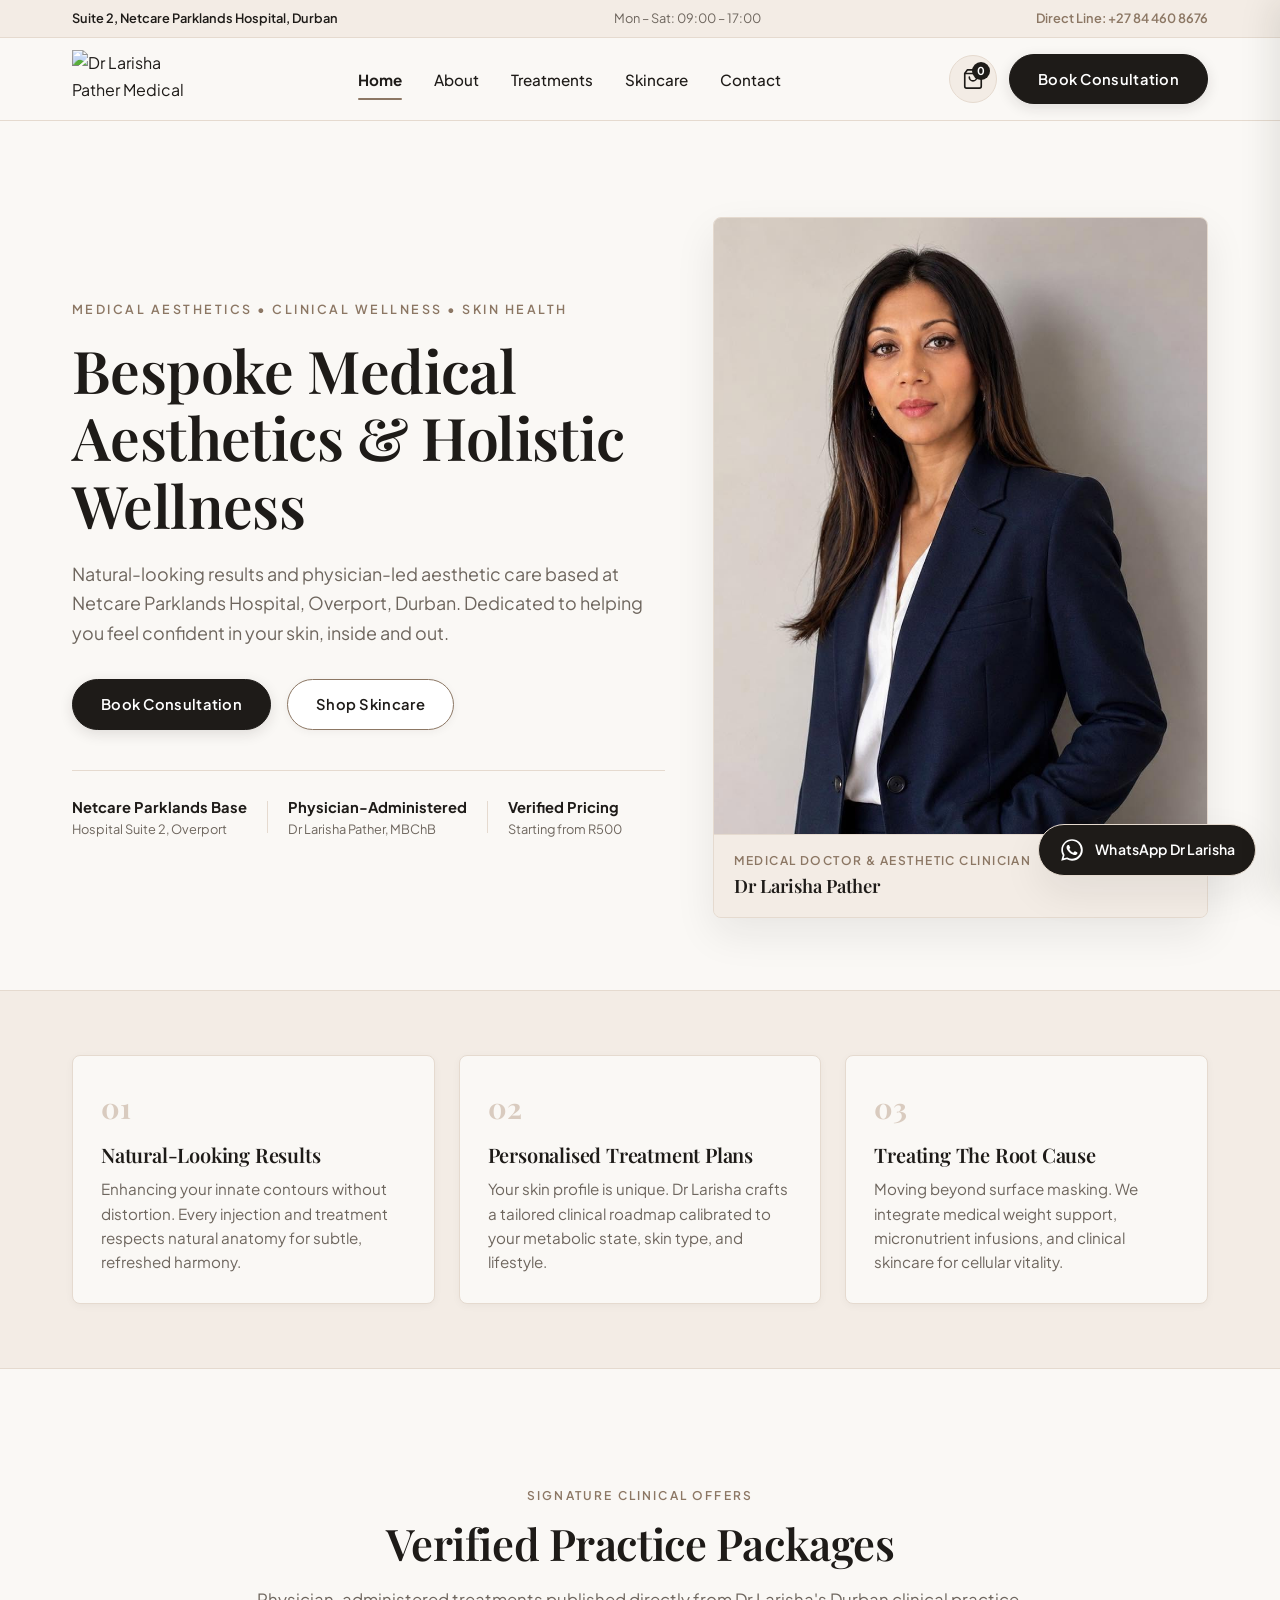
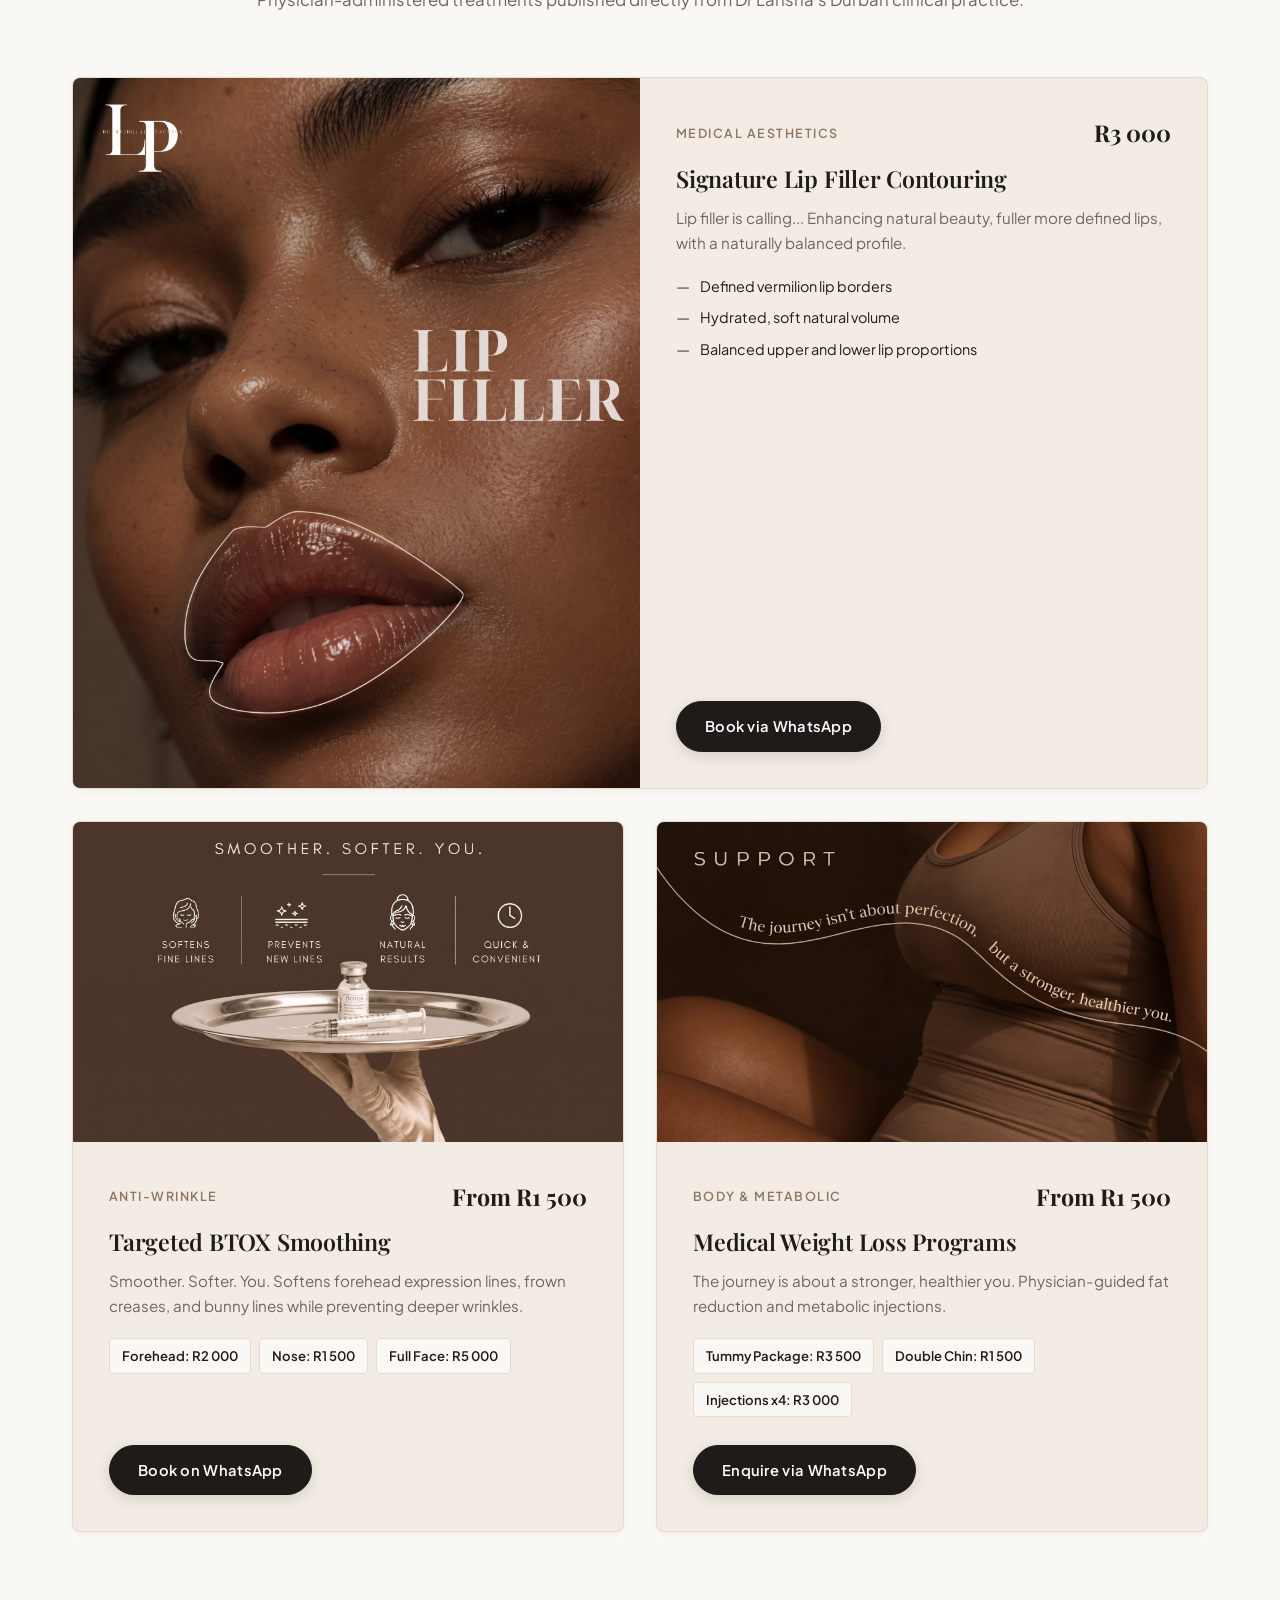
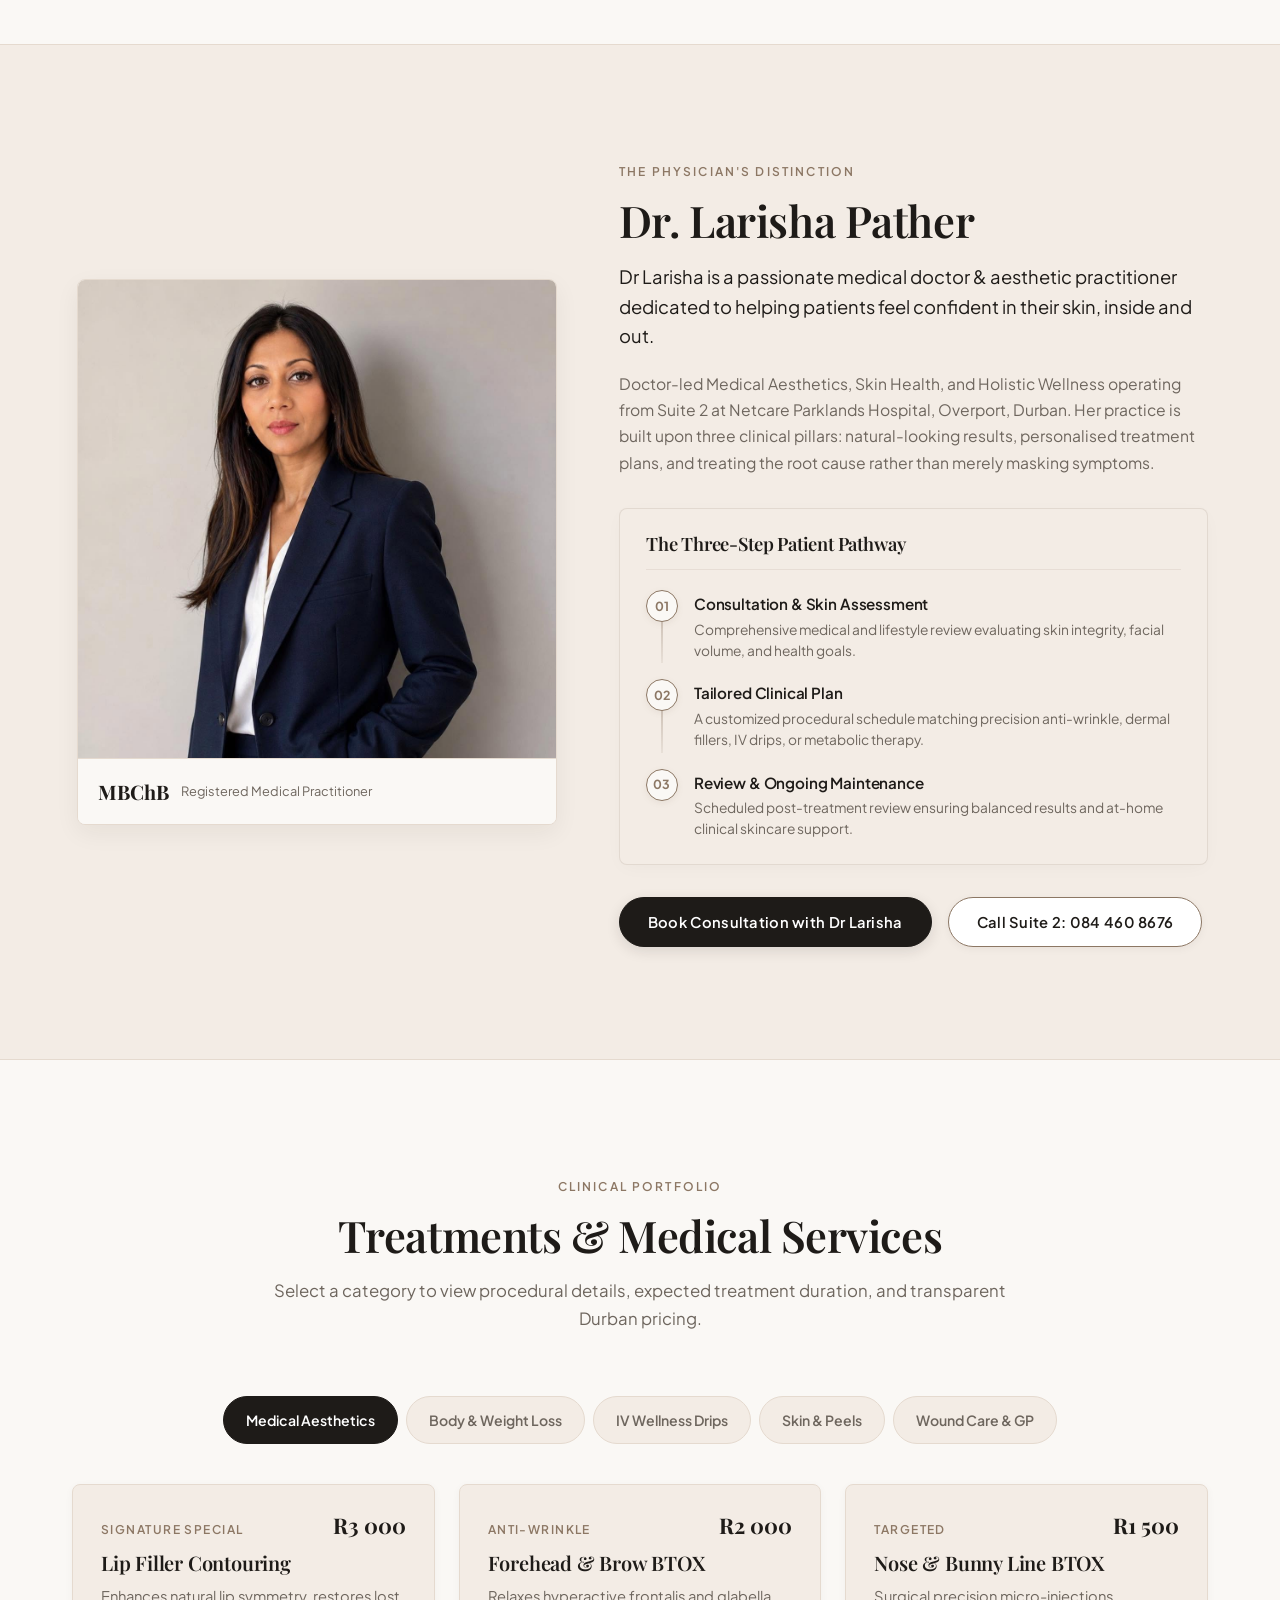
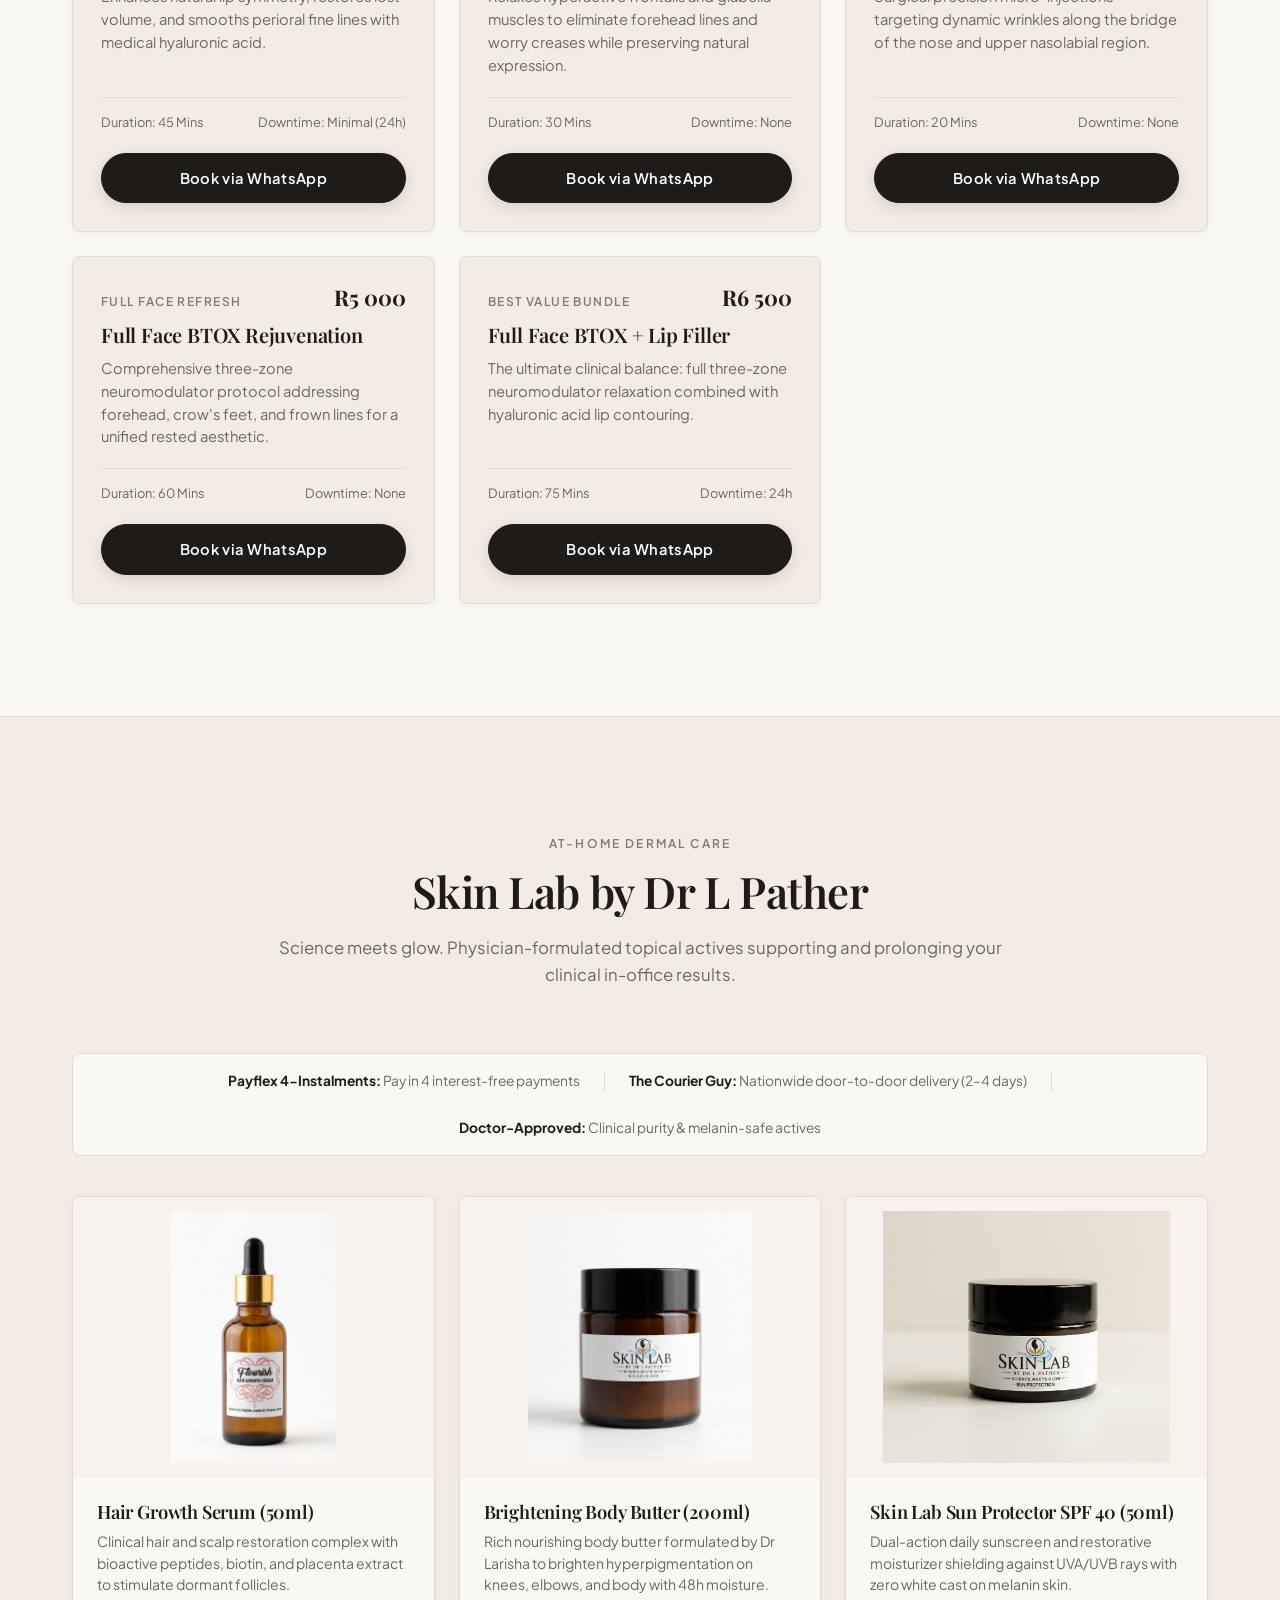
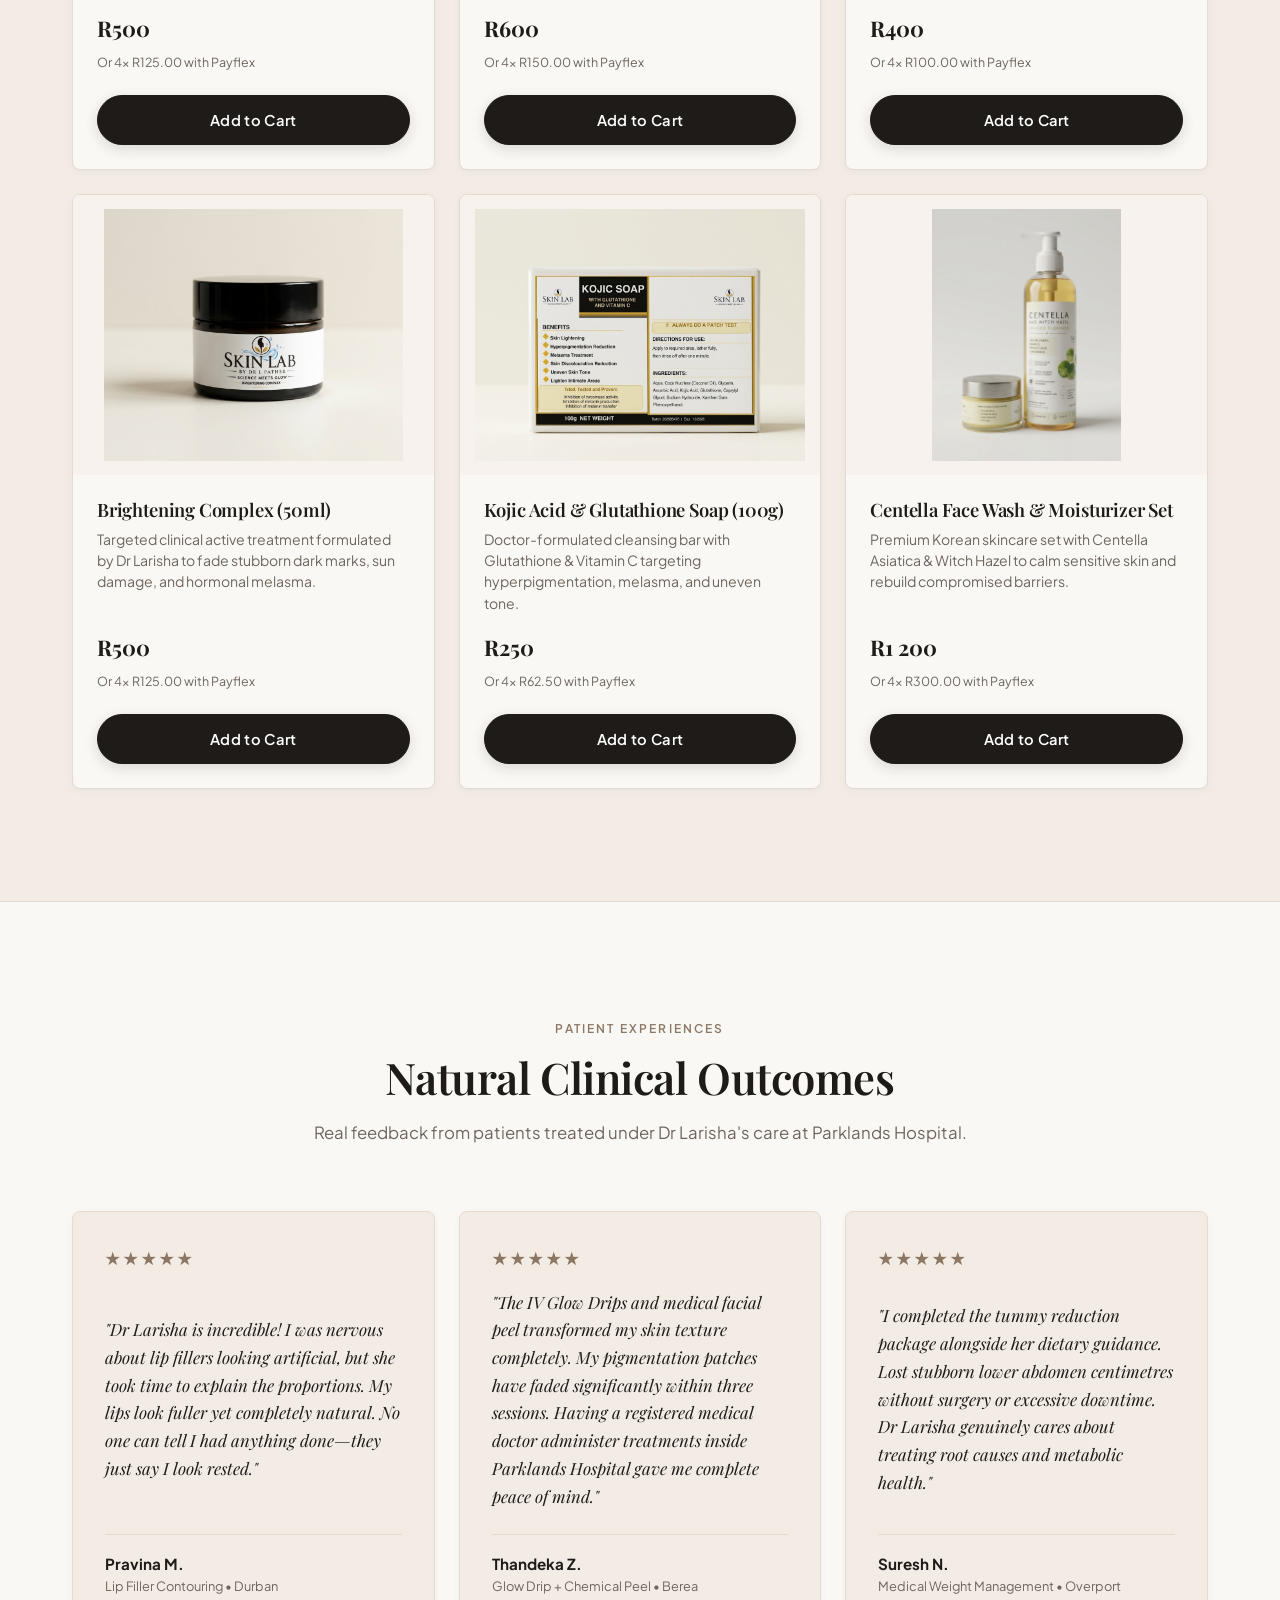
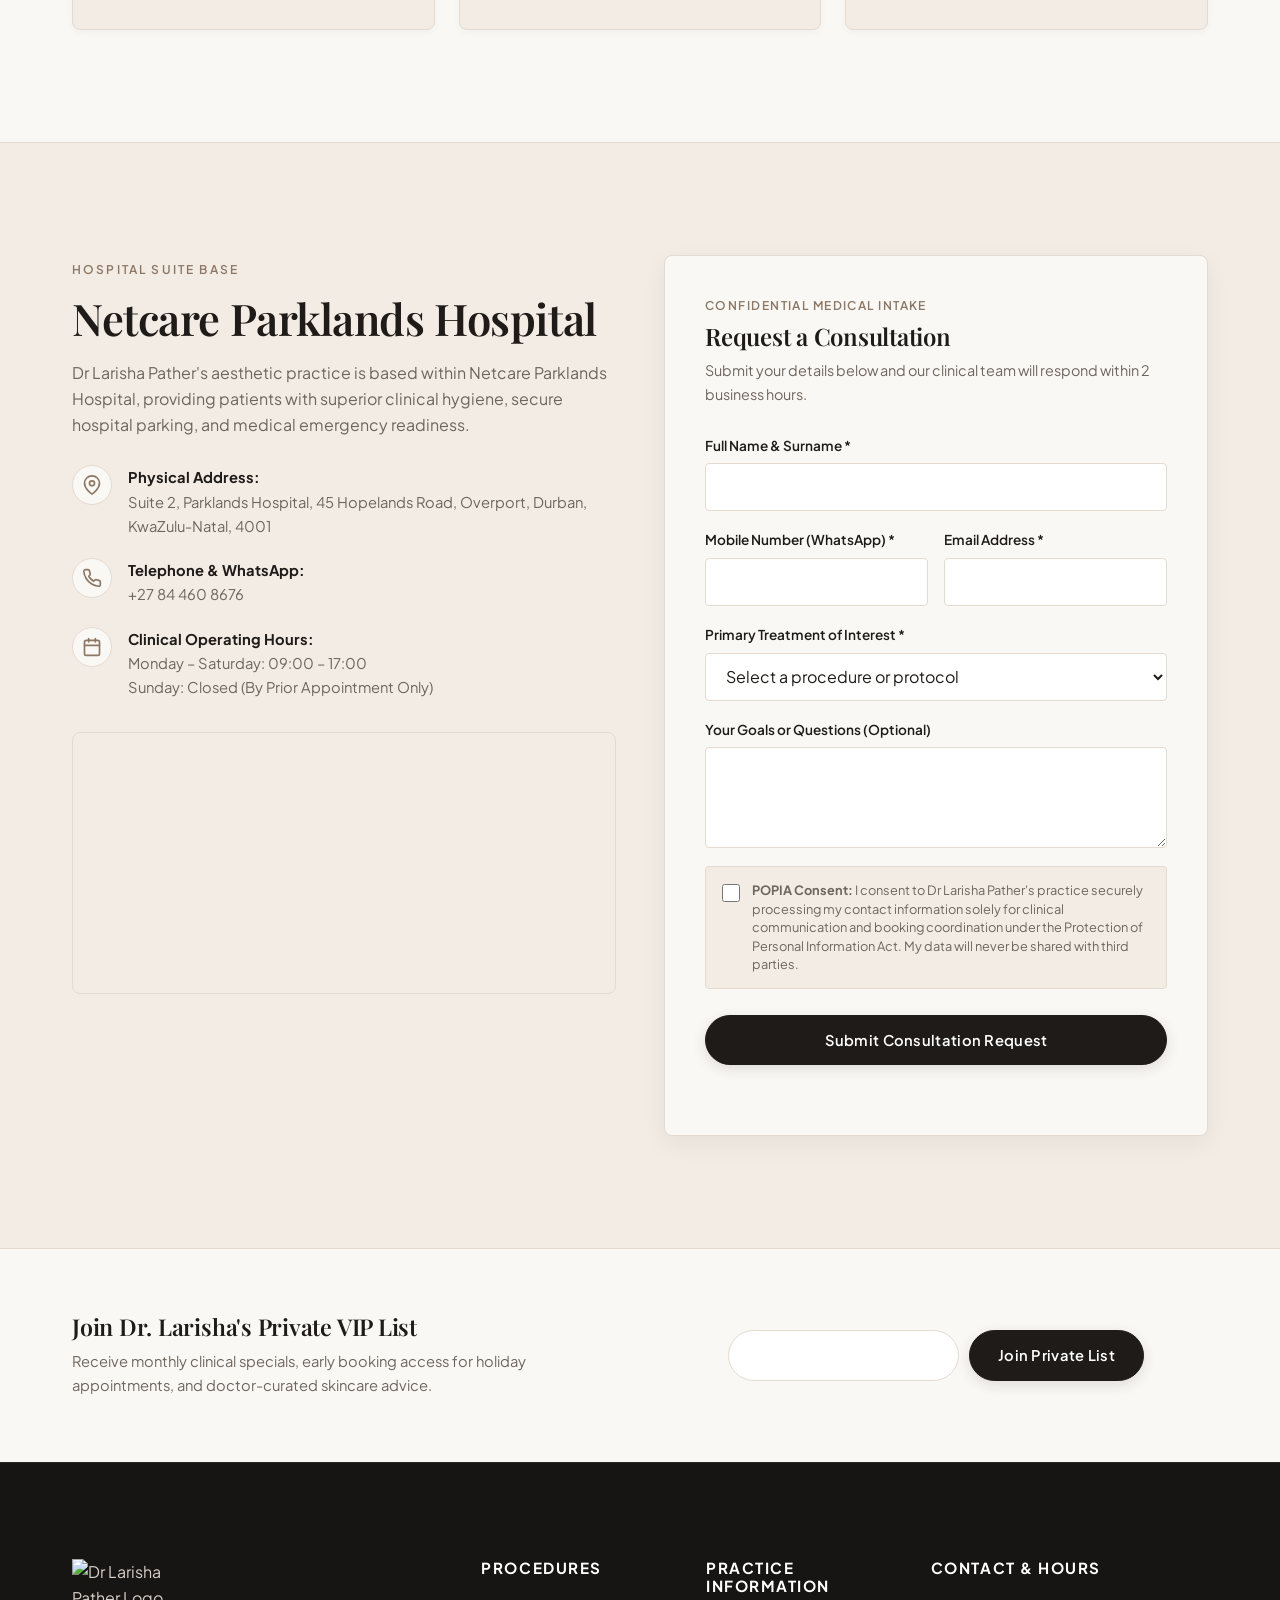
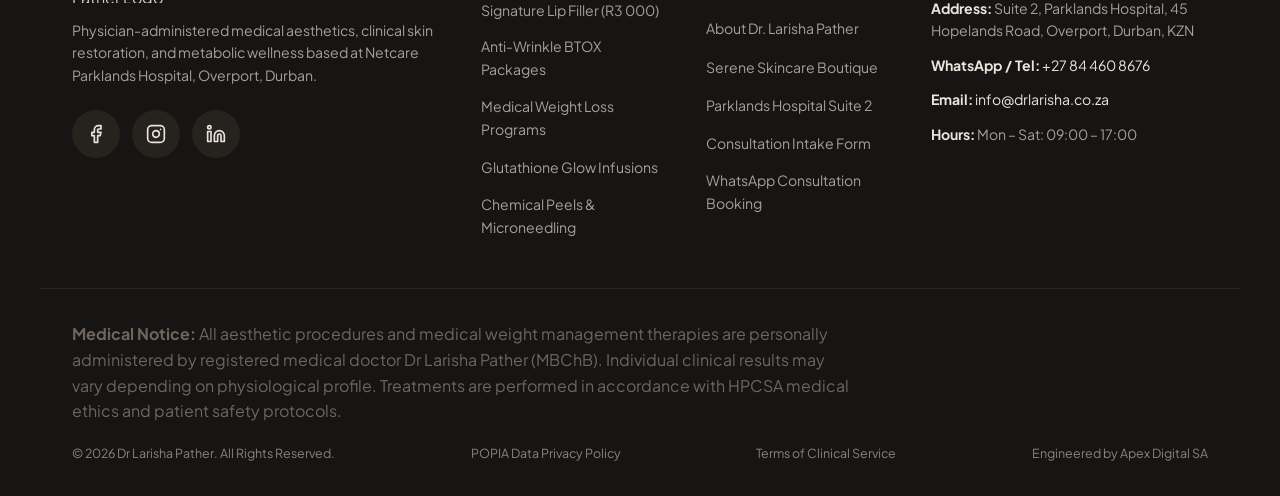
==== index.html @ d57cf870 "fix: resolve price wrapping on Submental Contouring and treatment cards" ====
<!DOCTYPE html>
<html lang="en">

<head>
  <meta charset="UTF-8">
  <meta name="viewport" content="width=device-width, initial-scale=1.0">
  <title>Dr Larisha Pather | Bespoke Medical Aesthetics & Holistic Wellness | Parklands Hospital Durban</title>
  <meta name="description"
    content="Physician-led medical aesthetics, lip filler contouring, BTOX rejuvenation, clinical weight management, and IV wellness infusions at Netcare Parklands Hospital, Overport, Durban.">

  <!-- Favicon -->
  <link rel="icon" type="image/svg+xml" href="assets/logos/logo.svg">

  <!-- Google Fonts: Playfair Display (Brand Display) & Plus Jakarta Sans (Brand Body) -->
  <link rel="preconnect" href="https://fonts.googleapis.com">
  <link rel="preconnect" href="https://fonts.gstatic.com" crossorigin>
  <link
    href="https://fonts.googleapis.com/css2?family=Playfair+Display:ital,wght@0,500;0,600;0,700;1,400&family=Plus+Jakarta+Sans:wght@400;500;600;700&display=swap"
    rel="stylesheet">

  <link rel="stylesheet" href="style.css">

  <!-- Structured Data (MedicalBusiness / Physician Schema) -->
  <script type="application/ld+json">
  {
    "@context": "https://schema.org",
    "@type": "MedicalBusiness",
    "name": "Dr Larisha Pather - Medical Aesthetics & Wellness",
    "image": "assets/logos/logo.png",
    "url": "https://www.facebook.com/p/Dr-Larisha-Pather-61576050460534/",
    "telephone": "+27844608676",
    "priceRange": "R500 - R6500",
    "address": {
      "@type": "PostalAddress",
      "streetAddress": "Suite 2, Parklands Hospital, 45 Hopelands Road",
      "addressLocality": "Overport, Durban",
      "addressRegion": "KwaZulu-Natal",
      "postalCode": "4001",
      "addressCountry": "ZA"
    },
    "geo": {
      "@type": "GeoCoordinates",
      "latitude": -29.8378,
      "longitude": 30.9995
    },
    "openingHoursSpecification": [
      {
        "@type": "OpeningHoursSpecification",
        "dayOfWeek": ["Monday", "Tuesday", "Wednesday", "Thursday", "Friday", "Saturday"],
        "opens": "09:00",
        "closes": "17:00"
      }
    ],
    "medicalSpecialty": ["Dermatology", "Aesthetic Medicine", "Clinical Wellness"],
    "founder": {
      "@type": "Person",
      "name": "Dr Larisha Pather",
      "jobTitle": "Medical Doctor & Aesthetic Clinician"
    }
  }
  </script>
</head>

<body>

  <!-- Top Emergency & Location Trust Bar -->
  <aside class="top-trust-bar" aria-label="Practice announcement">
    <div class="site-container trust-bar-flex">
      <span class="trust-pill">Suite 2, Netcare Parklands Hospital, Durban</span>
      <span class="trust-hours">Mon – Sat: 09:00 – 17:00</span>
      <a href="tel:+27844608676" class="trust-call">Direct Line: +27 84 460 8676</a>
    </div>
  </aside>

  <!-- Master Sticky Header -->
  <header class="master-header" id="masterHeader">
    <div class="site-container header-inner">
      <a href="#home" class="brand-link" aria-label="Dr Larisha Pather Home">
        <img src="assets/logos/logo.svg" alt="Dr Larisha Pather Medical Aesthetics Logo" class="brand-logo" width="118"
          height="58">
      </a>

      <!-- Desktop Navigation -->
      <nav class="desktop-nav" aria-label="Primary Navigation">
        <a href="index.html" class="nav-item active" aria-current="page">Home</a>
        <a href="about.html" class="nav-item">About</a>
        <a href="services.html" class="nav-item">Treatments</a>
        <a href="products.html" class="nav-item">Skincare</a>
        <a href="contact.html" class="nav-item">Contact</a>
      </nav>

      <!-- Header Action Group -->
      <div class="header-actions">
        <button type="button" class="cart-trigger" id="cartOpenBtn" aria-label="View skincare cart">
          <svg width="22" height="22" viewBox="0 0 24 24" fill="none" stroke="currentColor" stroke-width="1.8"
            stroke-linecap="round" stroke-linejoin="round" aria-hidden="true">
            <path d="M6 2L3 6v14a2 2 0 0 0 2 2h14a2 2 0 0 0 2-2V6l-3-4z"></path>
            <line x1="3" y1="6" x2="21" y2="6"></line>
            <path d="M16 10a4 4 0 0 1-8 0"></path>
          </svg>
          <span class="cart-counter" id="cartCount">0</span>
        </button>

        <a href="https://wa.me/27844608676?text=Hi%20Dr%20Larisha%2C%20I%20would%20like%20to%20book%20a%20consultation."
          target="_blank" rel="noopener noreferrer" class="btn btn-primary nav-cta">Book Consultation</a>

        <!-- Mobile Hamburger Toggle (48px footprint) -->
        <button type="button" class="mobile-toggle" id="mobileToggle" aria-label="Open mobile navigation menu"
          aria-expanded="false" aria-controls="mobileDrawer">
          <span class="hamburger-bar"></span>
          <span class="hamburger-bar"></span>
          <span class="hamburger-bar"></span>
        </button>
      </div>
    </div>
  </header>

  <!-- Mobile Navigation Drawer -->
  <div class="mobile-drawer" id="mobileDrawer" aria-hidden="true">
    <div class="mobile-drawer-header">
      <img src="assets/logos/logo.svg" alt="Dr Larisha Pather Logo" class="drawer-logo" width="94" height="46">
      <button type="button" class="drawer-close" id="drawerClose" aria-label="Close menu">
        <svg width="24" height="24" viewBox="0 0 24 24" fill="none" stroke="currentColor" stroke-width="2"
          stroke-linecap="round" stroke-linejoin="round" aria-hidden="true">
          <line x1="18" y1="6" x2="6" y2="18"></line>
          <line x1="6" y1="6" x2="18" y2="18"></line>
        </svg>
      </button>
    </div>
    <div class="drawer-content">
      <nav class="mobile-nav" aria-label="Mobile Navigation">
        <a href="index.html" class="mobile-link active" aria-current="page">Home</a>
        <a href="about.html" class="mobile-link">About</a>
        <a href="services.html" class="mobile-link">Treatments</a>
        <a href="products.html" class="mobile-link">Skincare</a>
        <a href="contact.html" class="mobile-link">Contact</a>
      </nav>
      <div class="drawer-footer">
        <a href="https://wa.me/27844608676?text=Hi%20Dr%20Larisha%2C%20I%20would%20like%20to%20book%20a%20consultation."
          target="_blank" rel="noopener noreferrer" class="btn btn-primary btn-block">Book Consultation</a>
        <a href="https://wa.me/27844608676?text=Hi%20Dr%20Larisha,%20I%20would%20like%20to%20enquire%20about%20a%20treatment."
          target="_blank" rel="noopener noreferrer" class="btn btn-secondary btn-block">
          WhatsApp Clinical Team
        </a>
        <div class="drawer-contact-info">
          <p>Suite 2, Parklands Hospital, Overport</p>
          <a href="tel:+27844608676">+27 84 460 8676</a>
        </div>
      </div>
    </div>
  </div>

  <main id="mainContent">

    <!-- HERO SECTION (Page 1 Anchor) -->
    <section class="section-hero" id="home" aria-label="Hero Introduction">
      <div class="site-container hero-grid">
        <div class="hero-content">
          <div class="hero-eyebrow">Medical Aesthetics &bull; Clinical Wellness &bull; Skin Health</div>
          <h1 class="hero-title">Bespoke Medical Aesthetics &amp; Holistic Wellness</h1>
          <p class="hero-lead">
            Natural-looking results and physician-led aesthetic care based at Netcare Parklands Hospital, Overport,
            Durban. Dedicated to helping you feel confident in your skin, inside and out.
          </p>

          <div class="hero-actions">
            <a href="https://wa.me/27844608676?text=Hi%20Dr%20Larisha%2C%20I%20would%20like%20to%20book%20a%20consultation."
              target="_blank" rel="noopener noreferrer" class="btn btn-primary">Book Consultation</a>
            <a href="#skincare" class="btn btn-secondary">
              Shop Skincare
            </a>
          </div>

          <div class="hero-credentials">
            <div class="credential-item">
              <span class="cred-title">Netcare Parklands Base</span>
              <span class="cred-sub">Hospital Suite 2, Overport</span>
            </div>
            <div class="credential-divider" aria-hidden="true"></div>
            <div class="credential-item">
              <span class="cred-title">Physician-Administered</span>
              <span class="cred-sub">Dr Larisha Pather, MBChB</span>
            </div>
            <div class="credential-divider" aria-hidden="true"></div>
            <div class="credential-item">
              <span class="cred-title">Verified Pricing</span>
              <span class="cred-sub">Starting from R500</span>
            </div>
          </div>
        </div>

        <div class="hero-visual">
          <div class="hero-frame">
            <img src="Assets/images/dr larisha 1.jpg" alt="Dr Larisha Pather Aesthetic Physician in clinical suit"
              class="hero-portrait-img" width="560" height="700" fetchpriority="high">
            <div class="hero-doctor-badge">
              <span class="badge-role">Medical Doctor &amp; Aesthetic Clinician</span>
              <span class="badge-name">Dr Larisha Pather</span>
            </div>
          </div>
        </div>
      </div>
    </section>

    <!-- CLINICAL PHILOSOPHY PILLARS (Section 2) -->
    <section class="section-philosophy" aria-label="Clinical Philosophy">
      <div class="site-container">
        <div class="philosophy-grid">
          <div class="philosophy-card">
            <div class="pillar-number">01</div>
            <h3 class="pillar-title">Natural-Looking Results</h3>
            <p class="pillar-desc">
              Enhancing your innate contours without distortion. Every injection and treatment respects natural anatomy
              for subtle, refreshed harmony.
            </p>
          </div>
          <div class="philosophy-card">
            <div class="pillar-number">02</div>
            <h3 class="pillar-title">Personalised Treatment Plans</h3>
            <p class="pillar-desc">
              Your skin profile is unique. Dr Larisha crafts a tailored clinical roadmap calibrated to your metabolic
              state, skin type, and lifestyle.
            </p>
          </div>
          <div class="philosophy-card">
            <div class="pillar-number">03</div>
            <h3 class="pillar-title">Treating The Root Cause</h3>
            <p class="pillar-desc">
              Moving beyond surface masking. We integrate medical weight support, micronutrient infusions, and clinical
              skincare for cellular vitality.
            </p>
          </div>
        </div>
      </div>
    </section>

    <!-- SIGNATURE PROCEDURES BENTO SHOWCASE (Section 3) -->
    <section class="section-featured-bento" aria-label="Featured Clinical Procedures">
      <div class="site-container">
        <div class="section-head text-center">
          <div class="section-eyebrow">Signature Clinical Offers</div>
          <h2 class="section-title">Verified Practice Packages</h2>
          <p class="section-subtitle">Physician-administered treatments published directly from Dr Larisha's Durban
            clinical practice.</p>
        </div>

        <div class="bento-grid">
          <!-- Featured Lip Filler Card -->
          <article class="bento-card bento-card-large">
            <div class="bento-media-wrap">
              <img src="Assets/images/Lip filler cover.jpg" alt="Signature Lip Filler Contouring Treatment Special"
                class="bento-img" width="600" height="750" loading="lazy">
            </div>
            <div class="bento-body">
              <div class="bento-meta">
                <span class="procedure-category">Medical Aesthetics</span>
                <span class="procedure-price">R3 000</span>
              </div>
              <h3 class="bento-heading">Signature Lip Filler Contouring</h3>
              <p class="bento-copy">
                Lip filler is calling... Enhancing natural beauty, fuller more defined lips, with a naturally balanced
                profile.
              </p>
              <ul class="bento-checklist">
                <li>Defined vermilion lip borders</li>
                <li>Hydrated, soft natural volume</li>
                <li>Balanced upper and lower lip proportions</li>
              </ul>
              <div class="bento-footer">
                <a href="https://wa.me/27844608676?text=Hi%20Dr%20Larisha%2C%20I%20would%20like%20to%20book%20the%20Signature%20Lip%20Filler."
                  target="_blank" rel="noopener noreferrer" class="btn btn-primary">Book via WhatsApp</a>
              </div>
            </div>
          </article>

          <!-- Featured BTOX Card -->
          <article class="bento-card bento-card-compact">
            <div class="bento-media-wrap">
              <img src="Assets/images/Btox cover.jpg" alt="Targeted BTOX Smoothing Rejuvenation" class="bento-img bento-img-btox"
                width="600" height="750" loading="lazy">
            </div>
            <div class="bento-body">
              <div class="bento-meta">
                <span class="procedure-category">Anti-Wrinkle</span>
                <span class="procedure-price">From R1 500</span>
              </div>
              <h3 class="bento-heading">Targeted BTOX Smoothing</h3>
              <p class="bento-copy">
                Smoother. Softer. You. Softens forehead expression lines, frown creases, and bunny lines while
                preventing deeper wrinkles.
              </p>
              <div class="bento-pricing-chips">
                <span class="price-chip">Forehead: R2 000</span>
                <span class="price-chip">Nose: R1 500</span>
                <span class="price-chip">Full Face: R5 000</span>
              </div>
              <div class="bento-footer">
                <a href="https://wa.me/27844608676?text=Hi%20Dr%20Larisha%2C%20I%20would%20like%20to%20book%20BTOX%20Treatment."
                  target="_blank" rel="noopener noreferrer" class="btn btn-primary">Book on WhatsApp</a>
              </div>
            </div>
          </article>

          <!-- Featured Weight Management Card -->
          <article class="bento-card bento-card-compact">
            <div class="bento-media-wrap">
              <img src="Assets/images/Medical weight management.jpg"
                alt="Medical Weight Loss and Body Contouring Support" class="bento-img" width="600" height="750"
                loading="lazy">
            </div>
            <div class="bento-body">
              <div class="bento-meta">
                <span class="procedure-category">Body &amp; Metabolic</span>
                <span class="procedure-price">From R1 500</span>
              </div>
              <h3 class="bento-heading">Medical Weight Loss Programs</h3>
              <p class="bento-copy">
                The journey is about a stronger, healthier you. Physician-guided fat reduction and metabolic injections.
              </p>
              <div class="bento-pricing-chips">
                <span class="price-chip">Tummy Package: R3 500</span>
                <span class="price-chip">Double Chin: R1 500</span>
                <span class="price-chip">Injections x4: R3 000</span>
              </div>
              <div class="bento-footer">
                <a href="https://wa.me/27844608676?text=Hi%20Dr%20Larisha%2C%20I%20would%20like%20to%20enquire%20about%20Medical%20Weight%20Loss."
                  target="_blank" rel="noopener noreferrer" class="btn btn-primary">Enquire via WhatsApp</a>
              </div>
            </div>
          </article>
        </div>
      </div>
    </section>

    <!-- ABOUT DR LARISHA (Page 2 Anchor) -->
    <section class="section-about" id="about" aria-label="About Dr Larisha Pather">
      <div class="site-container about-grid">
        <div class="about-visual">
          <div class="about-portrait-frame">
            <img src="Assets/images/dr larisha 1.jpg"
              alt="Dr Larisha Pather, MBChB Medical Doctor at Parklands Hospital" class="about-portrait-img" width="520"
              height="520" loading="lazy">
            <div class="about-experience-stamp">
              <span class="stamp-degree">MBChB</span>
              <span class="stamp-label">Registered Medical Practitioner</span>
            </div>
          </div>
        </div>

        <div class="about-content">
          <div class="section-eyebrow">The Physician's Distinction</div>
          <h2 class="section-title">Dr. Larisha Pather</h2>
          <p class="about-lead">Dr Larisha is a passionate medical doctor &amp; aesthetic practitioner dedicated to
            helping patients feel confident in their skin, inside and out.</p>

          <p class="about-text">Doctor-led Medical Aesthetics, Skin Health, and Holistic Wellness operating from Suite 2
            at Netcare Parklands Hospital, Overport, Durban. Her practice is built upon three clinical pillars:
            natural-looking results, personalised treatment plans, and treating the root cause rather than merely
            masking symptoms.</p>

          <!-- 3-Step Patient Journey Timeline -->
          <div class="patient-journey">
            <div class="journey-header-wrap">
              <h3 class="journey-header">The Three-Step Patient Pathway</h3>
            </div>
            <div class="journey-steps">
              <div class="journey-step">
                <div class="step-indicator">
                  <span class="step-circle">01</span>
                  <span class="step-line" aria-hidden="true"></span>
                </div>
                <div class="step-details">
                  <h4 class="step-title">Consultation &amp; Skin Assessment</h4>
                  <p class="step-desc">Comprehensive medical and lifestyle review evaluating skin integrity, facial
                    volume, and health goals.</p>
                </div>
              </div>
              <div class="journey-step">
                <div class="step-indicator">
                  <span class="step-circle">02</span>
                  <span class="step-line" aria-hidden="true"></span>
                </div>
                <div class="step-details">
                  <h4 class="step-title">Tailored Clinical Plan</h4>
                  <p class="step-desc">A customized procedural schedule matching precision anti-wrinkle, dermal fillers,
                    IV drips, or metabolic therapy.</p>
                </div>
              </div>
              <div class="journey-step">
                <div class="step-indicator">
                  <span class="step-circle">03</span>
                </div>
                <div class="step-details">
                  <h4 class="step-title">Review &amp; Ongoing Maintenance</h4>
                  <p class="step-desc">Scheduled post-treatment review ensuring balanced results and at-home clinical
                    skincare support.</p>
                </div>
              </div>
            </div>
          </div>

          <div class="about-cta-row">
            <a href="https://wa.me/27844608676?text=Hi%20Dr%20Larisha%2C%20I%20would%20like%20to%20book%20a%20consultation."
              target="_blank" rel="noopener noreferrer" class="btn btn-primary">Book Consultation with Dr Larisha</a>
            <a href="tel:+27844608676" class="btn btn-secondary">
              Call Suite 2: 084 460 8676
            </a>
          </div>
        </div>
      </div>
    </section>

    <!-- FULL TREATMENTS & SERVICES DIRECTORY (Page 3 Anchor) -->
    <section class="section-treatments" id="treatments" aria-label="Comprehensive Treatments Directory">
      <div class="site-container">
        <div class="section-head text-center">
          <div class="section-eyebrow">Clinical Portfolio</div>
          <h2 class="section-title">Treatments &amp; Medical Services</h2>
          <p class="section-subtitle">Select a category to view procedural details, expected treatment duration, and
            transparent Durban pricing.</p>
        </div>

        <!-- Category Tabs -->
        <div class="treatment-tabs" role="tablist" aria-label="Treatment categories">
          <button type="button" class="tab-btn active" role="tab" aria-selected="true" aria-controls="tabAesthetics"
            id="btnTabAesthetics" data-tab="tabAesthetics">
            Medical Aesthetics
          </button>
          <button type="button" class="tab-btn" role="tab" aria-selected="false" aria-controls="tabWeight"
            id="btnTabWeight" data-tab="tabWeight">
            Body &amp; Weight Loss
          </button>
          <button type="button" class="tab-btn" role="tab" aria-selected="false" aria-controls="tabInfusions"
            id="btnTabInfusions" data-tab="tabInfusions">
            IV Wellness Drips
          </button>
          <button type="button" class="tab-btn" role="tab" aria-selected="false" aria-controls="tabSkin" id="btnTabSkin"
            data-tab="tabSkin">
            Skin &amp; Peels
          </button>
          <button type="button" class="tab-btn" role="tab" aria-selected="false" aria-controls="tabMedical"
            id="btnTabMedical" data-tab="tabMedical">
            Wound Care &amp; GP
          </button>
        </div>

        <!-- Tab 1: Medical Aesthetics -->
        <div class="tab-pane active" id="tabAesthetics" role="tabpanel" aria-labelledby="btnTabAesthetics">
          <div class="treatment-grid">
            <div class="treatment-card">
              <div class="t-card-head">
                <span class="t-badge">Signature Special</span>
                <span class="t-price">R3 000</span>
              </div>
              <h3 class="t-title">Lip Filler Contouring</h3>
              <p class="t-desc">Enhances natural lip symmetry, restores lost volume, and smooths perioral fine lines
                with medical hyaluronic acid.</p>
              <div class="t-meta">
                <span>Duration: 45 Mins</span>
                <span>Downtime: Minimal (24h)</span>
              </div>
              <a href="https://wa.me/27844608676?text=Hi%20Dr%20Larisha%2C%20I%20would%20like%20to%20book%20a%20consultation."
                target="_blank" rel="noopener noreferrer" class="btn btn-primary btn-block">Book via WhatsApp</a>
            </div>

            <div class="treatment-card">
              <div class="t-card-head">
                <span class="t-badge">Anti-Wrinkle</span>
                <span class="t-price">R2 000</span>
              </div>
              <h3 class="t-title">Forehead &amp; Brow BTOX</h3>
              <p class="t-desc">Relaxes hyperactive frontalis and glabella muscles to eliminate forehead lines and worry
                creases while preserving natural expression.</p>
              <div class="t-meta">
                <span>Duration: 30 Mins</span>
                <span>Downtime: None</span>
              </div>
              <a href="https://wa.me/27844608676?text=Hi%20Dr%20Larisha%2C%20I%20would%20like%20to%20book%20a%20consultation."
                target="_blank" rel="noopener noreferrer" class="btn btn-primary btn-block">Book via WhatsApp</a>
            </div>

            <div class="treatment-card">
              <div class="t-card-head">
                <span class="t-badge">Targeted</span>
                <span class="t-price">R1 500</span>
              </div>
              <h3 class="t-title">Nose &amp; Bunny Line BTOX</h3>
              <p class="t-desc">Surgical precision micro-injections targeting dynamic wrinkles along the bridge of the
                nose and upper nasolabial region.</p>
              <div class="t-meta">
                <span>Duration: 20 Mins</span>
                <span>Downtime: None</span>
              </div>
              <a href="https://wa.me/27844608676?text=Hi%20Dr%20Larisha%2C%20I%20would%20like%20to%20book%20a%20consultation."
                target="_blank" rel="noopener noreferrer" class="btn btn-primary btn-block">Book via WhatsApp</a>
            </div>

            <div class="treatment-card">
              <div class="t-card-head">
                <span class="t-badge">Full Face Refresh</span>
                <span class="t-price">R5 000</span>
              </div>
              <h3 class="t-title">Full Face BTOX Rejuvenation</h3>
              <p class="t-desc">Comprehensive three-zone neuromodulator protocol addressing forehead, crow's feet, and
                frown lines for a unified rested aesthetic.</p>
              <div class="t-meta">
                <span>Duration: 60 Mins</span>
                <span>Downtime: None</span>
              </div>
              <a href="https://wa.me/27844608676?text=Hi%20Dr%20Larisha%2C%20I%20would%20like%20to%20book%20a%20consultation."
                target="_blank" rel="noopener noreferrer" class="btn btn-primary btn-block">Book via WhatsApp</a>
            </div>

            <div class="treatment-card">
              <div class="t-card-head">
                <span class="t-badge">Best Value Bundle</span>
                <span class="t-price">R6 500</span>
              </div>
              <h3 class="t-title">Full Face BTOX + Lip Filler</h3>
              <p class="t-desc">The ultimate clinical balance: full three-zone neuromodulator relaxation combined with
                hyaluronic acid lip contouring.</p>
              <div class="t-meta">
                <span>Duration: 75 Mins</span>
                <span>Downtime: 24h</span>
              </div>
              <a href="https://wa.me/27844608676?text=Hi%20Dr%20Larisha%2C%20I%20would%20like%20to%20book%20a%20consultation."
                target="_blank" rel="noopener noreferrer" class="btn btn-primary btn-block">Book via WhatsApp</a>
            </div>
          </div>
        </div>

        <!-- Tab 2: Body & Weight Loss -->
        <div class="tab-pane" id="tabWeight" role="tabpanel" aria-labelledby="btnTabWeight">
          <div class="treatment-grid">
            <div class="treatment-card">
              <div class="t-card-head">
                <span class="t-badge">Complete Package</span>
                <span class="t-price">R3 500</span>
              </div>
              <h3 class="t-title">Tummy Reduction Package</h3>
              <p class="t-desc">Includes targeted subcutaneous localized fat-dissolving protocols, medical coloring
                assessment, and a complimentary firming lotion.</p>
              <div class="t-meta">
                <span>Includes: Free Lotion</span>
                <span>Doctor-Guided</span>
              </div>
              <a href="https://wa.me/27844608676?text=Hi%20Dr%20Larisha,%20I%20would%20like%20to%20enquire%20about%20the%20Tummy%20Reduction%20Package."
                target="_blank" rel="noopener noreferrer" class="btn btn-primary btn-block">
                Enquire via WhatsApp
              </a>
            </div>

            <div class="treatment-card">
              <div class="t-card-head">
                <span class="t-badge">Submental Contour</span>
                <span class="t-price"><small>From</small> R1 500</span>
              </div>
              <h3 class="t-title">Double Chin Package</h3>
              <p class="t-desc">Physician-administered lipolytic injections targeting stubborn submental fullness to
                sculpt a refined jawline definition.</p>
              <div class="t-meta">
                <span>Duration: 30 Mins</span>
                <span>Sessions: 1 - 3</span>
              </div>
              <a href="https://wa.me/27844608676?text=Hi%20Dr%20Larisha,%20I%20would%20like%20to%20enquire%20about%20the%20Double%20Chin%20Package."
                target="_blank" rel="noopener noreferrer" class="btn btn-primary btn-block">
                Enquire via WhatsApp
              </a>
            </div>

            <div class="treatment-card">
              <div class="t-card-head">
                <span class="t-badge">Course of 4</span>
                <span class="t-price"><small>From</small> R3 000</span>
              </div>
              <h3 class="t-title">Weight Loss Injections Course</h3>
              <p class="t-desc">A structured course of 4 physician-monitored metabolic support injections assisting
                appetite regulation and sustainable body re-composition.</p>
              <div class="t-meta">
                <span>Course: 4 Injections</span>
                <span>Weekly Protocol</span>
              </div>
              <a href="https://wa.me/27844608676?text=Hi%20Dr%20Larisha,%20I%20would%20like%20to%20enquire%20about%20the%20Weight%20Loss%20Injections."
                target="_blank" rel="noopener noreferrer" class="btn btn-primary btn-block">
                Enquire via WhatsApp
              </a>
            </div>
          </div>
        </div>

        <!-- Tab 3: IV Infusions & Wellness -->
        <div class="tab-pane" id="tabInfusions" role="tabpanel" aria-labelledby="btnTabInfusions">
          <div class="treatment-grid">
            <div class="treatment-card">
              <div class="t-card-head">
                <span class="t-badge">Immune Defense</span>
                <span class="t-price">R900</span>
              </div>
              <h3 class="t-title">Immune Booster Drip</h3>
              <p class="t-desc">High-dose Vitamin C, Zinc, and clinical micronutrients for rapid immune fortification
                and recovery.</p>
              <div class="t-meta">
                <span>Duration: 45 Mins</span>
                <span>Per Session</span>
              </div>
              <a href="https://wa.me/27844608676?text=Hi%20Dr%20Larisha%2C%20I%20would%20like%20to%20book%20a%20consultation."
                target="_blank" rel="noopener noreferrer" class="btn btn-primary btn-block">Book Infusion via
                WhatsApp</a>
            </div>

            <div class="treatment-card">
              <div class="t-card-head">
                <span class="t-badge">Cellular Glow</span>
                <span class="t-price">R700</span>
              </div>
              <h3 class="t-title">15,000mg Glutathione Glow Drip</h3>
              <p class="t-desc">Clinical master antioxidant drip for intensive cellular detoxification, melanin
                regulation, and luminous radiance.</p>
              <div class="t-meta">
                <span>Special: 4 for R2 500</span>
                <span>High Potency</span>
              </div>
              <a href="https://wa.me/27844608676?text=Hi%20Dr%20Larisha%2C%20I%20would%20like%20to%20book%20a%20consultation."
                target="_blank" rel="noopener noreferrer" class="btn btn-primary btn-block">Book Infusion via
                WhatsApp</a>
            </div>

            <div class="treatment-card">
              <div class="t-card-head">
                <span class="t-badge">Firming</span>
                <span class="t-price">R1 000</span>
              </div>
              <h3 class="t-title">Collagen Infusion Drip</h3>
              <p class="t-desc">Amino acids and hydrolyzed collagen peptides boosting dermal elasticity, joint health,
                and hair vitality.</p>
              <div class="t-meta">
                <span>Duration: 45 Mins</span>
                <span>Per Session</span>
              </div>
              <a href="https://wa.me/27844608676?text=Hi%20Dr%20Larisha%2C%20I%20would%20like%20to%20book%20a%20consultation."
                target="_blank" rel="noopener noreferrer" class="btn btn-primary btn-block">Book Infusion via
                WhatsApp</a>
            </div>

            <div class="treatment-card">
              <div class="t-card-head">
                <span class="t-badge">Hydration</span>
                <span class="t-price">R800</span>
              </div>
              <h3 class="t-title">Rehydration &amp; Electrolytes</h3>
              <p class="t-desc">Balanced sterile electrolyte solution restoring cellular osmotic pressure after illness,
                fatigue, or travel.</p>
              <div class="t-meta">
                <span>Duration: 30 Mins</span>
                <span>Immediate Relief</span>
              </div>
              <a href="https://wa.me/27844608676?text=Hi%20Dr%20Larisha%2C%20I%20would%20like%20to%20book%20a%20consultation."
                target="_blank" rel="noopener noreferrer" class="btn btn-primary btn-block">Book Infusion via
                WhatsApp</a>
            </div>

            <div class="treatment-card">
              <div class="t-card-head">
                <span class="t-badge">Oncology Care</span>
                <span class="t-price">R1 000</span>
              </div>
              <h3 class="t-title">Post-Chemo Wellness Drip</h3>
              <p class="t-desc">Gentle physician-monitored supportive infusion designed to replenish essential trace
                minerals and assist recovery.</p>
              <div class="t-meta">
                <span>Doctor Monitored</span>
                <span>Hospital Safe</span>
              </div>
              <a href="https://wa.me/27844608676?text=Hi%20Dr%20Larisha%2C%20I%20would%20like%20to%20book%20a%20consultation."
                target="_blank" rel="noopener noreferrer" class="btn btn-primary btn-block">Book Infusion via
                WhatsApp</a>
            </div>

            <div class="treatment-card">
              <div class="t-card-head">
                <span class="t-badge">Vitality</span>
                <span class="t-price">R1 500</span>
              </div>
              <h3 class="t-title">Clinical Iron Infusion</h3>
              <p class="t-desc">Hospital-grade intravenous iron therapy for diagnosed iron deficiency and chronic
                fatigue under direct medical supervision.</p>
              <div class="t-meta">
                <span>Doctor Monitored</span>
                <span>Lab Confirmed</span>
              </div>
              <a href="https://wa.me/27844608676?text=Hi%20Dr%20Larisha%2C%20I%20would%20like%20to%20book%20a%20consultation."
                target="_blank" rel="noopener noreferrer" class="btn btn-primary btn-block">Book Infusion via
                WhatsApp</a>
            </div>
          </div>
        </div>

        <!-- Tab 5: Wound Care & General Practice -->
        <div class="tab-pane" id="tabMedical" role="tabpanel" aria-labelledby="btnTabMedical">
          <div class="treatment-grid">
            <div class="treatment-card">
              <div class="t-card-head">
                <span class="t-badge">Medical Care</span>
                <span class="t-price">Consultation</span>
              </div>
              <h3 class="t-title">Advanced Wound Care &amp; Debridement</h3>
              <p class="t-desc">Physician-conducted evaluation, surgical wound debridement, sterile clinical dressings,
                and targeted regenerative healing protocols in Netcare Parklands Hospital.</p>
              <div class="t-meta">
                <span>Doctor-Led</span>
                <span>Hospital Sterility</span>
              </div>
              <a href="https://wa.me/27844608676?text=Hi%20Dr%20Larisha%2C%20I%20would%20like%20to%20enquire%20about%20Wound%20Care."
                target="_blank" rel="noopener noreferrer" class="btn btn-primary btn-block">
                Enquire via WhatsApp
              </a>
            </div>

            <div class="treatment-card">
              <div class="t-card-head">
                <span class="t-badge">General Practice</span>
                <span class="t-price">Consultation</span>
              </div>
              <h3 class="t-title">General Medical Consultation</h3>
              <p class="t-desc">Private outpatient medical consultations, comprehensive diagnostic evaluations, and
                preventative wellness examinations conducted by Dr Larisha Pather (MBChB).</p>
              <div class="t-meta">
                <span>MBChB Clinician</span>
                <span>Suite 2 Parklands</span>
              </div>
              <a href="https://wa.me/27844608676?text=Hi%20Dr%20Larisha%2C%20I%20would%20like%20to%20book%20a%20Medical%20Consultation."
                target="_blank" rel="noopener noreferrer" class="btn btn-primary btn-block">
                Book via WhatsApp
              </a>
            </div>
          </div>
        </div>

        <!-- Tab 4: Skin & Peels (Double The Glow) -->
        <div class="tab-pane" id="tabSkin" role="tabpanel" aria-labelledby="btnTabSkin">
          <div class="treatment-grid">
            <div class="treatment-card">
              <div class="t-card-head">
                <span class="t-badge">Dual Protocol</span>
                <span class="t-price">R1 000</span>
              </div>
              <h3 class="t-title">Glow Drip + Custom Facial</h3>
              <p class="t-desc">Pair your micronutrient glow infusion with a deep clinical dermal cleansing and
                restorative nutrient facial mask.</p>
              <div class="t-meta">
                <span>Duration: 60 Mins</span>
                <span>Double Treatment</span>
              </div>
              <a href="https://wa.me/27844608676?text=Hi%20Dr%20Larisha%2C%20I%20would%20like%20to%20book%20a%20consultation."
                target="_blank" rel="noopener noreferrer" class="btn btn-primary btn-block">Book via WhatsApp</a>
            </div>

            <div class="treatment-card">
              <div class="t-card-head">
                <span class="t-badge">Pigmentation</span>
                <span class="t-price">R1 500</span>
              </div>
              <h3 class="t-title">Glow Drip + Medical Peel</h3>
              <p class="t-desc">A chemical exfoliation targeting melasma and sun damage, combined with a 10,000mg
                Glutathione infusion for inside-out radiance.</p>
              <div class="t-meta">
                <span>Duration: 60 Mins</span>
                <span>Medical Strength</span>
              </div>
              <a href="https://wa.me/27844608676?text=Hi%20Dr%20Larisha%2C%20I%20would%20like%20to%20book%20a%20consultation."
                target="_blank" rel="noopener noreferrer" class="btn btn-primary btn-block">Book via WhatsApp</a>
            </div>

            <div class="treatment-card">
              <div class="t-card-head">
                <span class="t-badge">Collagen Induction</span>
                <span class="t-price">R1 200</span>
              </div>
              <h3 class="t-title">Glow Drip + Microneedling</h3>
              <p class="t-desc">Automated clinical microneedling stimulating dermal collagen synthesis, paired with an
                intravenous recovery glow infusion.</p>
              <div class="t-meta">
                <span>Duration: 75 Mins</span>
                <span>Collagen Boost</span>
              </div>
              <a href="https://wa.me/27844608676?text=Hi%20Dr%20Larisha%2C%20I%20would%20like%20to%20book%20a%20consultation."
                target="_blank" rel="noopener noreferrer" class="btn btn-primary btn-block">Book via WhatsApp</a>
            </div>
          </div>
        </div>
      </div>
    </section>

    <!-- ONLINE SKINCARE BOUTIQUE (Page 4 Anchor) -->
    <section class="section-skincare" id="skincare" aria-label="Clinical Skincare Boutique">
      <div class="site-container">
        <div class="section-head text-center">
          <div class="section-eyebrow">At-Home Dermal Care</div>
          <h2 class="section-title">Skin Lab by Dr L Pather</h2>
          <p class="section-subtitle">Science meets glow. Physician-formulated topical actives supporting and prolonging
            your clinical in-office results.</p>
        </div>

        <!-- Trust Badges for E-Commerce -->
        <div class="ecommerce-trust-banner">
          <div class="ecom-trust-item">
            <span class="ecom-trust-bold">Payflex 4-Instalments:</span> Pay in 4 interest-free payments
          </div>
          <div class="ecom-trust-divider" aria-hidden="true"></div>
          <div class="ecom-trust-item">
            <span class="ecom-trust-bold">The Courier Guy:</span> Nationwide door-to-door delivery (2–4 days)
          </div>
          <div class="ecom-trust-divider" aria-hidden="true"></div>
          <div class="ecom-trust-item">
            <span class="ecom-trust-bold">Doctor-Approved:</span> Clinical purity &amp; melanin-safe actives
          </div>
        </div>

        <div class="products-grid">
          <!-- Product 1: Hair Growth Serum -->
          <article class="product-card" data-sku="SKINLAB-HAIR-01" data-title="Hair Growth Serum (50ml)"
            data-price="500">
            <div class="product-media">
              <img src="Assets/images/hair growth serum.jpg" alt="Flourish Clinical Hair Growth Serum"
                class="product-img" width="400" height="400" loading="lazy">
            </div>
            <div class="product-info">
              <h3 class="product-title">Hair Growth Serum (50ml)</h3>
              <p class="product-desc">Clinical hair and scalp restoration complex with bioactive peptides, biotin, and
                placenta extract to stimulate dormant follicles.</p>
              <div class="product-pricing">
                <span class="price-val">R500</span>
                <span class="payflex-note">Or 4x R125.00 with Payflex</span>
              </div>
              <button type="button" class="btn btn-primary btn-block add-to-cart-btn" data-sku="SKINLAB-HAIR-01"
                data-title="Hair Growth Serum (50ml)" data-price="500">
                Add to Cart
              </button>
            </div>
          </article>

          <!-- Product 2: Brightening Body Butter -->
          <article class="product-card" data-sku="SKINLAB-BODY-02" data-title="Brightening Body Butter (200ml)"
            data-price="600">
            <div class="product-media">
              <img src="Assets/images/moisturizer.jpg" alt="Skin Lab Brightening Body Butter by Dr L Pather"
                class="product-img" width="400" height="400" loading="lazy">
            </div>
            <div class="product-info">
              <h3 class="product-title">Brightening Body Butter (200ml)</h3>
              <p class="product-desc">Rich nourishing body butter formulated by Dr Larisha to brighten hyperpigmentation
                on knees, elbows, and body with 48h moisture.</p>
              <div class="product-pricing">
                <span class="price-val">R600</span>
                <span class="payflex-note">Or 4x R150.00 with Payflex</span>
              </div>
              <button type="button" class="btn btn-primary btn-block add-to-cart-btn" data-sku="SKINLAB-BODY-02"
                data-title="Brightening Body Butter (200ml)" data-price="600">
                Add to Cart
              </button>
            </div>
          </article>

          <!-- Product 3: Skin Lab Sun Protector Moisturizer SPF 40 -->
          <article class="product-card" data-sku="SKINLAB-SUN-03"
            data-title="Skin Lab Sun Protector Moisturizer SPF 40 (50ml)" data-price="400">
            <div class="product-media">
              <img src="Assets/images/sun protection.jpg" alt="Skin Lab Sun Protector Moisturizer SPF 40 by Dr L Pather"
                class="product-img" width="400" height="400" loading="lazy">
            </div>
            <div class="product-info">
              <h3 class="product-title">Skin Lab Sun Protector SPF 40 (50ml)</h3>
              <p class="product-desc">Dual-action daily sunscreen and restorative moisturizer shielding against UVA/UVB
                rays with zero white cast on melanin skin.</p>
              <div class="product-pricing">
                <span class="price-val">R400</span>
                <span class="payflex-note">Or 4x R100.00 with Payflex</span>
              </div>
              <button type="button" class="btn btn-primary btn-block add-to-cart-btn" data-sku="SKINLAB-SUN-03"
                data-title="Skin Lab Sun Protector Moisturizer SPF 40 (50ml)" data-price="400">
                Add to Cart
              </button>
            </div>
          </article>

          <!-- Product 4: Brightening Complex -->
          <article class="product-card" data-sku="SKINLAB-BRIGHT-04" data-title="Brightening Complex (50ml)"
            data-price="500">
            <div class="product-media">
              <img src="Assets/images/brightening complex.jpg" alt="Skin Lab Brightening Complex by Dr L Pather"
                class="product-img" width="400" height="400" loading="lazy">
            </div>
            <div class="product-info">
              <h3 class="product-title">Brightening Complex (50ml)</h3>
              <p class="product-desc">Targeted clinical active treatment formulated by Dr Larisha to fade stubborn dark
                marks, sun damage, and hormonal melasma.</p>
              <div class="product-pricing">
                <span class="price-val">R500</span>
                <span class="payflex-note">Or 4x R125.00 with Payflex</span>
              </div>
              <button type="button" class="btn btn-primary btn-block add-to-cart-btn" data-sku="SKINLAB-BRIGHT-04"
                data-title="Brightening Complex (50ml)" data-price="500">
                Add to Cart
              </button>
            </div>
          </article>

          <!-- Product 5: Kojic Acid and Glutathione Soap -->
          <article class="product-card" data-sku="SKINLAB-SOAP-05" data-title="Kojic Acid and Glutathione Soap (100g)"
            data-price="250">
            <div class="product-media">
              <img src="Assets/images/soap.jpg" alt="Kojic Acid and Glutathione Soap 100g" class="product-img"
                width="400" height="400" loading="lazy">
            </div>
            <div class="product-info">
              <h3 class="product-title">Kojic Acid &amp; Glutathione Soap (100g)</h3>
              <p class="product-desc">Doctor-formulated cleansing bar with Glutathione &amp; Vitamin C targeting
                hyperpigmentation, melasma, and uneven tone.</p>
              <div class="product-pricing">
                <span class="price-val">R250</span>
                <span class="payflex-note">Or 4x R62.50 with Payflex</span>
              </div>
              <button type="button" class="btn btn-primary btn-block add-to-cart-btn" data-sku="SKINLAB-SOAP-05"
                data-title="Kojic Acid and Glutathione Soap (100g)" data-price="250">
                Add to Cart
              </button>
            </div>
          </article>

          <!-- Product 6: Centella Korean Face Wash and Moisturizer -->
          <article class="product-card" data-sku="SKINLAB-CENTELLA-06"
            data-title="Centella Korean Face Wash and Moisturizer Set" data-price="1200">
            <div class="product-media">
              <img src="Assets/images/Centella.jpg" alt="Centella Korean Face Wash and Moisturizer Set"
                class="product-img" width="400" height="400" loading="lazy">
            </div>
            <div class="product-info">
              <h3 class="product-title">Centella Face Wash &amp; Moisturizer Set</h3>
              <p class="product-desc">Premium Korean skincare set with Centella Asiatica &amp; Witch Hazel to calm
                sensitive skin and rebuild compromised barriers.</p>
              <div class="product-pricing">
                <span class="price-val">R1 200</span>
                <span class="payflex-note">Or 4x R300.00 with Payflex</span>
              </div>
              <button type="button" class="btn btn-primary btn-block add-to-cart-btn" data-sku="SKINLAB-CENTELLA-06"
                data-title="Centella Korean Face Wash and Moisturizer Set" data-price="1200">
                Add to Cart
              </button>
            </div>
          </article>
        </div>
      </div>
    </section>

    <!-- SOURCED PATIENT TESTIMONIALS (Section 5) -->
    <section class="section-reviews" aria-label="Verified Patient Reviews">
      <div class="site-container">
        <div class="section-head text-center">
          <div class="section-eyebrow">Patient Experiences</div>
          <h2 class="section-title">Natural Clinical Outcomes</h2>
          <p class="section-subtitle">Real feedback from patients treated under Dr Larisha's care at Parklands Hospital.
          </p>
        </div>

        <div class="reviews-grid">
          <blockquote class="review-card" data-source="facebook">
            <div class="patient-stars" data-source="facebook" aria-label="5 out of 5 stars">
              <span class="star-symbol">&#9733;&#9733;&#9733;&#9733;&#9733;</span>
            </div>
            <p class="patient-quote" data-source="facebook">
              "Dr Larisha is incredible! I was nervous about lip fillers looking artificial, but she took time to
              explain the proportions. My lips look fuller yet completely natural. No one can tell I had anything
              done—they just say I look rested."
            </p>
            <footer class="patient-author" data-source="facebook">
              <span class="author-name">Pravina M.</span>
              <span class="author-treatment">Lip Filler Contouring &bull; Durban</span>
            </footer>
          </blockquote>

          <blockquote class="review-card" data-source="facebook">
            <div class="patient-stars" data-source="facebook" aria-label="5 out of 5 stars">
              <span class="star-symbol">&#9733;&#9733;&#9733;&#9733;&#9733;</span>
            </div>
            <p class="patient-quote" data-source="facebook">
              "The IV Glow Drips and medical facial peel transformed my skin texture completely. My pigmentation patches
              have faded significantly within three sessions. Having a registered medical doctor administer treatments
              inside Parklands Hospital gave me complete peace of mind."
            </p>
            <footer class="patient-author" data-source="facebook">
              <span class="author-name">Thandeka Z.</span>
              <span class="author-treatment">Glow Drip + Chemical Peel &bull; Berea</span>
            </footer>
          </blockquote>

          <blockquote class="review-card" data-source="facebook">
            <div class="patient-stars" data-source="facebook" aria-label="5 out of 5 stars">
              <span class="star-symbol">&#9733;&#9733;&#9733;&#9733;&#9733;</span>
            </div>
            <p class="patient-quote" data-source="facebook">
              "I completed the tummy reduction package alongside her dietary guidance. Lost stubborn lower abdomen
              centimetres without surgery or excessive downtime. Dr Larisha genuinely cares about treating root causes
              and metabolic health."
            </p>
            <footer class="patient-author" data-source="facebook">
              <span class="author-name">Suresh N.</span>
              <span class="author-treatment">Medical Weight Management &bull; Overport</span>
            </footer>
          </blockquote>
        </div>
      </div>
    </section>

    <!-- HOSPITAL LOCATION & CONTACT (Page 5 Anchor) -->
    <section class="section-location-contact" id="hospital-base" aria-label="Practice Base and Location">
      <div class="site-container location-grid">
        <div class="location-details">
          <div class="section-eyebrow">Hospital Suite Base</div>
          <h2 class="section-title">Netcare Parklands Hospital</h2>
          <p class="location-intro">
            Dr Larisha Pather's aesthetic practice is based within Netcare Parklands Hospital, providing patients with
            superior clinical hygiene, secure hospital parking, and medical emergency readiness.
          </p>

          <div class="nap-block">
            <div class="nap-row">
              <span class="nap-icon-wrap" aria-hidden="true">
                <svg width="20" height="20" viewBox="0 0 24 24" fill="none" stroke="currentColor" stroke-width="2"
                  stroke-linecap="round" stroke-linejoin="round">
                  <path d="M21 10c0 7-9 13-9 13s-9-6-9-13a9 9 0 0 1 18 0z"></path>
                  <circle cx="12" cy="10" r="3"></circle>
                </svg>
              </span>
              <div>
                <strong>Physical Address:</strong><br>
                Suite 2, Parklands Hospital, 45 Hopelands Road, Overport, Durban, KwaZulu-Natal, 4001
              </div>
            </div>

            <div class="nap-row">
              <span class="nap-icon-wrap" aria-hidden="true">
                <svg width="20" height="20" viewBox="0 0 24 24" fill="none" stroke="currentColor" stroke-width="2"
                  stroke-linecap="round" stroke-linejoin="round">
                  <path
                    d="M22 16.92v3a2 2 0 0 1-2.18 2 19.79 19.79 0 0 1-8.63-3.07 19.5 19.5 0 0 1-6-6 19.79 19.79 0 0 1-3.07-8.67A2 2 0 0 1 4.11 2h3a2 2 0 0 1 2 1.72 12.84 12.84 0 0 0 .7 2.81 2 2 0 0 1-.45 2.11L8.09 9.91a16 16 0 0 0 6 6l1.27-1.27a2 2 0 0 1 2.11-.45 12.84 12.84 0 0 0 2.81.7A2 2 0 0 1 22 16.92z">
                  </path>
                </svg>
              </span>
              <div>
                <strong>Telephone &amp; WhatsApp:</strong><br>
                <a href="tel:+27844608676">+27 84 460 8676</a>
              </div>
            </div>

            <div class="nap-row">
              <span class="nap-icon-wrap" aria-hidden="true">
                <svg width="20" height="20" viewBox="0 0 24 24" fill="none" stroke="currentColor" stroke-width="2"
                  stroke-linecap="round" stroke-linejoin="round">
                  <rect x="3" y="4" width="18" height="18" rx="2" ry="2"></rect>
                  <line x1="16" y1="2" x2="16" y2="6"></line>
                  <line x1="8" y1="2" x2="8" y2="6"></line>
                  <line x1="3" y1="10" x2="21" y2="10"></line>
                </svg>
              </span>
              <div>
                <strong>Clinical Operating Hours:</strong><br>
                Monday – Saturday: 09:00 – 17:00<br>
                Sunday: Closed (By Prior Appointment Only)
              </div>
            </div>
          </div>

          <!-- Interactive Google Maps Frame for Parklands Hospital -->
          <div class="map-container">
            <iframe
              src="https://www.google.com/maps/embed?pb=!1m18!1m12!1m3!1d3460.598687796464!2d30.99732797637847!3d-29.837851975027878!2m3!1f0!2f0!3f0!3m2!1i1024!2i768!4f13.1!3m3!1m2!1s0x1ef706b4b45501fb%3A0x1a7f052528751508!2sNetcare%20Parklands%20Hospital!5e0!3m2!1sen!2sza!4v1700000000000!5m2!1sen!2sza"
              width="100%" height="260" style="border:0;" allowfullscreen="" loading="lazy"
              referrerpolicy="no-referrer-when-downgrade"
              title="Dr Larisha Pather practice location at Netcare Parklands Hospital Durban">
            </iframe>
          </div>
        </div>

        <!-- Patient Intake Form (with POPIA Protection) -->
        <div class="intake-form-wrapper" id="contact">
          <div class="form-header">
            <span class="form-tag">Confidential Medical Intake</span>
            <h3 class="form-title">Request a Consultation</h3>
            <p class="form-subtitle">Submit your details below and our clinical team will respond within 2 business
              hours.</p>
          </div>

          <form class="patient-intake-form" id="patientForm" action="javascript:void(0);">
            <div class="form-group">
              <label for="patientName" class="form-label">Full Name &amp; Surname *</label>
              <input type="text" id="patientName" name="patientName" class="form-input" required>
            </div>

            <div class="form-row-2">
              <div class="form-group">
                <label for="patientPhone" class="form-label">Mobile Number (WhatsApp) *</label>
                <input type="tel" id="patientPhone" name="patientPhone" class="form-input" required>
              </div>

              <div class="form-group">
                <label for="patientEmail" class="form-label">Email Address *</label>
                <input type="email" id="patientEmail" name="patientEmail" class="form-input" required>
              </div>
            </div>

            <div class="form-group">
              <label for="treatmentInterest" class="form-label">Primary Treatment of Interest *</label>
              <select id="treatmentInterest" name="treatmentInterest" class="form-select" required>
                <option value="">Select a procedure or protocol</option>
                <option value="Lip Filler Contouring (R3 000 Special)">Lip Filler Contouring (R3 000 October Special)
                </option>
                <option value="Targeted BTOX Anti-Wrinkle (From R1 500)">Targeted BTOX Anti-Wrinkle (From R1 500)
                </option>
                <option value="Full Face BTOX + Lip Filler Package (R6 500)">Full Face BTOX + Lip Filler Package (R6
                  500)</option>
                <option value="Tummy Reduction Package (R3 500)">Tummy Reduction Package (R3 500)</option>
                <option value="Medical Weight Loss Injections (R3 000)">Medical Weight Loss Injections (From R3 000)
                </option>
                <option value="Glutathione IV Glow Infusions (From R600)">Glutathione IV Glow Infusions (From R600)
                </option>
                <option value="Double The Glow Combination (From R1 000)">Double The Glow Combination (From R1 000)
                </option>
                <option value="General Aesthetic & Skin Health Consultation">General Aesthetic &amp; Skin Health
                  Consultation</option>
              </select>
            </div>

            <div class="form-group">
              <label for="patientMessage" class="form-label">Your Goals or Questions (Optional)</label>
              <textarea id="patientMessage" name="patientMessage" rows="3" class="form-textarea"></textarea>
            </div>

            <!-- Mandatory POPIA Data Protection Notice -->
            <div class="popia-notice-box">
              <label class="popia-checkbox-label">
                <input type="checkbox" id="popiaConsent" name="popiaConsent" class="form-checkbox" required>
                <span>
                  <strong>POPIA Consent:</strong> I consent to Dr Larisha Pather's practice securely processing my
                  contact information solely for clinical communication and booking coordination under the Protection of
                  Personal Information Act. My data will never be shared with third parties.
                </span>
              </label>
            </div>

            <button type="submit" class="btn btn-primary btn-block btn-submit" id="submitFormBtn">
              Submit Consultation Request
            </button>
            <div class="form-status" id="formStatus" aria-live="polite"></div>
          </form>
        </div>
      </div>
    </section>

    <!-- VIP PATIENT EMAIL CAPTURE STRIP -->
    <section class="section-vip-club" aria-label="VIP Patient Community">
      <div class="site-container vip-flex">
        <div class="vip-text">
          <h3 class="vip-title">Join Dr. Larisha's Private VIP List</h3>
          <p class="vip-sub">Receive monthly clinical specials, early booking access for holiday appointments, and
            doctor-curated skincare advice.</p>
        </div>
        <form class="vip-form" id="vipForm" action="javascript:void(0);">
          <label for="vipEmail" class="sr-only">Your email address</label>
          <input type="email" id="vipEmail" name="vipEmail" class="vip-input" required>
          <button type="submit" class="btn btn-primary vip-btn">Join Private List</button>
        </form>
      </div>
    </section>

  </main>

  <!-- MASTER FOOTER -->
  <footer class="master-footer" aria-label="Site Footer">
    <div class="site-container footer-inner">
      <div class="footer-col brand-col">
        <img src="assets/logos/logo-light.svg" alt="Dr Larisha Pather Logo" class="footer-logo" width="160" height="52">
        <p class="footer-bio">
          Physician-administered medical aesthetics, clinical skin restoration, and metabolic wellness based at Netcare
          Parklands Hospital, Overport, Durban.
        </p>
        <div class="footer-social-links">
          <a href="https://www.facebook.com/p/Dr-Larisha-Pather-61576050460534/" target="_blank"
            rel="noopener noreferrer" class="social-icon-link" aria-label="Follow Dr Larisha Pather on Facebook">
            <svg width="20" height="20" viewBox="0 0 24 24" fill="none" stroke="currentColor" stroke-width="2"
              stroke-linecap="round" stroke-linejoin="round" aria-hidden="true">
              <path d="M18 2h-3a5 5 0 0 0-5 5v3H7v4h3v8h4v-8h3l1-4h-4V7a1 1 0 0 1 1-1h3z"></path>
            </svg>
          </a>
          <a href="https://www.instagram.com/drlarisha/" target="_blank" rel="noopener noreferrer"
            class="social-icon-link" aria-label="Follow Dr Larisha Pather on Instagram">
            <svg width="20" height="20" viewBox="0 0 24 24" fill="none" stroke="currentColor" stroke-width="2"
              stroke-linecap="round" stroke-linejoin="round" aria-hidden="true">
              <rect x="2" y="2" width="20" height="20" rx="5" ry="5"></rect>
              <path d="M16 11.37A4 4 0 1 1 12.63 8 4 4 0 0 1 16 11.37z"></path>
              <line x1="17.5" y1="6.5" x2="17.51" y2="6.5"></line>
            </svg>
          </a>
          <a href="https://www.linkedin.com/in/dr-larisha-pather-206a1364/?isSelfProfile=false" target="_blank"
            rel="noopener noreferrer" class="social-icon-link" aria-label="Connect with Dr Larisha Pather on LinkedIn">
            <svg width="20" height="20" viewBox="0 0 24 24" fill="none" stroke="currentColor" stroke-width="2"
              stroke-linecap="round" stroke-linejoin="round" aria-hidden="true">
              <path d="M16 8a6 6 0 0 1 6 6v7h-4v-7a2 2 0 0 0-2-2 2 2 0 0 0-2 2v7h-4v-7a6 6 0 0 1 6-6z"></path>
              <rect x="2" y="9" width="4" height="12"></rect>
              <circle cx="4" cy="4" r="2"></circle>
            </svg>
          </a>
        </div>
      </div>

      <div class="footer-col links-col">
        <h4 class="footer-heading">Procedures</h4>
        <ul class="footer-nav-list">
          <li><a href="services.html#lip-contouring">Signature Lip Filler (R3 000)</a></li>
          <li><a href="services.html#btox-aesthetics">Anti-Wrinkle BTOX Packages</a></li>
          <li><a href="services.html#weight-management">Medical Weight Loss Programs</a></li>
          <li><a href="services.html#iv-wellness">Glutathione Glow Infusions</a></li>
          <li><a href="services.html#skin-pigmentation">Chemical Peels &amp; Microneedling</a></li>
        </ul>
      </div>

      <div class="footer-col links-col">
        <h4 class="footer-heading">Practice Information</h4>
        <ul class="footer-nav-list">
          <li><a href="about.html">About Dr. Larisha Pather</a></li>
          <li><a href="products.html">Serene Skincare Boutique</a></li>
          <li><a href="contact.html">Parklands Hospital Suite 2</a></li>
          <li><a href="contact.html">Consultation Intake Form</a></li>
          <li><a
              href="https://wa.me/27844608676?text=Hi%20Dr%20Larisha%2C%20I%20would%20like%20to%20book%20a%20consultation."
              target="_blank" rel="noopener noreferrer">WhatsApp Consultation Booking</a></li>
        </ul>
      </div>

      <div class="footer-col contact-col">
        <h4 class="footer-heading">Contact &amp; Hours</h4>
        <p class="footer-contact-item"><strong>Address:</strong> Suite 2, Parklands Hospital, 45 Hopelands Road,
          Overport, Durban, KZN</p>
        <p class="footer-contact-item"><strong>WhatsApp / Tel:</strong> <a href="tel:+27844608676">+27 84 460 8676</a>
        </p>
        <p class="footer-contact-item"><strong>Email:</strong> <a
            href="mailto:info@drlarisha.co.za">info@drlarisha.co.za</a></p>
        <p class="footer-contact-item"><strong>Hours:</strong> Mon – Sat: 09:00 – 17:00</p>
      </div>
    </div>

    <!-- Legal & Compliance Notice -->
    <div class="site-container footer-legal-bar">
      <div class="medical-disclaimer">
        <p><strong>Medical Notice:</strong> All aesthetic procedures and medical weight management therapies are
          personally administered by registered medical doctor Dr Larisha Pather (MBChB). Individual clinical results
          may vary depending on physiological profile. Treatments are performed in accordance with HPCSA medical ethics
          and patient safety protocols.</p>
      </div>
      <div class="legal-links-row">
        <span>&copy; 2026 Dr Larisha Pather. All Rights Reserved.</span>
        <span>POPIA Data Privacy Policy</span>
        <span>Terms of Clinical Service</span>
        <span>Engineered by Apex Digital SA</span>
      </div>
    </div>
  </footer>

  <!-- SLIDING SKINCARE CART DRAWER -->
  <aside class="cart-drawer-overlay" id="cartOverlay" aria-hidden="true">
    <div class="cart-drawer" role="dialog" aria-modal="true" aria-label="Skincare Shopping Cart">
      <div class="cart-header">
        <h3 class="cart-title">Your Skincare Bag</h3>
        <button type="button" class="cart-close-btn" id="cartCloseBtn" aria-label="Close cart drawer">
          <svg width="22" height="22" viewBox="0 0 24 24" fill="none" stroke="currentColor" stroke-width="2"
            stroke-linecap="round" stroke-linejoin="round">
            <line x1="18" y1="6" x2="6" y2="18"></line>
            <line x1="6" y1="6" x2="18" y2="18"></line>
          </svg>
        </button>
      </div>

      <div class="cart-body" id="cartItemsList">
        <!-- Rendered dynamically via app.js -->
        <div class="empty-cart-state" id="emptyCartMessage">
          <p>Your skincare bag is currently empty.</p>
          <a href="#skincare" class="btn btn-secondary btn-sm" id="exploreSkincareBtn">Explore Skincare</a>
        </div>
      </div>

      <div class="cart-footer">
        <div class="cart-subtotal-row">
          <span>Subtotal:</span>
          <span class="subtotal-val" id="cartSubtotal">R0.00</span>
        </div>
        <div class="cart-shipping-notice">
          Nationwide delivery via The Courier Guy. Or 4 interest-free payments with Payflex.
        </div>
        <button type="button" class="btn btn-primary btn-block" id="checkoutBtn" disabled>
          Proceed to Checkout
        </button>
      </div>
    </div>
  </aside>

  <!-- FLOATING WHATSAPP BUTTON (South African Conversion Staple) -->
  <a href="https://wa.me/27844608676?text=Hi%20Dr%20Larisha,%20I%20would%20like%20to%20enquire%20about%20a%20treatment."
    target="_blank" rel="noopener noreferrer" class="whatsapp-float-widget"
    aria-label="Chat with Dr Larisha on WhatsApp">
    <svg width="26" height="26" viewBox="0 0 24 24" fill="currentColor" aria-hidden="true">
      <path
        d="M12.04 2c-5.46 0-9.91 4.45-9.91 9.91 0 1.75.46 3.45 1.32 4.95L2.05 22l5.25-1.38c1.45.79 3.08 1.21 4.74 1.21 5.46 0 9.91-4.45 9.91-9.91 0-2.65-1.03-5.14-2.9-7.01A9.816 9.816 0 0 0 12.04 2zm0 18.17c-1.5 0-2.97-.4-4.26-1.16l-.31-.18-3.16.83.84-3.08-.2-.32a8.21 8.21 0 0 1-1.26-4.45c0-4.54 3.7-8.24 8.25-8.24 2.2 0 4.27.86 5.82 2.42a8.18 8.18 0 0 1 2.41 5.83c0 4.54-3.7 8.23-8.25 8.23zm4.52-6.17c-.25-.12-1.47-.72-1.7-.81-.23-.08-.39-.12-.56.12-.17.25-.64.81-.79.97-.14.17-.29.19-.54.06-.25-.12-1.05-.39-2-1.23-.74-.66-1.24-1.47-1.39-1.72-.14-.25-.02-.38.11-.51.11-.11.25-.29.37-.43.12-.14.17-.25.25-.41.08-.17.04-.31-.02-.43s-.56-1.34-.76-1.84c-.2-.48-.41-.42-.56-.43h-.48c-.17 0-.43.06-.66.31-.22.25-.86.84-.86 2.06 0 1.21.88 2.39 1.01 2.56.12.17 1.74 2.66 4.22 3.73.59.25 1.05.41 1.41.52.59.19 1.13.16 1.56.1.48-.07 1.47-.6 1.68-1.18.21-.58.21-1.07.15-1.18-.06-.11-.23-.17-.48-.29z" />
    </svg>
    <span class="whatsapp-label">WhatsApp Dr Larisha</span>
  </a>

  <!-- Application Logic -->
  <script src="app.js"></script>
</body>

</html>
---- style.css ----
/* ==========================================================================
   APEX DIGITAL SA :: DR LARISHA PATHER MASTER STYLESHEET
   Sovereign Clinical Luxury & Anti-Agentic Physics (v3.5)
   ========================================================================== */

:root {
  /* Strict CSS Token Contract */
  --bg: #FAF8F5;              /* Warm alabaster cream canvas */
  --surface: #F3ECE5;         /* Soft linen neutral card containers */
  --text: #1E1B18;            /* Deep espresso charcoal (Contrast: 15.8:1) */
  --muted: #6E665E;           /* Warm slate grey metadata */
  --brand: #8C7764;           /* Muted bronze / rich taupe accent */
  --brand-2: #D9CBBF;         /* Warm sand taupe for badges & pills */
  --cta: #1E1B18;             /* Espresso button fill (Contrast: 16.8:1 on white) */
  --cta-text: #FFFFFF;        /* Crisp pure white button text */
  --line: #E5DACF;            /* 1px hairline dividers */
  --font-display: "Playfair Display", Georgia, serif;
  --font-body: "Plus Jakarta Sans", -apple-system, sans-serif;

  /* Elevation Shadows & Surface Shifts */
  --shadow-sm: 0 2px 8px rgba(30, 27, 24, 0.04);
  --shadow-md: 0 8px 24px rgba(30, 27, 24, 0.06);
  --shadow-lg: 0 16px 40px rgba(30, 27, 24, 0.08);

  /* Layout Constraints */
  --container-max: 1200px;
  --header-height: 82px;
  --radius-sm: 4px;
  --radius-md: 8px;
  --radius-pill: 9999px;

  /* Emil Kowalski Motion Physics */
  --ease-out: cubic-bezier(0.23, 1, 0.32, 1);
  --ease-in-out: cubic-bezier(0.77, 0, 0.175, 1);
  --ease-drawer: cubic-bezier(0.32, 0.72, 0, 1);
  --ease-spring: cubic-bezier(0.23, 1, 0.32, 1);
  --trans-fast: 160ms var(--ease-out);
  --trans-base: 240ms var(--ease-out);
  --trans-smooth: 320ms var(--ease-out);
}

/* --------------------------------------------------------------------------
   RESET & FOUNDATIONS
   -------------------------------------------------------------------------- */
*, *::before, *::after {
  box-sizing: border-box;
  margin: 0;
  padding: 0;
}

html {
  font-size: 16px;
  scroll-behavior: smooth;
  -webkit-text-size-adjust: 100%;
  background-color: var(--bg);
  color: var(--text);
}

body {
  font-family: var(--font-body);
  font-size: 1rem;
  line-height: 1.65;
  color: var(--text);
  background-color: var(--bg);
  overflow-x: hidden;
  -webkit-font-smoothing: antialiased;
  -moz-osx-font-smoothing: grayscale;
}

/* Accessibility: Visible Focus Outlines */
:focus-visible {
  outline: 2px solid var(--brand);
  outline-offset: 3px;
}

img, picture, svg, video {
  display: block;
  max-width: 100%;
  height: auto;
}

a {
  color: inherit;
  text-decoration: none;
  transition: color var(--trans-fast);
}

button, input, select, textarea {
  font: inherit;
  color: inherit;
}

button {
  background: none;
  border: none;
  cursor: pointer;
}

/* Screen reader only utility */
.sr-only {
  position: absolute;
  width: 1px;
  height: 1px;
  padding: 0;
  margin: -1px;
  overflow: hidden;
  clip: rect(0, 0, 0, 0);
  white-space: nowrap;
  border: 0;
}

/* Container Constraint */
.site-container {
  width: 100%;
  max-width: var(--container-max);
  margin-left: auto;
  margin-right: auto;
  padding-left: clamp(20px, 4vw, 32px);
  padding-right: clamp(20px, 4vw, 32px);
}

.text-center {
  text-align: center;
}

/* --------------------------------------------------------------------------
   TYPOGRAPHY SYSTEM
   -------------------------------------------------------------------------- */
h1, h2, h3, h4, h5, h6 {
  font-family: var(--font-display);
  font-weight: 600;
  line-height: 1.2;
  color: var(--text);
  letter-spacing: -0.01em;
}

h1 {
  font-size: clamp(2.2rem, 4.6vw, 3.8rem);
  font-weight: 600;
  line-height: 1.15;
}

h2 {
  font-size: clamp(1.8rem, 3.4vw, 2.75rem);
}

h3 {
  font-size: clamp(1.3rem, 2.2vw, 1.8rem);
}

p {
  color: var(--muted);
  font-size: 1rem;
  max-width: 65ch;
}

.section-head {
  margin-bottom: clamp(40px, 6vw, 64px);
}

.section-eyebrow {
  display: inline-block;
  font-family: var(--font-body);
  font-size: 0.75rem;
  font-weight: 600;
  text-transform: uppercase;
  letter-spacing: 0.18em;
  color: var(--brand);
  margin-bottom: 12px;
}

.section-title {
  margin-bottom: 16px;
}

.section-subtitle {
  font-size: 1.05rem;
  color: var(--muted);
  margin-left: auto;
  margin-right: auto;
}

/* --------------------------------------------------------------------------
   INTERACTIVE BUTTONS (Strict 48px Tap Targets)
   -------------------------------------------------------------------------- */
.btn {
  display: inline-flex;
  align-items: center;
  justify-content: center;
  min-height: 48px;
  min-width: 48px;
  padding: 12px 28px;
  border-radius: var(--radius-pill);
  font-family: var(--font-body);
  font-size: 0.92rem;
  font-weight: 600;
  letter-spacing: 0.02em;
  text-align: center;
  transition: background-color var(--trans-fast), border-color var(--trans-fast), color var(--trans-fast), box-shadow var(--trans-fast), transform 160ms var(--ease-out);
  user-select: none;
}

.btn:active {
  transform: scale(0.97);
  transition-duration: 100ms;
}

.btn-primary {
  background-color: var(--cta);
  color: var(--cta-text);
  border: 1px solid var(--cta);
  box-shadow: 0 4px 14px rgba(30, 27, 24, 0.12);
}

.btn-secondary {
  background-color: #FFFFFF;
  color: var(--text);
  border: 1.5px solid var(--brand);
  box-shadow: 0 2px 8px rgba(30, 27, 24, 0.05);
}

@media (hover: hover) and (pointer: fine) {
  .btn-primary:hover {
    background-color: #332d28;
    border-color: #332d28;
    color: var(--cta-text);
    box-shadow: 0 6px 18px rgba(30, 27, 24, 0.16);
    transform: translateY(-1px);
  }

  .btn-secondary:hover {
    background-color: var(--cta);
    border-color: var(--cta);
    color: var(--cta-text);
    box-shadow: 0 6px 18px rgba(30, 27, 24, 0.16);
    transform: translateY(-1px);
  }
}

/* Card & Procedure Call-To-Action (CTA) Standout Hierarchy */
.treatment-card .btn,
.bento-card .btn,
.glow-combo-card .btn,
.product-card .add-to-cart-btn {
  background-color: var(--cta) !important;
  color: var(--cta-text) !important;
  border: 1px solid var(--cta) !important;
  box-shadow: 0 4px 14px rgba(30, 27, 24, 0.14) !important;
}

@media (hover: hover) and (pointer: fine) {
  .treatment-card .btn:hover,
  .bento-card .btn:hover,
  .glow-combo-card .btn:hover,
  .product-card .add-to-cart-btn:hover {
    background-color: #332d28 !important;
    border-color: #332d28 !important;
    color: var(--cta-text) !important;
    box-shadow: 0 6px 18px rgba(30, 27, 24, 0.2) !important;
    transform: translateY(-2px);
  }
}

.btn-block {
  width: 100%;
}

.btn-sm {
  min-height: 40px;
  padding: 8px 18px;
  font-size: 0.85rem;
}

/* --------------------------------------------------------------------------
   TOP TRUST BAR
   -------------------------------------------------------------------------- */
.top-trust-bar {
  background-color: var(--surface);
  border-bottom: 1px solid var(--line);
  padding: 8px 0;
  font-size: 0.8rem;
  color: var(--muted);
}

.trust-bar-flex {
  display: flex;
  align-items: center;
  justify-content: space-between;
  gap: 16px;
  flex-wrap: wrap;
}

.trust-pill {
  font-weight: 600;
  color: var(--text);
}

.trust-call {
  font-weight: 600;
  color: var(--brand);
}

.trust-call:hover {
  color: var(--text);
}

/* --------------------------------------------------------------------------
   MASTER STICKY HEADER
   -------------------------------------------------------------------------- */
.master-header {
  position: sticky;
  top: 0;
  z-index: 1000;
  background-color: rgba(250, 248, 245, 0.92);
  backdrop-filter: blur(16px);
  -webkit-backdrop-filter: blur(16px);
  border-bottom: 1px solid var(--line);
  transition: padding var(--trans-fast), background-color var(--trans-fast);
}

.header-inner {
  display: flex;
  align-items: center;
  justify-content: space-between;
  height: var(--header-height);
}

.brand-link {
  display: flex;
  align-items: center;
  min-height: 48px;
  min-width: 48px;
}

.brand-logo {
  height: 58px;
  width: auto;
  object-fit: contain;
  display: block;
  transition: transform var(--trans-fast);
}

.brand-link:hover .brand-logo {
  transform: scale(1.02);
}

.desktop-nav {
  display: none;
  align-items: center;
  gap: 32px;
}

.nav-item {
  font-size: 0.95rem;
  font-weight: 500;
  color: var(--text);
  padding: 8px 0;
  position: relative;
  transition: color var(--trans-fast);
}

.nav-item::after {
  content: "";
  position: absolute;
  bottom: 0;
  left: 0;
  right: 0;
  height: 2px;
  background-color: var(--brand);
  border-radius: 2px;
  transform: scaleX(0);
  transform-origin: right;
  transition: transform 220ms var(--ease-out);
}

@media (hover: hover) and (pointer: fine) {
  .nav-item:hover {
    color: var(--brand);
  }

  .nav-item:hover::after {
    transform: scaleX(1);
    transform-origin: left;
  }
}

.nav-item.active {
  color: var(--text);
  font-weight: 700;
}

.nav-item.active::after {
  transform: scaleX(1);
  transform-origin: left;
}

.header-actions {
  display: flex;
  align-items: center;
  gap: 12px;
}

.cart-trigger {
  position: relative;
  display: inline-flex;
  align-items: center;
  justify-content: center;
  width: 48px;
  height: 48px;
  border-radius: var(--radius-pill);
  background-color: var(--surface);
  border: 1px solid var(--line);
  color: var(--text);
  transition: background-color var(--trans-fast), border-color var(--trans-fast), transform 160ms var(--ease-out);
}

@media (hover: hover) and (pointer: fine) {
  .cart-trigger:hover {
    background-color: #eae1d8;
    border-color: var(--brand-2);
  }
}

.cart-trigger:active {
  transform: scale(0.94);
  transition-duration: 100ms;
}

.cart-counter {
  position: absolute;
  top: 6px;
  right: 6px;
  min-width: 18px;
  height: 18px;
  border-radius: var(--radius-pill);
  background-color: var(--cta);
  color: var(--cta-text);
  font-size: 0.68rem;
  font-weight: 700;
  display: flex;
  align-items: center;
  justify-content: center;
  padding: 0 4px;
}

.nav-cta {
  display: none;
}

.mobile-toggle {
  display: flex;
  flex-direction: column;
  align-items: center;
  justify-content: center;
  width: 48px;
  height: 48px;
  border-radius: var(--radius-pill);
  background-color: var(--surface);
  border: 1px solid var(--line);
  gap: 5px;
}

.hamburger-bar {
  display: block;
  width: 20px;
  height: 2px;
  background-color: var(--text);
  border-radius: 2px;
  transition: all var(--trans-fast);
}

/* --------------------------------------------------------------------------
   MOBILE NAVIGATION DRAWER
   -------------------------------------------------------------------------- */
.mobile-drawer {
  position: fixed;
  top: 0;
  right: 0;
  bottom: 0;
  width: 100%;
  max-width: 360px;
  background-color: var(--bg);
  border-left: 1px solid var(--line);
  z-index: 2000;
  display: flex;
  flex-direction: column;
  transform: translateX(100%);
  transition: transform var(--trans-base);
  box-shadow: -8px 0 32px rgba(30, 27, 24, 0.1);
}

.mobile-drawer.is-open {
  transform: translateX(0);
}

.mobile-drawer-header {
  display: flex;
  align-items: center;
  justify-content: space-between;
  padding: 20px 24px;
  border-bottom: 1px solid var(--line);
}

.drawer-logo {
  height: 46px;
  width: auto;
  object-fit: contain;
}

.drawer-close {
  display: flex;
  align-items: center;
  justify-content: center;
  width: 48px;
  height: 48px;
  border-radius: var(--radius-pill);
  background-color: var(--surface);
  color: var(--text);
}

.drawer-content {
  display: flex;
  flex-direction: column;
  justify-content: space-between;
  flex-grow: 1;
  padding: 24px;
  overflow-y: auto;
}

.mobile-nav {
  display: flex;
  flex-direction: column;
  gap: 18px;
}

.mobile-link {
  font-family: var(--font-display);
  font-size: 1.35rem;
  font-weight: 600;
  color: var(--text);
  padding: 8px 0;
  border-bottom: 1px solid rgba(229, 218, 207, 0.4);
}

.mobile-link:hover {
  color: var(--brand);
}

.mobile-link.active {
  color: var(--brand);
  font-weight: 700;
}

.drawer-footer {
  display: flex;
  flex-direction: column;
  gap: 12px;
  margin-top: 32px;
}

.drawer-contact-info {
  margin-top: 16px;
  font-size: 0.85rem;
  color: var(--muted);
  line-height: 1.5;
}

.drawer-contact-info a {
  font-weight: 600;
  color: var(--text);
}

/* --------------------------------------------------------------------------
   HERO SECTION (Editorial Split)
   -------------------------------------------------------------------------- */
.section-hero {
  padding: clamp(48px, 8vw, 96px) 0 clamp(40px, 6vw, 72px);
  background-color: var(--bg);
}

.hero-grid {
  display: grid;
  grid-template-columns: 1fr;
  gap: 40px;
  align-items: center;
}

.hero-eyebrow {
  display: inline-block;
  font-size: 0.78rem;
  font-weight: 600;
  text-transform: uppercase;
  letter-spacing: 0.2em;
  color: var(--brand);
  margin-bottom: 16px;
}

.hero-title {
  margin-bottom: 20px;
}

.hero-lead {
  font-size: clamp(1.05rem, 1.4vw, 1.22rem);
  line-height: 1.65;
  color: var(--muted);
  margin-bottom: 32px;
}

.hero-actions {
  display: flex;
  align-items: center;
  gap: 16px;
  flex-wrap: wrap;
  margin-bottom: 40px;
}

.hero-credentials {
  display: flex;
  align-items: center;
  gap: 20px;
  flex-wrap: wrap;
  padding-top: 24px;
  border-top: 1px solid var(--line);
}

.credential-item {
  display: flex;
  flex-direction: column;
}

.cred-title {
  font-size: 0.92rem;
  font-weight: 700;
  color: var(--text);
}

.cred-sub {
  font-size: 0.8rem;
  color: var(--muted);
}

.credential-divider {
  width: 1px;
  height: 32px;
  background-color: var(--line);
}

.hero-visual {
  display: flex;
  justify-content: center;
}

.hero-frame {
  position: relative;
  width: 100%;
  max-width: 500px;
  border-radius: var(--radius-md);
  overflow: hidden;
  background-color: var(--surface);
  border: 1px solid var(--line);
  box-shadow: var(--shadow-lg);
}

.hero-portrait-img {
  width: 100%;
  height: auto;
  aspect-ratio: 4 / 5;
  object-fit: cover;
  object-position: top center;
}

.hero-doctor-badge {
  padding: 16px 20px;
  background-color: var(--surface);
  border-top: 1px solid var(--line);
  display: flex;
  flex-direction: column;
}

.badge-role {
  font-size: 0.75rem;
  text-transform: uppercase;
  letter-spacing: 0.12em;
  color: var(--brand);
  font-weight: 600;
}

.badge-name {
  font-family: var(--font-display);
  font-size: 1.15rem;
  font-weight: 600;
  color: var(--text);
}

/* --------------------------------------------------------------------------
   CLINICAL PHILOSOPHY PILLARS
   -------------------------------------------------------------------------- */
.section-philosophy {
  padding: clamp(32px, 5vw, 64px) 0;
  background-color: var(--surface);
  border-top: 1px solid var(--line);
  border-bottom: 1px solid var(--line);
}

.philosophy-grid {
  display: grid;
  grid-template-columns: 1fr;
  gap: 24px;
}

.philosophy-card {
  padding: 28px;
  background-color: var(--bg);
  border: 1px solid var(--line);
  border-radius: var(--radius-md);
  box-shadow: var(--shadow-sm);
  transition: transform 250ms var(--ease-out), box-shadow 250ms var(--ease-out), border-color 200ms ease;
}

@media (hover: hover) and (pointer: fine) {
  .philosophy-card:hover {
    transform: translateY(-3px);
    box-shadow: var(--shadow-md);
    border-color: var(--brand-2);
  }
}

.pillar-number {
  font-family: var(--font-display);
  font-size: 1.8rem;
  font-weight: 700;
  color: var(--brand-2);
  margin-bottom: 12px;
}

.pillar-title {
  font-size: 1.25rem;
  margin-bottom: 10px;
}

.pillar-desc {
  font-size: 0.95rem;
  line-height: 1.6;
}

/* --------------------------------------------------------------------------
   SIGNATURE PROCEDURES BENTO SHOWCASE
   -------------------------------------------------------------------------- */
.section-featured-bento {
  padding: clamp(64px, 9vw, 112px) 0;
}

.bento-grid {
  display: grid;
  grid-template-columns: 1fr;
  gap: 32px;
}

.bento-card {
  background-color: var(--surface);
  border: 1px solid var(--line);
  border-radius: var(--radius-md);
  overflow: hidden;
  box-shadow: var(--shadow-sm);
  display: flex;
  flex-direction: column;
  transition: transform 250ms var(--ease-out), box-shadow 250ms var(--ease-out), border-color 200ms ease;
}

@media (hover: hover) and (pointer: fine) {
  .bento-card:hover {
    transform: translateY(-3px);
    box-shadow: var(--shadow-md);
    border-color: var(--brand-2);
  }
}

.bento-media-wrap {
  position: relative;
  overflow: hidden;
  background-color: #eee3df;
}

.bento-img {
  width: 100%;
  height: 320px;
  object-fit: cover;
  transition: transform 400ms var(--ease-out);
}

.bento-card:hover .bento-img {
  transform: scale(1.03);
}

.bento-img-btox {
  object-position: center 54%;
}

.bento-tag {
  display: none;
}

.bento-body {
  padding: clamp(24px, 4vw, 36px);
  display: flex;
  flex-direction: column;
  flex-grow: 1;
}

.bento-meta {
  display: flex;
  align-items: center;
  justify-content: space-between;
  margin-bottom: 12px;
}

.procedure-category {
  font-size: 0.78rem;
  font-weight: 600;
  text-transform: uppercase;
  letter-spacing: 0.12em;
  color: var(--brand);
}

.procedure-price {
  font-family: var(--font-display);
  font-size: 1.45rem;
  font-weight: 700;
  color: var(--text);
}

.bento-heading {
  font-size: 1.45rem;
  margin-bottom: 12px;
}

.bento-copy {
  font-size: 0.95rem;
  margin-bottom: 20px;
}

.bento-checklist {
  list-style: none;
  display: flex;
  flex-direction: column;
  gap: 8px;
  margin-bottom: 28px;
}

.bento-checklist li {
  position: relative;
  padding-left: 24px;
  font-size: 0.9rem;
  color: var(--text);
}

.bento-checklist li::before {
  content: "—";
  position: absolute;
  left: 0;
  color: var(--brand);
  font-weight: 700;
}

.bento-pricing-chips {
  display: flex;
  flex-wrap: wrap;
  gap: 8px;
  margin-bottom: 28px;
}

.price-chip {
  padding: 6px 12px;
  background-color: var(--bg);
  border: 1px solid var(--line);
  border-radius: var(--radius-sm);
  font-size: 0.82rem;
  font-weight: 600;
  color: var(--text);
}

.bento-footer {
  margin-top: auto;
}

/* --------------------------------------------------------------------------
   ABOUT DR LARISHA SECTION
   -------------------------------------------------------------------------- */
.section-about {
  padding: clamp(64px, 9vw, 112px) 0;
  background-color: var(--surface);
  border-top: 1px solid var(--line);
  border-bottom: 1px solid var(--line);
}

.about-grid {
  display: grid;
  grid-template-columns: 1fr;
  gap: 48px;
  align-items: center;
}

.about-visual {
  display: flex;
  justify-content: center;
}

.about-portrait-frame {
  position: relative;
  width: 100%;
  max-width: 480px;
  border-radius: var(--radius-md);
  overflow: hidden;
  background-color: var(--bg);
  border: 1px solid var(--line);
  box-shadow: var(--shadow-md);
}

.about-portrait-img {
  width: 100%;
  height: auto;
  display: block;
  object-fit: contain;
  background-color: #F7F3EE;
}

.about-experience-stamp {
  padding: 16px 20px;
  background-color: var(--bg);
  border-top: 1px solid var(--line);
  display: flex;
  align-items: center;
  gap: 12px;
}

.stamp-degree {
  font-family: var(--font-display);
  font-size: 1.25rem;
  font-weight: 700;
  color: var(--text);
}

.stamp-label {
  font-size: 0.8rem;
  color: var(--muted);
}

.about-lead {
  font-size: 1.15rem;
  line-height: 1.6;
  color: var(--text);
  margin-bottom: 20px;
}

.about-text {
  font-size: 0.98rem;
  line-height: 1.68;
  margin-bottom: 32px;
}

.patient-journey {
  margin: 28px 0 32px;
  padding: 24px 26px;
  background-color: var(--surface);
  border: 1px solid rgba(140, 119, 100, 0.16);
  border-radius: var(--radius-md);
  box-shadow: 0 4px 20px -4px rgba(30, 27, 24, 0.04);
}

.journey-header-wrap {
  display: flex;
  align-items: center;
  justify-content: space-between;
  gap: 12px;
  margin-bottom: 20px;
  padding-bottom: 14px;
  border-bottom: 1px solid rgba(140, 119, 100, 0.12);
  flex-wrap: wrap;
}

.journey-header {
  font-family: var(--font-display);
  font-size: 1.15rem;
  font-weight: 600;
  color: var(--text);
  margin: 0;
  letter-spacing: -0.01em;
}

.journey-badge {
  font-size: 0.75rem;
  font-weight: 600;
  text-transform: uppercase;
  letter-spacing: 0.1em;
  color: var(--brand);
}

.journey-steps {
  display: flex;
  flex-direction: column;
  gap: 0;
}

.journey-step {
  display: flex;
  gap: 16px;
  position: relative;
  padding-bottom: 18px;
}

.journey-step:last-child {
  padding-bottom: 0;
}

.step-indicator {
  display: flex;
  flex-direction: column;
  align-items: center;
  position: relative;
  flex-shrink: 0;
}

.step-circle {
  width: 32px;
  height: 32px;
  border-radius: 50%;
  background: var(--bg);
  border: 1.5px solid var(--brand);
  color: var(--brand);
  font-family: var(--font-body);
  font-size: 0.78rem;
  font-weight: 700;
  display: flex;
  align-items: center;
  justify-content: center;
  box-shadow: 0 2px 6px rgba(140, 119, 100, 0.1);
  transition: transform var(--transition-fast), background-color var(--transition-fast), color var(--transition-fast);
  z-index: 2;
}

.journey-step:hover .step-circle {
  background-color: var(--brand);
  color: #FFFFFF;
  transform: scale(1.08);
}

.step-line {
  position: absolute;
  top: 32px;
  bottom: -2px;
  width: 1.5px;
  background: linear-gradient(180deg, rgba(140, 119, 100, 0.35) 0%, rgba(140, 119, 100, 0.1) 100%);
  z-index: 1;
}

.journey-step .step-details {
  flex: 1;
  padding-top: 4px;
}

.journey-step .step-title {
  font-family: var(--font-body);
  font-size: 0.95rem;
  font-weight: 600;
  color: var(--text);
  margin-bottom: 4px;
  line-height: 1.35;
  transition: color var(--transition-fast);
}

.journey-step:hover .step-title {
  color: var(--brand);
}

.journey-step .step-desc {
  font-size: 0.86rem;
  line-height: 1.55;
  color: var(--muted);
  margin: 0;
}

.about-cta-row {
  display: flex;
  align-items: center;
  gap: 16px;
  flex-wrap: wrap;
}

/* --------------------------------------------------------------------------
   FULL TREATMENTS & SERVICES DIRECTORY
   -------------------------------------------------------------------------- */
.section-treatments {
  padding: clamp(64px, 9vw, 112px) 0;
}

.treatment-tabs {
  display: flex;
  align-items: center;
  justify-content: center;
  gap: 8px;
  flex-wrap: wrap;
  margin-bottom: 40px;
}

.tab-btn {
  min-height: 48px;
  min-width: 48px;
  padding: 10px 22px;
  border-radius: var(--radius-pill);
  font-size: 0.88rem;
  font-weight: 600;
  color: var(--muted);
  background-color: var(--surface);
  border: 1px solid var(--line);
  transition: background-color var(--trans-fast), border-color var(--trans-fast), color var(--trans-fast), transform 160ms var(--ease-out);
}

@media (hover: hover) and (pointer: fine) {
  .tab-btn:hover {
    color: var(--text);
    background-color: #eae1d8;
    border-color: var(--brand-2);
  }
}

.tab-btn:active {
  transform: scale(0.96);
  transition-duration: 100ms;
}

.tab-btn.active {
  color: var(--cta-text);
  background-color: var(--cta);
  border-color: var(--cta);
}

.tab-pane {
  display: none;
}

.tab-pane.active {
  display: block;
  animation: fadeInTab 240ms var(--ease-out) forwards;
}

@keyframes fadeInTab {
  from {
    opacity: 0;
    transform: translateY(6px);
  }
  to {
    opacity: 1;
    transform: translateY(0);
  }
}

.treatment-grid {
  display: grid;
  grid-template-columns: 1fr;
  gap: 24px;
}

.treatment-card {
  padding: 28px;
  background-color: var(--surface);
  border: 1px solid var(--line);
  border-radius: var(--radius-md);
  display: flex;
  flex-direction: column;
  box-shadow: var(--shadow-sm);
  transition: transform 250ms var(--ease-out), box-shadow 250ms var(--ease-out), border-color 200ms ease;
}

@media (hover: hover) and (pointer: fine) {
  .treatment-card:hover {
    transform: translateY(-3px);
    box-shadow: var(--shadow-md);
    border-color: var(--brand-2);
  }
}

.t-card-head {
  display: flex;
  align-items: baseline;
  justify-content: space-between;
  gap: 12px;
  margin-bottom: 12px;
}

.t-badge {
  font-size: 0.75rem;
  font-weight: 600;
  text-transform: uppercase;
  letter-spacing: 0.12em;
  color: var(--brand);
  line-height: 1.35;
}

.t-price {
  font-family: var(--font-display);
  font-size: 1.35rem;
  font-weight: 700;
  color: var(--text);
  white-space: nowrap;
  flex-shrink: 0;
  text-align: right;
  line-height: 1.2;
}

.t-price small,
.t-price-from {
  font-family: var(--font-sans);
  font-size: 0.72rem;
  font-weight: 600;
  text-transform: uppercase;
  letter-spacing: 0.08em;
  color: var(--muted);
  margin-right: 3px;
  vertical-align: baseline;
}

.t-title {
  font-size: 1.25rem;
  margin-bottom: 10px;
}

.t-desc {
  font-size: 0.92rem;
  line-height: 1.55;
  margin-bottom: 20px;
  flex-grow: 1;
}

.t-meta {
  display: flex;
  align-items: center;
  justify-content: space-between;
  font-size: 0.8rem;
  color: var(--muted);
  padding-top: 14px;
  border-top: 1px solid var(--line);
  margin-bottom: 20px;
}

/* Treatment Card Image Presentation (Zero Distortion) */
.treatment-img-wrap {
  position: relative;
  width: 100%;
  height: 220px;
  border-radius: var(--radius-sm);
  overflow: hidden;
  background-color: #ECE5DE;
  margin-bottom: 20px;
  display: flex;
  align-items: center;
  justify-content: center;
}

.treatment-img {
  width: 100%;
  height: 100%;
  object-fit: cover;
  object-position: center;
  display: block;
  transition: transform 400ms var(--ease-spring);
}

.treatment-card:hover .treatment-img {
  transform: scale(1.04);
}

.treatment-pill-badge {
  display: none;
}

/* --------------------------------------------------------------------------
   STANDARDIZED CATEGORY SPOTLIGHT BANNERS (Section-Level Media Presentation)
   -------------------------------------------------------------------------- */
.category-spotlight-banner {
  display: grid;
  grid-template-columns: 1fr;
  gap: 28px;
  background-color: var(--surface);
  border: 1px solid var(--line);
  border-radius: var(--radius-md);
  padding: clamp(24px, 4vw, 40px);
  margin-bottom: 36px;
  align-items: center;
}

@media (min-width: 860px) {
  .category-spotlight-banner {
    grid-template-columns: 1.25fr 1fr;
    gap: 44px;
    padding: 36px 44px;
  }
}

.category-banner-content {
  display: flex;
  flex-direction: column;
}

.category-banner-eyebrow {
  display: inline-block;
  font-size: 0.76rem;
  font-weight: 700;
  text-transform: uppercase;
  letter-spacing: 0.12em;
  color: var(--brand);
  margin-bottom: 10px;
}

.category-banner-title {
  font-family: var(--font-display);
  font-size: clamp(1.5rem, 2.5vw, 2.15rem);
  font-weight: 600;
  line-height: 1.25;
  color: var(--text);
  margin-bottom: 14px;
}

.category-banner-desc {
  font-size: 0.94rem;
  line-height: 1.65;
  color: var(--muted);
  margin-bottom: 20px;
}

.category-banner-highlights {
  display: flex;
  flex-direction: column;
  gap: 10px;
  margin-bottom: 24px;
  padding-bottom: 20px;
  border-bottom: 1px solid var(--line);
}

.highlight-item {
  display: flex;
  align-items: center;
  gap: 10px;
  font-size: 0.88rem;
  color: var(--text);
  font-weight: 500;
}

.highlight-item svg {
  color: var(--brand);
  flex-shrink: 0;
}

.category-banner-actions {
  display: flex;
  align-items: center;
  flex-wrap: wrap;
  gap: 14px;
}

.category-banner-pricing-tag {
  font-size: 0.82rem;
  font-weight: 600;
  color: var(--brand);
  padding: 8px 16px;
  border-radius: var(--radius-pill);
  background-color: var(--bg);
  border: 1px solid var(--line);
}

.category-banner-media {
  position: relative;
  width: 100%;
  border-radius: var(--radius-sm);
  overflow: hidden;
  background-color: #ECE5DE;
  box-shadow: var(--shadow-sm);
  aspect-ratio: 4 / 3;
}

@media (min-width: 860px) {
  .category-banner-media {
    aspect-ratio: 4 / 3.2;
    height: 100%;
    min-height: 320px;
    max-height: 400px;
  }
}

.category-banner-img {
  width: 100%;
  height: 100%;
  object-fit: cover;
  object-position: center;
  display: block;
  transition: transform 500ms var(--ease-spring);
}

.category-spotlight-banner:hover .category-banner-img {
  transform: scale(1.02);
}

.treatment-body {
  display: flex;
  flex-direction: column;
  flex-grow: 1;
}

.t-price-box {
  display: flex;
  align-items: baseline;
  justify-content: space-between;
  margin-bottom: 12px;
  padding-bottom: 8px;
  border-bottom: 1px solid rgba(229, 218, 207, 0.6);
}

.t-price-label {
  font-size: 0.75rem;
  font-weight: 600;
  text-transform: uppercase;
  letter-spacing: 0.08em;
  color: var(--brand);
}

.t-price-amount {
  font-family: var(--font-display);
  font-size: 1.35rem;
  font-weight: 700;
  color: var(--text);
}

/* Clinical Education & Patient Guide Infographics (Full Visibility, No Cropping) */
.infographic-grid {
  display: grid;
  grid-template-columns: 1fr;
  gap: 32px;
  margin-top: 36px;
}

@media (min-width: 768px) {
  .infographic-grid {
    grid-template-columns: 1fr 1fr;
  }
}

.infographic-card {
  background-color: var(--bg);
  border: 1px solid var(--line);
  border-radius: var(--radius-md);
  overflow: hidden;
  box-shadow: var(--shadow-sm);
  display: flex;
  flex-direction: column;
  transition: transform 250ms var(--ease-out), box-shadow 250ms var(--ease-out), border-color 200ms ease;
}

@media (hover: hover) and (pointer: fine) {
  .infographic-card:hover {
    transform: translateY(-3px);
    box-shadow: var(--shadow-md);
    border-color: var(--brand-2);
  }
}

.infographic-img-wrap {
  position: relative;
  width: 100%;
  height: 320px;
  background-color: #F7F3EE;
  overflow: hidden;
  display: flex;
  align-items: center;
  justify-content: center;
}

.infographic-img {
  width: 100%;
  height: 100%;
  display: block;
  object-fit: cover;
  object-position: center;
  transition: transform 400ms var(--ease-out);
}

.infographic-card:hover .infographic-img {
  transform: scale(1.03);
}

.infographic-caption {
  padding: 20px 24px;
  background-color: var(--surface);
  border-top: 1px solid var(--line);
}

.infographic-caption h4 {
  font-family: var(--font-display);
  font-size: 1.15rem;
  font-weight: 600;
  color: var(--text);
  margin-bottom: 6px;
}

.infographic-caption p {
  font-size: 0.88rem;
  line-height: 1.55;
  color: var(--muted);
  margin: 0;
}

/* Doctor Profile Feature Showcase (About & Brand Story) */
.doctor-profile-grid {
  display: grid;
  grid-template-columns: 1fr;
  gap: 32px;
  margin-top: 48px;
}

@media (min-width: 768px) {
  .doctor-profile-grid {
    grid-template-columns: repeat(2, 1fr);
  }
}

.profile-feature-card {
  background-color: var(--bg);
  border: 1px solid var(--line);
  border-radius: var(--radius-md);
  overflow: hidden;
  box-shadow: var(--shadow-sm);
  transition: transform var(--trans-base), box-shadow var(--trans-base);
}

.profile-feature-card:hover {
  transform: translateY(-3px);
  box-shadow: var(--shadow-md);
}

.profile-feature-img {
  width: 100%;
  height: auto;
  display: block;
  object-fit: contain;
}

/* --------------------------------------------------------------------------
   SKINCARE BOUTIQUE (E-Commerce)
   -------------------------------------------------------------------------- */
.section-skincare {
  padding: clamp(64px, 9vw, 112px) 0;
  background-color: var(--surface);
  border-top: 1px solid var(--line);
  border-bottom: 1px solid var(--line);
}

.ecommerce-trust-banner {
  display: flex;
  align-items: center;
  justify-content: center;
  gap: 24px;
  flex-wrap: wrap;
  padding: 16px 24px;
  background-color: var(--bg);
  border: 1px solid var(--line);
  border-radius: var(--radius-md);
  margin-bottom: 40px;
  font-size: 0.86rem;
  color: var(--muted);
}

.ecom-trust-bold {
  font-weight: 700;
  color: var(--text);
}

.ecom-trust-divider {
  width: 1px;
  height: 20px;
  background-color: var(--line);
}

.products-grid {
  display: grid;
  grid-template-columns: 1fr;
  gap: 24px;
}

.product-card {
  background-color: var(--bg);
  border: 1px solid var(--line);
  border-radius: var(--radius-md);
  overflow: hidden;
  display: flex;
  flex-direction: column;
  box-shadow: var(--shadow-sm);
  transition: transform 250ms var(--ease-out), box-shadow 250ms var(--ease-out), border-color 200ms ease;
}

@media (hover: hover) and (pointer: fine) {
  .product-card:hover {
    transform: translateY(-3px);
    box-shadow: var(--shadow-md);
    border-color: var(--brand-2);
  }
}

.product-media {
  position: relative;
  background-color: #f7f2ed;
  overflow: hidden;
}

.product-img {
  width: 100%;
  height: 280px;
  object-fit: contain;
  padding: 14px;
  transition: transform 300ms var(--ease-out);
}

.product-card:hover .product-img {
  transform: scale(1.03);
}

.product-volume {
  display: none;
}

.product-info {
  padding: 24px;
  display: flex;
  flex-direction: column;
  flex-grow: 1;
}

.product-title {
  font-size: 1.15rem;
  margin-bottom: 8px;
}

.product-desc {
  font-size: 0.88rem;
  line-height: 1.5;
  margin-bottom: 16px;
  flex-grow: 1;
}

.product-pricing {
  margin-bottom: 20px;
}

.price-val {
  display: block;
  font-family: var(--font-display);
  font-size: 1.35rem;
  font-weight: 700;
  color: var(--text);
  margin-bottom: 2px;
}

.payflex-note {
  font-size: 0.78rem;
  color: var(--muted);
}

/* Clinical Skincare & Chemical Peel Pairing Banner */
.clinical-pairing-card {
  margin-top: 56px;
  background-color: var(--bg);
  border: 1px solid var(--line);
  border-radius: var(--radius-md);
  overflow: hidden;
  display: grid;
  grid-template-columns: 1fr;
  gap: 32px;
  padding: clamp(24px, 4vw, 40px);
  align-items: center;
  box-shadow: var(--shadow-sm);
}

@media (min-width: 768px) {
  .clinical-pairing-card {
    grid-template-columns: 1fr 1.25fr;
  }
}

.clinical-pairing-media {
  border-radius: var(--radius-sm);
  overflow: hidden;
  border: 1px solid var(--line);
  background-color: #F7F3EE;
  display: flex;
  align-items: center;
  justify-content: center;
}

.clinical-pairing-img {
  width: 100%;
  height: auto;
  display: block;
  object-fit: contain;
}

/* --------------------------------------------------------------------------
   REVIEWS & SOURCED PROOF
   -------------------------------------------------------------------------- */
.section-reviews {
  padding: clamp(64px, 9vw, 112px) 0;
}

.reviews-grid {
  display: grid;
  grid-template-columns: 1fr;
  gap: 24px;
}

.review-card {
  padding: 32px;
  background-color: var(--surface);
  border: 1px solid var(--line);
  border-radius: var(--radius-md);
  display: flex;
  flex-direction: column;
  justify-content: space-between;
  box-shadow: var(--shadow-sm);
  transition: transform 250ms var(--ease-out), box-shadow 250ms var(--ease-out), border-color 200ms ease;
}

@media (hover: hover) and (pointer: fine) {
  .review-card:hover {
    transform: translateY(-2px);
    box-shadow: var(--shadow-md);
    border-color: var(--brand-2);
  }
}

.patient-stars {
  color: var(--brand);
  font-size: 1.1rem;
  letter-spacing: 2px;
  margin-bottom: 16px;
}

.patient-quote {
  font-family: var(--font-display);
  font-style: italic;
  font-size: 1.05rem;
  line-height: 1.65;
  color: var(--text);
  margin-bottom: 24px;
}

.patient-author {
  display: flex;
  flex-direction: column;
  padding-top: 16px;
  border-top: 1px solid var(--line);
}

.author-name {
  font-weight: 700;
  font-size: 0.95rem;
  color: var(--text);
}

.author-treatment {
  font-size: 0.8rem;
  color: var(--muted);
}

/* --------------------------------------------------------------------------
   LOCATION & INTAKE FORM (Parklands Base)
   -------------------------------------------------------------------------- */
.section-location-contact {
  padding: clamp(64px, 9vw, 112px) 0;
  background-color: var(--surface);
  border-top: 1px solid var(--line);
}

.location-grid {
  display: grid;
  grid-template-columns: 1fr;
  gap: 48px;
}

.location-intro {
  margin-bottom: 28px;
  font-size: 1rem;
  line-height: 1.6;
}

.nap-block {
  display: flex;
  flex-direction: column;
  gap: 20px;
  margin-bottom: 32px;
}

.nap-row {
  display: flex;
  align-items: flex-start;
  gap: 16px;
  font-size: 0.92rem;
  color: var(--muted);
}

.nap-row strong {
  color: var(--text);
}

.nap-icon-wrap {
  display: flex;
  align-items: center;
  justify-content: center;
  width: 40px;
  height: 40px;
  border-radius: var(--radius-pill);
  background-color: var(--bg);
  border: 1px solid var(--line);
  color: var(--brand);
  flex-shrink: 0;
}

.map-container {
  border-radius: var(--radius-md);
  overflow: hidden;
  border: 1px solid var(--line);
}

.map-container iframe {
  border: 0;
  display: block;
}

/* Intake Form Styling */
.intake-form-wrapper {
  padding: clamp(28px, 5vw, 40px);
  background-color: var(--bg);
  border: 1px solid var(--line);
  border-radius: var(--radius-md);
  box-shadow: var(--shadow-md);
}

.form-header {
  margin-bottom: 28px;
}

.form-tag {
  font-size: 0.75rem;
  text-transform: uppercase;
  letter-spacing: 0.12em;
  color: var(--brand);
  font-weight: 600;
  display: block;
  margin-bottom: 6px;
}

.form-title {
  font-size: 1.5rem;
  margin-bottom: 8px;
}

.form-subtitle {
  font-size: 0.9rem;
  color: var(--muted);
}

.patient-intake-form {
  display: flex;
  flex-direction: column;
  gap: 18px;
}

.form-group {
  display: flex;
  flex-direction: column;
  gap: 6px;
}

.form-label {
  font-size: 0.85rem;
  font-weight: 600;
  color: var(--text);
}

.form-input, .form-select, .form-textarea {
  width: 100%;
  min-height: 48px;
  padding: 10px 16px;
  background-color: #FFFFFF;
  border: 1px solid var(--line);
  border-radius: var(--radius-sm);
  color: var(--text);
  transition: border-color var(--trans-fast);
}

.form-textarea {
  min-height: 80px;
  resize: vertical;
}

.form-input:focus, .form-select:focus, .form-textarea:focus {
  border-color: var(--brand);
  outline: none;
}

.form-row-2 {
  display: grid;
  grid-template-columns: 1fr;
  gap: 16px;
}

.popia-notice-box {
  padding: 14px 16px;
  background-color: var(--surface);
  border: 1px solid var(--line);
  border-radius: var(--radius-sm);
  font-size: 0.8rem;
  line-height: 1.45;
  color: var(--muted);
}

.popia-checkbox-label {
  display: flex;
  align-items: flex-start;
  gap: 12px;
  cursor: pointer;
}

.form-checkbox {
  margin-top: 3px;
  width: 18px;
  height: 18px;
  accent-color: var(--brand);
  cursor: pointer;
  flex-shrink: 0;
}

.btn-submit {
  margin-top: 8px;
}

.form-status {
  font-size: 0.88rem;
  font-weight: 600;
  text-align: center;
  padding: 6px 0;
}

.form-status.success {
  color: var(--brand);
  font-weight: 700;
}

/* --------------------------------------------------------------------------
   VIP EMAIL CAPTURE
   -------------------------------------------------------------------------- */
.section-vip-club {
  padding: clamp(40px, 6vw, 64px) 0;
  background-color: var(--bg);
  border-top: 1px solid var(--line);
}

.vip-flex {
  display: flex;
  flex-direction: column;
  gap: 24px;
  align-items: center;
  text-align: center;
}

.vip-title {
  font-size: 1.45rem;
  margin-bottom: 8px;
}

.vip-sub {
  font-size: 0.92rem;
  max-width: 50ch;
}

.vip-form {
  display: flex;
  flex-direction: column;
  width: 100%;
  max-width: 480px;
  gap: 10px;
}

.vip-input {
  min-height: 48px;
  padding: 12px 18px;
  background-color: #FFFFFF;
  border: 1px solid var(--line);
  border-radius: var(--radius-pill);
  font-size: 0.92rem;
}

.vip-btn {
  width: 100%;
}

/* --------------------------------------------------------------------------
   MASTER FOOTER
   -------------------------------------------------------------------------- */
.master-footer {
  background-color: #171513;
  color: #D6CEC7;
  padding: clamp(64px, 8vw, 96px) 0 32px;
  border-top: 1px solid #2B2622;
}

.footer-inner {
  display: grid;
  grid-template-columns: 1fr;
  gap: 40px;
  margin-bottom: 48px;
}

.footer-logo {
  height: 44px;
  width: auto;
  margin-bottom: 16px;
}

.footer-bio {
  font-size: 0.88rem;
  color: #A89F97;
  line-height: 1.6;
  margin-bottom: 24px;
}

.footer-social-links {
  display: flex;
  align-items: center;
  gap: 12px;
}

.social-icon-link {
  display: flex;
  align-items: center;
  justify-content: center;
  width: 48px;
  height: 48px;
  border-radius: var(--radius-pill);
  background-color: #26221E;
  color: #EAE4DD;
  transition: background-color var(--trans-fast), color var(--trans-fast), transform 160ms var(--ease-out);
}

@media (hover: hover) and (pointer: fine) {
  .social-icon-link:hover {
    background-color: var(--brand);
    color: #FFFFFF;
    transform: translateY(-2px);
  }
}

.social-icon-link:active {
  transform: scale(0.92);
  transition-duration: 100ms;
}

.footer-heading {
  font-family: var(--font-body);
  font-size: 0.95rem;
  font-weight: 700;
  text-transform: uppercase;
  letter-spacing: 0.1em;
  color: #FFFFFF;
  margin-bottom: 20px;
}

.footer-nav-list {
  list-style: none;
  display: flex;
  flex-direction: column;
  gap: 12px;
}

.footer-nav-list a {
  font-size: 0.88rem;
  color: #A89F97;
  transition: color var(--trans-fast), transform var(--trans-fast);
  display: inline-block;
}

@media (hover: hover) and (pointer: fine) {
  .footer-nav-list a:hover {
    color: #FFFFFF;
    transform: translateX(3px);
  }
}

.footer-contact-item {
  font-size: 0.88rem;
  color: #A89F97;
  line-height: 1.6;
  margin-bottom: 12px;
}

.footer-contact-item strong {
  color: #EAE4DD;
}

.footer-contact-item a {
  color: #EAE4DD;
}

.footer-contact-item a:hover {
  color: #FFFFFF;
}

.footer-legal-bar {
  padding-top: 32px;
  border-top: 1px solid #2B2622;
  font-size: 0.78rem;
  color: #8C8279;
  line-height: 1.6;
}

.medical-disclaimer {
  margin-bottom: 20px;
}

.legal-links-row {
  display: flex;
  flex-wrap: wrap;
  gap: 20px;
  align-items: center;
  justify-content: space-between;
}

/* --------------------------------------------------------------------------
   SLIDING SKINCARE CART DRAWER
   -------------------------------------------------------------------------- */
.cart-drawer-overlay {
  position: fixed;
  top: 0;
  left: 0;
  right: 0;
  bottom: 0;
  background-color: rgba(30, 27, 24, 0.45);
  backdrop-filter: blur(4px);
  z-index: 2500;
  opacity: 0;
  visibility: hidden;
  transition: opacity var(--trans-base), visibility var(--trans-base);
}

.cart-drawer-overlay.is-active {
  opacity: 1;
  visibility: visible;
}

.cart-drawer {
  position: absolute;
  top: 0;
  right: 0;
  bottom: 0;
  width: 100%;
  max-width: 400px;
  background-color: var(--bg);
  display: flex;
  flex-direction: column;
  transform: translateX(100%);
  transition: transform var(--trans-base);
  box-shadow: -8px 0 32px rgba(30, 27, 24, 0.15);
}

.cart-drawer-overlay.is-active .cart-drawer {
  transform: translateX(0);
}

.cart-header {
  display: flex;
  align-items: center;
  justify-content: space-between;
  padding: 20px 24px;
  border-bottom: 1px solid var(--line);
}

.cart-title {
  font-size: 1.25rem;
}

.cart-close-btn {
  display: flex;
  align-items: center;
  justify-content: center;
  width: 48px;
  height: 48px;
  border-radius: var(--radius-pill);
  background-color: var(--surface);
  color: var(--text);
}

.cart-body {
  flex-grow: 1;
  padding: 24px;
  overflow-y: auto;
  display: flex;
  flex-direction: column;
  gap: 16px;
}

.empty-cart-state {
  margin: auto;
  text-align: center;
  display: flex;
  flex-direction: column;
  gap: 16px;
  align-items: center;
}

.cart-item-row {
  display: flex;
  align-items: center;
  justify-content: space-between;
  padding: 12px;
  background-color: var(--surface);
  border: 1px solid var(--line);
  border-radius: var(--radius-sm);
  gap: 12px;
}

.cart-item-info {
  display: flex;
  flex-direction: column;
}

.cart-item-name {
  font-size: 0.92rem;
  font-weight: 600;
}

.cart-item-price {
  font-size: 0.85rem;
  color: var(--muted);
}

.cart-remove-item {
  width: 48px;
  height: 48px;
  display: flex;
  align-items: center;
  justify-content: center;
  color: var(--muted);
  font-size: 0.85rem;
  font-weight: 600;
  text-decoration: underline;
  transition: color var(--trans-fast);
}

.cart-remove-item:hover {
  color: var(--text);
}

.cart-footer {
  padding: 24px;
  border-top: 1px solid var(--line);
  background-color: var(--surface);
  display: flex;
  flex-direction: column;
  gap: 14px;
}

.cart-subtotal-row {
  display: flex;
  align-items: center;
  justify-content: space-between;
  font-size: 1.1rem;
  font-weight: 700;
}

.subtotal-val {
  font-family: var(--font-display);
}

.cart-shipping-notice {
  font-size: 0.78rem;
  color: var(--muted);
  line-height: 1.4;
}

/* --------------------------------------------------------------------------
   FLOATING WHATSAPP BUTTON (South African Staple)
   -------------------------------------------------------------------------- */
.whatsapp-float-widget {
  position: fixed;
  bottom: 24px;
  right: 24px;
  z-index: 900;
  display: flex;
  align-items: center;
  gap: 10px;
  min-height: 48px;
  min-width: 48px;
  padding: 12px 20px;
  background-color: var(--cta);
  color: var(--cta-text);
  border: 1px solid var(--line);
  border-radius: var(--radius-pill);
  box-shadow: var(--shadow-lg);
  transition: background-color var(--trans-fast), color var(--trans-fast), box-shadow 200ms var(--ease-out), transform 160ms var(--ease-out);
}

@media (hover: hover) and (pointer: fine) {
  .whatsapp-float-widget:hover {
    background-color: var(--brand);
    color: #FFFFFF;
    box-shadow: 0 10px 28px rgba(30, 27, 24, 0.2);
    transform: translateY(-2px);
  }
}

.whatsapp-float-widget:active {
  transform: scale(0.96) translateY(0);
  transition-duration: 100ms;
}

.whatsapp-label {
  font-size: 0.88rem;
  font-weight: 600;
  letter-spacing: 0.01em;
}

/* --------------------------------------------------------------------------
   SUBPAGE EDITORIAL HERO & BREADCRUMBS
   -------------------------------------------------------------------------- */
.subpage-hero {
  padding: clamp(48px, 7vw, 84px) 0 clamp(36px, 5vw, 60px);
  background-color: var(--bg);
  border-bottom: 1px solid var(--line);
}

.breadcrumb-nav {
  display: flex;
  align-items: center;
  gap: 8px;
  font-size: 0.82rem;
  color: var(--muted);
  margin-bottom: 18px;
  flex-wrap: wrap;
}

.breadcrumb-link {
  color: var(--muted);
  transition: color var(--trans-fast);
}

.breadcrumb-link:hover {
  color: var(--text);
}

.breadcrumb-sep {
  color: var(--brand-2);
}

.breadcrumb-current {
  color: var(--text);
  font-weight: 600;
}

.subpage-title {
  margin-bottom: 16px;
  max-width: 22ch;
}

.subpage-lead {
  font-size: clamp(1.05rem, 1.8vw, 1.22rem);
  line-height: 1.65;
  color: var(--muted);
  max-width: 68ch;
  margin-bottom: 28px;
}

.subpage-quick-stats {
  display: flex;
  flex-wrap: wrap;
  gap: 24px;
  padding-top: 24px;
  border-top: 1px solid var(--line);
}

.meta-pill-item {
  display: flex;
  flex-direction: column;
}

.meta-pill-label {
  font-size: 0.75rem;
  text-transform: uppercase;
  letter-spacing: 0.12em;
  color: var(--brand);
  font-weight: 600;
  margin-bottom: 4px;
}

.meta-pill-value {
  font-size: 0.95rem;
  font-weight: 600;
  color: var(--text);
}

/* --------------------------------------------------------------------------
   ABOUT PAGE: CLINICAL AUTHORITY & JOURNEY TIMELINE
   -------------------------------------------------------------------------- */
.section-doctor-bio {
  padding: clamp(64px, 8vw, 104px) 0;
}

.bio-card-container {
  display: grid;
  grid-template-columns: 1fr;
  gap: 40px;
  align-items: stretch;
}

.bio-frame {
  position: relative;
  border-radius: var(--radius-md);
  overflow: hidden;
  border: 1px solid var(--line);
  background-color: var(--surface);
}

.bio-img {
  width: 100%;
  height: auto;
  aspect-ratio: 4 / 5;
  object-fit: cover;
  object-position: top center;
  display: block;
}

.bio-text-column {
  display: flex;
  flex-direction: column;
  gap: 20px;
}

.bio-quote-callout {
  padding: 24px;
  background-color: var(--surface);
  border-left: 3px solid var(--brand);
  border-radius: var(--radius-sm);
  font-family: var(--font-display);
  font-style: italic;
  font-size: 1.08rem;
  line-height: 1.6;
  color: var(--text);
}

.hospital-distinction-banner {
  margin: clamp(48px, 6vw, 72px) 0;
  padding: clamp(32px, 5vw, 48px);
  background-color: var(--surface);
  border: 1px solid var(--line);
  border-radius: var(--radius-md);
  display: grid;
  grid-template-columns: 1fr;
  gap: 28px;
}

.hospital-badge-pill {
  display: inline-block;
  font-size: 0.78rem;
  font-weight: 700;
  color: var(--brand);
  text-transform: uppercase;
  letter-spacing: 0.08em;
  margin-bottom: 12px;
}

.hospital-distinction-title {
  font-size: clamp(1.4rem, 2.5vw, 2rem);
  margin-bottom: 12px;
}

.journey-timeline-grid {
  display: grid;
  grid-template-columns: 1fr;
  gap: 24px;
  margin-top: 36px;
}

.timeline-step-card {
  padding: 32px 28px;
  background-color: var(--surface);
  border: 1px solid var(--line);
  border-radius: var(--radius-md);
  display: flex;
  flex-direction: column;
  position: relative;
  box-shadow: var(--shadow-sm);
  transition: transform 250ms var(--ease-out), box-shadow 250ms var(--ease-out), border-color 200ms ease;
}

@media (hover: hover) and (pointer: fine) {
  .timeline-step-card:hover {
    transform: translateY(-3px);
    box-shadow: var(--shadow-md);
    border-color: var(--brand-2);
  }
}

.timeline-step-card .step-num {
  font-family: var(--font-display);
  font-size: 2.2rem;
  font-weight: 700;
  color: var(--brand);
  line-height: 1;
  margin-bottom: 14px;
}

.timeline-step-card .step-title {
  font-size: 1.2rem;
  margin-bottom: 10px;
}

.timeline-step-card .step-desc {
  font-size: 0.92rem;
  line-height: 1.6;
  color: var(--muted);
}

/* --------------------------------------------------------------------------
   SERVICES & CATALOGUE TABS & COMBINATION PROTOCOLS
   -------------------------------------------------------------------------- */
.services-catalog-section {
  padding: clamp(64px, 8vw, 104px) 0;
}

.glow-combo-grid {
  display: grid;
  grid-template-columns: 1fr;
  gap: 24px;
  margin-top: 40px;
}

.glow-combo-card {
  padding: 32px 28px;
  background-color: var(--bg);
  border: 1px solid var(--line);
  border-radius: var(--radius-md);
  display: flex;
  flex-direction: column;
  justify-content: space-between;
  box-shadow: var(--shadow-sm);
  transition: transform 250ms var(--ease-out), box-shadow 250ms var(--ease-out), border-color 200ms ease;
}

@media (hover: hover) and (pointer: fine) {
  .glow-combo-card:hover {
    transform: translateY(-3px);
    box-shadow: var(--shadow-md);
    border-color: var(--brand-2);
  }
}

.glow-tag {
  display: block;
  font-size: 0.75rem;
  font-weight: 700;
  color: var(--brand);
  text-transform: uppercase;
  letter-spacing: 0.1em;
  margin-bottom: 10px;
}

.glow-price {
  font-family: var(--font-display);
  font-size: 1.5rem;
  font-weight: 700;
  color: var(--text);
  margin-bottom: 16px;
}

/* --------------------------------------------------------------------------
   PRODUCTS PAGE: FILTER BAR & RETAIL BADGES
   -------------------------------------------------------------------------- */
.products-filter-bar {
  display: flex;
  align-items: center;
  gap: 12px;
  overflow-x: auto;
  padding-bottom: 16px;
  margin-bottom: 36px;
  -webkit-overflow-scrolling: touch;
}

.filter-pill-btn {
  white-space: nowrap;
  padding: 10px 22px;
  border-radius: var(--radius-pill);
  background-color: var(--surface);
  border: 1px solid var(--line);
  font-size: 0.86rem;
  font-weight: 600;
  color: var(--muted);
  transition: background-color var(--trans-fast), border-color var(--trans-fast), color var(--trans-fast), transform 160ms var(--ease-out);
  min-height: 48px;
  display: inline-flex;
  align-items: center;
  justify-content: center;
}

@media (hover: hover) and (pointer: fine) {
  .filter-pill-btn:hover {
    color: var(--text);
    background-color: #eae1d8;
    border-color: var(--brand-2);
  }
}

.filter-pill-btn:active {
  transform: scale(0.96);
  transition-duration: 100ms;
}

.filter-pill-btn.active {
  background-color: var(--cta);
  color: var(--cta-text);
  border-color: var(--cta);
}

.product-specs-list {
  list-style: none;
  font-size: 0.82rem;
  color: var(--muted);
  display: flex;
  flex-direction: column;
  gap: 6px;
  margin-bottom: 18px;
}

.product-specs-list li {
  position: relative;
  padding-left: 14px;
}

.product-specs-list li::before {
  content: "&bull;";
  position: absolute;
  left: 0;
  color: var(--brand);
}

/* --------------------------------------------------------------------------
   CONTACT PAGE: LOCATION & VISIT LOGISTICS
   -------------------------------------------------------------------------- */
.contact-section-wrapper {
  padding: clamp(64px, 8vw, 104px) 0;
}

.visiting-guide-card {
  padding: 32px 28px;
  background-color: var(--surface);
  border: 1px solid var(--line);
  border-radius: var(--radius-md);
  margin-top: 32px;
}

.guide-list {
  list-style: none;
  display: flex;
  flex-direction: column;
  gap: 14px;
  margin-top: 18px;
  font-size: 0.92rem;
  color: var(--muted);
}

.guide-list strong {
  color: var(--text);
}

/* --------------------------------------------------------------------------
   RESPONSIVE MEDIA QUERIES (375px, 768px, 1024px, 1440px)
   -------------------------------------------------------------------------- */
@media (max-width: 600px) {
  .brand-logo {
    height: 48px;
  }
}

@media (min-width: 768px) {
  .hero-grid {
    grid-template-columns: 1.2fr 1fr;
    gap: 48px;
  }

  .philosophy-grid {
    grid-template-columns: repeat(3, 1fr);
  }

  .bento-grid {
    grid-template-columns: repeat(2, 1fr);
  }

  .bento-card-large {
    grid-column: span 2;
    display: grid;
    grid-template-columns: 1fr 1fr;
  }

  .bento-card-large .bento-img {
    height: 100%;
    min-height: 420px;
  }

  .about-grid {
    grid-template-columns: 1fr 1.2fr;
    gap: 56px;
  }

  .treatment-grid {
    grid-template-columns: repeat(2, 1fr);
  }

  .products-grid {
    grid-template-columns: repeat(2, 1fr);
  }

  .reviews-grid {
    grid-template-columns: repeat(3, 1fr);
  }

  .location-grid {
    grid-template-columns: 1fr 1fr;
    gap: 48px;
  }

  .form-row-2 {
    grid-template-columns: 1fr 1fr;
  }

  .vip-flex {
    flex-direction: row;
    justify-content: space-between;
    text-align: left;
  }

  .vip-form {
    flex-direction: row;
  }

  .vip-btn {
    width: auto;
    flex-shrink: 0;
  }

  .bio-card-container {
    grid-template-columns: 1fr 1.2fr;
    gap: 56px;
    align-items: stretch;
  }

  .bio-frame {
    height: 100%;
    min-height: 560px;
  }

  .bio-img {
    position: absolute;
    top: 0;
    left: 0;
    width: 100%;
    height: 100%;
    aspect-ratio: unset;
    object-fit: cover;
    object-position: top center;
  }

  .hospital-distinction-banner {
    grid-template-columns: 1.2fr 1fr;
    align-items: center;
  }

  .journey-timeline-grid {
    grid-template-columns: repeat(3, 1fr);
  }

  .glow-combo-grid {
    grid-template-columns: repeat(3, 1fr);
  }

  .footer-inner {
    grid-template-columns: 2fr 1fr 1fr 1.5fr;
  }
}

@media (min-width: 1024px) {
  .desktop-nav {
    display: flex;
  }

  .nav-cta {
    display: inline-flex;
  }

  .mobile-toggle {
    display: none;
  }

  .treatment-grid {
    grid-template-columns: repeat(3, 1fr);
  }

  .products-grid {
    grid-template-columns: repeat(3, 1fr);
  }
}

/* --------------------------------------------------------------------------
   ACCESSIBILITY: PREFERS REDUCED MOTION
   -------------------------------------------------------------------------- */
@media (prefers-reduced-motion: reduce) {
  *, *::before, *::after {
    animation-duration: 0.01ms !important;
    animation-iteration-count: 1 !important;
    transition-duration: 0.01ms !important;
    scroll-behavior: auto !important;
  }
}
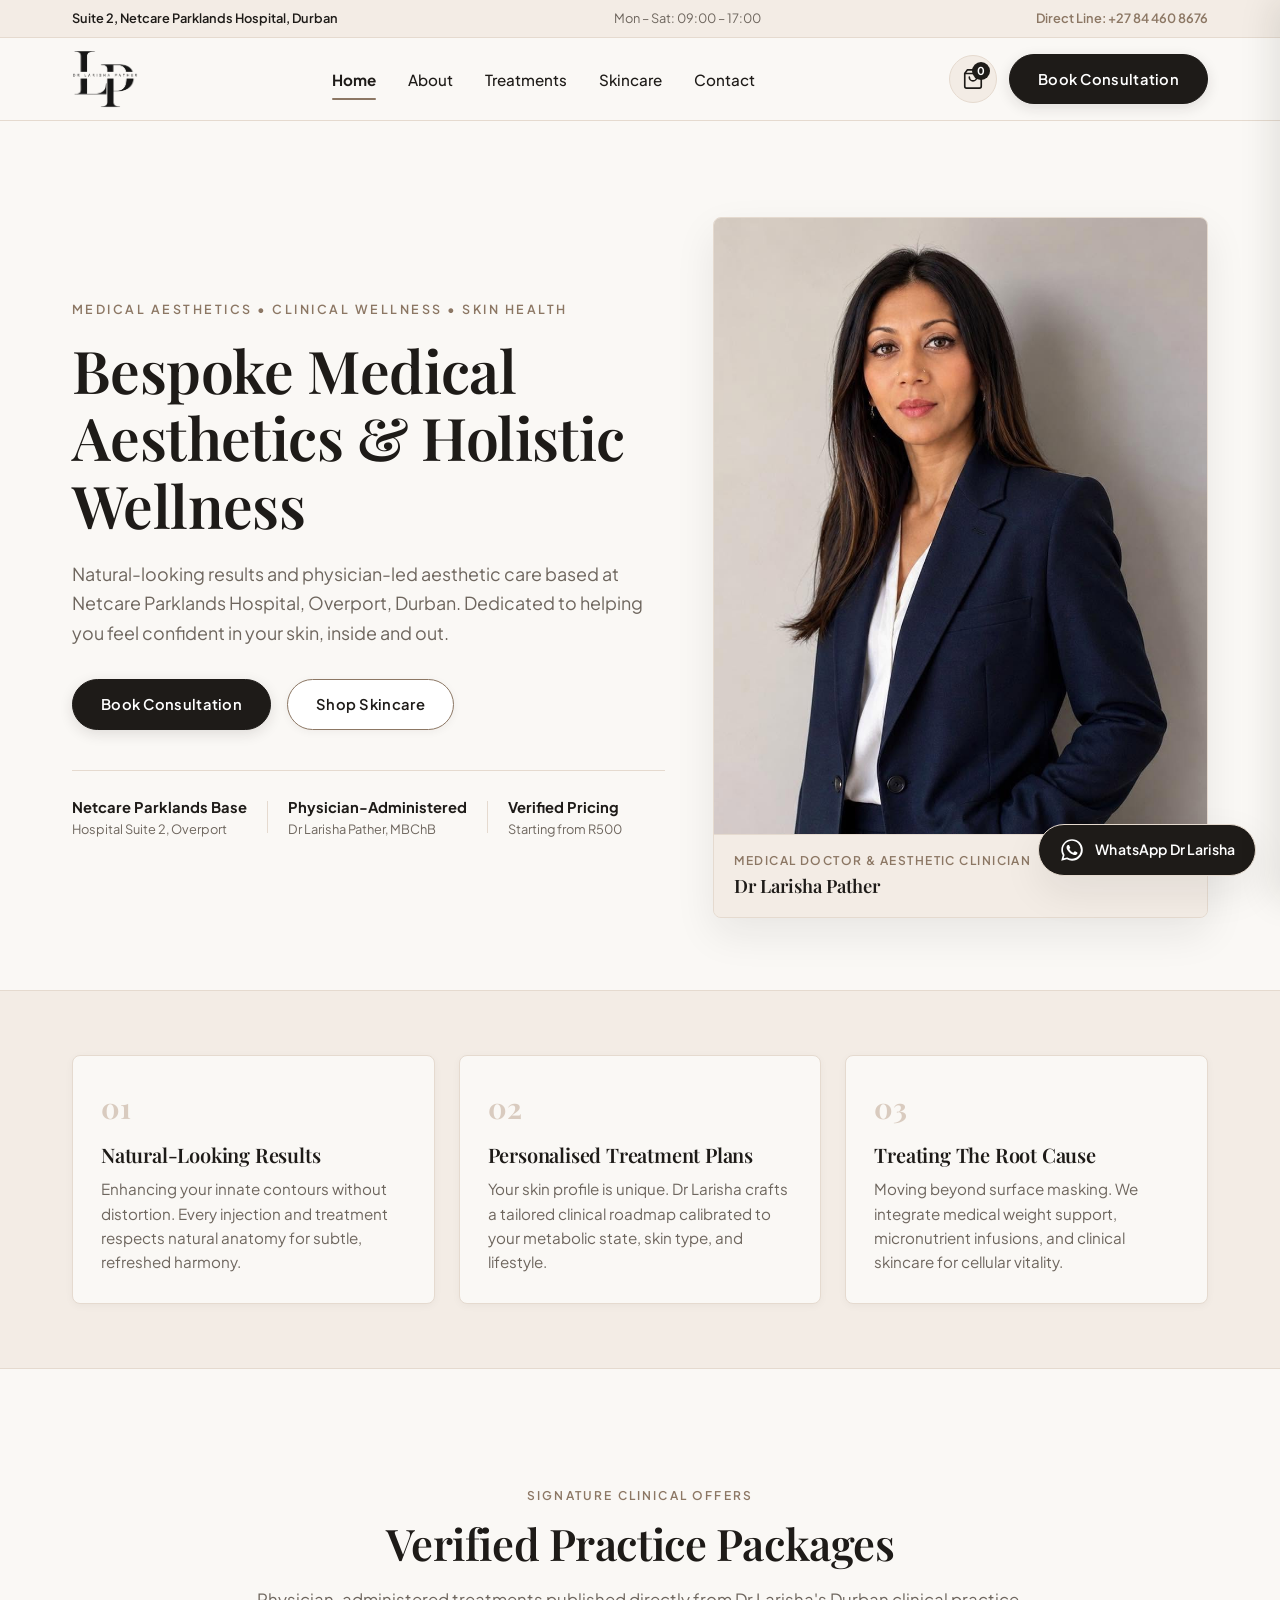
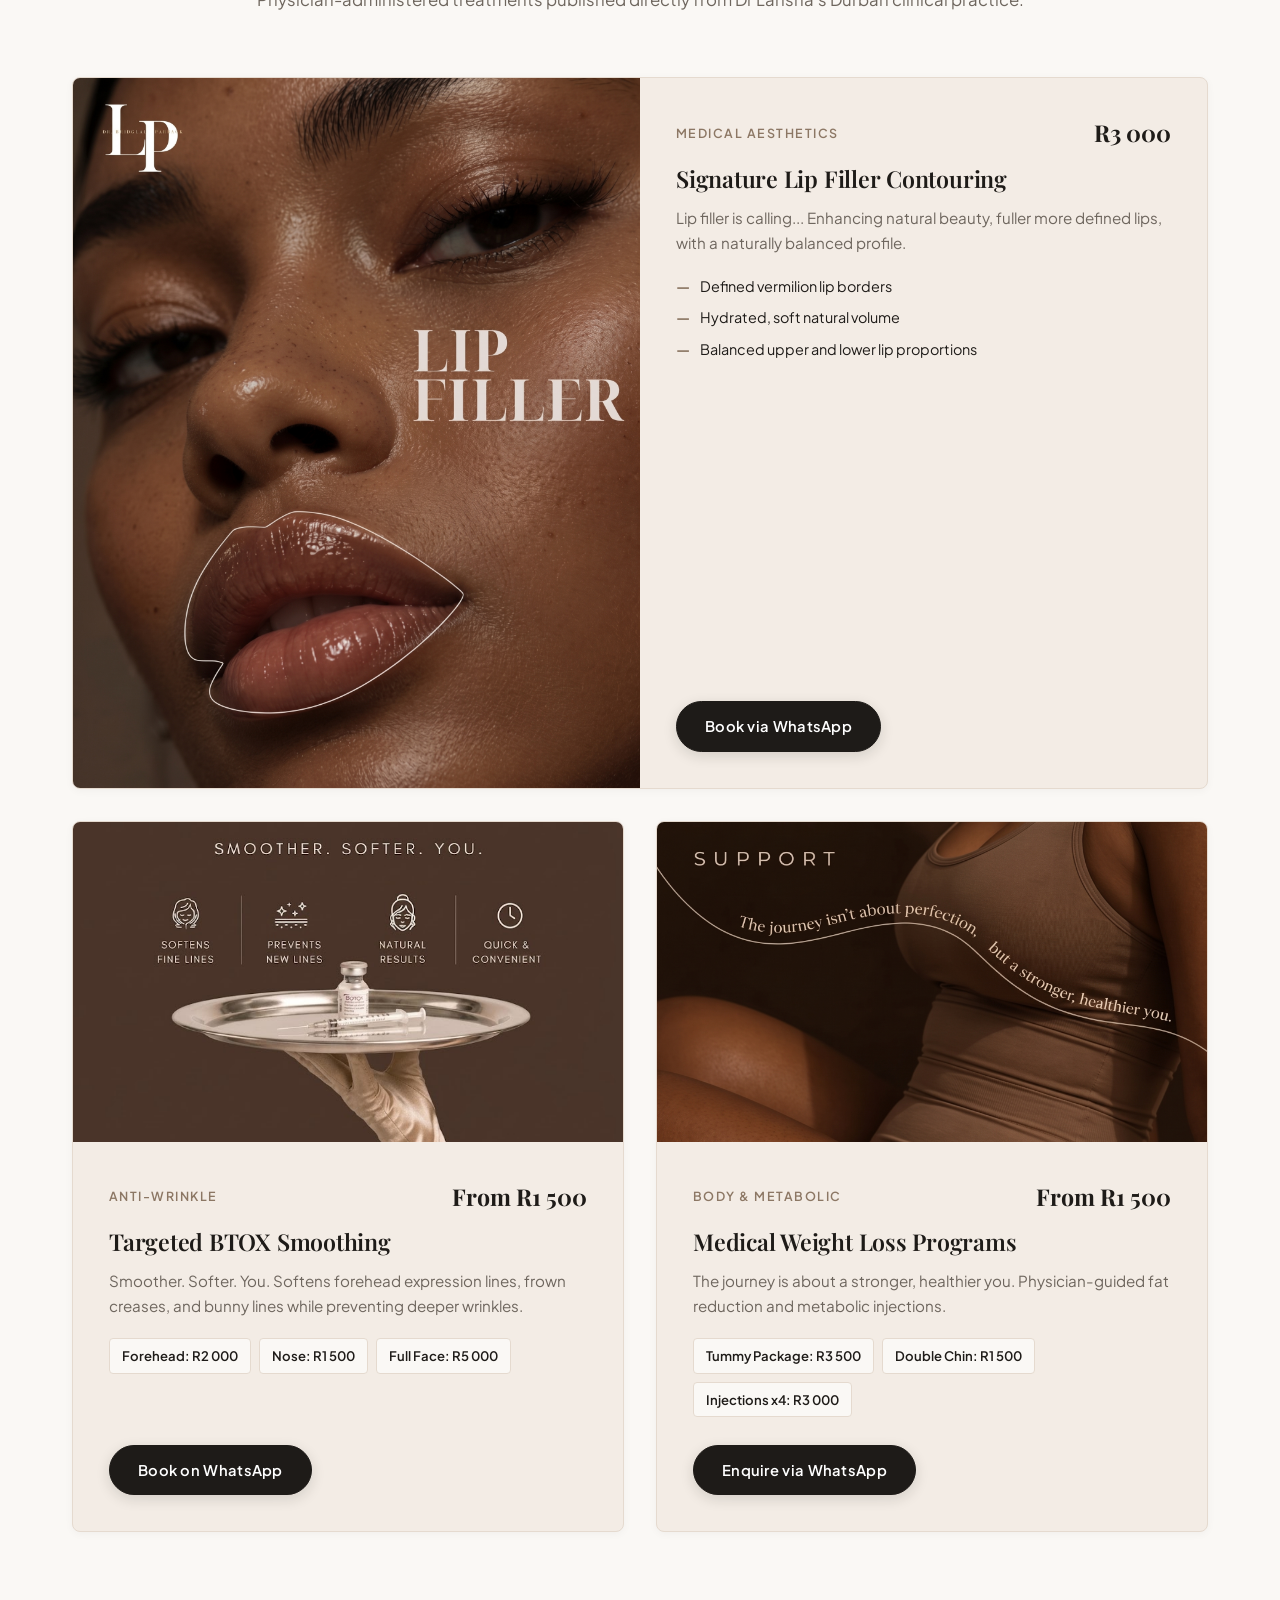
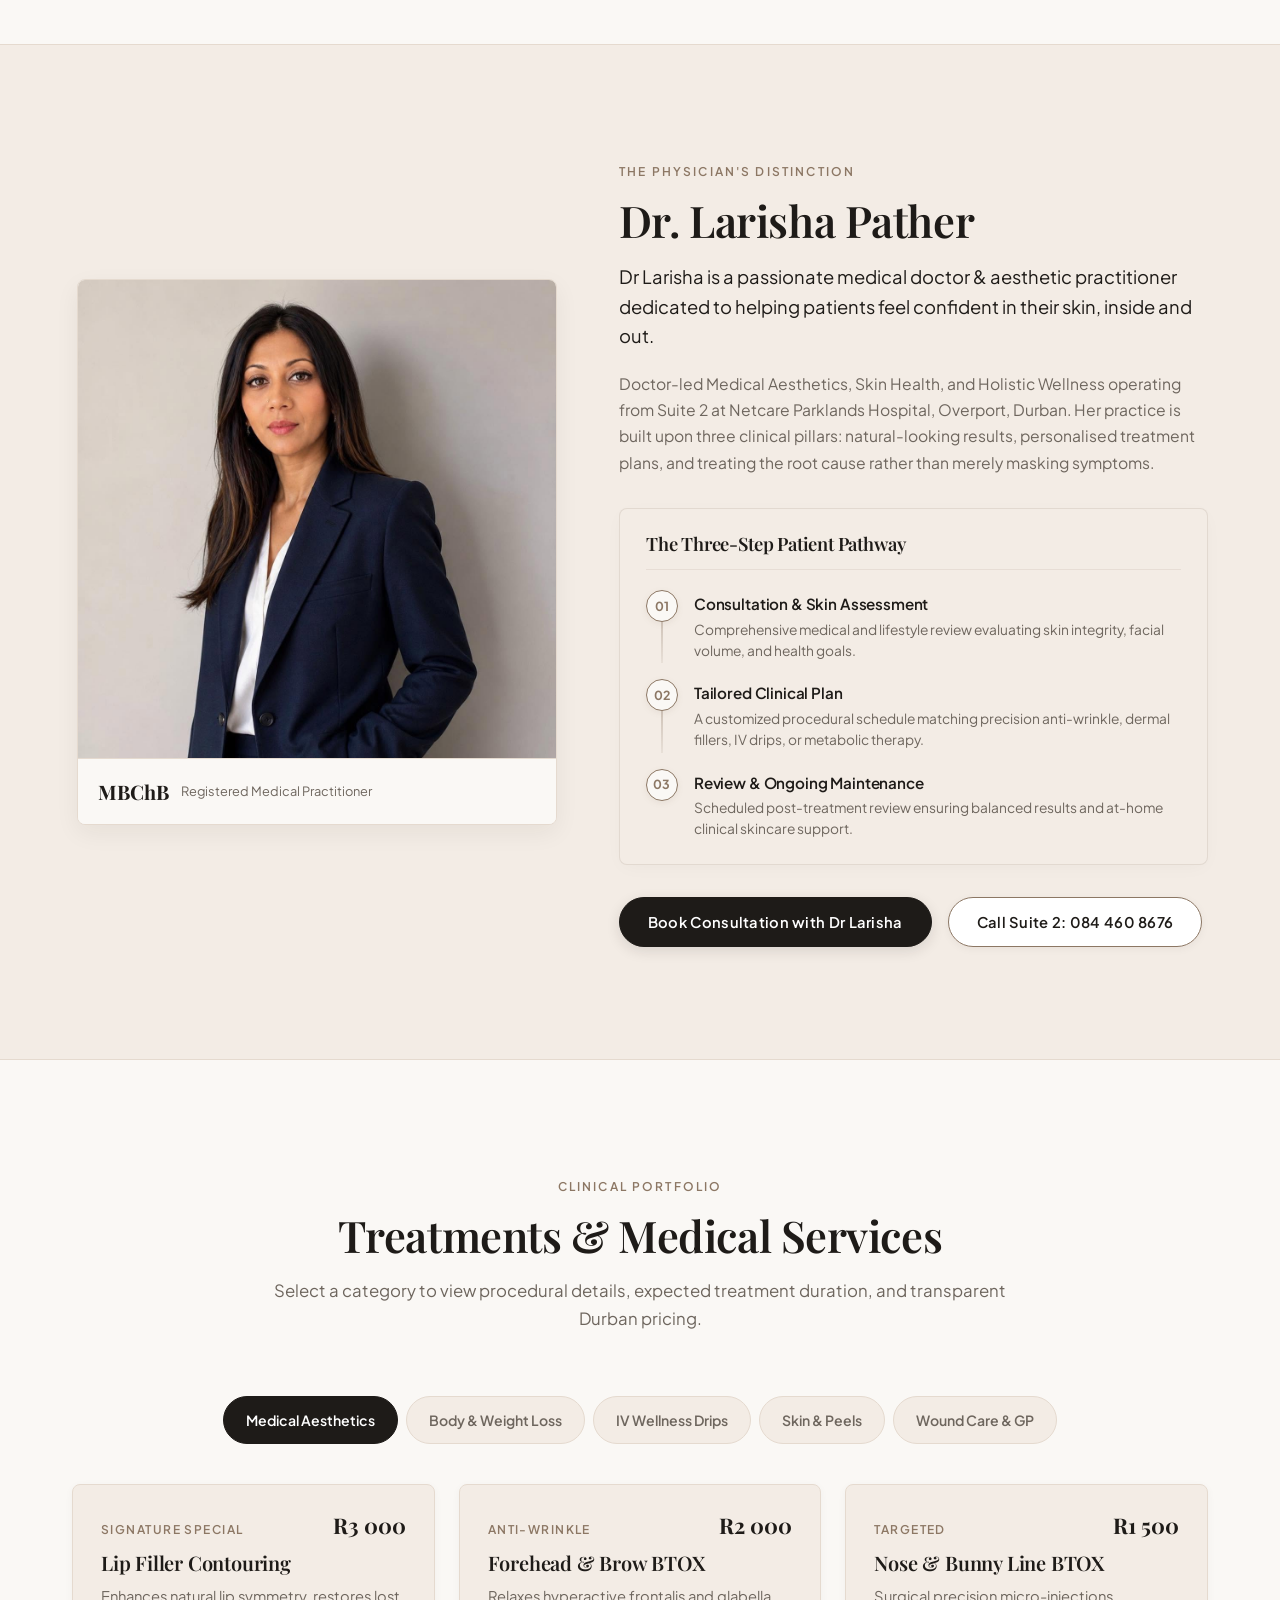
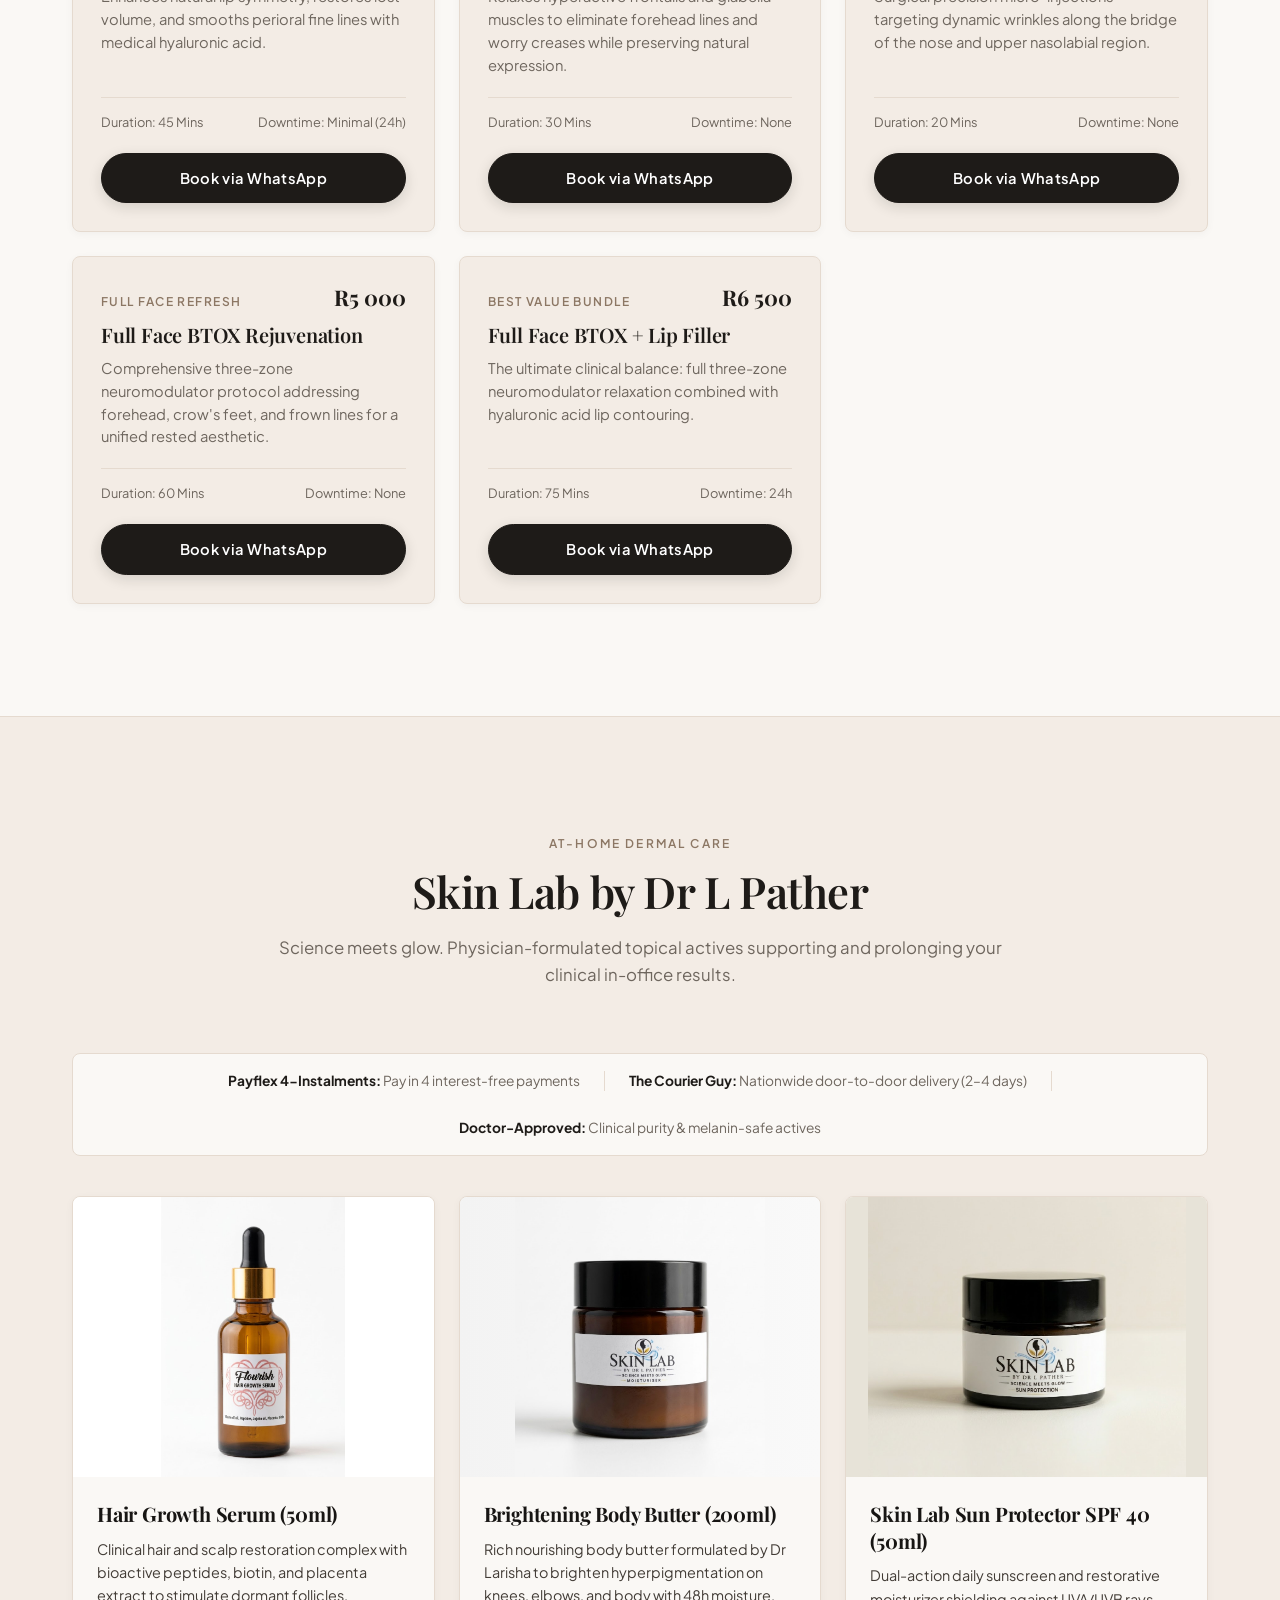
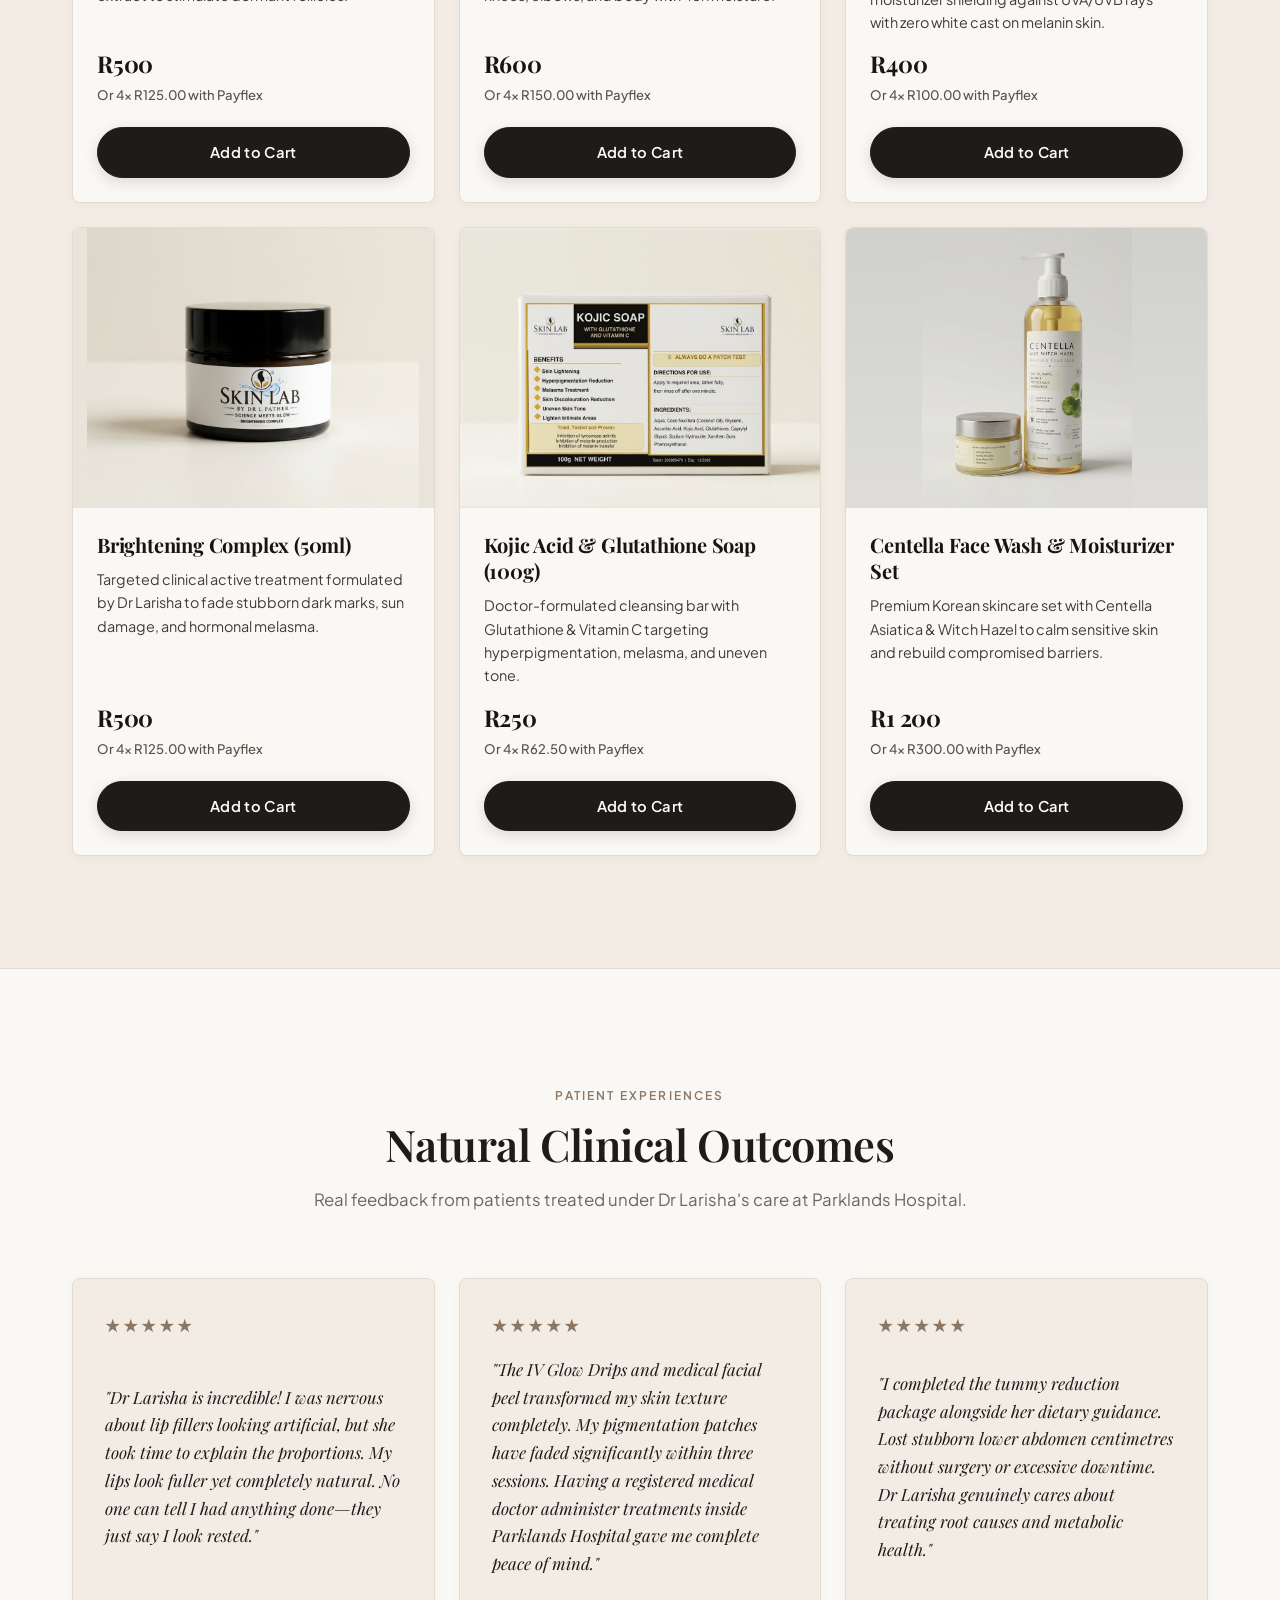
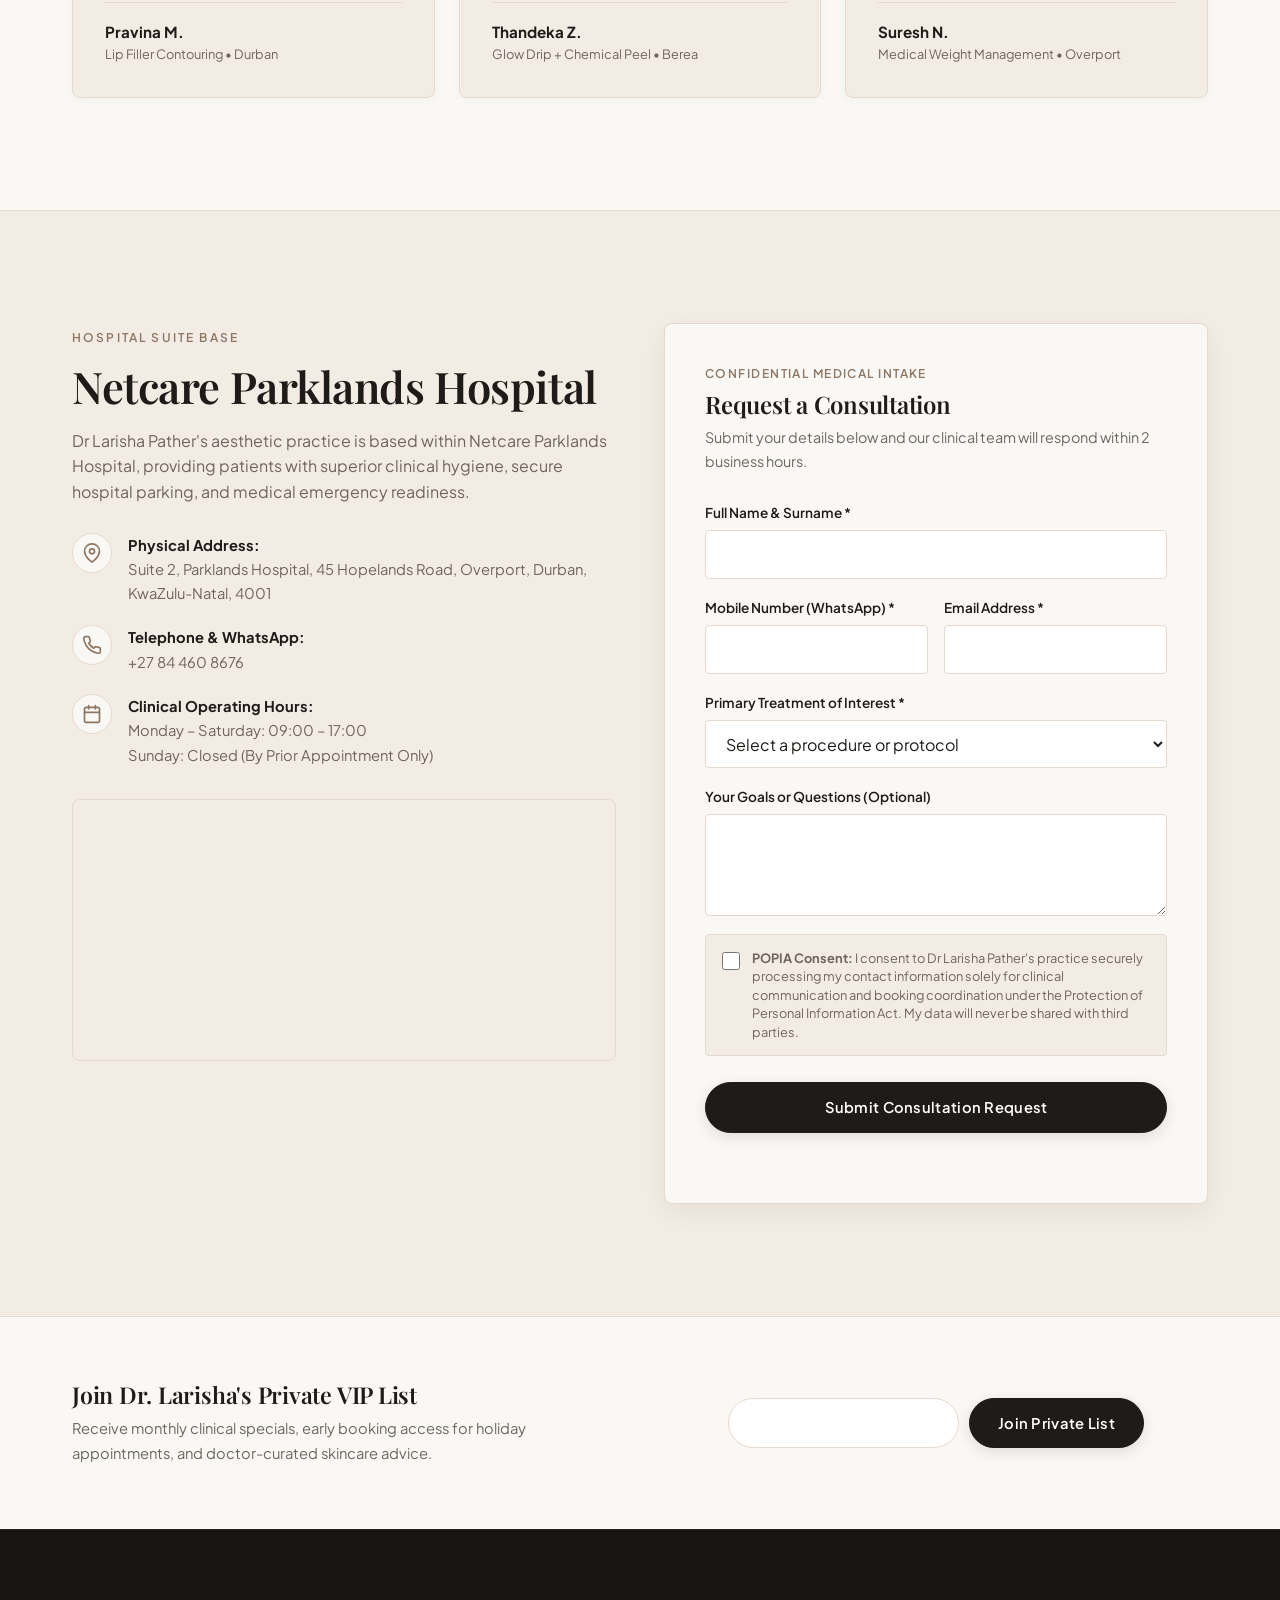
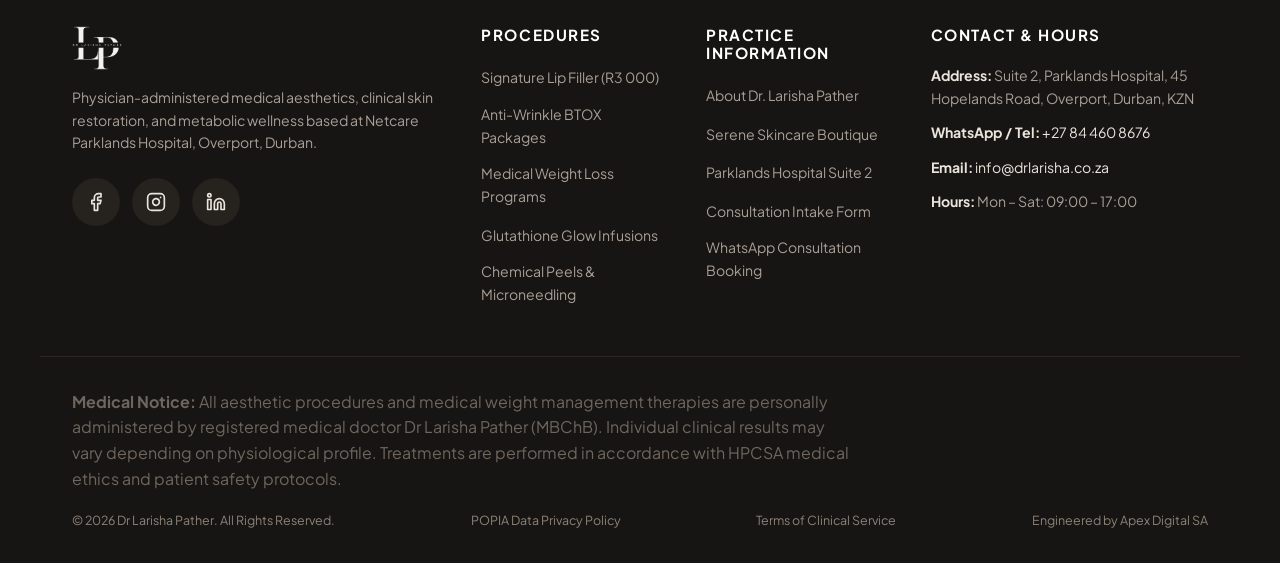
==== commit 1f578d6d: "feat: integrate authentic logo variations and update treatment assets" ====
--- a/index.html
+++ b/index.html
@@ -9,7 +9,7 @@
     content="Physician-led medical aesthetics, lip filler contouring, BTOX rejuvenation, clinical weight management, and IV wellness infusions at Netcare Parklands Hospital, Overport, Durban.">
 
   <!-- Favicon -->
-  <link rel="icon" type="image/svg+xml" href="assets/logos/logo.svg">
+  <link rel="icon" type="image/png" href="Assets/logos/logo-transparent.png">
 
   <!-- Google Fonts: Playfair Display (Brand Display) & Plus Jakarta Sans (Brand Body) -->
   <link rel="preconnect" href="https://fonts.googleapis.com">
@@ -76,7 +76,7 @@
   <header class="master-header" id="masterHeader">
     <div class="site-container header-inner">
       <a href="#home" class="brand-link" aria-label="Dr Larisha Pather Home">
-        <img src="assets/logos/logo.svg" alt="Dr Larisha Pather Medical Aesthetics Logo" class="brand-logo" width="118"
+        <img src="Assets/logos/logo-transparent.png" alt="Dr Larisha Pather Medical Aesthetics Logo" class="brand-logo" width="66"
           height="58">
       </a>
 
@@ -101,7 +101,7 @@
           <span class="cart-counter" id="cartCount">0</span>
         </button>
 
-        <a href="https://wa.me/27844608676?text=Hi%20Dr%20Larisha%2C%20I%20would%20like%20to%20book%20a%20consultation."
+        <a href="https://wa.me/27844608676?text=Hi%20Dr%20Larisha%2C%20I%20would%20like%20to%20book%20a%20consultation%20at%20Parklands%20Hospital."
           target="_blank" rel="noopener noreferrer" class="btn btn-primary nav-cta">Book Consultation</a>
 
         <!-- Mobile Hamburger Toggle (48px footprint) -->
@@ -118,7 +118,7 @@
   <!-- Mobile Navigation Drawer -->
   <div class="mobile-drawer" id="mobileDrawer" aria-hidden="true">
     <div class="mobile-drawer-header">
-      <img src="assets/logos/logo.svg" alt="Dr Larisha Pather Logo" class="drawer-logo" width="94" height="46">
+      <img src="Assets/logos/logo-transparent.png" alt="Dr Larisha Pather Logo" class="drawer-logo" width="52" height="46">
       <button type="button" class="drawer-close" id="drawerClose" aria-label="Close menu">
         <svg width="24" height="24" viewBox="0 0 24 24" fill="none" stroke="currentColor" stroke-width="2"
           stroke-linecap="round" stroke-linejoin="round" aria-hidden="true">
@@ -136,9 +136,9 @@
         <a href="contact.html" class="mobile-link">Contact</a>
       </nav>
       <div class="drawer-footer">
-        <a href="https://wa.me/27844608676?text=Hi%20Dr%20Larisha%2C%20I%20would%20like%20to%20book%20a%20consultation."
+        <a href="https://wa.me/27844608676?text=Hi%20Dr%20Larisha%2C%20I%20would%20like%20to%20book%20a%20consultation%20at%20Parklands%20Hospital."
           target="_blank" rel="noopener noreferrer" class="btn btn-primary btn-block">Book Consultation</a>
-        <a href="https://wa.me/27844608676?text=Hi%20Dr%20Larisha,%20I%20would%20like%20to%20enquire%20about%20a%20treatment."
+        <a href="https://wa.me/27844608676?text=Hi%20Dr%20Larisha%2C%20I%20would%20like%20to%20enquire%20about%20your%20medical%20aesthetics%20and%20wellness%20services."
           target="_blank" rel="noopener noreferrer" class="btn btn-secondary btn-block">
           WhatsApp Clinical Team
         </a>
@@ -164,7 +164,7 @@
           </p>
 
           <div class="hero-actions">
-            <a href="https://wa.me/27844608676?text=Hi%20Dr%20Larisha%2C%20I%20would%20like%20to%20book%20a%20consultation."
+            <a href="https://wa.me/27844608676?text=Hi%20Dr%20Larisha%2C%20I%20would%20like%20to%20book%20a%20consultation%20at%20Parklands%20Hospital."
               target="_blank" rel="noopener noreferrer" class="btn btn-primary">Book Consultation</a>
             <a href="#skincare" class="btn btn-secondary">
               Shop Skincare
@@ -267,7 +267,7 @@
                 <li>Balanced upper and lower lip proportions</li>
               </ul>
               <div class="bento-footer">
-                <a href="https://wa.me/27844608676?text=Hi%20Dr%20Larisha%2C%20I%20would%20like%20to%20book%20the%20Signature%20Lip%20Filler."
+                <a href="https://wa.me/27844608676?text=Hi%20Dr%20Larisha%2C%20I%20would%20like%20to%20book%20Signature%20Lip%20Filler%20Contouring%20(R3%20000)."
                   target="_blank" rel="noopener noreferrer" class="btn btn-primary">Book via WhatsApp</a>
               </div>
             </div>
@@ -295,7 +295,7 @@
                 <span class="price-chip">Full Face: R5 000</span>
               </div>
               <div class="bento-footer">
-                <a href="https://wa.me/27844608676?text=Hi%20Dr%20Larisha%2C%20I%20would%20like%20to%20book%20BTOX%20Treatment."
+                <a href="https://wa.me/27844608676?text=Hi%20Dr%20Larisha%2C%20I%20would%20like%20to%20enquire%20about%20Anti-Wrinkle%20BTOX%20treatments."
                   target="_blank" rel="noopener noreferrer" class="btn btn-primary">Book on WhatsApp</a>
               </div>
             </div>
@@ -323,7 +323,7 @@
                 <span class="price-chip">Injections x4: R3 000</span>
               </div>
               <div class="bento-footer">
-                <a href="https://wa.me/27844608676?text=Hi%20Dr%20Larisha%2C%20I%20would%20like%20to%20enquire%20about%20Medical%20Weight%20Loss."
+                <a href="https://wa.me/27844608676?text=Hi%20Dr%20Larisha%2C%20I%20would%20like%20to%20enquire%20about%20the%20Medical%20Weight%20Loss%20Program."
                   target="_blank" rel="noopener noreferrer" class="btn btn-primary">Enquire via WhatsApp</a>
               </div>
             </div>
@@ -400,7 +400,7 @@
           </div>
 
           <div class="about-cta-row">
-            <a href="https://wa.me/27844608676?text=Hi%20Dr%20Larisha%2C%20I%20would%20like%20to%20book%20a%20consultation."
+            <a href="https://wa.me/27844608676?text=Hi%20Dr%20Larisha%2C%20I%20would%20like%20to%20book%20a%20consultation%20at%20Parklands%20Hospital."
               target="_blank" rel="noopener noreferrer" class="btn btn-primary">Book Consultation with Dr Larisha</a>
             <a href="tel:+27844608676" class="btn btn-secondary">
               Call Suite 2: 084 460 8676
@@ -459,7 +459,7 @@
                 <span>Duration: 45 Mins</span>
                 <span>Downtime: Minimal (24h)</span>
               </div>
-              <a href="https://wa.me/27844608676?text=Hi%20Dr%20Larisha%2C%20I%20would%20like%20to%20book%20a%20consultation."
+              <a href="https://wa.me/27844608676?text=Hi%20Dr%20Larisha%2C%20I%20would%20like%20to%20book%20Signature%20Lip%20Filler%20Contouring%20(R3%20000)."
                 target="_blank" rel="noopener noreferrer" class="btn btn-primary btn-block">Book via WhatsApp</a>
             </div>
 
@@ -475,7 +475,7 @@
                 <span>Duration: 30 Mins</span>
                 <span>Downtime: None</span>
               </div>
-              <a href="https://wa.me/27844608676?text=Hi%20Dr%20Larisha%2C%20I%20would%20like%20to%20book%20a%20consultation."
+              <a href="https://wa.me/27844608676?text=Hi%20Dr%20Larisha%2C%20I%20would%20like%20to%20book%20Forehead%20%26%20Brow%20BTOX%20(R2%20000)."
                 target="_blank" rel="noopener noreferrer" class="btn btn-primary btn-block">Book via WhatsApp</a>
             </div>
 
@@ -491,7 +491,7 @@
                 <span>Duration: 20 Mins</span>
                 <span>Downtime: None</span>
               </div>
-              <a href="https://wa.me/27844608676?text=Hi%20Dr%20Larisha%2C%20I%20would%20like%20to%20book%20a%20consultation."
+              <a href="https://wa.me/27844608676?text=Hi%20Dr%20Larisha%2C%20I%20would%20like%20to%20book%20BTOX%20Bunny%20Lines%20%26%20Perinasal%20(R1%20500)."
                 target="_blank" rel="noopener noreferrer" class="btn btn-primary btn-block">Book via WhatsApp</a>
             </div>
 
@@ -507,7 +507,7 @@
                 <span>Duration: 60 Mins</span>
                 <span>Downtime: None</span>
               </div>
-              <a href="https://wa.me/27844608676?text=Hi%20Dr%20Larisha%2C%20I%20would%20like%20to%20book%20a%20consultation."
+              <a href="https://wa.me/27844608676?text=Hi%20Dr%20Larisha%2C%20I%20would%20like%20to%20book%20Full%20Face%20BTOX%20Harmonisation%20(R5%20000)."
                 target="_blank" rel="noopener noreferrer" class="btn btn-primary btn-block">Book via WhatsApp</a>
             </div>
 
@@ -523,7 +523,7 @@
                 <span>Duration: 75 Mins</span>
                 <span>Downtime: 24h</span>
               </div>
-              <a href="https://wa.me/27844608676?text=Hi%20Dr%20Larisha%2C%20I%20would%20like%20to%20book%20a%20consultation."
+              <a href="https://wa.me/27844608676?text=Hi%20Dr%20Larisha%2C%20I%20would%20like%20to%20book%20the%20Full%20Face%20BTOX%20%2B%20Lip%20Filler%20Package%20(R6%20500)."
                 target="_blank" rel="noopener noreferrer" class="btn btn-primary btn-block">Book via WhatsApp</a>
             </div>
           </div>
@@ -544,7 +544,7 @@
                 <span>Includes: Free Lotion</span>
                 <span>Doctor-Guided</span>
               </div>
-              <a href="https://wa.me/27844608676?text=Hi%20Dr%20Larisha,%20I%20would%20like%20to%20enquire%20about%20the%20Tummy%20Reduction%20Package."
+              <a href="https://wa.me/27844608676?text=Hi%20Dr%20Larisha%2C%20I%20would%20like%20to%20book%20the%20Tummy%20Reduction%20Clinical%20Package%20(R3%20500)."
                 target="_blank" rel="noopener noreferrer" class="btn btn-primary btn-block">
                 Enquire via WhatsApp
               </a>
@@ -562,7 +562,7 @@
                 <span>Duration: 30 Mins</span>
                 <span>Sessions: 1 - 3</span>
               </div>
-              <a href="https://wa.me/27844608676?text=Hi%20Dr%20Larisha,%20I%20would%20like%20to%20enquire%20about%20the%20Double%20Chin%20Package."
+              <a href="https://wa.me/27844608676?text=Hi%20Dr%20Larisha%2C%20I%20would%20like%20to%20book%20Double%20Chin%20Submental%20Contouring%20(From%20R1%20500)."
                 target="_blank" rel="noopener noreferrer" class="btn btn-primary btn-block">
                 Enquire via WhatsApp
               </a>
@@ -580,7 +580,7 @@
                 <span>Course: 4 Injections</span>
                 <span>Weekly Protocol</span>
               </div>
-              <a href="https://wa.me/27844608676?text=Hi%20Dr%20Larisha,%20I%20would%20like%20to%20enquire%20about%20the%20Weight%20Loss%20Injections."
+              <a href="https://wa.me/27844608676?text=Hi%20Dr%20Larisha%2C%20I%20would%20like%20to%20book%20the%20Physician%20Weight%20Loss%20Injections%20Course%20(R3%20000)."
                 target="_blank" rel="noopener noreferrer" class="btn btn-primary btn-block">
                 Enquire via WhatsApp
               </a>
@@ -603,7 +603,7 @@
                 <span>Duration: 45 Mins</span>
                 <span>Per Session</span>
               </div>
-              <a href="https://wa.me/27844608676?text=Hi%20Dr%20Larisha%2C%20I%20would%20like%20to%20book%20a%20consultation."
+              <a href="https://wa.me/27844608676?text=Hi%20Dr%20Larisha%2C%20I%20would%20like%20to%20book%20the%20Immune%20Booster%20Drip%20(R900)."
                 target="_blank" rel="noopener noreferrer" class="btn btn-primary btn-block">Book Infusion via
                 WhatsApp</a>
             </div>
@@ -620,7 +620,7 @@
                 <span>Special: 4 for R2 500</span>
                 <span>High Potency</span>
               </div>
-              <a href="https://wa.me/27844608676?text=Hi%20Dr%20Larisha%2C%20I%20would%20like%20to%20book%20a%20consultation."
+              <a href="https://wa.me/27844608676?text=Hi%20Dr%20Larisha%2C%20I%20would%20like%20to%20book%20the%2015%20000mg%20Glutathione%20Glow%20Drip%20(R700)."
                 target="_blank" rel="noopener noreferrer" class="btn btn-primary btn-block">Book Infusion via
                 WhatsApp</a>
             </div>
@@ -637,7 +637,7 @@
                 <span>Duration: 45 Mins</span>
                 <span>Per Session</span>
               </div>
-              <a href="https://wa.me/27844608676?text=Hi%20Dr%20Larisha%2C%20I%20would%20like%20to%20book%20a%20consultation."
+              <a href="https://wa.me/27844608676?text=Hi%20Dr%20Larisha%2C%20I%20would%20like%20to%20book%20the%20Collagen%20Infusion%20Drip%20(R1%20000)."
                 target="_blank" rel="noopener noreferrer" class="btn btn-primary btn-block">Book Infusion via
                 WhatsApp</a>
             </div>
@@ -654,7 +654,7 @@
                 <span>Duration: 30 Mins</span>
                 <span>Immediate Relief</span>
               </div>
-              <a href="https://wa.me/27844608676?text=Hi%20Dr%20Larisha%2C%20I%20would%20like%20to%20book%20a%20consultation."
+              <a href="https://wa.me/27844608676?text=Hi%20Dr%20Larisha%2C%20I%20would%20like%20to%20book%20the%20Rehydration%20%26%20Electrolyte%20Infusion%20(R800)."
                 target="_blank" rel="noopener noreferrer" class="btn btn-primary btn-block">Book Infusion via
                 WhatsApp</a>
             </div>
@@ -671,7 +671,7 @@
                 <span>Doctor Monitored</span>
                 <span>Hospital Safe</span>
               </div>
-              <a href="https://wa.me/27844608676?text=Hi%20Dr%20Larisha%2C%20I%20would%20like%20to%20book%20a%20consultation."
+              <a href="https://wa.me/27844608676?text=Hi%20Dr%20Larisha%2C%20I%20would%20like%20to%20book%20the%20Post-Chemo%20Wellness%20Infusion%20(R1%20000)."
                 target="_blank" rel="noopener noreferrer" class="btn btn-primary btn-block">Book Infusion via
                 WhatsApp</a>
             </div>
@@ -688,7 +688,7 @@
                 <span>Doctor Monitored</span>
                 <span>Lab Confirmed</span>
               </div>
-              <a href="https://wa.me/27844608676?text=Hi%20Dr%20Larisha%2C%20I%20would%20like%20to%20book%20a%20consultation."
+              <a href="https://wa.me/27844608676?text=Hi%20Dr%20Larisha%2C%20I%20would%20like%20to%20book%20the%20Iron%20Clinical%20Infusion%20(R1%20500)."
                 target="_blank" rel="noopener noreferrer" class="btn btn-primary btn-block">Book Infusion via
                 WhatsApp</a>
             </div>
@@ -710,7 +710,7 @@
                 <span>Doctor-Led</span>
                 <span>Hospital Sterility</span>
               </div>
-              <a href="https://wa.me/27844608676?text=Hi%20Dr%20Larisha%2C%20I%20would%20like%20to%20enquire%20about%20Wound%20Care."
+              <a href="https://wa.me/27844608676?text=Hi%20Dr%20Larisha%2C%20I%20would%20like%20to%20enquire%20about%20Advanced%20Wound%20Care%20management."
                 target="_blank" rel="noopener noreferrer" class="btn btn-primary btn-block">
                 Enquire via WhatsApp
               </a>
@@ -728,7 +728,7 @@
                 <span>MBChB Clinician</span>
                 <span>Suite 2 Parklands</span>
               </div>
-              <a href="https://wa.me/27844608676?text=Hi%20Dr%20Larisha%2C%20I%20would%20like%20to%20book%20a%20Medical%20Consultation."
+              <a href="https://wa.me/27844608676?text=Hi%20Dr%20Larisha%2C%20I%20would%20like%20to%20book%20a%20General%20Medical%20Consultation."
                 target="_blank" rel="noopener noreferrer" class="btn btn-primary btn-block">
                 Book via WhatsApp
               </a>
@@ -751,7 +751,7 @@
                 <span>Duration: 60 Mins</span>
                 <span>Double Treatment</span>
               </div>
-              <a href="https://wa.me/27844608676?text=Hi%20Dr%20Larisha%2C%20I%20would%20like%20to%20book%20a%20consultation."
+              <a href="https://wa.me/27844608676?text=Hi%20Dr%20Larisha%2C%20I%20would%20like%20to%20book%20Glow%20Package%20A%3A%20Glow%20Drip%20%2B%20Custom%20Facial%20(R1%20000)."
                 target="_blank" rel="noopener noreferrer" class="btn btn-primary btn-block">Book via WhatsApp</a>
             </div>
 
@@ -767,7 +767,7 @@
                 <span>Duration: 60 Mins</span>
                 <span>Medical Strength</span>
               </div>
-              <a href="https://wa.me/27844608676?text=Hi%20Dr%20Larisha%2C%20I%20would%20like%20to%20book%20a%20consultation."
+              <a href="https://wa.me/27844608676?text=Hi%20Dr%20Larisha%2C%20I%20would%20like%20to%20book%20Glow%20Package%20C%3A%20Glow%20Drip%20%2B%20Chemical%20Peel%20(R1%20500)."
                 target="_blank" rel="noopener noreferrer" class="btn btn-primary btn-block">Book via WhatsApp</a>
             </div>
 
@@ -783,7 +783,7 @@
                 <span>Duration: 75 Mins</span>
                 <span>Collagen Boost</span>
               </div>
-              <a href="https://wa.me/27844608676?text=Hi%20Dr%20Larisha%2C%20I%20would%20like%20to%20book%20a%20consultation."
+              <a href="https://wa.me/27844608676?text=Hi%20Dr%20Larisha%2C%20I%20would%20like%20to%20book%20Glow%20Package%20B%3A%20Glow%20Drip%20%2B%20Microneedling%20(R1%20200)."
                 target="_blank" rel="noopener noreferrer" class="btn btn-primary btn-block">Book via WhatsApp</a>
             </div>
           </div>
@@ -1178,7 +1178,7 @@
   <footer class="master-footer" aria-label="Site Footer">
     <div class="site-container footer-inner">
       <div class="footer-col brand-col">
-        <img src="assets/logos/logo-light.svg" alt="Dr Larisha Pather Logo" class="footer-logo" width="160" height="52">
+        <img src="Assets/logos/logo-transparent.png" alt="Dr Larisha Pather Logo" class="footer-logo" width="50" height="44">
         <p class="footer-bio">
           Physician-administered medical aesthetics, clinical skin restoration, and metabolic wellness based at Netcare
           Parklands Hospital, Overport, Durban.
@@ -1231,7 +1231,7 @@
           <li><a href="contact.html">Parklands Hospital Suite 2</a></li>
           <li><a href="contact.html">Consultation Intake Form</a></li>
           <li><a
-              href="https://wa.me/27844608676?text=Hi%20Dr%20Larisha%2C%20I%20would%20like%20to%20book%20a%20consultation."
+              href="https://wa.me/27844608676?text=Hi%20Dr%20Larisha%2C%20I%20would%20like%20to%20book%20a%20consultation%20at%20Parklands%20Hospital."
               target="_blank" rel="noopener noreferrer">WhatsApp Consultation Booking</a></li>
         </ul>
       </div>
@@ -1303,7 +1303,7 @@
   </aside>
 
   <!-- FLOATING WHATSAPP BUTTON (South African Conversion Staple) -->
-  <a href="https://wa.me/27844608676?text=Hi%20Dr%20Larisha,%20I%20would%20like%20to%20enquire%20about%20a%20treatment."
+  <a href="https://wa.me/27844608676?text=Hi%20Dr%20Larisha%2C%20I%20would%20like%20to%20enquire%20about%20your%20medical%20aesthetics%20and%20wellness%20services."
     target="_blank" rel="noopener noreferrer" class="whatsapp-float-widget"
     aria-label="Chat with Dr Larisha on WhatsApp">
     <svg width="26" height="26" viewBox="0 0 24 24" fill="currentColor" aria-hidden="true">
--- a/style.css
+++ b/style.css
@@ -1595,6 +1595,31 @@
   transition: transform 250ms var(--ease-out), box-shadow 250ms var(--ease-out), border-color 200ms ease;
 }
 
+/* Precise Product Image Background Color Matching per SKU */
+.product-card[data-sku="SKINLAB-HAIR-01"] {
+  --product-bg: #FFFFFF;
+}
+
+.product-card[data-sku="SKINLAB-BODY-02"] {
+  --product-bg: linear-gradient(90deg, #F3F3F3 0%, #F9F9F9 100%);
+}
+
+.product-card[data-sku="SKINLAB-SUN-03"] {
+  --product-bg: #E7E3D8;
+}
+
+.product-card[data-sku="SKINLAB-BRIGHT-04"] {
+  --product-bg: #E9E4DA;
+}
+
+.product-card[data-sku="SKINLAB-SOAP-05"] {
+  --product-bg: #EBE8DD;
+}
+
+.product-card[data-sku="SKINLAB-CENTELLA-06"] {
+  --product-bg: linear-gradient(180deg, #D0D0CC 0%, #DEDDD9 100%);
+}
+
 @media (hover: hover) and (pointer: fine) {
   .product-card:hover {
     transform: translateY(-3px);
@@ -1605,20 +1630,65 @@
 
 .product-media {
   position: relative;
-  background-color: #f7f2ed;
+  background: var(--product-bg, #f7f2ed);
   overflow: hidden;
+  cursor: pointer;
+}
+
+.product-inspect-badge {
+  position: absolute;
+  top: 12px;
+  right: 12px;
+  display: inline-flex;
+  align-items: center;
+  gap: 6px;
+  padding: 6px 12px;
+  background: rgba(30, 27, 24, 0.85);
+  backdrop-filter: blur(8px);
+  -webkit-backdrop-filter: blur(8px);
+  color: #FFFFFF;
+  font-size: 0.72rem;
+  font-weight: 600;
+  letter-spacing: 0.04em;
+  text-transform: uppercase;
+  border-radius: var(--radius-pill);
+  box-shadow: 0 4px 12px rgba(0, 0, 0, 0.12);
+  opacity: 0;
+  transform: translateY(-4px);
+  transition: opacity 220ms var(--ease-out), transform 220ms var(--ease-out), background-color 180ms ease;
+  pointer-events: none;
+  z-index: 2;
+}
+
+.product-inspect-badge svg {
+  width: 13px;
+  height: 13px;
+  stroke: currentColor;
+}
+
+.product-card:hover .product-inspect-badge,
+.product-card:focus-within .product-inspect-badge {
+  opacity: 1;
+  transform: translateY(0);
+}
+
+@media (hover: none) {
+  .product-inspect-badge {
+    opacity: 0.9;
+    transform: translateY(0);
+  }
 }
 
 .product-img {
   width: 100%;
   height: 280px;
   object-fit: contain;
-  padding: 14px;
-  transition: transform 300ms var(--ease-out);
+  padding: 0;
+  transition: transform 320ms var(--ease-out);
 }
 
 .product-card:hover .product-img {
-  transform: scale(1.03);
+  transform: scale(1.04);
 }
 
 .product-volume {
@@ -1633,15 +1703,22 @@
 }
 
 .product-title {
-  font-size: 1.15rem;
-  margin-bottom: 8px;
+  font-family: var(--font-display);
+  font-size: 1.25rem;
+  font-weight: 700;
+  color: #171513;
+  line-height: 1.32;
+  margin-bottom: 10px;
+  letter-spacing: -0.01em;
 }
 
 .product-desc {
-  font-size: 0.88rem;
-  line-height: 1.5;
+  font-size: 0.90rem;
+  line-height: 1.62;
+  color: #423C36;
   margin-bottom: 16px;
   flex-grow: 1;
+  font-weight: 400;
 }
 
 .product-pricing {
@@ -1651,15 +1728,278 @@
 .price-val {
   display: block;
   font-family: var(--font-display);
-  font-size: 1.35rem;
+  font-size: 1.45rem;
   font-weight: 700;
-  color: var(--text);
+  color: #171513;
+  margin-bottom: 3px;
+  letter-spacing: -0.01em;
+  line-height: 1.2;
+}
+
+.payflex-note {
+  font-size: 0.82rem;
+  color: #595149;
+  font-weight: 500;
+  line-height: 1.4;
+}
+
+/* --------------------------------------------------------------------------
+   CLINICAL PRODUCT IMAGE INSPECTOR MODAL & LIGHTBOX
+   -------------------------------------------------------------------------- */
+.inspect-modal-overlay {
+  position: fixed;
+  inset: 0;
+  background-color: rgba(18, 16, 14, 0.78);
+  backdrop-filter: blur(8px);
+  -webkit-backdrop-filter: blur(8px);
+  z-index: 9999;
+  display: flex;
+  align-items: center;
+  justify-content: center;
+  padding: 20px;
+  opacity: 0;
+  visibility: hidden;
+  transition: opacity 240ms var(--ease-out), visibility 240ms var(--ease-out);
+}
+
+.inspect-modal-overlay.is-open {
+  opacity: 1;
+  visibility: visible;
+}
+
+.inspect-modal-card {
+  position: relative;
+  background-color: var(--bg);
+  border: 1px solid var(--line);
+  border-radius: var(--radius-md);
+  box-shadow: var(--shadow-lg);
+  max-width: 980px;
+  width: 100%;
+  max-height: 90vh;
+  display: flex;
+  flex-direction: column;
+  overflow: hidden;
+  transform: scale(0.96) translateY(12px);
+  transition: transform 260ms var(--ease-out);
+}
+
+@media (min-width: 768px) {
+  .inspect-modal-card {
+    flex-direction: row;
+    max-height: 85vh;
+  }
+}
+
+.inspect-modal-overlay.is-open .inspect-modal-card {
+  transform: scale(1) translateY(0);
+}
+
+.inspect-modal-close-btn {
+  position: absolute;
+  top: 14px;
+  right: 14px;
+  width: 36px;
+  height: 36px;
+  border-radius: 50%;
+  background: rgba(30, 27, 24, 0.08);
+  border: none;
+  cursor: pointer;
+  display: flex;
+  align-items: center;
+  justify-content: center;
+  color: var(--text);
+  font-size: 1.4rem;
+  line-height: 1;
+  z-index: 10;
+  transition: background-color 160ms ease, transform 160ms ease;
+}
+
+.inspect-modal-close-btn:hover {
+  background: rgba(30, 27, 24, 0.16);
+  transform: scale(1.08);
+}
+
+.inspect-modal-left {
+  flex: 1.2;
+  position: relative;
+  display: flex;
+  flex-direction: column;
+  align-items: center;
+  justify-content: center;
+  background-color: #FAF8F5;
+  border-bottom: 1px solid var(--line);
+  overflow: hidden;
+  user-select: none;
+  min-height: 300px;
+}
+
+@media (min-width: 768px) {
+  .inspect-modal-left {
+    border-bottom: none;
+    border-right: 1px solid var(--line);
+    min-height: 520px;
+  }
+}
+
+.inspect-zoom-stage {
+  position: relative;
+  width: 100%;
+  height: 100%;
+  display: flex;
+  align-items: center;
+  justify-content: center;
+  overflow: hidden;
+  cursor: zoom-in;
+  padding: 24px;
+}
+
+.inspect-zoom-stage.is-zoomed {
+  cursor: zoom-out;
+}
+
+.inspect-modal-img {
+  max-width: 100%;
+  max-height: 440px;
+  object-fit: contain;
+  transition: transform 200ms ease;
+  transform-origin: center center;
+}
+
+.inspect-zoom-stage.is-zoomed .inspect-modal-img {
+  transform: scale(2);
+  transition: transform 80ms ease-out;
+}
+
+.inspect-zoom-toolbar {
+  position: absolute;
+  bottom: 12px;
+  left: 50%;
+  transform: translateX(-50%);
+  display: flex;
+  align-items: center;
+  gap: 8px;
+  background: rgba(30, 27, 24, 0.85);
+  backdrop-filter: blur(8px);
+  -webkit-backdrop-filter: blur(8px);
+  padding: 6px 14px;
+  border-radius: var(--radius-pill);
+  color: #FFFFFF;
+  font-size: 0.76rem;
+  font-weight: 500;
+  pointer-events: auto;
+  z-index: 5;
+  white-space: nowrap;
+}
+
+.inspect-zoom-toggle-btn {
+  background: none;
+  border: none;
+  color: #FFFFFF;
+  font-size: 0.76rem;
+  font-weight: 600;
+  display: inline-flex;
+  align-items: center;
+  gap: 5px;
+  cursor: pointer;
+  padding: 2px 6px;
+}
+
+.inspect-zoom-toggle-btn:hover {
+  color: var(--brand-2);
+}
+
+.inspect-modal-right {
+  flex: 1;
+  padding: clamp(24px, 4vw, 36px);
+  display: flex;
+  flex-direction: column;
+  overflow-y: auto;
+}
+
+.inspect-modal-tag {
+  display: inline-block;
+  font-size: 0.72rem;
+  font-weight: 600;
+  text-transform: uppercase;
+  letter-spacing: 0.12em;
+  color: var(--brand);
+  margin-bottom: 8px;
+}
+
+.inspect-modal-title {
+  font-family: var(--font-display);
+  font-size: 1.55rem;
+  font-weight: 700;
+  color: #171513;
+  line-height: 1.25;
+  margin-bottom: 12px;
+}
+
+.inspect-modal-desc {
+  font-size: 0.92rem;
+  line-height: 1.62;
+  color: #423C36;
+  margin-bottom: 20px;
+}
+
+.inspect-modal-actives-heading {
+  font-size: 0.78rem;
+  font-weight: 700;
+  text-transform: uppercase;
+  letter-spacing: 0.08em;
+  color: #1E1B18;
+  margin-bottom: 8px;
+}
+
+.inspect-modal-actives-list {
+  list-style: none;
+  display: flex;
+  flex-direction: column;
+  gap: 8px;
+  margin-bottom: 24px;
+  padding: 0;
+}
+
+.inspect-modal-actives-list li {
+  position: relative;
+  padding-left: 18px;
+  font-size: 0.85rem;
+  line-height: 1.45;
+  color: #38332E;
+  font-weight: 500;
+}
+
+.inspect-modal-actives-list li::before {
+  content: "";
+  position: absolute;
+  left: 3px;
+  top: 7px;
+  width: 5px;
+  height: 5px;
+  border-radius: 50%;
+  background-color: var(--brand);
+}
+
+.inspect-modal-price-row {
+  margin-top: auto;
+  padding-top: 18px;
+  border-top: 1px solid var(--line);
+  margin-bottom: 18px;
+}
+
+.inspect-modal-price-val {
+  font-family: var(--font-display);
+  font-size: 1.6rem;
+  font-weight: 700;
+  color: #171513;
+  display: block;
   margin-bottom: 2px;
 }
 
-.payflex-note {
-  font-size: 0.78rem;
-  color: var(--muted);
+.inspect-modal-payflex {
+  font-size: 0.82rem;
+  color: #595149;
+  font-weight: 500;
 }
 
 /* Clinical Skincare & Chemical Peel Pairing Banner */
@@ -2020,6 +2360,8 @@
   height: 44px;
   width: auto;
   margin-bottom: 16px;
+  filter: brightness(0) invert(1);
+  opacity: 0.95;
 }
 
 .footer-bio {
@@ -2181,26 +2523,50 @@
 
 .cart-title {
   font-size: 1.25rem;
+  font-weight: 600;
+  color: var(--text);
+  margin: 0;
 }
 
 .cart-close-btn {
   display: flex;
   align-items: center;
   justify-content: center;
-  width: 48px;
-  height: 48px;
+  width: 44px;
+  height: 44px;
   border-radius: var(--radius-pill);
   background-color: var(--surface);
   color: var(--text);
+  border: 1px solid var(--line);
+  cursor: pointer;
+  position: relative;
+  z-index: 20;
+  transition: all var(--trans-fast);
+  touch-action: manipulation;
+  pointer-events: auto !important;
+}
+
+.cart-close-btn:hover {
+  background-color: var(--line);
+  color: var(--brand);
+  transform: rotate(90deg);
+}
+
+.cart-close-btn:active {
+  transform: scale(0.92);
+}
+
+.cart-close-btn svg {
+  pointer-events: none;
 }
 
 .cart-body {
   flex-grow: 1;
-  padding: 24px;
+  padding: 20px;
   overflow-y: auto;
   display: flex;
   flex-direction: column;
-  gap: 16px;
+  gap: 14px;
 }
 
 .empty-cart-state {
@@ -2210,53 +2576,190 @@
   flex-direction: column;
   gap: 16px;
   align-items: center;
-}
-
+  padding: 32px 16px;
+}
+
+.empty-cart-icon {
+  width: 64px;
+  height: 64px;
+  border-radius: var(--radius-pill);
+  background-color: var(--surface);
+  display: flex;
+  align-items: center;
+  justify-content: center;
+  color: var(--brand);
+  border: 1px solid var(--line);
+}
+
+.empty-cart-state p {
+  font-size: 0.95rem;
+  color: var(--muted);
+  max-width: 26ch;
+  line-height: 1.5;
+  margin: 0;
+}
+
+/* Cart Item Card */
 .cart-item-row {
   display: flex;
   align-items: center;
+  gap: 14px;
+  padding: 12px 14px;
+  background-color: var(--surface);
+  border: 1px solid var(--line);
+  border-radius: var(--radius-sm);
+  transition: border-color var(--trans-fast), box-shadow var(--trans-fast);
+}
+
+.cart-item-row:hover {
+  border-color: #D8D2C6;
+  box-shadow: 0 2px 8px rgba(30, 27, 24, 0.05);
+}
+
+.cart-item-thumb {
+  width: 60px;
+  height: 60px;
+  flex-shrink: 0;
+  border-radius: var(--radius-sm);
+  background-color: #FFFFFF;
+  border: 1px solid var(--line);
+  display: flex;
+  align-items: center;
+  justify-content: center;
+  overflow: hidden;
+  padding: 4px;
+}
+
+.cart-thumb-img {
+  width: 100%;
+  height: 100%;
+  object-fit: contain;
+}
+
+.cart-item-main {
+  flex-grow: 1;
+  display: flex;
+  flex-direction: column;
+  gap: 8px;
+  min-width: 0;
+}
+
+.cart-item-top {
+  display: flex;
+  align-items: flex-start;
   justify-content: space-between;
-  padding: 12px;
-  background-color: var(--surface);
-  border: 1px solid var(--line);
-  border-radius: var(--radius-sm);
-  gap: 12px;
-}
-
-.cart-item-info {
-  display: flex;
-  flex-direction: column;
+  gap: 10px;
 }
 
 .cart-item-name {
   font-size: 0.92rem;
   font-weight: 600;
-}
-
-.cart-item-price {
-  font-size: 0.85rem;
+  line-height: 1.35;
+  color: var(--text);
+  margin: 0;
+  word-break: break-word;
+}
+
+.cart-remove-item {
+  display: inline-flex;
+  align-items: center;
+  gap: 4px;
+  background: none;
+  border: none;
   color: var(--muted);
-}
-
-.cart-remove-item {
-  width: 48px;
-  height: 48px;
+  font-size: 0.76rem;
+  font-weight: 500;
+  cursor: pointer;
+  padding: 4px 6px;
+  border-radius: 4px;
+  transition: all var(--trans-fast);
+  flex-shrink: 0;
+}
+
+.cart-remove-item:hover {
+  color: #B33A3A;
+  background-color: rgba(179, 58, 58, 0.08);
+}
+
+.cart-remove-item svg {
+  pointer-events: none;
+}
+
+.cart-item-bottom {
+  display: flex;
+  align-items: center;
+  justify-content: space-between;
+  gap: 12px;
+}
+
+/* Quantity Picker Controls */
+.cart-qty-picker {
+  display: inline-flex;
+  align-items: center;
+  background-color: var(--bg);
+  border: 1px solid var(--line);
+  border-radius: var(--radius-pill);
+  padding: 2px 4px;
+  box-shadow: 0 1px 2px rgba(0, 0, 0, 0.04);
+}
+
+.cart-qty-btn {
+  width: 26px;
+  height: 26px;
   display: flex;
   align-items: center;
   justify-content: center;
+  border-radius: 50%;
+  background: transparent;
+  border: none;
+  color: var(--text);
+  cursor: pointer;
+  transition: background-color var(--trans-fast), color var(--trans-fast), transform var(--trans-fast);
+  touch-action: manipulation;
+}
+
+.cart-qty-btn:hover {
+  background-color: var(--surface);
+  color: var(--brand);
+}
+
+.cart-qty-btn:active {
+  transform: scale(0.9);
+}
+
+.cart-qty-btn svg {
+  pointer-events: none;
+}
+
+.cart-qty-val {
+  min-width: 24px;
+  text-align: center;
+  font-size: 0.86rem;
+  font-weight: 700;
+  color: var(--text);
+  user-select: none;
+}
+
+.cart-item-pricing {
+  display: flex;
+  flex-direction: column;
+  align-items: flex-end;
+}
+
+.cart-item-total {
+  font-size: 0.95rem;
+  font-weight: 700;
+  color: var(--text);
+  font-family: var(--font-display);
+}
+
+.cart-item-unit {
+  font-size: 0.72rem;
   color: var(--muted);
-  font-size: 0.85rem;
-  font-weight: 600;
-  text-decoration: underline;
-  transition: color var(--trans-fast);
-}
-
-.cart-remove-item:hover {
-  color: var(--text);
 }
 
 .cart-footer {
-  padding: 24px;
+  padding: 20px 24px;
   border-top: 1px solid var(--line);
   background-color: var(--surface);
   display: flex;
@@ -2274,12 +2777,26 @@
 
 .subtotal-val {
   font-family: var(--font-display);
+  font-size: 1.25rem;
+  color: var(--text);
+}
+
+.cart-payflex-badge {
+  display: flex;
+  align-items: center;
+  gap: 6px;
+  font-size: 0.8rem;
+  color: #38342F;
+  background-color: var(--bg);
+  padding: 8px 12px;
+  border-radius: var(--radius-sm);
+  border: 1px solid var(--line);
 }
 
 .cart-shipping-notice {
   font-size: 0.78rem;
   color: var(--muted);
-  line-height: 1.4;
+  line-height: 1.45;
 }
 
 /* --------------------------------------------------------------------------
@@ -2626,24 +3143,31 @@
 
 .product-specs-list {
   list-style: none;
-  font-size: 0.82rem;
-  color: var(--muted);
-  display: flex;
-  flex-direction: column;
-  gap: 6px;
-  margin-bottom: 18px;
+  font-size: 0.85rem;
+  display: flex;
+  flex-direction: column;
+  gap: 8px;
+  margin-bottom: 20px;
+  padding: 0;
 }
 
 .product-specs-list li {
   position: relative;
-  padding-left: 14px;
+  padding-left: 18px;
+  line-height: 1.45;
+  color: #38332E;
+  font-weight: 500;
 }
 
 .product-specs-list li::before {
-  content: "&bull;";
+  content: "";
   position: absolute;
-  left: 0;
-  color: var(--brand);
+  left: 3px;
+  top: 7px;
+  width: 5px;
+  height: 5px;
+  border-radius: 50%;
+  background-color: var(--brand);
 }
 
 /* --------------------------------------------------------------------------
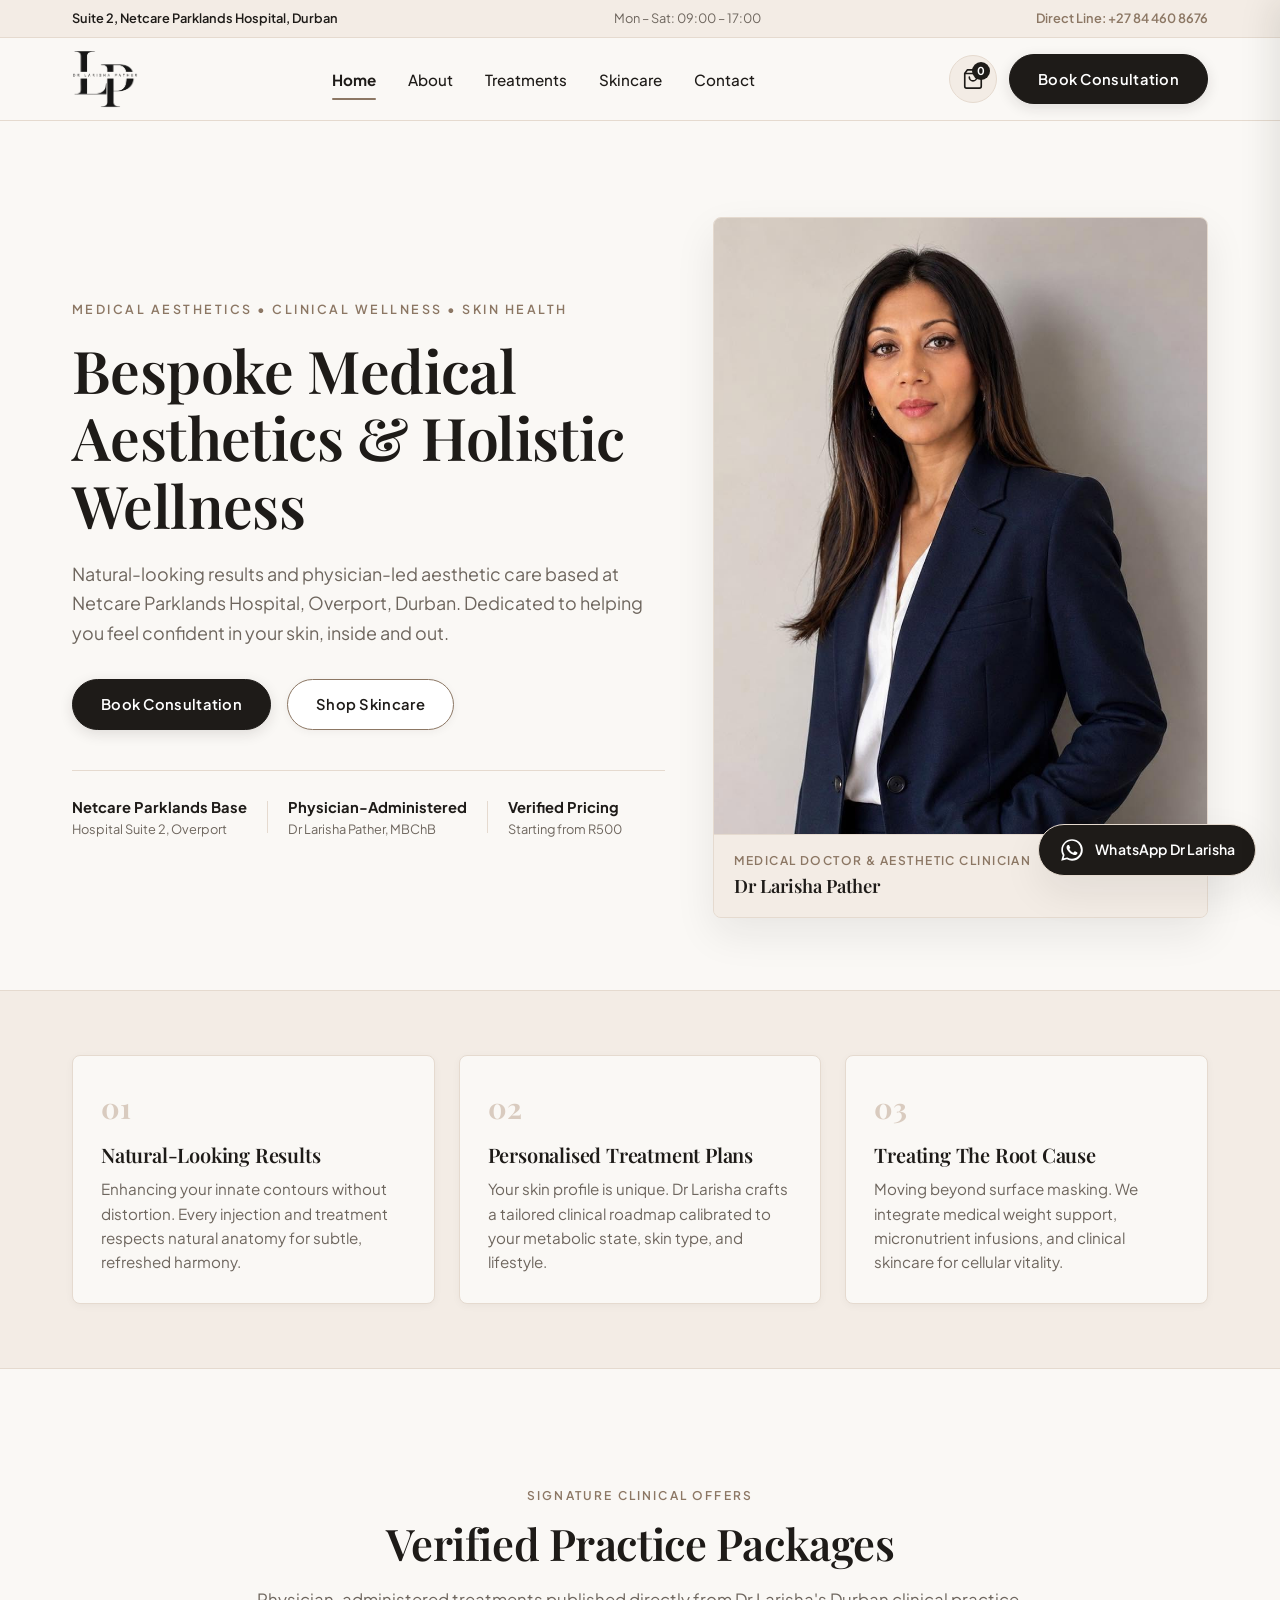
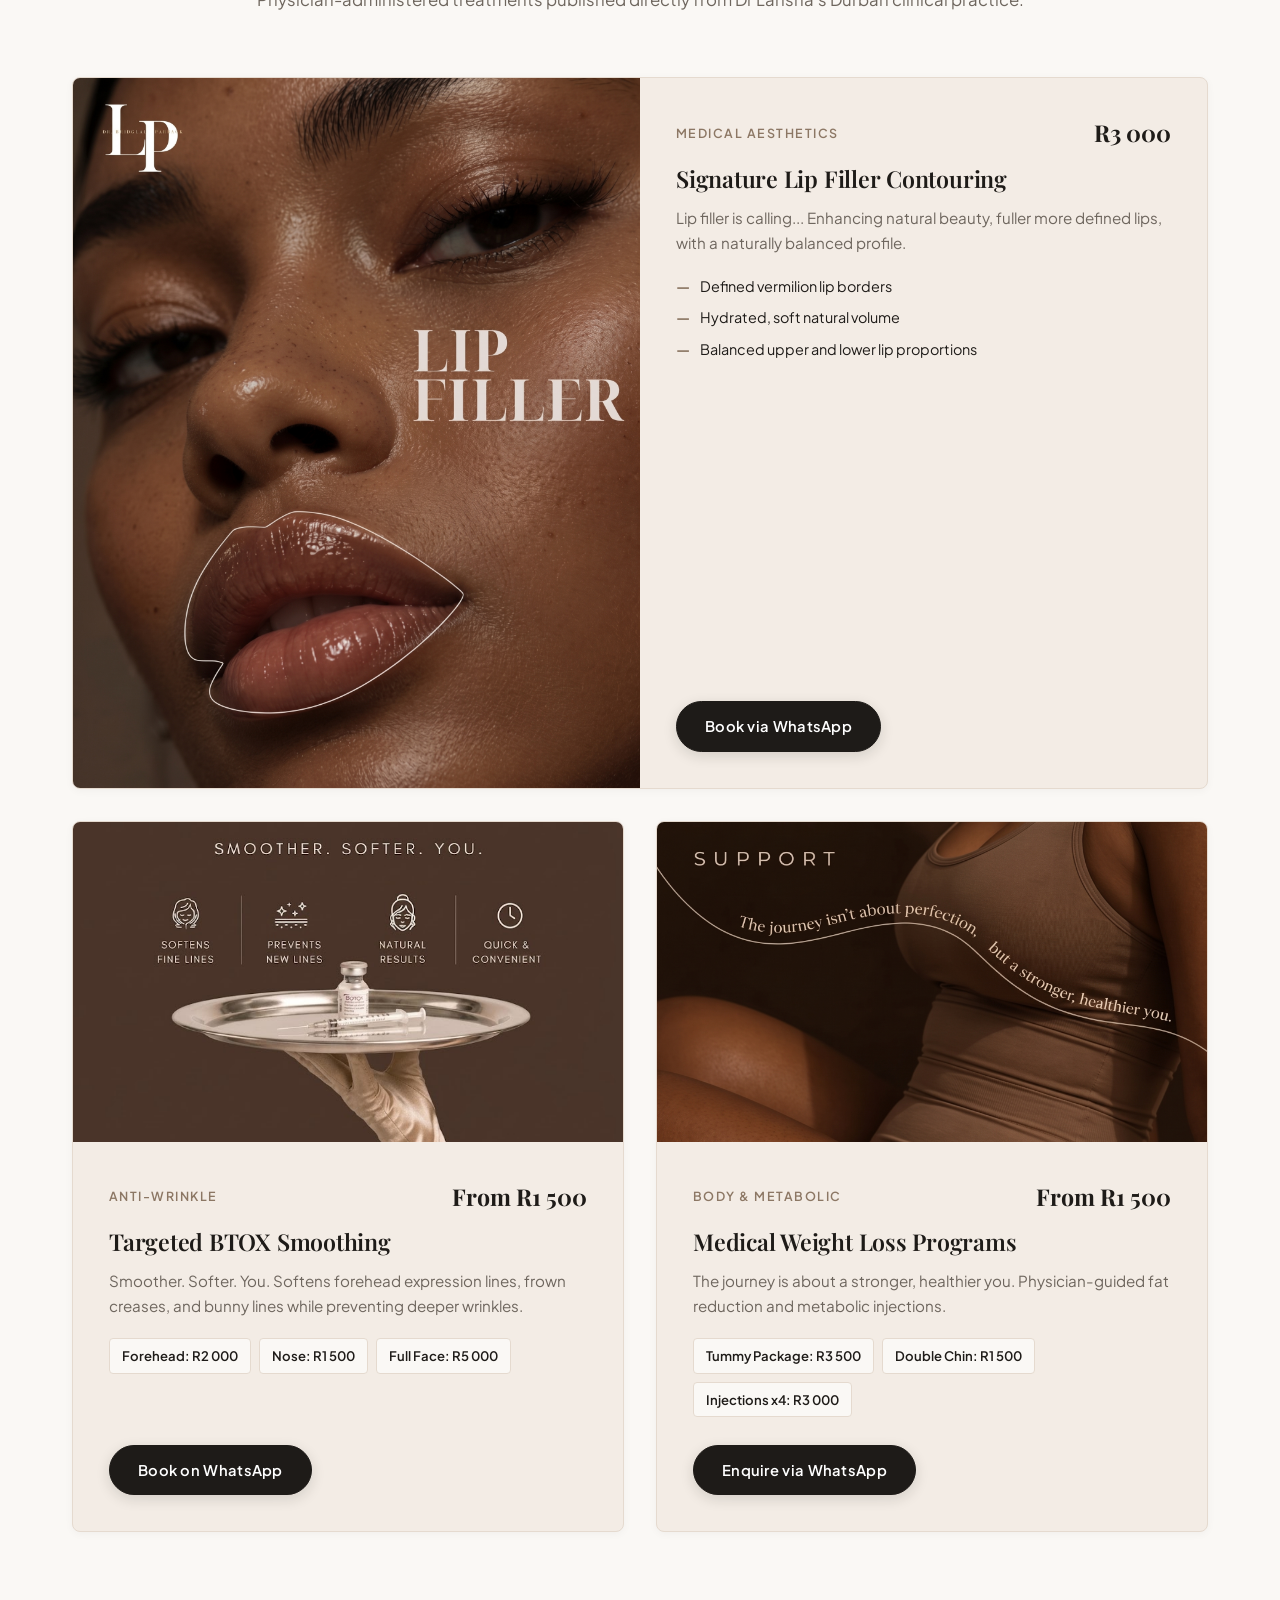
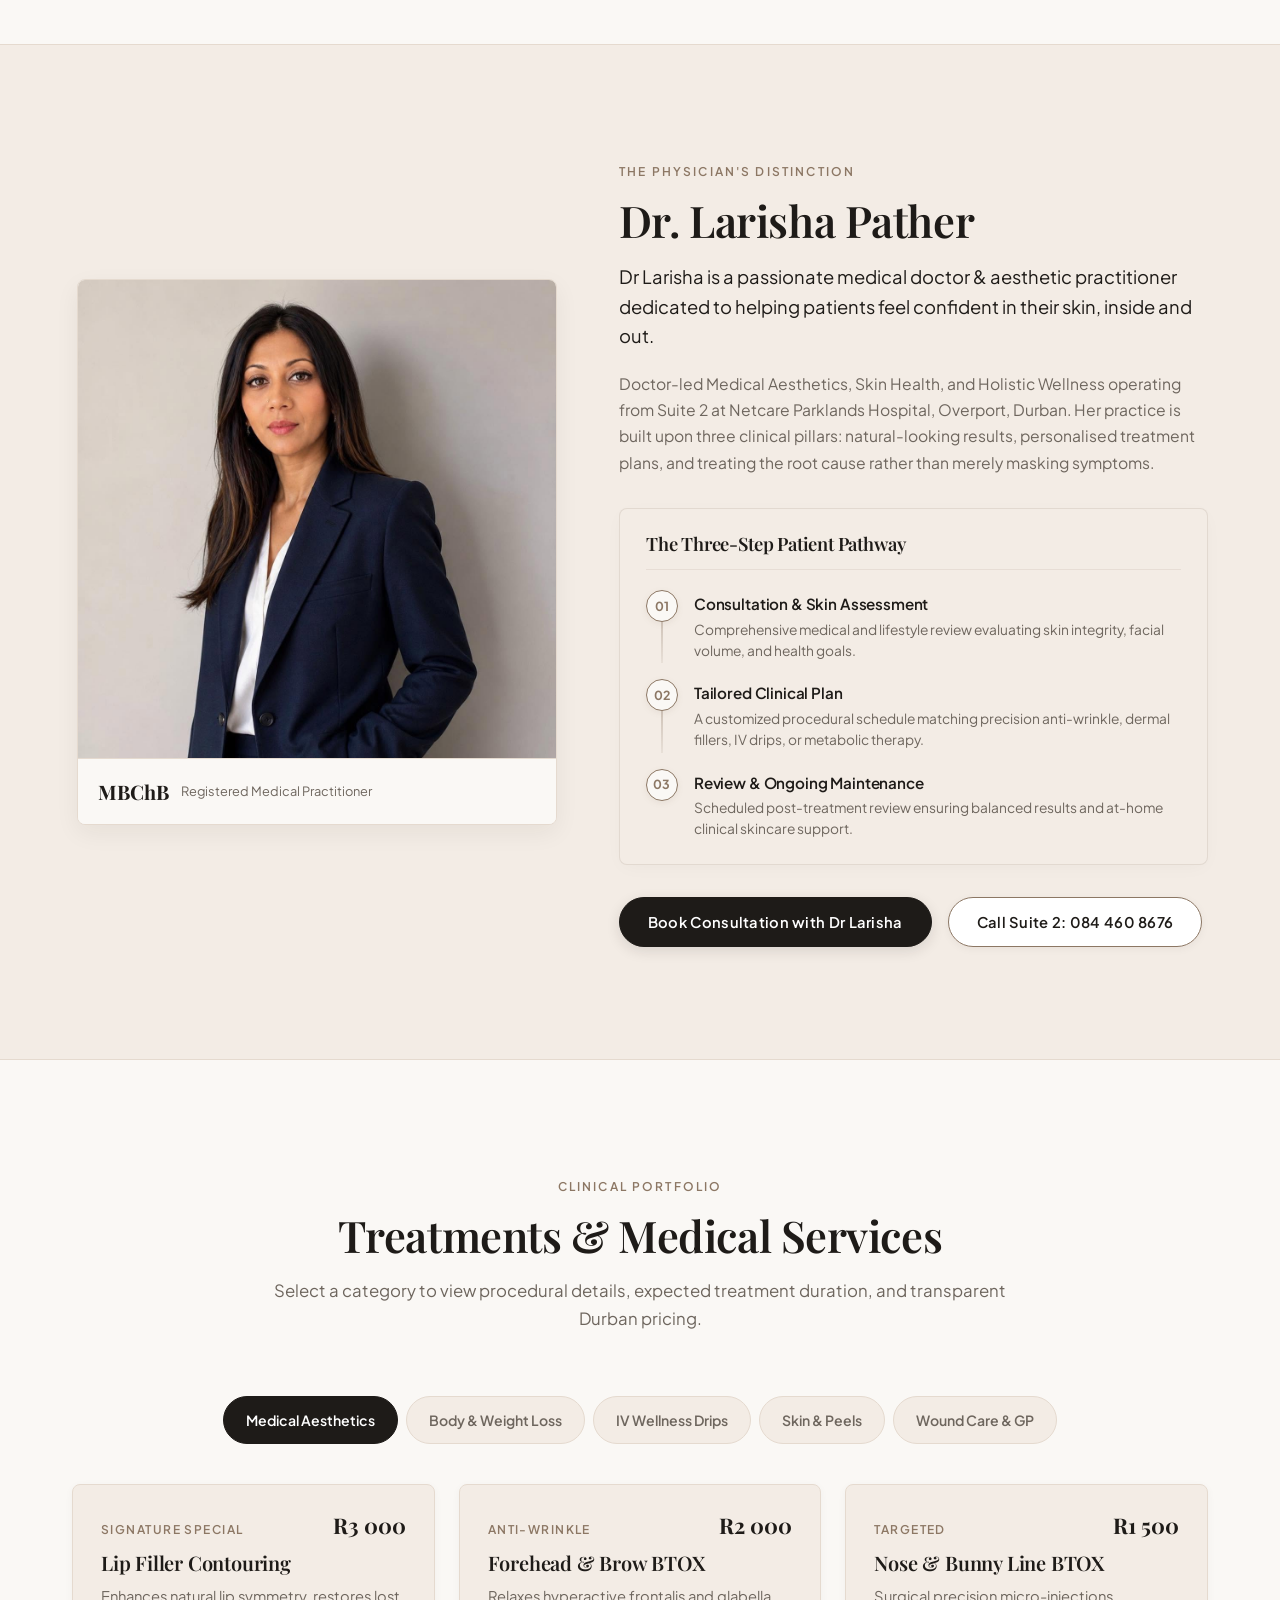
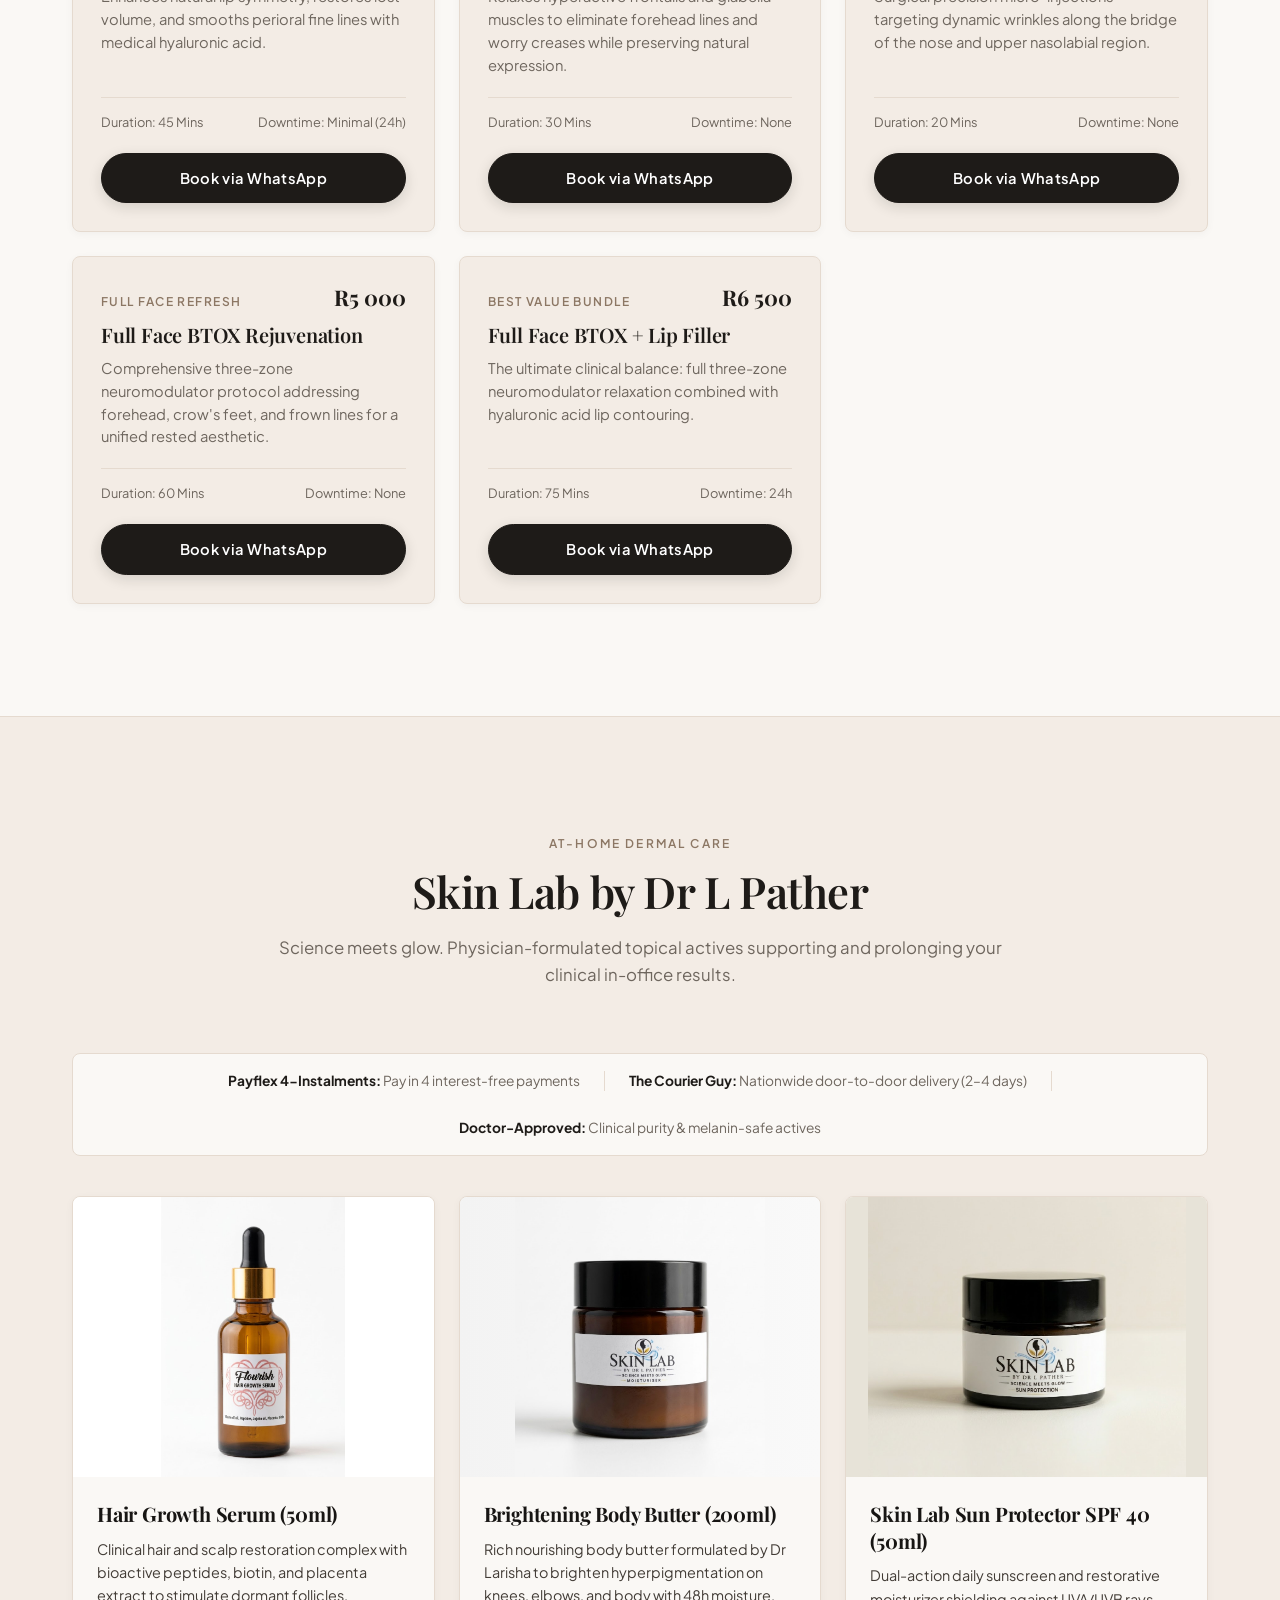
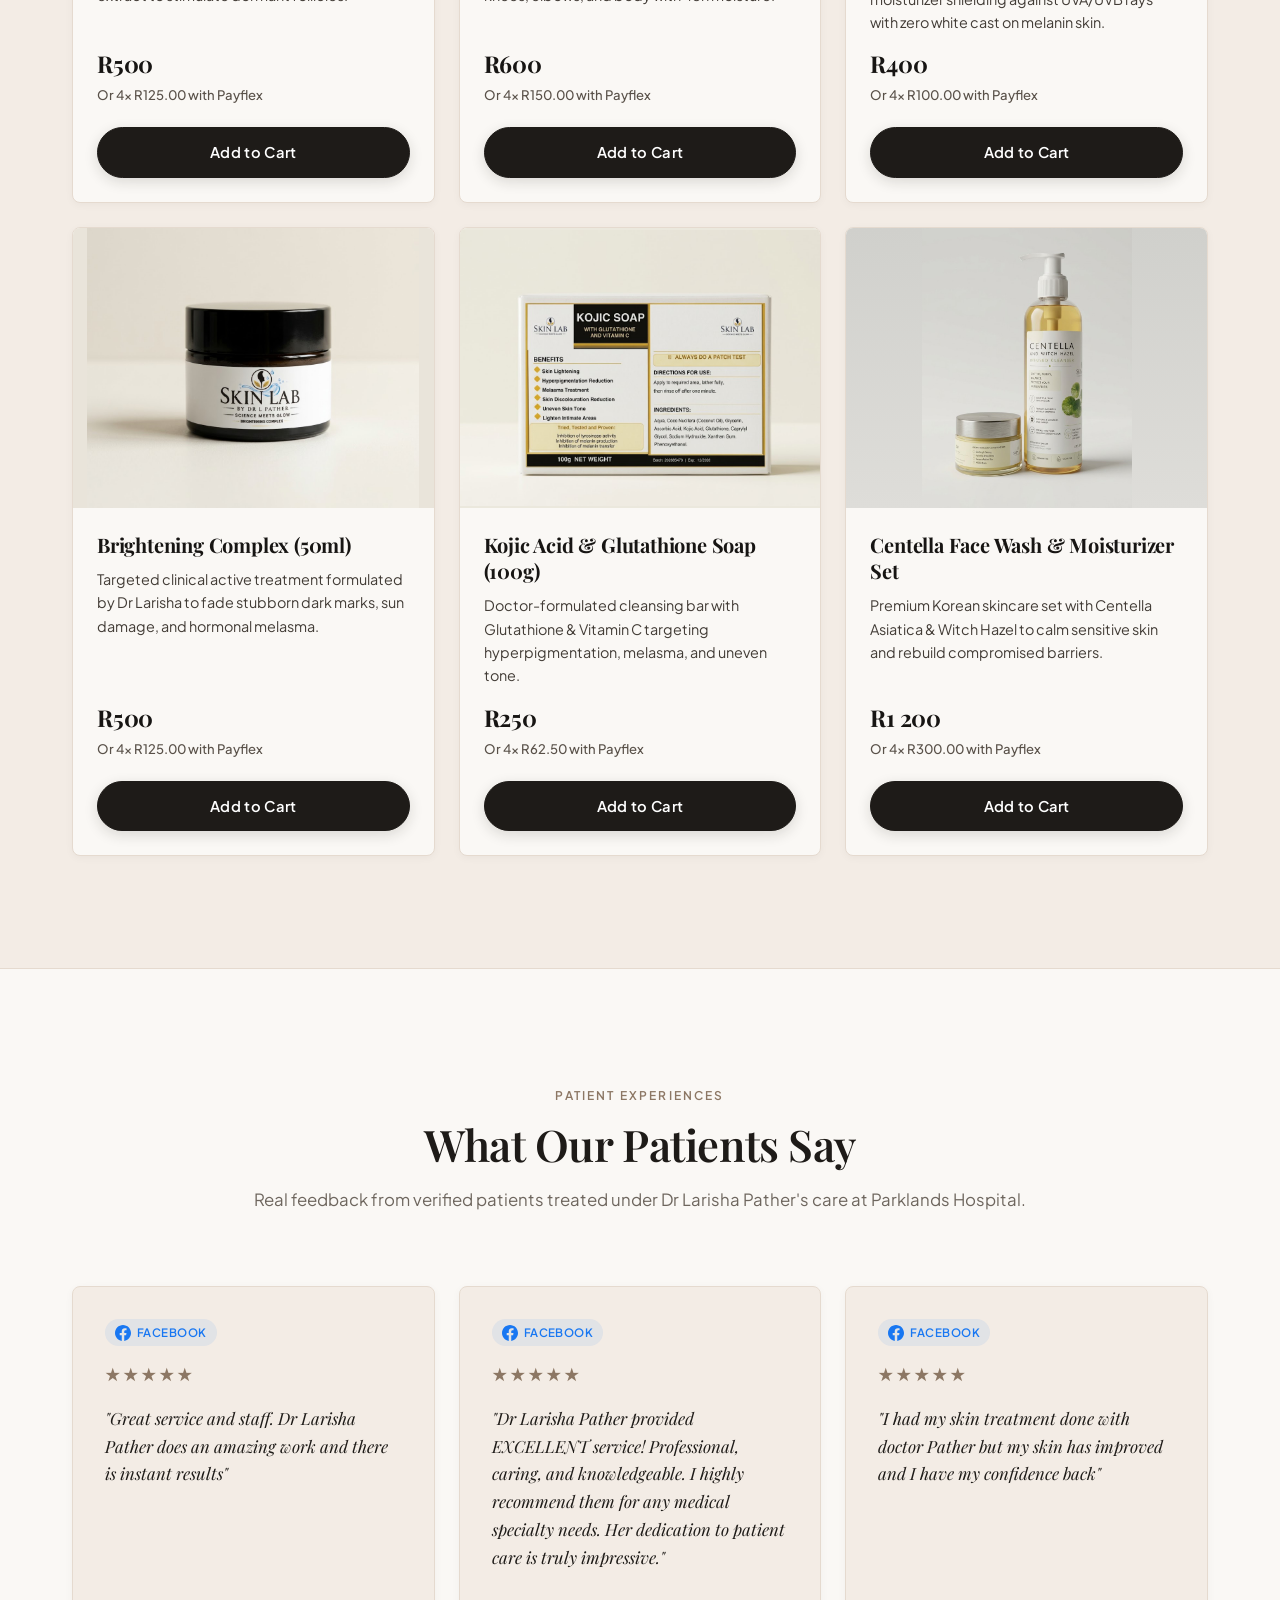
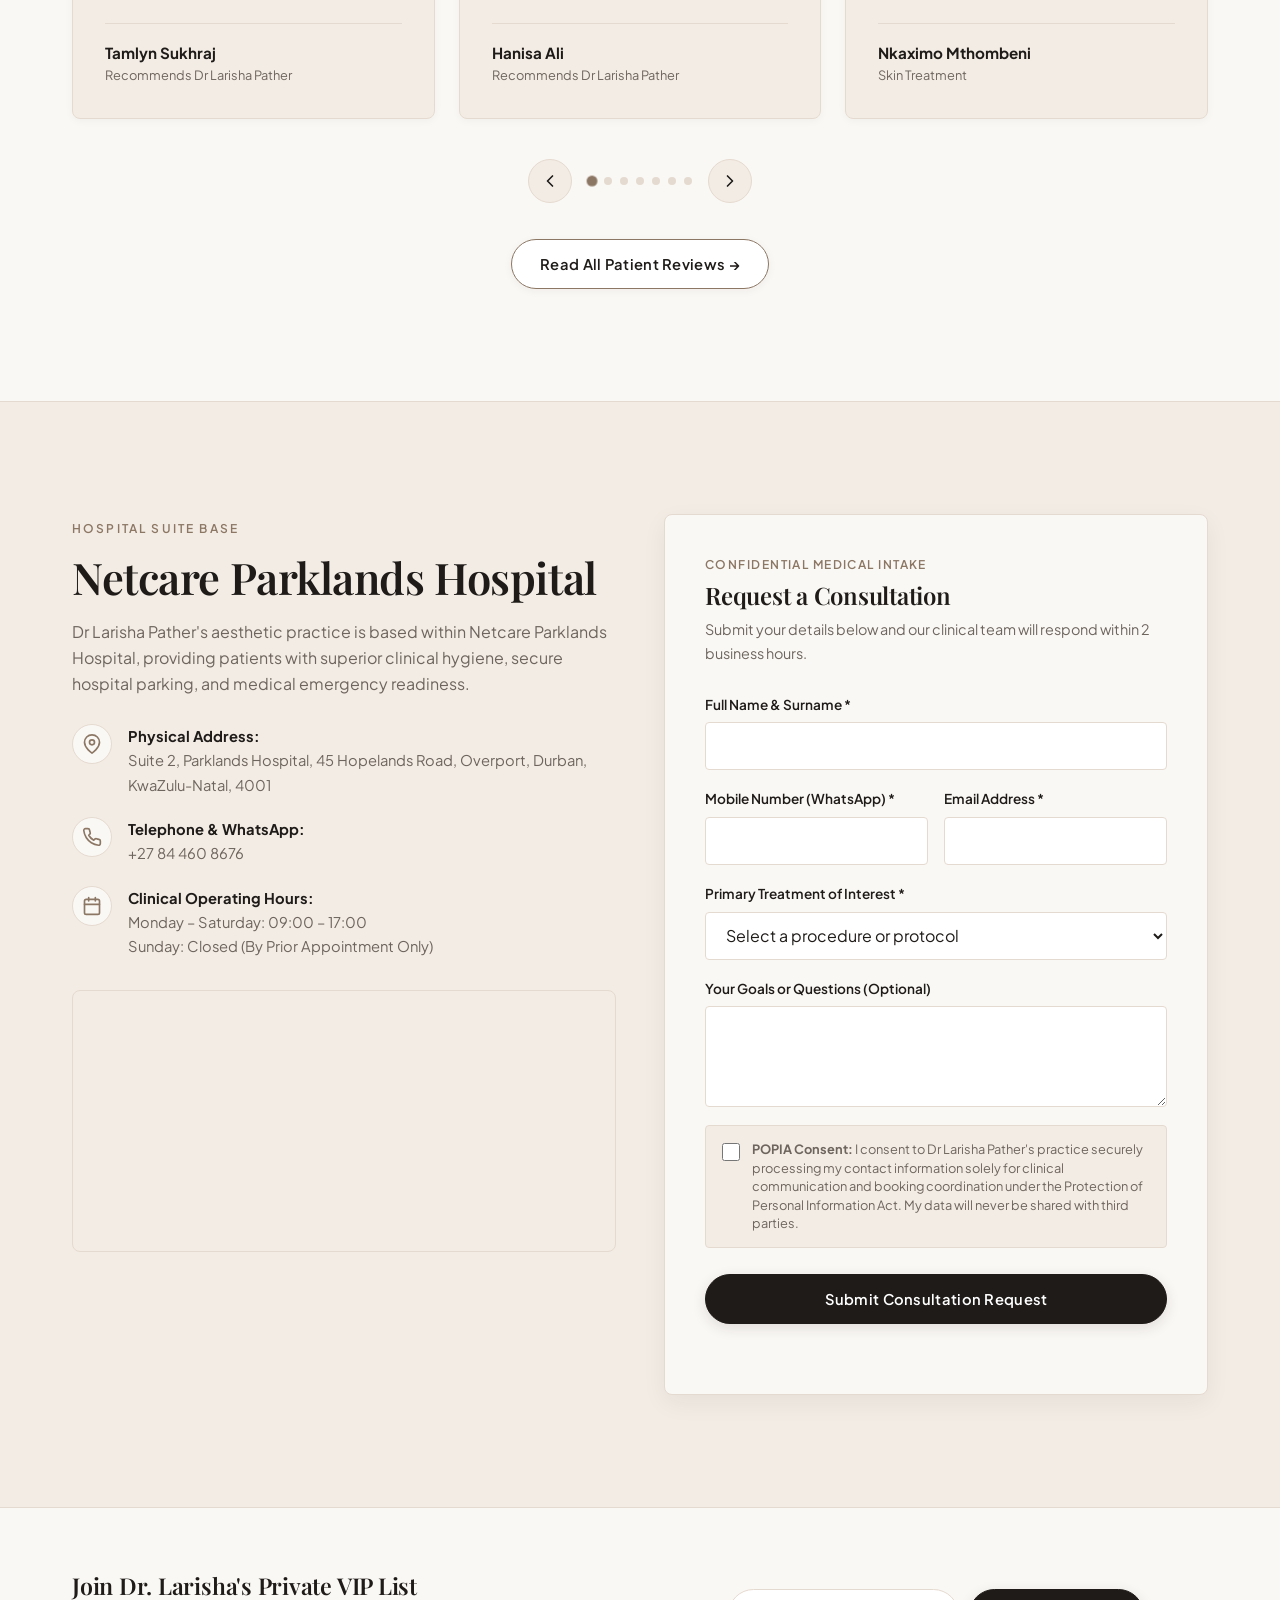
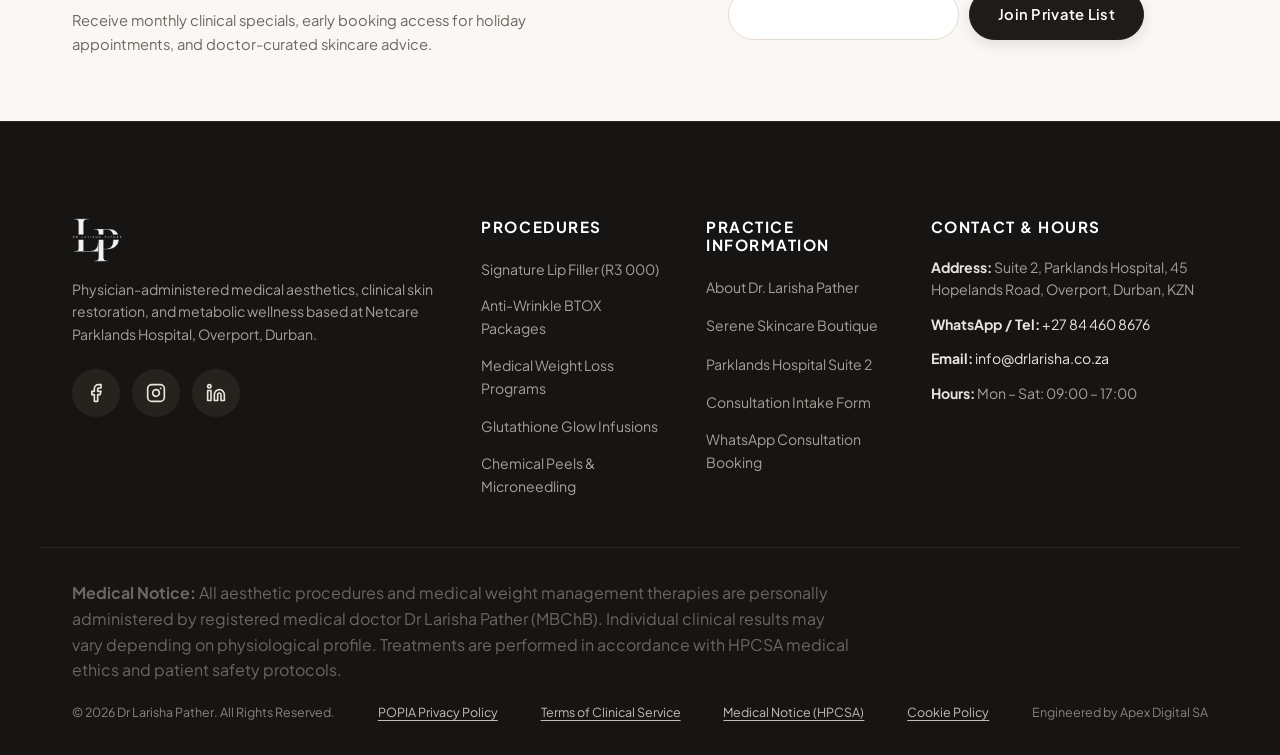
==== commit 4a18aae9: "feat: add patient review carousel, compliance pages, and styling refinements" ====
--- a/index.html
+++ b/index.html
@@ -952,61 +952,179 @@
       </div>
     </section>
 
-    <!-- SOURCED PATIENT TESTIMONIALS (Section 5) -->
+    <!-- VERIFIED PATIENT REVIEWS (Section 5) -->
     <section class="section-reviews" aria-label="Verified Patient Reviews">
       <div class="site-container">
         <div class="section-head text-center">
           <div class="section-eyebrow">Patient Experiences</div>
-          <h2 class="section-title">Natural Clinical Outcomes</h2>
-          <p class="section-subtitle">Real feedback from patients treated under Dr Larisha's care at Parklands Hospital.
-          </p>
-        </div>
-
-        <div class="reviews-grid">
-          <blockquote class="review-card" data-source="facebook">
-            <div class="patient-stars" data-source="facebook" aria-label="5 out of 5 stars">
-              <span class="star-symbol">&#9733;&#9733;&#9733;&#9733;&#9733;</span>
-            </div>
-            <p class="patient-quote" data-source="facebook">
-              "Dr Larisha is incredible! I was nervous about lip fillers looking artificial, but she took time to
-              explain the proportions. My lips look fuller yet completely natural. No one can tell I had anything
-              done—they just say I look rested."
-            </p>
-            <footer class="patient-author" data-source="facebook">
-              <span class="author-name">Pravina M.</span>
-              <span class="author-treatment">Lip Filler Contouring &bull; Durban</span>
-            </footer>
-          </blockquote>
-
-          <blockquote class="review-card" data-source="facebook">
-            <div class="patient-stars" data-source="facebook" aria-label="5 out of 5 stars">
-              <span class="star-symbol">&#9733;&#9733;&#9733;&#9733;&#9733;</span>
-            </div>
-            <p class="patient-quote" data-source="facebook">
-              "The IV Glow Drips and medical facial peel transformed my skin texture completely. My pigmentation patches
-              have faded significantly within three sessions. Having a registered medical doctor administer treatments
-              inside Parklands Hospital gave me complete peace of mind."
-            </p>
-            <footer class="patient-author" data-source="facebook">
-              <span class="author-name">Thandeka Z.</span>
-              <span class="author-treatment">Glow Drip + Chemical Peel &bull; Berea</span>
-            </footer>
-          </blockquote>
-
-          <blockquote class="review-card" data-source="facebook">
-            <div class="patient-stars" data-source="facebook" aria-label="5 out of 5 stars">
-              <span class="star-symbol">&#9733;&#9733;&#9733;&#9733;&#9733;</span>
-            </div>
-            <p class="patient-quote" data-source="facebook">
-              "I completed the tummy reduction package alongside her dietary guidance. Lost stubborn lower abdomen
-              centimetres without surgery or excessive downtime. Dr Larisha genuinely cares about treating root causes
-              and metabolic health."
-            </p>
-            <footer class="patient-author" data-source="facebook">
-              <span class="author-name">Suresh N.</span>
-              <span class="author-treatment">Medical Weight Management &bull; Overport</span>
-            </footer>
-          </blockquote>
+          <h2 class="section-title">What Our Patients Say</h2>
+          <p class="section-subtitle">Real feedback from verified patients treated under Dr Larisha Pather's care at Parklands Hospital.</p>
+        </div>
+
+        <div class="reviews-carousel" id="reviewsCarousel" aria-roledescription="carousel" aria-label="Patient reviews">
+          <div class="reviews-track" id="reviewsTrack">
+
+            <!-- Facebook: Tamlyn Sukhraj -->
+            <blockquote class="review-card" data-source="facebook">
+              <div class="review-source-badge" data-platform="facebook">
+                <svg width="16" height="16" viewBox="0 0 24 24" fill="currentColor"><path d="M24 12.073c0-6.627-5.373-12-12-12s-12 5.373-12 12c0 5.99 4.388 10.954 10.125 11.854v-8.385H7.078v-3.47h3.047V9.43c0-3.007 1.792-4.669 4.533-4.669 1.312 0 2.686.235 2.686.235v2.953H15.83c-1.491 0-1.956.925-1.956 1.874v2.25h3.328l-.532 3.47h-2.796v8.385C19.612 23.027 24 18.062 24 12.073z"/></svg>
+                Facebook
+              </div>
+              <div class="patient-stars" aria-label="Recommends">
+                <span class="star-symbol">&#9733;&#9733;&#9733;&#9733;&#9733;</span>
+              </div>
+              <p class="patient-quote">"Great service and staff. Dr Larisha Pather does an amazing work and there is instant results"</p>
+              <footer class="patient-author">
+                <span class="author-name">Tamlyn Sukhraj</span>
+                <span class="author-treatment">Recommends Dr Larisha Pather</span>
+              </footer>
+            </blockquote>
+
+            <!-- Facebook: Hanisa Ali -->
+            <blockquote class="review-card" data-source="facebook">
+              <div class="review-source-badge" data-platform="facebook">
+                <svg width="16" height="16" viewBox="0 0 24 24" fill="currentColor"><path d="M24 12.073c0-6.627-5.373-12-12-12s-12 5.373-12 12c0 5.99 4.388 10.954 10.125 11.854v-8.385H7.078v-3.47h3.047V9.43c0-3.007 1.792-4.669 4.533-4.669 1.312 0 2.686.235 2.686.235v2.953H15.83c-1.491 0-1.956.925-1.956 1.874v2.25h3.328l-.532 3.47h-2.796v8.385C19.612 23.027 24 18.062 24 12.073z"/></svg>
+                Facebook
+              </div>
+              <div class="patient-stars" aria-label="Recommends">
+                <span class="star-symbol">&#9733;&#9733;&#9733;&#9733;&#9733;</span>
+              </div>
+              <p class="patient-quote">"Dr Larisha Pather provided EXCELLENT service! Professional, caring, and knowledgeable. I highly recommend them for any medical specialty needs. Her dedication to patient care is truly impressive."</p>
+              <footer class="patient-author">
+                <span class="author-name">Hanisa Ali</span>
+                <span class="author-treatment">Recommends Dr Larisha Pather</span>
+              </footer>
+            </blockquote>
+
+            <!-- Facebook: Nkaximo Mthombeni -->
+            <blockquote class="review-card" data-source="facebook">
+              <div class="review-source-badge" data-platform="facebook">
+                <svg width="16" height="16" viewBox="0 0 24 24" fill="currentColor"><path d="M24 12.073c0-6.627-5.373-12-12-12s-12 5.373-12 12c0 5.99 4.388 10.954 10.125 11.854v-8.385H7.078v-3.47h3.047V9.43c0-3.007 1.792-4.669 4.533-4.669 1.312 0 2.686.235 2.686.235v2.953H15.83c-1.491 0-1.956.925-1.956 1.874v2.25h3.328l-.532 3.47h-2.796v8.385C19.612 23.027 24 18.062 24 12.073z"/></svg>
+                Facebook
+              </div>
+              <div class="patient-stars" aria-label="Recommends">
+                <span class="star-symbol">&#9733;&#9733;&#9733;&#9733;&#9733;</span>
+              </div>
+              <p class="patient-quote">"I had my skin treatment done with doctor Pather but my skin has improved and I have my confidence back"</p>
+              <footer class="patient-author">
+                <span class="author-name">Nkaximo Mthombeni</span>
+                <span class="author-treatment">Skin Treatment</span>
+              </footer>
+            </blockquote>
+
+            <!-- Facebook: Mpume MaMthiyane KaSkangane -->
+            <blockquote class="review-card" data-source="facebook">
+              <div class="review-source-badge" data-platform="facebook">
+                <svg width="16" height="16" viewBox="0 0 24 24" fill="currentColor"><path d="M24 12.073c0-6.627-5.373-12-12-12s-12 5.373-12 12c0 5.99 4.388 10.954 10.125 11.854v-8.385H7.078v-3.47h3.047V9.43c0-3.007 1.792-4.669 4.533-4.669 1.312 0 2.686.235 2.686.235v2.953H15.83c-1.491 0-1.956.925-1.956 1.874v2.25h3.328l-.532 3.47h-2.796v8.385C19.612 23.027 24 18.062 24 12.073z"/></svg>
+                Facebook
+              </div>
+              <div class="patient-stars" aria-label="Recommends">
+                <span class="star-symbol">&#9733;&#9733;&#9733;&#9733;&#9733;</span>
+              </div>
+              <p class="patient-quote">"She listens with compassion. Her team is the best"</p>
+              <footer class="patient-author">
+                <span class="author-name">Mpume MaMthiyane KaSkangane</span>
+                <span class="author-treatment">Recommends Dr Larisha Pather</span>
+              </footer>
+            </blockquote>
+
+            <!-- Google: Nabeelah Osman -->
+            <blockquote class="review-card" data-source="google">
+              <div class="review-source-badge" data-platform="google">
+                <svg width="16" height="16" viewBox="0 0 24 24"><path d="M22.56 12.25c0-.78-.07-1.53-.2-2.25H12v4.26h5.92a5.06 5.06 0 0 1-2.2 3.32v2.77h3.57c2.08-1.92 3.28-4.74 3.28-8.1z" fill="#4285F4"/><path d="M12 23c2.97 0 5.46-.98 7.28-2.66l-3.57-2.77c-.98.66-2.23 1.06-3.71 1.06-2.86 0-5.29-1.93-6.16-4.53H2.18v2.84C3.99 20.53 7.7 23 12 23z" fill="#34A853"/><path d="M5.84 14.09c-.22-.66-.35-1.36-.35-2.09s.13-1.43.35-2.09V7.07H2.18C1.43 8.55 1 10.22 1 12s.43 3.45 1.18 4.93l2.85-2.22.81-.62z" fill="#FBBC05"/><path d="M12 5.38c1.62 0 3.06.56 4.21 1.64l3.15-3.15C17.45 2.09 14.97 1 12 1 7.7 1 3.99 3.47 2.18 7.07l3.66 2.84c.87-2.6 3.3-4.53 6.16-4.53z" fill="#EA4335"/></svg>
+                Google
+              </div>
+              <div class="patient-stars" aria-label="5 out of 5 stars">
+                <span class="star-symbol">&#9733;&#9733;&#9733;&#9733;&#9733;</span>
+              </div>
+              <p class="patient-quote">"Fantastic as always. Dr Pather is amazing at what she does, had fillers and no bruising or excessive bleeding as Dr's technique is gentle and on point. Her fillers also last for over a year - as per my previous sessions and im extremely happy with my results."</p>
+              <footer class="patient-author">
+                <span class="author-name">Nabeelah Osman</span>
+                <span class="author-treatment">Dermal Fillers</span>
+              </footer>
+            </blockquote>
+
+            <!-- Google: Mariette Bouwer -->
+            <blockquote class="review-card" data-source="google">
+              <div class="review-source-badge" data-platform="google">
+                <svg width="16" height="16" viewBox="0 0 24 24"><path d="M22.56 12.25c0-.78-.07-1.53-.2-2.25H12v4.26h5.92a5.06 5.06 0 0 1-2.2 3.32v2.77h3.57c2.08-1.92 3.28-4.74 3.28-8.1z" fill="#4285F4"/><path d="M12 23c2.97 0 5.46-.98 7.28-2.66l-3.57-2.77c-.98.66-2.23 1.06-3.71 1.06-2.86 0-5.29-1.93-6.16-4.53H2.18v2.84C3.99 20.53 7.7 23 12 23z" fill="#34A853"/><path d="M5.84 14.09c-.22-.66-.35-1.36-.35-2.09s.13-1.43.35-2.09V7.07H2.18C1.43 8.55 1 10.22 1 12s.43 3.45 1.18 4.93l2.85-2.22.81-.62z" fill="#FBBC05"/><path d="M12 5.38c1.62 0 3.06.56 4.21 1.64l3.15-3.15C17.45 2.09 14.97 1 12 1 7.7 1 3.99 3.47 2.18 7.07l3.66 2.84c.87-2.6 3.3-4.53 6.16-4.53z" fill="#EA4335"/></svg>
+                Google
+              </div>
+              <div class="patient-stars" aria-label="5 out of 5 stars">
+                <span class="star-symbol">&#9733;&#9733;&#9733;&#9733;&#9733;</span>
+              </div>
+              <p class="patient-quote">"I had my profhilo done 4 weeks ago. Im over the moon. My skin is much firmer and it's got a lovely glow. Can't wait for my 2nd app"</p>
+              <footer class="patient-author">
+                <span class="author-name">Mariette Bouwer</span>
+                <span class="author-treatment">Profhilo</span>
+              </footer>
+            </blockquote>
+
+            <!-- Google: Suhina Fitzpatrick -->
+            <blockquote class="review-card" data-source="google">
+              <div class="review-source-badge" data-platform="google">
+                <svg width="16" height="16" viewBox="0 0 24 24"><path d="M22.56 12.25c0-.78-.07-1.53-.2-2.25H12v4.26h5.92a5.06 5.06 0 0 1-2.2 3.32v2.77h3.57c2.08-1.92 3.28-4.74 3.28-8.1z" fill="#4285F4"/><path d="M12 23c2.97 0 5.46-.98 7.28-2.66l-3.57-2.77c-.98.66-2.23 1.06-3.71 1.06-2.86 0-5.29-1.93-6.16-4.53H2.18v2.84C3.99 20.53 7.7 23 12 23z" fill="#34A853"/><path d="M5.84 14.09c-.22-.66-.35-1.36-.35-2.09s.13-1.43.35-2.09V7.07H2.18C1.43 8.55 1 10.22 1 12s.43 3.45 1.18 4.93l2.85-2.22.81-.62z" fill="#FBBC05"/><path d="M12 5.38c1.62 0 3.06.56 4.21 1.64l3.15-3.15C17.45 2.09 14.97 1 12 1 7.7 1 3.99 3.47 2.18 7.07l3.66 2.84c.87-2.6 3.3-4.53 6.16-4.53z" fill="#EA4335"/></svg>
+                Google
+              </div>
+              <div class="patient-stars" aria-label="5 out of 5 stars">
+                <span class="star-symbol">&#9733;&#9733;&#9733;&#9733;&#9733;</span>
+              </div>
+              <p class="patient-quote">"Amazing service by Dr Larisha Pather and her amazing team. Thank you for your care and expert advice. A very happy client!"</p>
+              <footer class="patient-author">
+                <span class="author-name">Suhina Fitzpatrick</span>
+                <span class="author-treatment">General Consultation</span>
+              </footer>
+            </blockquote>
+
+            <!-- Google: Slindokuhle Dlamini -->
+            <blockquote class="review-card" data-source="google">
+              <div class="review-source-badge" data-platform="google">
+                <svg width="16" height="16" viewBox="0 0 24 24"><path d="M22.56 12.25c0-.78-.07-1.53-.2-2.25H12v4.26h5.92a5.06 5.06 0 0 1-2.2 3.32v2.77h3.57c2.08-1.92 3.28-4.74 3.28-8.1z" fill="#4285F4"/><path d="M12 23c2.97 0 5.46-.98 7.28-2.66l-3.57-2.77c-.98.66-2.23 1.06-3.71 1.06-2.86 0-5.29-1.93-6.16-4.53H2.18v2.84C3.99 20.53 7.7 23 12 23z" fill="#34A853"/><path d="M5.84 14.09c-.22-.66-.35-1.36-.35-2.09s.13-1.43.35-2.09V7.07H2.18C1.43 8.55 1 10.22 1 12s.43 3.45 1.18 4.93l2.85-2.22.81-.62z" fill="#FBBC05"/><path d="M12 5.38c1.62 0 3.06.56 4.21 1.64l3.15-3.15C17.45 2.09 14.97 1 12 1 7.7 1 3.99 3.47 2.18 7.07l3.66 2.84c.87-2.6 3.3-4.53 6.16-4.53z" fill="#EA4335"/></svg>
+                Google
+              </div>
+              <div class="patient-stars" aria-label="5 out of 5 stars">
+                <span class="star-symbol">&#9733;&#9733;&#9733;&#9733;&#9733;</span>
+              </div>
+              <p class="patient-quote">"Started my journey on the 23rd of March and I'm on Mounjaro it's been 2 months now and I've already lost 12kgs already"</p>
+              <footer class="patient-author">
+                <span class="author-name">Slindokuhle Dlamini</span>
+                <span class="author-treatment">Weight Management (Mounjaro)</span>
+              </footer>
+            </blockquote>
+
+            <!-- Google: Tamlyn Marimuthu -->
+            <blockquote class="review-card" data-source="google">
+              <div class="review-source-badge" data-platform="google">
+                <svg width="16" height="16" viewBox="0 0 24 24"><path d="M22.56 12.25c0-.78-.07-1.53-.2-2.25H12v4.26h5.92a5.06 5.06 0 0 1-2.2 3.32v2.77h3.57c2.08-1.92 3.28-4.74 3.28-8.1z" fill="#4285F4"/><path d="M12 23c2.97 0 5.46-.98 7.28-2.66l-3.57-2.77c-.98.66-2.23 1.06-3.71 1.06-2.86 0-5.29-1.93-6.16-4.53H2.18v2.84C3.99 20.53 7.7 23 12 23z" fill="#34A853"/><path d="M5.84 14.09c-.22-.66-.35-1.36-.35-2.09s.13-1.43.35-2.09V7.07H2.18C1.43 8.55 1 10.22 1 12s.43 3.45 1.18 4.93l2.85-2.22.81-.62z" fill="#FBBC05"/><path d="M12 5.38c1.62 0 3.06.56 4.21 1.64l3.15-3.15C17.45 2.09 14.97 1 12 1 7.7 1 3.99 3.47 2.18 7.07l3.66 2.84c.87-2.6 3.3-4.53 6.16-4.53z" fill="#EA4335"/></svg>
+                Google
+              </div>
+              <div class="patient-stars" aria-label="5 out of 5 stars">
+                <span class="star-symbol">&#9733;&#9733;&#9733;&#9733;&#9733;</span>
+              </div>
+              <p class="patient-quote">"Amazing professional service, with instant results"</p>
+              <footer class="patient-author">
+                <span class="author-name">Tamlyn Marimuthu</span>
+                <span class="author-treatment">Aesthetic Treatment</span>
+              </footer>
+            </blockquote>
+
+          </div>
+        </div>
+
+        <div class="reviews-carousel-nav" aria-label="Carousel navigation">
+          <button class="carousel-arrow carousel-prev" id="reviewsPrev" aria-label="Previous reviews">
+            <svg width="20" height="20" viewBox="0 0 24 24" fill="none" stroke="currentColor" stroke-width="2" stroke-linecap="round" stroke-linejoin="round"><polyline points="15 18 9 12 15 6"></polyline></svg>
+          </button>
+          <div class="carousel-indicators" id="reviewsIndicators"></div>
+          <button class="carousel-arrow carousel-next" id="reviewsNext" aria-label="Next reviews">
+            <svg width="20" height="20" viewBox="0 0 24 24" fill="none" stroke="currentColor" stroke-width="2" stroke-linecap="round" stroke-linejoin="round"><polyline points="9 18 15 12 9 6"></polyline></svg>
+          </button>
+        </div>
+
+        <div class="reviews-cta-wrap text-center" style="margin-top: 36px;">
+          <a href="about.html#patient-reviews" class="btn btn-secondary">
+            Read All Patient Reviews &rarr;
+          </a>
         </div>
       </div>
     </section>
@@ -1258,8 +1376,10 @@
       </div>
       <div class="legal-links-row">
         <span>&copy; 2026 Dr Larisha Pather. All Rights Reserved.</span>
-        <span>POPIA Data Privacy Policy</span>
-        <span>Terms of Clinical Service</span>
+        <a href="privacy-policy.html">POPIA Privacy Policy</a>
+        <a href="terms.html">Terms of Clinical Service</a>
+        <a href="medical-disclaimer.html">Medical Notice (HPCSA)</a>
+        <a href="cookie-policy.html">Cookie Policy</a>
         <span>Engineered by Apex Digital SA</span>
       </div>
     </div>
--- a/style.css
+++ b/style.css
@@ -1849,12 +1849,12 @@
   align-items: center;
   justify-content: center;
   overflow: hidden;
-  cursor: zoom-in;
+  cursor: default;
   padding: 24px;
 }
 
 .inspect-zoom-stage.is-zoomed {
-  cursor: zoom-out;
+  cursor: default;
 }
 
 .inspect-modal-img {
@@ -2045,15 +2045,29 @@
    -------------------------------------------------------------------------- */
 .section-reviews {
   padding: clamp(64px, 9vw, 112px) 0;
-}
-
-.reviews-grid {
-  display: grid;
-  grid-template-columns: 1fr;
+  overflow: hidden;
+}
+
+/* Carousel viewport */
+.reviews-carousel {
+  position: relative;
+  overflow: hidden;
+  margin: 0 -16px;
+  padding: 8px 16px;
+}
+
+/* Carousel track — horizontal flex strip */
+.reviews-track {
+  display: flex;
   gap: 24px;
-}
-
+  transition: transform 500ms var(--ease-out);
+  will-change: transform;
+}
+
+/* Each card occupies a fixed portion of viewport */
 .review-card {
+  flex: 0 0 calc(100% - 16px);
+  min-width: 0;
   padding: 32px;
   background-color: var(--surface);
   border: 1px solid var(--line);
@@ -2063,6 +2077,18 @@
   justify-content: space-between;
   box-shadow: var(--shadow-sm);
   transition: transform 250ms var(--ease-out), box-shadow 250ms var(--ease-out), border-color 200ms ease;
+}
+
+@media (min-width: 600px) {
+  .review-card {
+    flex: 0 0 calc(50% - 16px);
+  }
+}
+
+@media (min-width: 960px) {
+  .review-card {
+    flex: 0 0 calc(33.333% - 16px);
+  }
 }
 
 @media (hover: hover) and (pointer: fine) {
@@ -2073,6 +2099,35 @@
   }
 }
 
+/* Source badge (Facebook / Google) */
+.review-source-badge {
+  display: inline-flex;
+  align-items: center;
+  gap: 6px;
+  font-size: 0.72rem;
+  font-weight: 600;
+  letter-spacing: 0.04em;
+  text-transform: uppercase;
+  padding: 4px 10px;
+  border-radius: var(--radius-pill);
+  margin-bottom: 14px;
+  width: fit-content;
+}
+
+.review-source-badge[data-platform="facebook"] {
+  background-color: rgba(24, 119, 242, 0.08);
+  color: #1877F2;
+}
+
+.review-source-badge[data-platform="google"] {
+  background-color: rgba(66, 133, 244, 0.06);
+  color: var(--text);
+}
+
+.review-source-badge svg {
+  flex-shrink: 0;
+}
+
 .patient-stars {
   color: var(--brand);
   font-size: 1.1rem;
@@ -2087,6 +2142,7 @@
   line-height: 1.65;
   color: var(--text);
   margin-bottom: 24px;
+  flex-grow: 1;
 }
 
 .patient-author {
@@ -2106,6 +2162,70 @@
   font-size: 0.8rem;
   color: var(--muted);
 }
+
+/* Navigation arrows + dot indicators */
+.reviews-carousel-nav {
+  display: flex;
+  align-items: center;
+  justify-content: center;
+  gap: 16px;
+  margin-top: 32px;
+}
+
+.carousel-arrow {
+  width: 44px;
+  height: 44px;
+  min-width: 44px;
+  min-height: 44px;
+  border-radius: 50%;
+  border: 1px solid var(--line);
+  background: var(--surface);
+  color: var(--text);
+  cursor: pointer;
+  display: flex;
+  align-items: center;
+  justify-content: center;
+  transition: background 200ms ease, border-color 200ms ease, color 200ms ease;
+}
+
+.carousel-arrow:hover {
+  background: var(--cta);
+  border-color: var(--cta);
+  color: var(--cta-text);
+}
+
+.carousel-arrow:disabled {
+  opacity: 0.3;
+  cursor: default;
+  pointer-events: none;
+}
+
+.carousel-indicators {
+  display: flex;
+  align-items: center;
+  gap: 8px;
+}
+
+.carousel-dot {
+  width: 8px;
+  height: 8px;
+  border-radius: 50%;
+  border: none;
+  background: var(--line);
+  cursor: pointer;
+  padding: 0;
+  transition: background 200ms ease, transform 200ms ease;
+}
+
+.carousel-dot.active {
+  background: var(--brand);
+  transform: scale(1.35);
+}
+
+.carousel-dot:hover:not(.active) {
+  background: var(--brand-2);
+}
+
 
 /* --------------------------------------------------------------------------
    LOCATION & INTAKE FORM (Parklands Base)
@@ -2467,9 +2587,245 @@
 .legal-links-row {
   display: flex;
   flex-wrap: wrap;
-  gap: 20px;
+  gap: 16px 24px;
   align-items: center;
   justify-content: space-between;
+}
+
+.legal-links-row a {
+  color: #C5BCB4;
+  text-decoration: underline;
+  text-underline-offset: 3px;
+  transition: color var(--trans-fast);
+}
+
+.legal-links-row a:hover,
+.legal-links-row a:focus-visible {
+  color: #FFFFFF;
+}
+
+/* --------------------------------------------------------------------------
+   LEGAL & REGULATORY COMPLIANCE PAGES (POPIA, TERMS, HPCSA DISCLAIMER, COOKIES)
+   -------------------------------------------------------------------------- */
+.legal-page-wrapper {
+  background-color: var(--bg);
+  padding: clamp(40px, 5vw, 72px) 0 clamp(64px, 8vw, 100px);
+}
+
+.legal-content-container {
+  max-width: 860px;
+  margin: 0 auto;
+  background-color: var(--surface);
+  border: 1px solid var(--line);
+  border-radius: var(--radius-card);
+  padding: clamp(24px, 5vw, 60px);
+  box-shadow: 0 4px 24px rgba(30, 27, 24, 0.04);
+}
+
+.legal-badge-pill {
+  display: inline-flex;
+  align-items: center;
+  gap: 8px;
+  padding: 6px 14px;
+  background-color: rgba(140, 119, 100, 0.12);
+  color: var(--brand-1);
+  border: 1px solid rgba(140, 119, 100, 0.25);
+  border-radius: var(--radius-pill);
+  font-size: 0.78rem;
+  font-weight: 600;
+  text-transform: uppercase;
+  letter-spacing: 0.08em;
+  margin-bottom: 24px;
+}
+
+.legal-lead {
+  font-size: 1.05rem;
+  color: var(--text);
+  line-height: 1.7;
+  margin-bottom: 28px;
+  font-weight: 400;
+}
+
+.legal-callout {
+  background-color: #F4EFEA;
+  border-left: 4px solid var(--brand-1);
+  padding: 20px 24px;
+  border-radius: 0 var(--radius-sm) var(--radius-sm) 0;
+  margin: 28px 0;
+}
+
+.legal-callout-title {
+  font-size: 0.95rem;
+  font-weight: 700;
+  color: var(--primary);
+  margin-bottom: 6px;
+  display: flex;
+  align-items: center;
+  gap: 8px;
+}
+
+.legal-callout p {
+  font-size: 0.9rem;
+  color: var(--text-muted);
+  line-height: 1.6;
+  margin: 0;
+}
+
+.legal-toc {
+  background-color: #FAF8F5;
+  border: 1px solid var(--line);
+  border-radius: var(--radius-sm);
+  padding: 22px 26px;
+  margin-bottom: 36px;
+}
+
+.legal-toc-title {
+  font-size: 0.84rem;
+  text-transform: uppercase;
+  letter-spacing: 0.08em;
+  color: var(--brand-1);
+  font-weight: 700;
+  margin-bottom: 12px;
+}
+
+.legal-toc-list {
+  list-style: none;
+  padding: 0;
+  margin: 0;
+  display: grid;
+  grid-template-columns: 1fr;
+  gap: 10px;
+}
+
+@media (min-width: 640px) {
+  .legal-toc-list {
+    grid-template-columns: 1fr 1fr;
+    gap: 10px 24px;
+  }
+}
+
+.legal-toc-list a {
+  color: var(--text);
+  font-size: 0.92rem;
+  text-decoration: none;
+  display: inline-flex;
+  align-items: center;
+  gap: 8px;
+  transition: color var(--trans-fast);
+}
+
+.legal-toc-list a:hover {
+  color: var(--brand-1);
+  text-decoration: underline;
+}
+
+.legal-section {
+  padding-top: 36px;
+  margin-top: 36px;
+  border-top: 1px solid var(--line);
+}
+
+.legal-section:first-of-type {
+  border-top: none;
+  padding-top: 0;
+  margin-top: 0;
+}
+
+.legal-section h2 {
+  font-family: var(--font-display);
+  font-size: clamp(1.3rem, 2.5vw, 1.6rem);
+  color: var(--primary);
+  margin-bottom: 16px;
+  font-weight: 600;
+  letter-spacing: -0.01em;
+}
+
+.legal-section h3 {
+  font-size: 1.02rem;
+  color: var(--primary);
+  margin: 20px 0 8px;
+  font-weight: 600;
+}
+
+.legal-section p {
+  font-size: 0.95rem;
+  color: var(--text-muted);
+  line-height: 1.75;
+  margin-bottom: 14px;
+}
+
+.legal-section ul,
+.legal-section ol {
+  margin: 10px 0 18px 24px;
+  color: var(--text-muted);
+  font-size: 0.95rem;
+  line-height: 1.75;
+}
+
+.legal-section li {
+  margin-bottom: 8px;
+}
+
+.legal-table-wrapper {
+  overflow-x: auto;
+  margin: 22px 0;
+  border: 1px solid var(--line);
+  border-radius: var(--radius-sm);
+}
+
+.legal-table {
+  width: 100%;
+  border-collapse: collapse;
+  font-size: 0.88rem;
+  text-align: left;
+}
+
+.legal-table th,
+.legal-table td {
+  padding: 12px 16px;
+  border-bottom: 1px solid var(--line);
+  vertical-align: top;
+}
+
+.legal-table th {
+  background-color: #F4EFEA;
+  color: var(--primary);
+  font-weight: 600;
+  font-size: 0.82rem;
+  text-transform: uppercase;
+  letter-spacing: 0.04em;
+}
+
+.legal-table tr:last-child td {
+  border-bottom: none;
+}
+
+.legal-table td strong {
+  color: var(--primary);
+}
+
+.compliance-flag-box {
+  background-color: #FDF9EE;
+  border: 1px solid #E8D8A7;
+  border-radius: var(--radius-sm);
+  padding: 18px 22px;
+  margin: 28px 0;
+}
+
+.compliance-flag-title {
+  font-size: 0.86rem;
+  font-weight: 700;
+  color: #7A5B08;
+  text-transform: uppercase;
+  letter-spacing: 0.05em;
+  margin-bottom: 6px;
+}
+
+.compliance-flag-box p {
+  font-size: 0.88rem;
+  color: #5C4609;
+  line-height: 1.6;
+  margin: 0;
 }
 
 /* --------------------------------------------------------------------------
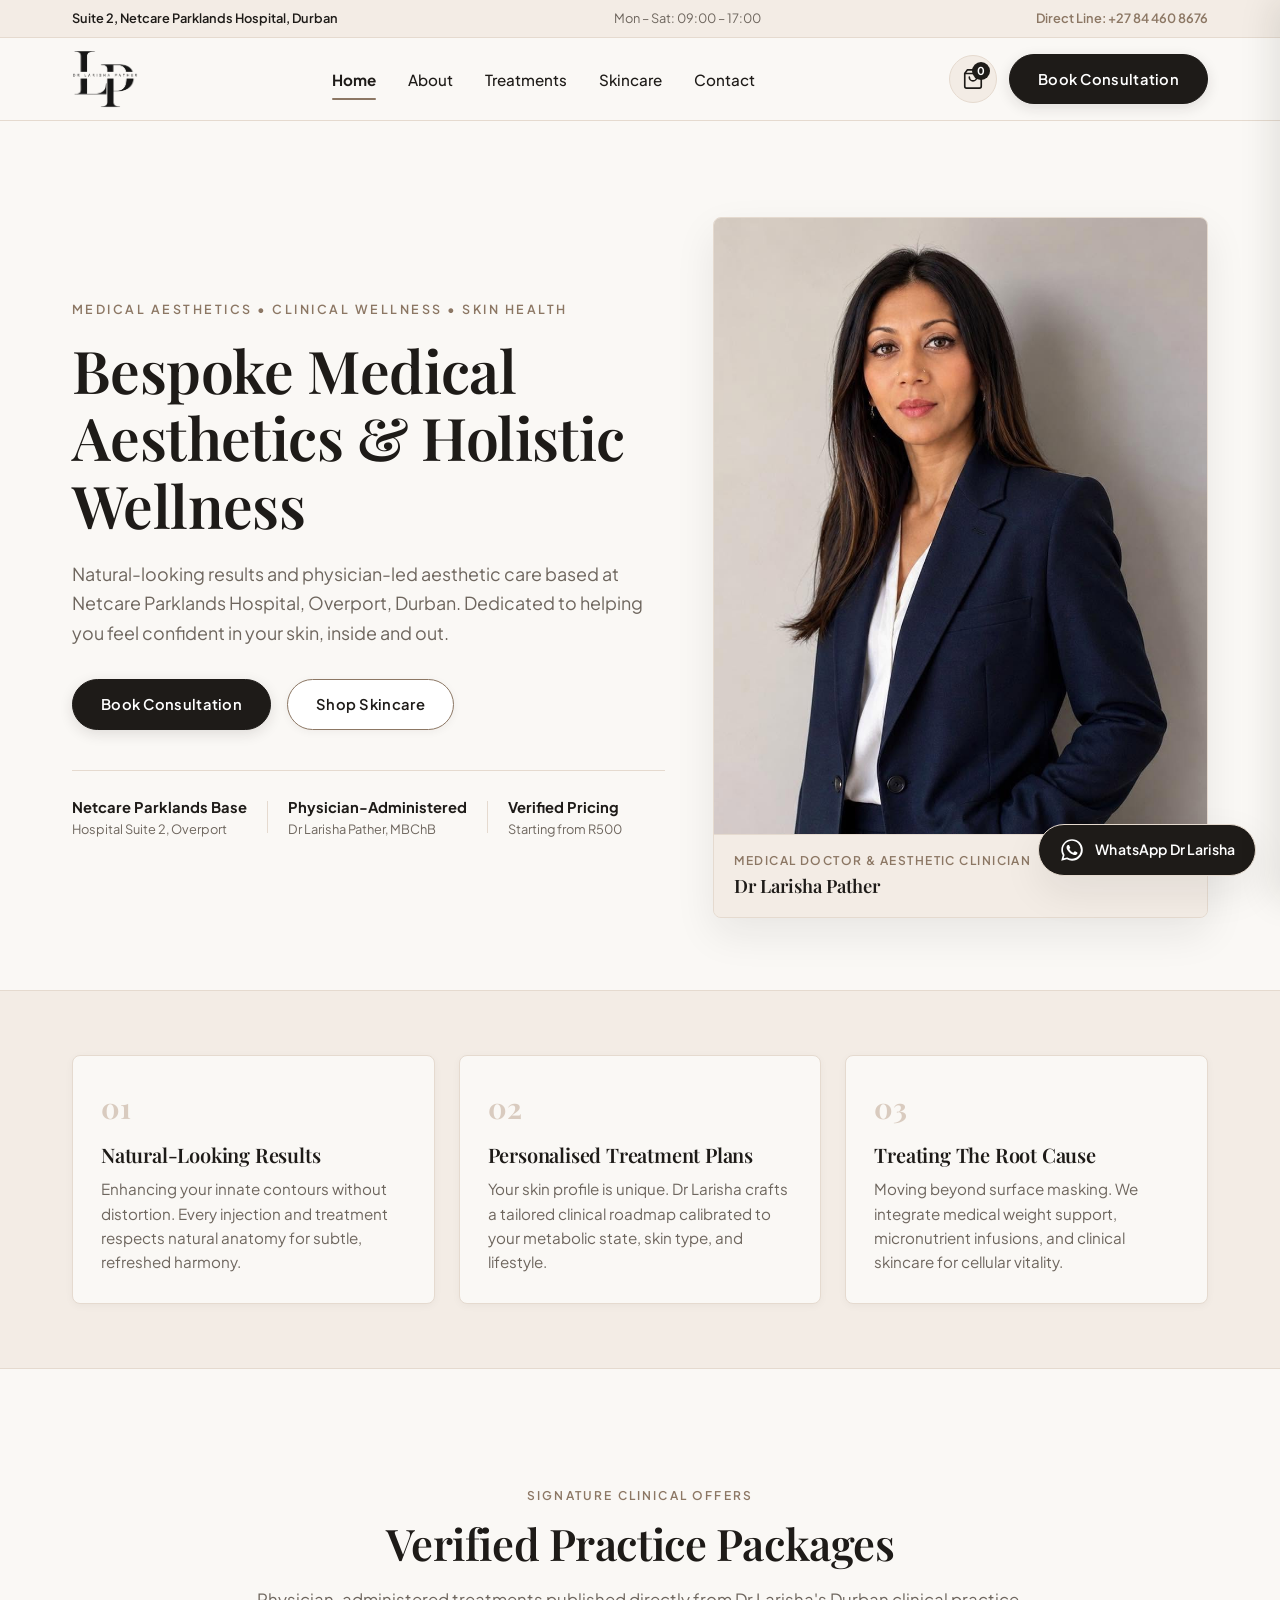
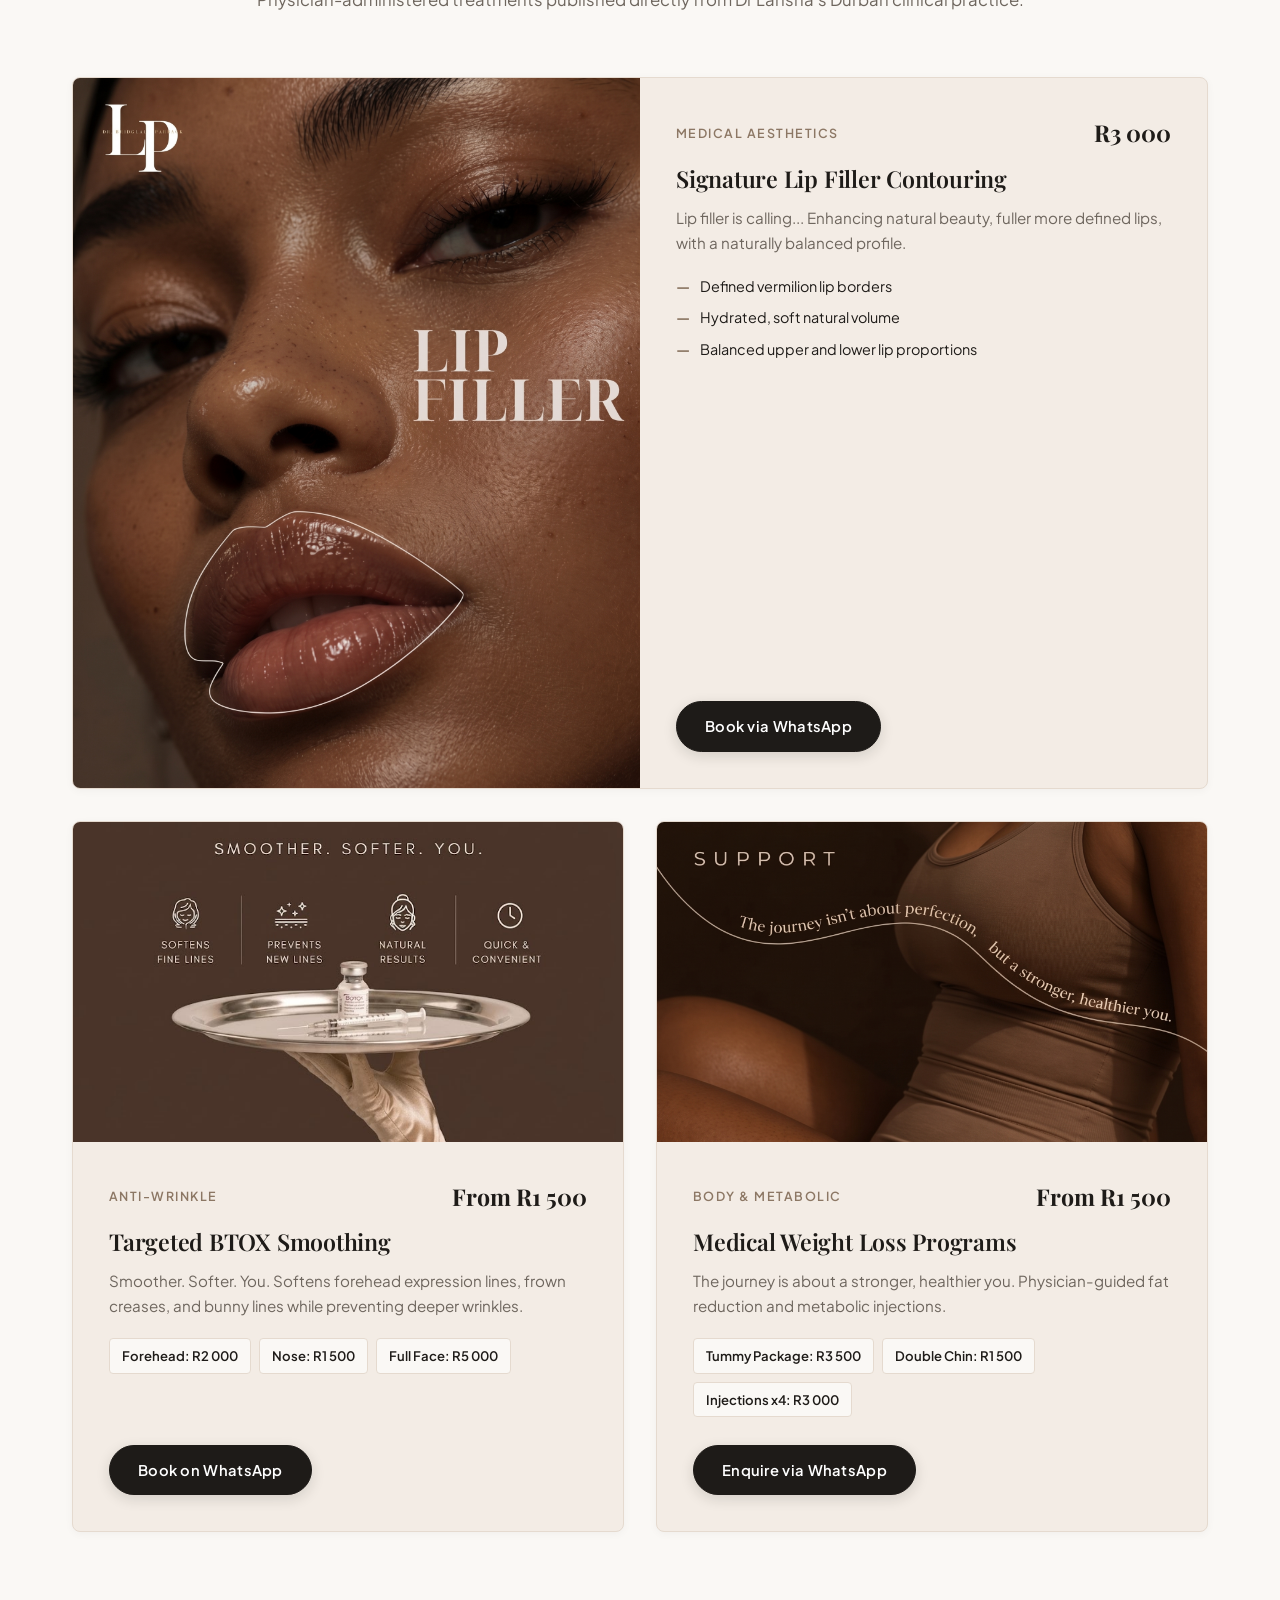
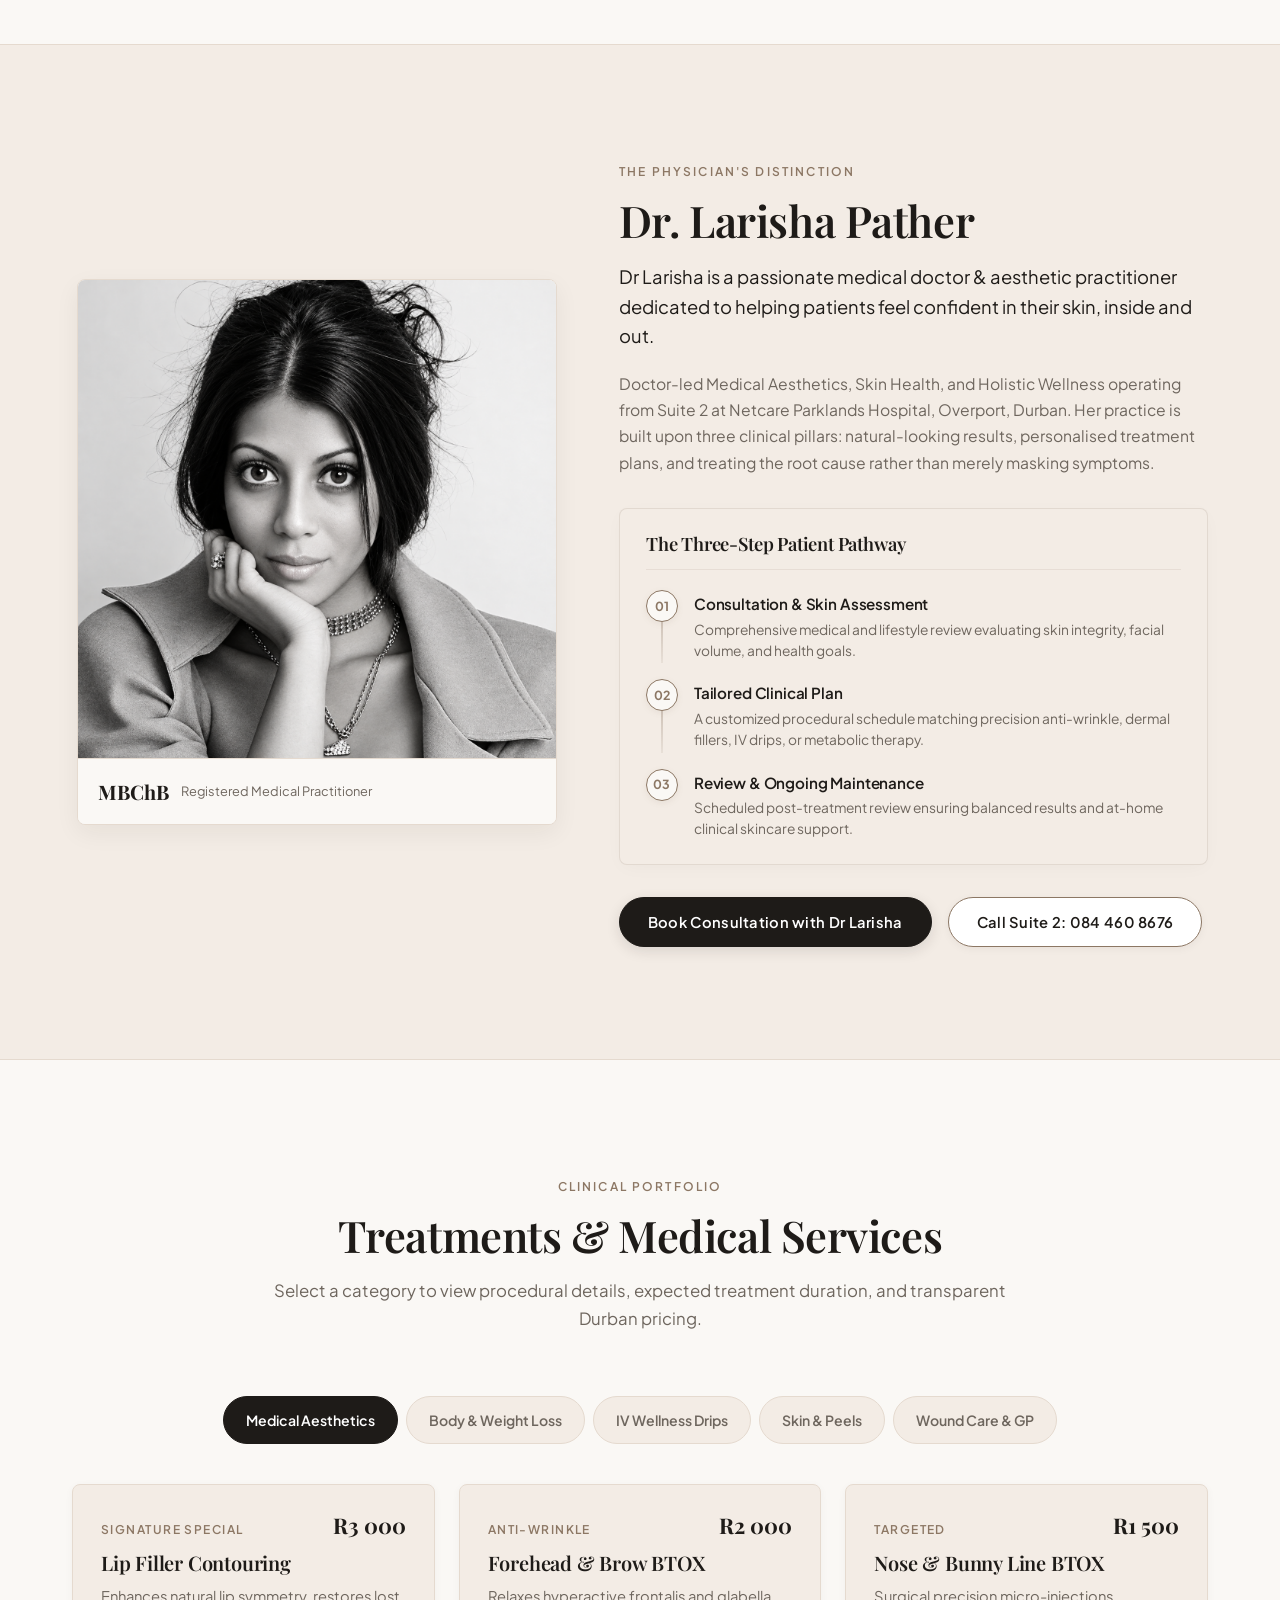
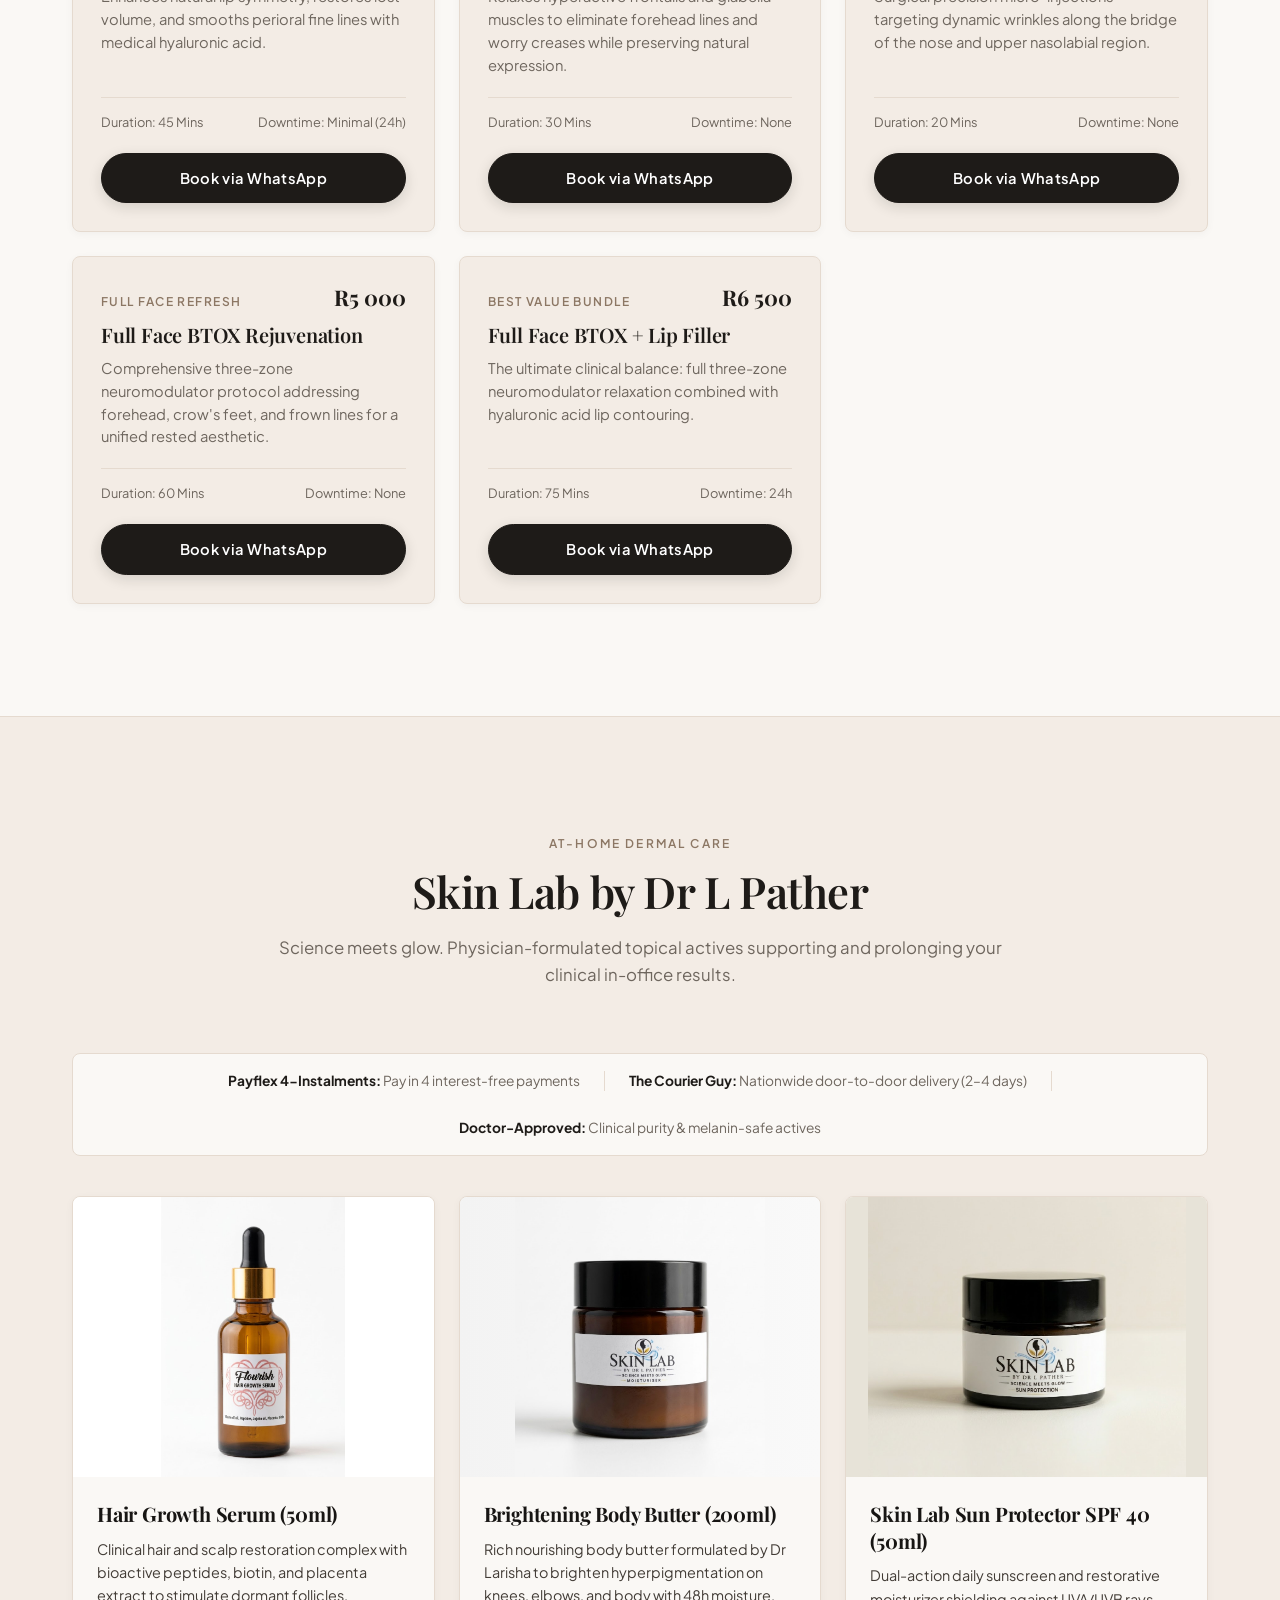
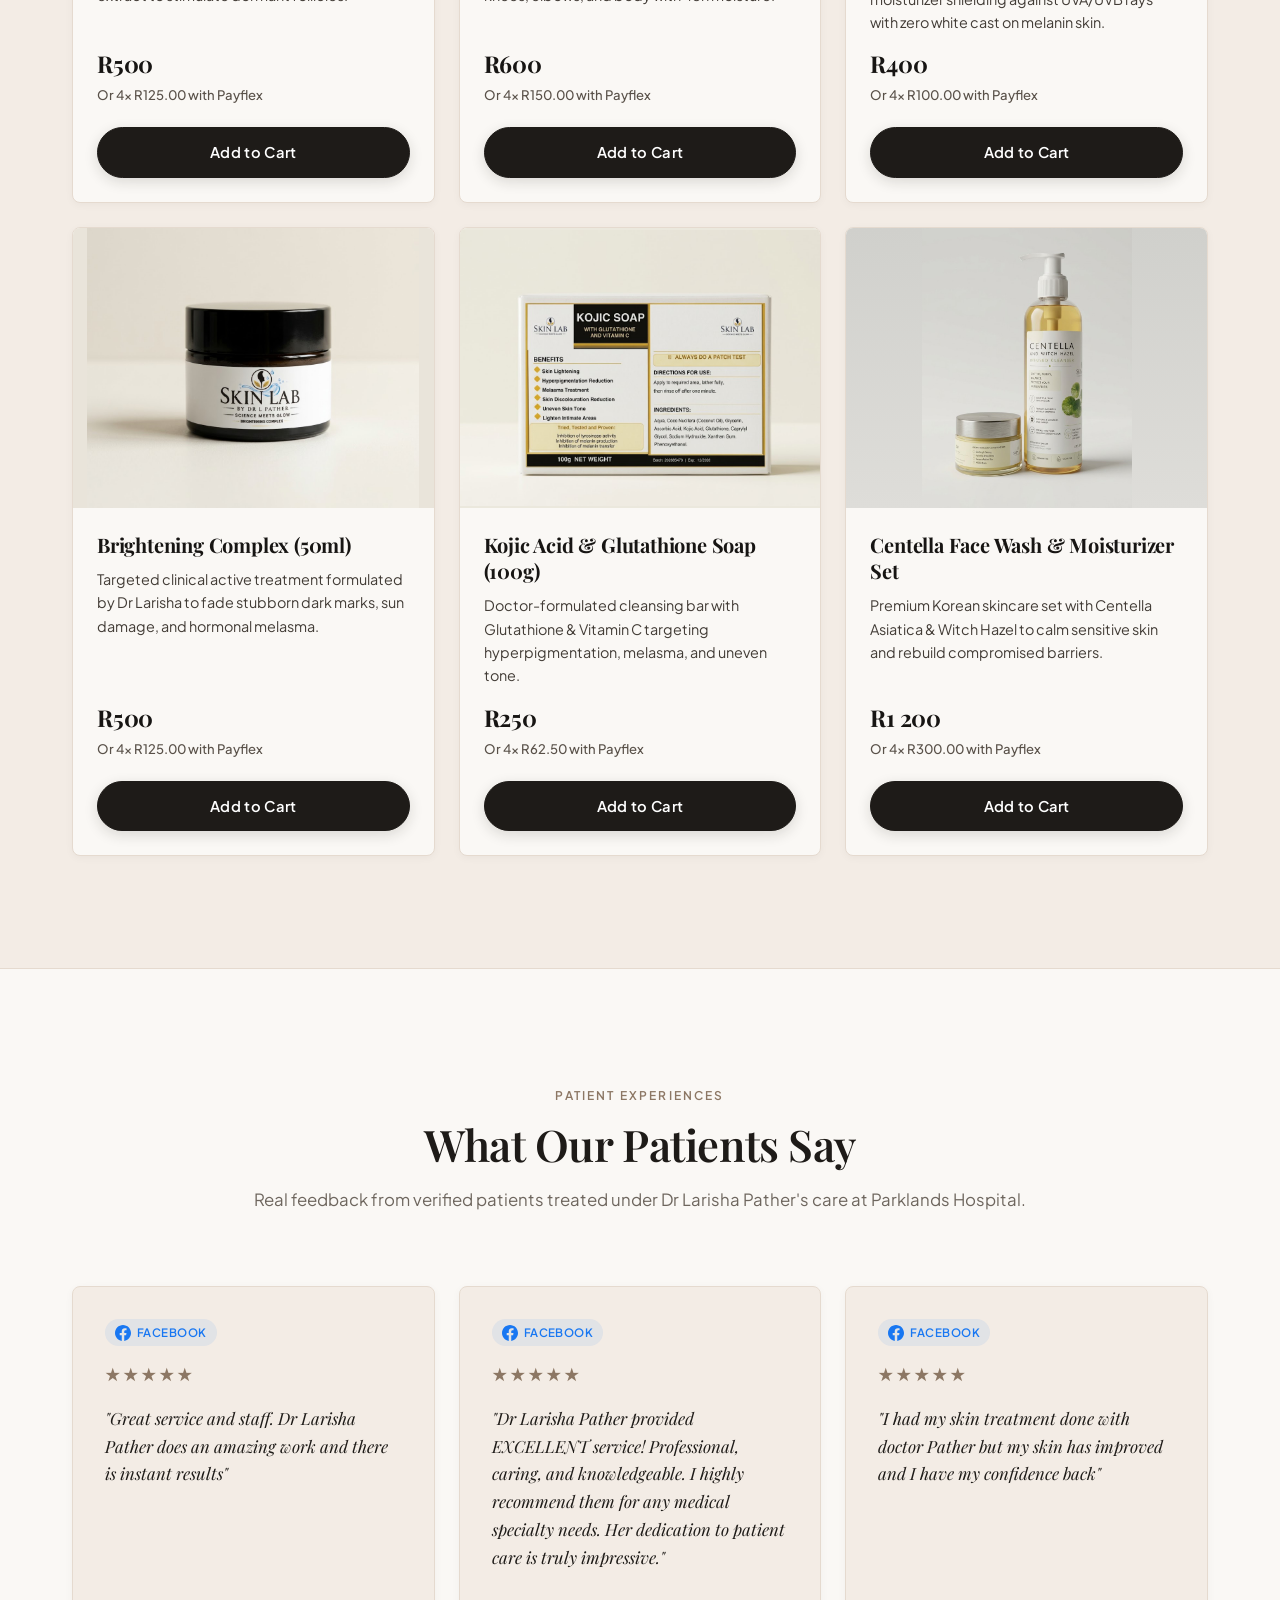
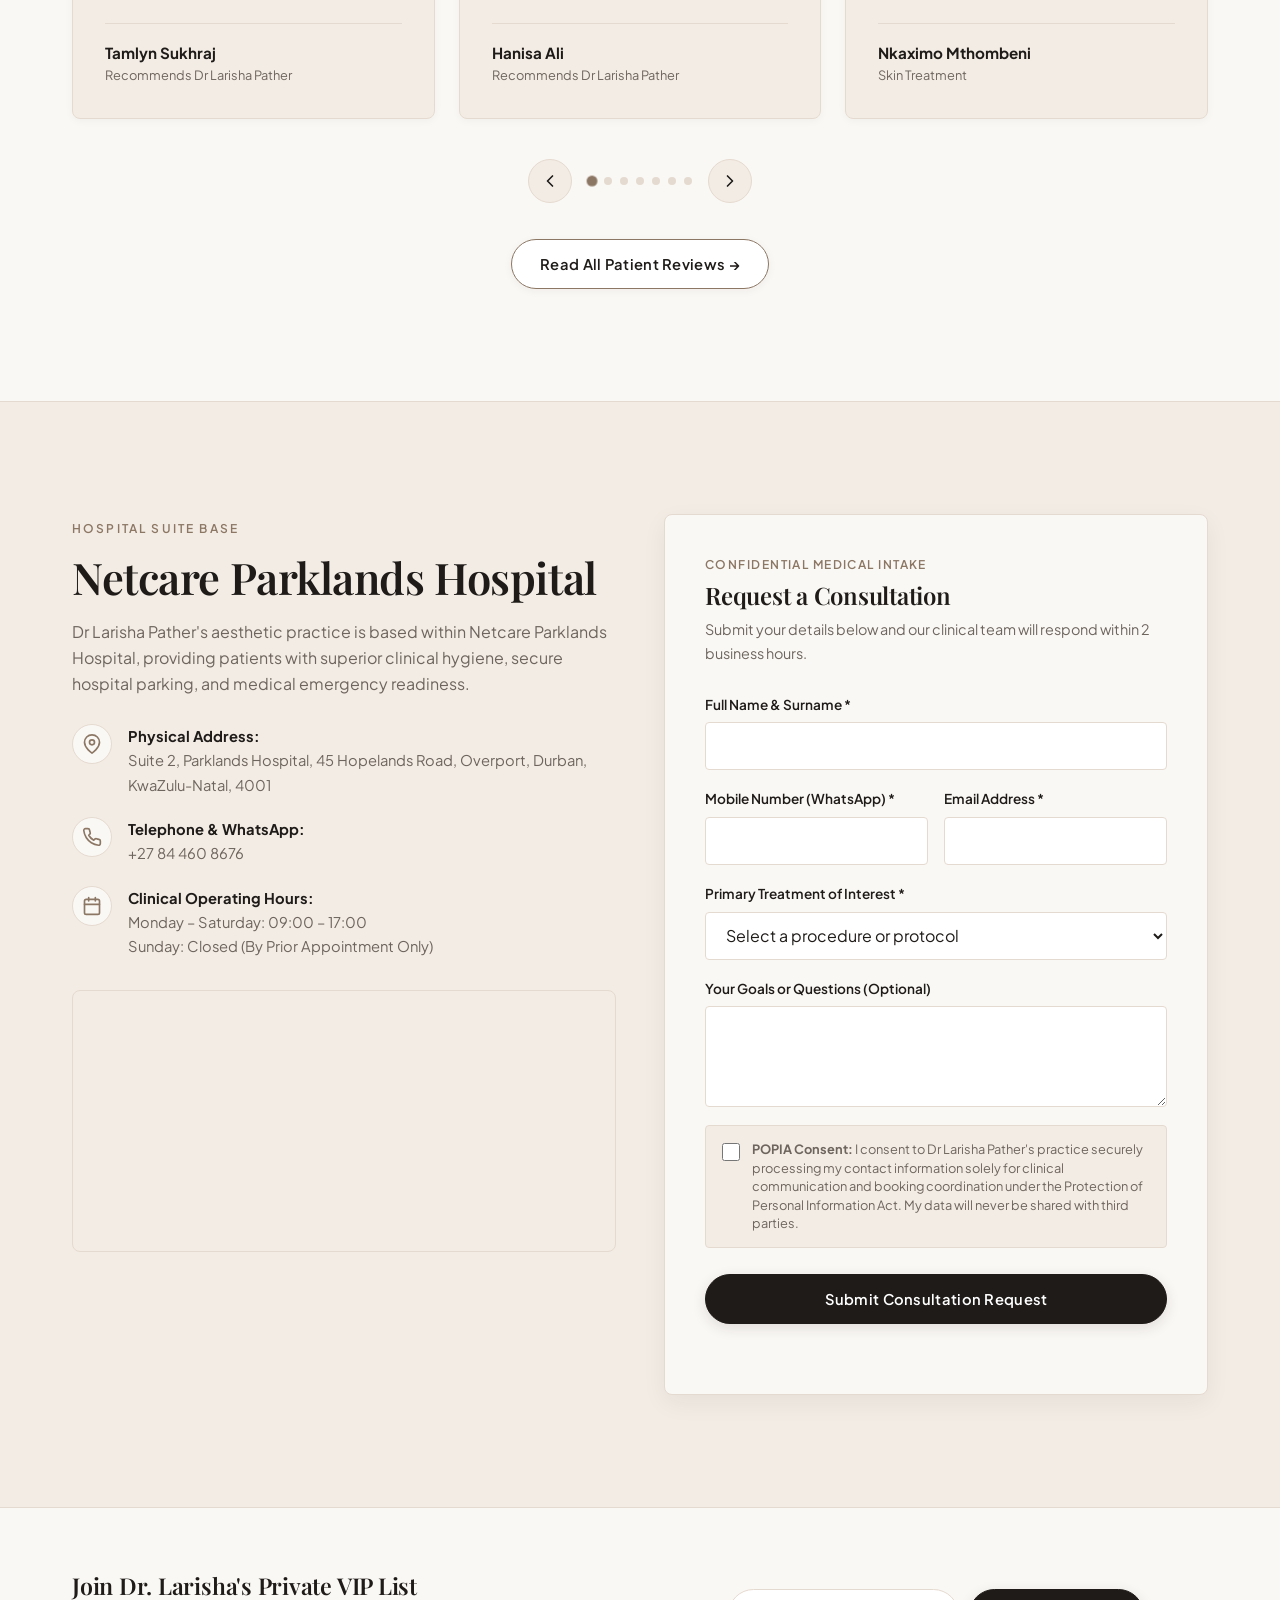
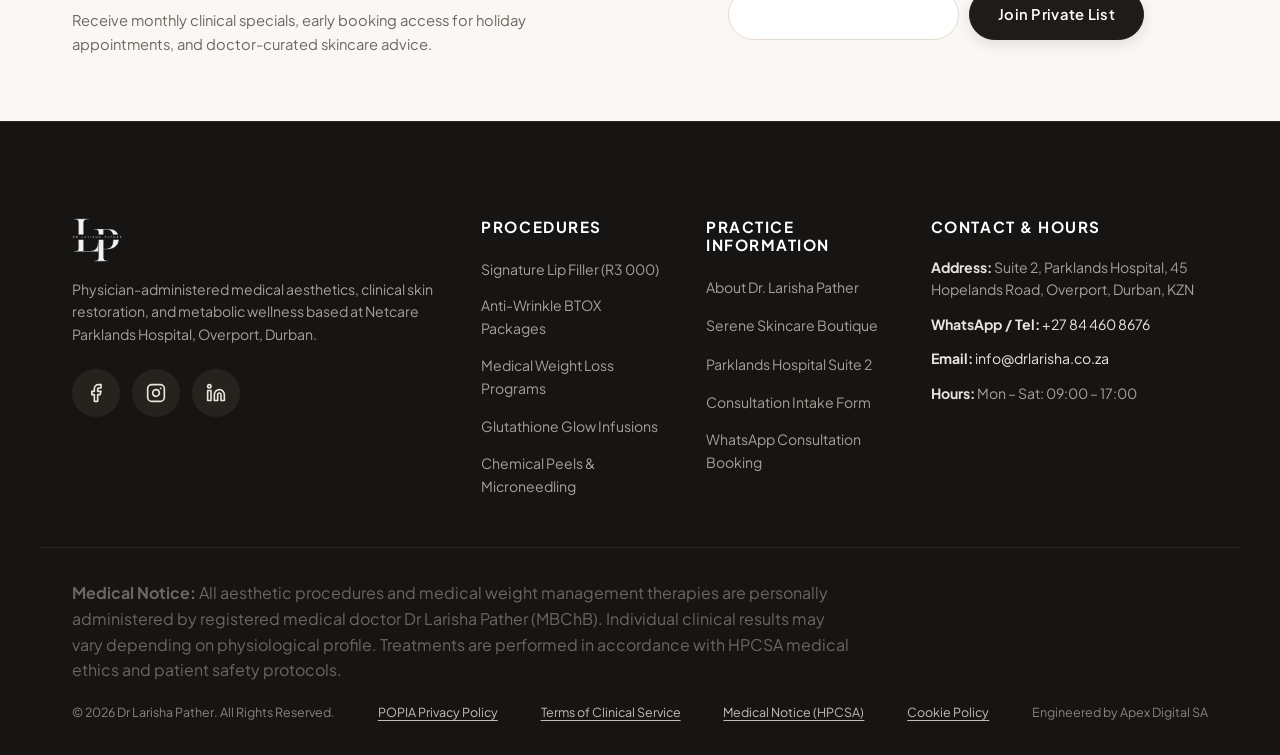
==== commit d40ff6f0: "feat: update portrait photography assets and page markup for Dr Larisha" ====
--- a/index.html
+++ b/index.html
@@ -76,8 +76,8 @@
   <header class="master-header" id="masterHeader">
     <div class="site-container header-inner">
       <a href="#home" class="brand-link" aria-label="Dr Larisha Pather Home">
-        <img src="Assets/logos/logo-transparent.png" alt="Dr Larisha Pather Medical Aesthetics Logo" class="brand-logo" width="66"
-          height="58">
+        <img src="Assets/logos/logo-transparent.png" alt="Dr Larisha Pather Medical Aesthetics Logo" class="brand-logo"
+          width="66" height="58">
       </a>
 
       <!-- Desktop Navigation -->
@@ -118,7 +118,8 @@
   <!-- Mobile Navigation Drawer -->
   <div class="mobile-drawer" id="mobileDrawer" aria-hidden="true">
     <div class="mobile-drawer-header">
-      <img src="Assets/logos/logo-transparent.png" alt="Dr Larisha Pather Logo" class="drawer-logo" width="52" height="46">
+      <img src="Assets/logos/logo-transparent.png" alt="Dr Larisha Pather Logo" class="drawer-logo" width="52"
+        height="46">
       <button type="button" class="drawer-close" id="drawerClose" aria-label="Close menu">
         <svg width="24" height="24" viewBox="0 0 24 24" fill="none" stroke="currentColor" stroke-width="2"
           stroke-linecap="round" stroke-linejoin="round" aria-hidden="true">
@@ -276,8 +277,8 @@
           <!-- Featured BTOX Card -->
           <article class="bento-card bento-card-compact">
             <div class="bento-media-wrap">
-              <img src="Assets/images/Btox cover.jpg" alt="Targeted BTOX Smoothing Rejuvenation" class="bento-img bento-img-btox"
-                width="600" height="750" loading="lazy">
+              <img src="Assets/images/Btox cover.jpg" alt="Targeted BTOX Smoothing Rejuvenation"
+                class="bento-img bento-img-btox" width="600" height="750" loading="lazy">
             </div>
             <div class="bento-body">
               <div class="bento-meta">
@@ -337,7 +338,7 @@
       <div class="site-container about-grid">
         <div class="about-visual">
           <div class="about-portrait-frame">
-            <img src="Assets/images/dr larisha 1.jpg"
+            <img src="Assets/images/dr larisha 2.png"
               alt="Dr Larisha Pather, MBChB Medical Doctor at Parklands Hospital" class="about-portrait-img" width="520"
               height="520" loading="lazy">
             <div class="about-experience-stamp">
@@ -958,7 +959,8 @@
         <div class="section-head text-center">
           <div class="section-eyebrow">Patient Experiences</div>
           <h2 class="section-title">What Our Patients Say</h2>
-          <p class="section-subtitle">Real feedback from verified patients treated under Dr Larisha Pather's care at Parklands Hospital.</p>
+          <p class="section-subtitle">Real feedback from verified patients treated under Dr Larisha Pather's care at
+            Parklands Hospital.</p>
         </div>
 
         <div class="reviews-carousel" id="reviewsCarousel" aria-roledescription="carousel" aria-label="Patient reviews">
@@ -967,13 +969,17 @@
             <!-- Facebook: Tamlyn Sukhraj -->
             <blockquote class="review-card" data-source="facebook">
               <div class="review-source-badge" data-platform="facebook">
-                <svg width="16" height="16" viewBox="0 0 24 24" fill="currentColor"><path d="M24 12.073c0-6.627-5.373-12-12-12s-12 5.373-12 12c0 5.99 4.388 10.954 10.125 11.854v-8.385H7.078v-3.47h3.047V9.43c0-3.007 1.792-4.669 4.533-4.669 1.312 0 2.686.235 2.686.235v2.953H15.83c-1.491 0-1.956.925-1.956 1.874v2.25h3.328l-.532 3.47h-2.796v8.385C19.612 23.027 24 18.062 24 12.073z"/></svg>
+                <svg width="16" height="16" viewBox="0 0 24 24" fill="currentColor">
+                  <path
+                    d="M24 12.073c0-6.627-5.373-12-12-12s-12 5.373-12 12c0 5.99 4.388 10.954 10.125 11.854v-8.385H7.078v-3.47h3.047V9.43c0-3.007 1.792-4.669 4.533-4.669 1.312 0 2.686.235 2.686.235v2.953H15.83c-1.491 0-1.956.925-1.956 1.874v2.25h3.328l-.532 3.47h-2.796v8.385C19.612 23.027 24 18.062 24 12.073z" />
+                </svg>
                 Facebook
               </div>
               <div class="patient-stars" aria-label="Recommends">
                 <span class="star-symbol">&#9733;&#9733;&#9733;&#9733;&#9733;</span>
               </div>
-              <p class="patient-quote">"Great service and staff. Dr Larisha Pather does an amazing work and there is instant results"</p>
+              <p class="patient-quote">"Great service and staff. Dr Larisha Pather does an amazing work and there is
+                instant results"</p>
               <footer class="patient-author">
                 <span class="author-name">Tamlyn Sukhraj</span>
                 <span class="author-treatment">Recommends Dr Larisha Pather</span>
@@ -983,13 +989,18 @@
             <!-- Facebook: Hanisa Ali -->
             <blockquote class="review-card" data-source="facebook">
               <div class="review-source-badge" data-platform="facebook">
-                <svg width="16" height="16" viewBox="0 0 24 24" fill="currentColor"><path d="M24 12.073c0-6.627-5.373-12-12-12s-12 5.373-12 12c0 5.99 4.388 10.954 10.125 11.854v-8.385H7.078v-3.47h3.047V9.43c0-3.007 1.792-4.669 4.533-4.669 1.312 0 2.686.235 2.686.235v2.953H15.83c-1.491 0-1.956.925-1.956 1.874v2.25h3.328l-.532 3.47h-2.796v8.385C19.612 23.027 24 18.062 24 12.073z"/></svg>
+                <svg width="16" height="16" viewBox="0 0 24 24" fill="currentColor">
+                  <path
+                    d="M24 12.073c0-6.627-5.373-12-12-12s-12 5.373-12 12c0 5.99 4.388 10.954 10.125 11.854v-8.385H7.078v-3.47h3.047V9.43c0-3.007 1.792-4.669 4.533-4.669 1.312 0 2.686.235 2.686.235v2.953H15.83c-1.491 0-1.956.925-1.956 1.874v2.25h3.328l-.532 3.47h-2.796v8.385C19.612 23.027 24 18.062 24 12.073z" />
+                </svg>
                 Facebook
               </div>
               <div class="patient-stars" aria-label="Recommends">
                 <span class="star-symbol">&#9733;&#9733;&#9733;&#9733;&#9733;</span>
               </div>
-              <p class="patient-quote">"Dr Larisha Pather provided EXCELLENT service! Professional, caring, and knowledgeable. I highly recommend them for any medical specialty needs. Her dedication to patient care is truly impressive."</p>
+              <p class="patient-quote">"Dr Larisha Pather provided EXCELLENT service! Professional, caring, and
+                knowledgeable. I highly recommend them for any medical specialty needs. Her dedication to patient care
+                is truly impressive."</p>
               <footer class="patient-author">
                 <span class="author-name">Hanisa Ali</span>
                 <span class="author-treatment">Recommends Dr Larisha Pather</span>
@@ -999,13 +1010,17 @@
             <!-- Facebook: Nkaximo Mthombeni -->
             <blockquote class="review-card" data-source="facebook">
               <div class="review-source-badge" data-platform="facebook">
-                <svg width="16" height="16" viewBox="0 0 24 24" fill="currentColor"><path d="M24 12.073c0-6.627-5.373-12-12-12s-12 5.373-12 12c0 5.99 4.388 10.954 10.125 11.854v-8.385H7.078v-3.47h3.047V9.43c0-3.007 1.792-4.669 4.533-4.669 1.312 0 2.686.235 2.686.235v2.953H15.83c-1.491 0-1.956.925-1.956 1.874v2.25h3.328l-.532 3.47h-2.796v8.385C19.612 23.027 24 18.062 24 12.073z"/></svg>
+                <svg width="16" height="16" viewBox="0 0 24 24" fill="currentColor">
+                  <path
+                    d="M24 12.073c0-6.627-5.373-12-12-12s-12 5.373-12 12c0 5.99 4.388 10.954 10.125 11.854v-8.385H7.078v-3.47h3.047V9.43c0-3.007 1.792-4.669 4.533-4.669 1.312 0 2.686.235 2.686.235v2.953H15.83c-1.491 0-1.956.925-1.956 1.874v2.25h3.328l-.532 3.47h-2.796v8.385C19.612 23.027 24 18.062 24 12.073z" />
+                </svg>
                 Facebook
               </div>
               <div class="patient-stars" aria-label="Recommends">
                 <span class="star-symbol">&#9733;&#9733;&#9733;&#9733;&#9733;</span>
               </div>
-              <p class="patient-quote">"I had my skin treatment done with doctor Pather but my skin has improved and I have my confidence back"</p>
+              <p class="patient-quote">"I had my skin treatment done with doctor Pather but my skin has improved and I
+                have my confidence back"</p>
               <footer class="patient-author">
                 <span class="author-name">Nkaximo Mthombeni</span>
                 <span class="author-treatment">Skin Treatment</span>
@@ -1015,7 +1030,10 @@
             <!-- Facebook: Mpume MaMthiyane KaSkangane -->
             <blockquote class="review-card" data-source="facebook">
               <div class="review-source-badge" data-platform="facebook">
-                <svg width="16" height="16" viewBox="0 0 24 24" fill="currentColor"><path d="M24 12.073c0-6.627-5.373-12-12-12s-12 5.373-12 12c0 5.99 4.388 10.954 10.125 11.854v-8.385H7.078v-3.47h3.047V9.43c0-3.007 1.792-4.669 4.533-4.669 1.312 0 2.686.235 2.686.235v2.953H15.83c-1.491 0-1.956.925-1.956 1.874v2.25h3.328l-.532 3.47h-2.796v8.385C19.612 23.027 24 18.062 24 12.073z"/></svg>
+                <svg width="16" height="16" viewBox="0 0 24 24" fill="currentColor">
+                  <path
+                    d="M24 12.073c0-6.627-5.373-12-12-12s-12 5.373-12 12c0 5.99 4.388 10.954 10.125 11.854v-8.385H7.078v-3.47h3.047V9.43c0-3.007 1.792-4.669 4.533-4.669 1.312 0 2.686.235 2.686.235v2.953H15.83c-1.491 0-1.956.925-1.956 1.874v2.25h3.328l-.532 3.47h-2.796v8.385C19.612 23.027 24 18.062 24 12.073z" />
+                </svg>
                 Facebook
               </div>
               <div class="patient-stars" aria-label="Recommends">
@@ -1031,13 +1049,28 @@
             <!-- Google: Nabeelah Osman -->
             <blockquote class="review-card" data-source="google">
               <div class="review-source-badge" data-platform="google">
-                <svg width="16" height="16" viewBox="0 0 24 24"><path d="M22.56 12.25c0-.78-.07-1.53-.2-2.25H12v4.26h5.92a5.06 5.06 0 0 1-2.2 3.32v2.77h3.57c2.08-1.92 3.28-4.74 3.28-8.1z" fill="#4285F4"/><path d="M12 23c2.97 0 5.46-.98 7.28-2.66l-3.57-2.77c-.98.66-2.23 1.06-3.71 1.06-2.86 0-5.29-1.93-6.16-4.53H2.18v2.84C3.99 20.53 7.7 23 12 23z" fill="#34A853"/><path d="M5.84 14.09c-.22-.66-.35-1.36-.35-2.09s.13-1.43.35-2.09V7.07H2.18C1.43 8.55 1 10.22 1 12s.43 3.45 1.18 4.93l2.85-2.22.81-.62z" fill="#FBBC05"/><path d="M12 5.38c1.62 0 3.06.56 4.21 1.64l3.15-3.15C17.45 2.09 14.97 1 12 1 7.7 1 3.99 3.47 2.18 7.07l3.66 2.84c.87-2.6 3.3-4.53 6.16-4.53z" fill="#EA4335"/></svg>
+                <svg width="16" height="16" viewBox="0 0 24 24">
+                  <path
+                    d="M22.56 12.25c0-.78-.07-1.53-.2-2.25H12v4.26h5.92a5.06 5.06 0 0 1-2.2 3.32v2.77h3.57c2.08-1.92 3.28-4.74 3.28-8.1z"
+                    fill="#4285F4" />
+                  <path
+                    d="M12 23c2.97 0 5.46-.98 7.28-2.66l-3.57-2.77c-.98.66-2.23 1.06-3.71 1.06-2.86 0-5.29-1.93-6.16-4.53H2.18v2.84C3.99 20.53 7.7 23 12 23z"
+                    fill="#34A853" />
+                  <path
+                    d="M5.84 14.09c-.22-.66-.35-1.36-.35-2.09s.13-1.43.35-2.09V7.07H2.18C1.43 8.55 1 10.22 1 12s.43 3.45 1.18 4.93l2.85-2.22.81-.62z"
+                    fill="#FBBC05" />
+                  <path
+                    d="M12 5.38c1.62 0 3.06.56 4.21 1.64l3.15-3.15C17.45 2.09 14.97 1 12 1 7.7 1 3.99 3.47 2.18 7.07l3.66 2.84c.87-2.6 3.3-4.53 6.16-4.53z"
+                    fill="#EA4335" />
+                </svg>
                 Google
               </div>
               <div class="patient-stars" aria-label="5 out of 5 stars">
                 <span class="star-symbol">&#9733;&#9733;&#9733;&#9733;&#9733;</span>
               </div>
-              <p class="patient-quote">"Fantastic as always. Dr Pather is amazing at what she does, had fillers and no bruising or excessive bleeding as Dr's technique is gentle and on point. Her fillers also last for over a year - as per my previous sessions and im extremely happy with my results."</p>
+              <p class="patient-quote">"Fantastic as always. Dr Pather is amazing at what she does, had fillers and no
+                bruising or excessive bleeding as Dr's technique is gentle and on point. Her fillers also last for over
+                a year - as per my previous sessions and im extremely happy with my results."</p>
               <footer class="patient-author">
                 <span class="author-name">Nabeelah Osman</span>
                 <span class="author-treatment">Dermal Fillers</span>
@@ -1047,13 +1080,27 @@
             <!-- Google: Mariette Bouwer -->
             <blockquote class="review-card" data-source="google">
               <div class="review-source-badge" data-platform="google">
-                <svg width="16" height="16" viewBox="0 0 24 24"><path d="M22.56 12.25c0-.78-.07-1.53-.2-2.25H12v4.26h5.92a5.06 5.06 0 0 1-2.2 3.32v2.77h3.57c2.08-1.92 3.28-4.74 3.28-8.1z" fill="#4285F4"/><path d="M12 23c2.97 0 5.46-.98 7.28-2.66l-3.57-2.77c-.98.66-2.23 1.06-3.71 1.06-2.86 0-5.29-1.93-6.16-4.53H2.18v2.84C3.99 20.53 7.7 23 12 23z" fill="#34A853"/><path d="M5.84 14.09c-.22-.66-.35-1.36-.35-2.09s.13-1.43.35-2.09V7.07H2.18C1.43 8.55 1 10.22 1 12s.43 3.45 1.18 4.93l2.85-2.22.81-.62z" fill="#FBBC05"/><path d="M12 5.38c1.62 0 3.06.56 4.21 1.64l3.15-3.15C17.45 2.09 14.97 1 12 1 7.7 1 3.99 3.47 2.18 7.07l3.66 2.84c.87-2.6 3.3-4.53 6.16-4.53z" fill="#EA4335"/></svg>
+                <svg width="16" height="16" viewBox="0 0 24 24">
+                  <path
+                    d="M22.56 12.25c0-.78-.07-1.53-.2-2.25H12v4.26h5.92a5.06 5.06 0 0 1-2.2 3.32v2.77h3.57c2.08-1.92 3.28-4.74 3.28-8.1z"
+                    fill="#4285F4" />
+                  <path
+                    d="M12 23c2.97 0 5.46-.98 7.28-2.66l-3.57-2.77c-.98.66-2.23 1.06-3.71 1.06-2.86 0-5.29-1.93-6.16-4.53H2.18v2.84C3.99 20.53 7.7 23 12 23z"
+                    fill="#34A853" />
+                  <path
+                    d="M5.84 14.09c-.22-.66-.35-1.36-.35-2.09s.13-1.43.35-2.09V7.07H2.18C1.43 8.55 1 10.22 1 12s.43 3.45 1.18 4.93l2.85-2.22.81-.62z"
+                    fill="#FBBC05" />
+                  <path
+                    d="M12 5.38c1.62 0 3.06.56 4.21 1.64l3.15-3.15C17.45 2.09 14.97 1 12 1 7.7 1 3.99 3.47 2.18 7.07l3.66 2.84c.87-2.6 3.3-4.53 6.16-4.53z"
+                    fill="#EA4335" />
+                </svg>
                 Google
               </div>
               <div class="patient-stars" aria-label="5 out of 5 stars">
                 <span class="star-symbol">&#9733;&#9733;&#9733;&#9733;&#9733;</span>
               </div>
-              <p class="patient-quote">"I had my profhilo done 4 weeks ago. Im over the moon. My skin is much firmer and it's got a lovely glow. Can't wait for my 2nd app"</p>
+              <p class="patient-quote">"I had my profhilo done 4 weeks ago. Im over the moon. My skin is much firmer and
+                it's got a lovely glow. Can't wait for my 2nd app"</p>
               <footer class="patient-author">
                 <span class="author-name">Mariette Bouwer</span>
                 <span class="author-treatment">Profhilo</span>
@@ -1063,13 +1110,27 @@
             <!-- Google: Suhina Fitzpatrick -->
             <blockquote class="review-card" data-source="google">
               <div class="review-source-badge" data-platform="google">
-                <svg width="16" height="16" viewBox="0 0 24 24"><path d="M22.56 12.25c0-.78-.07-1.53-.2-2.25H12v4.26h5.92a5.06 5.06 0 0 1-2.2 3.32v2.77h3.57c2.08-1.92 3.28-4.74 3.28-8.1z" fill="#4285F4"/><path d="M12 23c2.97 0 5.46-.98 7.28-2.66l-3.57-2.77c-.98.66-2.23 1.06-3.71 1.06-2.86 0-5.29-1.93-6.16-4.53H2.18v2.84C3.99 20.53 7.7 23 12 23z" fill="#34A853"/><path d="M5.84 14.09c-.22-.66-.35-1.36-.35-2.09s.13-1.43.35-2.09V7.07H2.18C1.43 8.55 1 10.22 1 12s.43 3.45 1.18 4.93l2.85-2.22.81-.62z" fill="#FBBC05"/><path d="M12 5.38c1.62 0 3.06.56 4.21 1.64l3.15-3.15C17.45 2.09 14.97 1 12 1 7.7 1 3.99 3.47 2.18 7.07l3.66 2.84c.87-2.6 3.3-4.53 6.16-4.53z" fill="#EA4335"/></svg>
+                <svg width="16" height="16" viewBox="0 0 24 24">
+                  <path
+                    d="M22.56 12.25c0-.78-.07-1.53-.2-2.25H12v4.26h5.92a5.06 5.06 0 0 1-2.2 3.32v2.77h3.57c2.08-1.92 3.28-4.74 3.28-8.1z"
+                    fill="#4285F4" />
+                  <path
+                    d="M12 23c2.97 0 5.46-.98 7.28-2.66l-3.57-2.77c-.98.66-2.23 1.06-3.71 1.06-2.86 0-5.29-1.93-6.16-4.53H2.18v2.84C3.99 20.53 7.7 23 12 23z"
+                    fill="#34A853" />
+                  <path
+                    d="M5.84 14.09c-.22-.66-.35-1.36-.35-2.09s.13-1.43.35-2.09V7.07H2.18C1.43 8.55 1 10.22 1 12s.43 3.45 1.18 4.93l2.85-2.22.81-.62z"
+                    fill="#FBBC05" />
+                  <path
+                    d="M12 5.38c1.62 0 3.06.56 4.21 1.64l3.15-3.15C17.45 2.09 14.97 1 12 1 7.7 1 3.99 3.47 2.18 7.07l3.66 2.84c.87-2.6 3.3-4.53 6.16-4.53z"
+                    fill="#EA4335" />
+                </svg>
                 Google
               </div>
               <div class="patient-stars" aria-label="5 out of 5 stars">
                 <span class="star-symbol">&#9733;&#9733;&#9733;&#9733;&#9733;</span>
               </div>
-              <p class="patient-quote">"Amazing service by Dr Larisha Pather and her amazing team. Thank you for your care and expert advice. A very happy client!"</p>
+              <p class="patient-quote">"Amazing service by Dr Larisha Pather and her amazing team. Thank you for your
+                care and expert advice. A very happy client!"</p>
               <footer class="patient-author">
                 <span class="author-name">Suhina Fitzpatrick</span>
                 <span class="author-treatment">General Consultation</span>
@@ -1079,13 +1140,27 @@
             <!-- Google: Slindokuhle Dlamini -->
             <blockquote class="review-card" data-source="google">
               <div class="review-source-badge" data-platform="google">
-                <svg width="16" height="16" viewBox="0 0 24 24"><path d="M22.56 12.25c0-.78-.07-1.53-.2-2.25H12v4.26h5.92a5.06 5.06 0 0 1-2.2 3.32v2.77h3.57c2.08-1.92 3.28-4.74 3.28-8.1z" fill="#4285F4"/><path d="M12 23c2.97 0 5.46-.98 7.28-2.66l-3.57-2.77c-.98.66-2.23 1.06-3.71 1.06-2.86 0-5.29-1.93-6.16-4.53H2.18v2.84C3.99 20.53 7.7 23 12 23z" fill="#34A853"/><path d="M5.84 14.09c-.22-.66-.35-1.36-.35-2.09s.13-1.43.35-2.09V7.07H2.18C1.43 8.55 1 10.22 1 12s.43 3.45 1.18 4.93l2.85-2.22.81-.62z" fill="#FBBC05"/><path d="M12 5.38c1.62 0 3.06.56 4.21 1.64l3.15-3.15C17.45 2.09 14.97 1 12 1 7.7 1 3.99 3.47 2.18 7.07l3.66 2.84c.87-2.6 3.3-4.53 6.16-4.53z" fill="#EA4335"/></svg>
+                <svg width="16" height="16" viewBox="0 0 24 24">
+                  <path
+                    d="M22.56 12.25c0-.78-.07-1.53-.2-2.25H12v4.26h5.92a5.06 5.06 0 0 1-2.2 3.32v2.77h3.57c2.08-1.92 3.28-4.74 3.28-8.1z"
+                    fill="#4285F4" />
+                  <path
+                    d="M12 23c2.97 0 5.46-.98 7.28-2.66l-3.57-2.77c-.98.66-2.23 1.06-3.71 1.06-2.86 0-5.29-1.93-6.16-4.53H2.18v2.84C3.99 20.53 7.7 23 12 23z"
+                    fill="#34A853" />
+                  <path
+                    d="M5.84 14.09c-.22-.66-.35-1.36-.35-2.09s.13-1.43.35-2.09V7.07H2.18C1.43 8.55 1 10.22 1 12s.43 3.45 1.18 4.93l2.85-2.22.81-.62z"
+                    fill="#FBBC05" />
+                  <path
+                    d="M12 5.38c1.62 0 3.06.56 4.21 1.64l3.15-3.15C17.45 2.09 14.97 1 12 1 7.7 1 3.99 3.47 2.18 7.07l3.66 2.84c.87-2.6 3.3-4.53 6.16-4.53z"
+                    fill="#EA4335" />
+                </svg>
                 Google
               </div>
               <div class="patient-stars" aria-label="5 out of 5 stars">
                 <span class="star-symbol">&#9733;&#9733;&#9733;&#9733;&#9733;</span>
               </div>
-              <p class="patient-quote">"Started my journey on the 23rd of March and I'm on Mounjaro it's been 2 months now and I've already lost 12kgs already"</p>
+              <p class="patient-quote">"Started my journey on the 23rd of March and I'm on Mounjaro it's been 2 months
+                now and I've already lost 12kgs already"</p>
               <footer class="patient-author">
                 <span class="author-name">Slindokuhle Dlamini</span>
                 <span class="author-treatment">Weight Management (Mounjaro)</span>
@@ -1095,7 +1170,20 @@
             <!-- Google: Tamlyn Marimuthu -->
             <blockquote class="review-card" data-source="google">
               <div class="review-source-badge" data-platform="google">
-                <svg width="16" height="16" viewBox="0 0 24 24"><path d="M22.56 12.25c0-.78-.07-1.53-.2-2.25H12v4.26h5.92a5.06 5.06 0 0 1-2.2 3.32v2.77h3.57c2.08-1.92 3.28-4.74 3.28-8.1z" fill="#4285F4"/><path d="M12 23c2.97 0 5.46-.98 7.28-2.66l-3.57-2.77c-.98.66-2.23 1.06-3.71 1.06-2.86 0-5.29-1.93-6.16-4.53H2.18v2.84C3.99 20.53 7.7 23 12 23z" fill="#34A853"/><path d="M5.84 14.09c-.22-.66-.35-1.36-.35-2.09s.13-1.43.35-2.09V7.07H2.18C1.43 8.55 1 10.22 1 12s.43 3.45 1.18 4.93l2.85-2.22.81-.62z" fill="#FBBC05"/><path d="M12 5.38c1.62 0 3.06.56 4.21 1.64l3.15-3.15C17.45 2.09 14.97 1 12 1 7.7 1 3.99 3.47 2.18 7.07l3.66 2.84c.87-2.6 3.3-4.53 6.16-4.53z" fill="#EA4335"/></svg>
+                <svg width="16" height="16" viewBox="0 0 24 24">
+                  <path
+                    d="M22.56 12.25c0-.78-.07-1.53-.2-2.25H12v4.26h5.92a5.06 5.06 0 0 1-2.2 3.32v2.77h3.57c2.08-1.92 3.28-4.74 3.28-8.1z"
+                    fill="#4285F4" />
+                  <path
+                    d="M12 23c2.97 0 5.46-.98 7.28-2.66l-3.57-2.77c-.98.66-2.23 1.06-3.71 1.06-2.86 0-5.29-1.93-6.16-4.53H2.18v2.84C3.99 20.53 7.7 23 12 23z"
+                    fill="#34A853" />
+                  <path
+                    d="M5.84 14.09c-.22-.66-.35-1.36-.35-2.09s.13-1.43.35-2.09V7.07H2.18C1.43 8.55 1 10.22 1 12s.43 3.45 1.18 4.93l2.85-2.22.81-.62z"
+                    fill="#FBBC05" />
+                  <path
+                    d="M12 5.38c1.62 0 3.06.56 4.21 1.64l3.15-3.15C17.45 2.09 14.97 1 12 1 7.7 1 3.99 3.47 2.18 7.07l3.66 2.84c.87-2.6 3.3-4.53 6.16-4.53z"
+                    fill="#EA4335" />
+                </svg>
                 Google
               </div>
               <div class="patient-stars" aria-label="5 out of 5 stars">
@@ -1113,11 +1201,17 @@
 
         <div class="reviews-carousel-nav" aria-label="Carousel navigation">
           <button class="carousel-arrow carousel-prev" id="reviewsPrev" aria-label="Previous reviews">
-            <svg width="20" height="20" viewBox="0 0 24 24" fill="none" stroke="currentColor" stroke-width="2" stroke-linecap="round" stroke-linejoin="round"><polyline points="15 18 9 12 15 6"></polyline></svg>
+            <svg width="20" height="20" viewBox="0 0 24 24" fill="none" stroke="currentColor" stroke-width="2"
+              stroke-linecap="round" stroke-linejoin="round">
+              <polyline points="15 18 9 12 15 6"></polyline>
+            </svg>
           </button>
           <div class="carousel-indicators" id="reviewsIndicators"></div>
           <button class="carousel-arrow carousel-next" id="reviewsNext" aria-label="Next reviews">
-            <svg width="20" height="20" viewBox="0 0 24 24" fill="none" stroke="currentColor" stroke-width="2" stroke-linecap="round" stroke-linejoin="round"><polyline points="9 18 15 12 9 6"></polyline></svg>
+            <svg width="20" height="20" viewBox="0 0 24 24" fill="none" stroke="currentColor" stroke-width="2"
+              stroke-linecap="round" stroke-linejoin="round">
+              <polyline points="9 18 15 12 9 6"></polyline>
+            </svg>
           </button>
         </div>
 
@@ -1296,7 +1390,8 @@
   <footer class="master-footer" aria-label="Site Footer">
     <div class="site-container footer-inner">
       <div class="footer-col brand-col">
-        <img src="Assets/logos/logo-transparent.png" alt="Dr Larisha Pather Logo" class="footer-logo" width="50" height="44">
+        <img src="Assets/logos/logo-transparent.png" alt="Dr Larisha Pather Logo" class="footer-logo" width="50"
+          height="44">
         <p class="footer-bio">
           Physician-administered medical aesthetics, clinical skin restoration, and metabolic wellness based at Netcare
           Parklands Hospital, Overport, Durban.
@@ -1437,6 +1532,4 @@
   <script src="app.js"></script>
 </body>
 
-</html>
-
-
+</html>
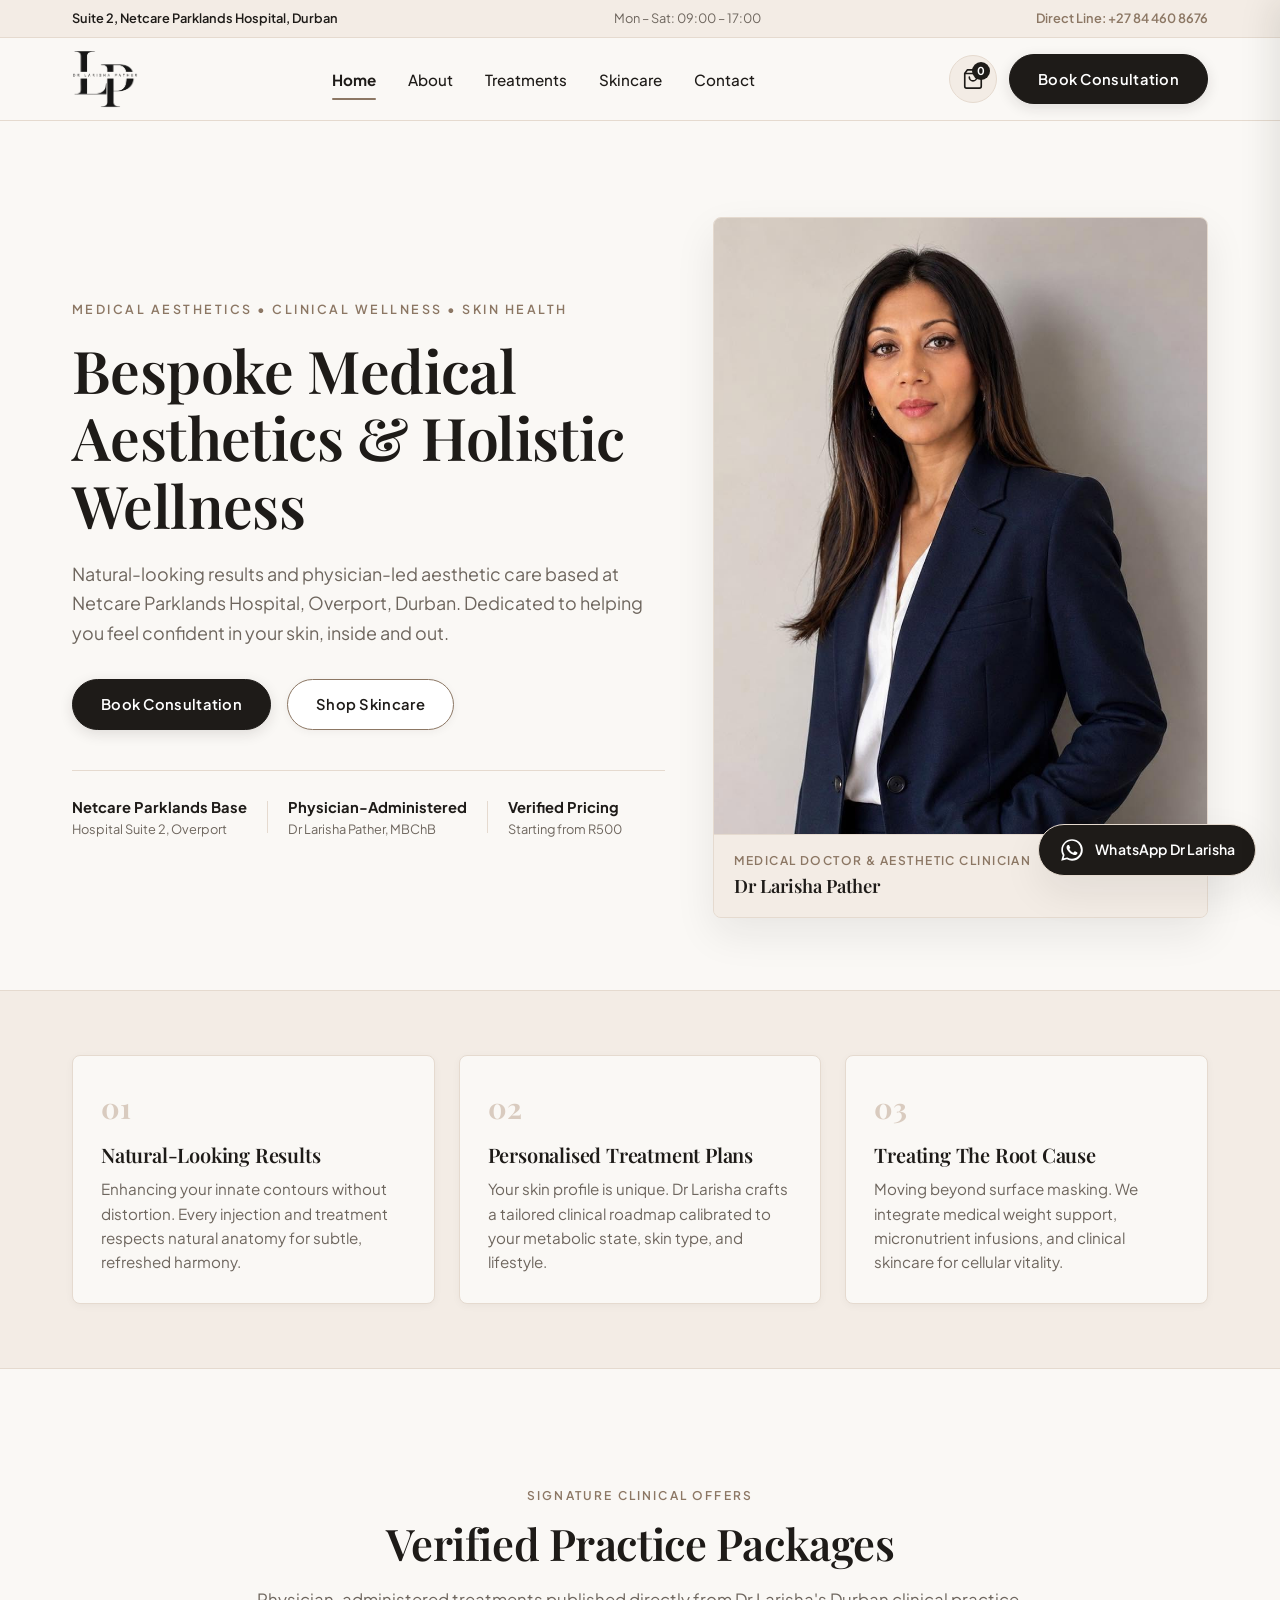
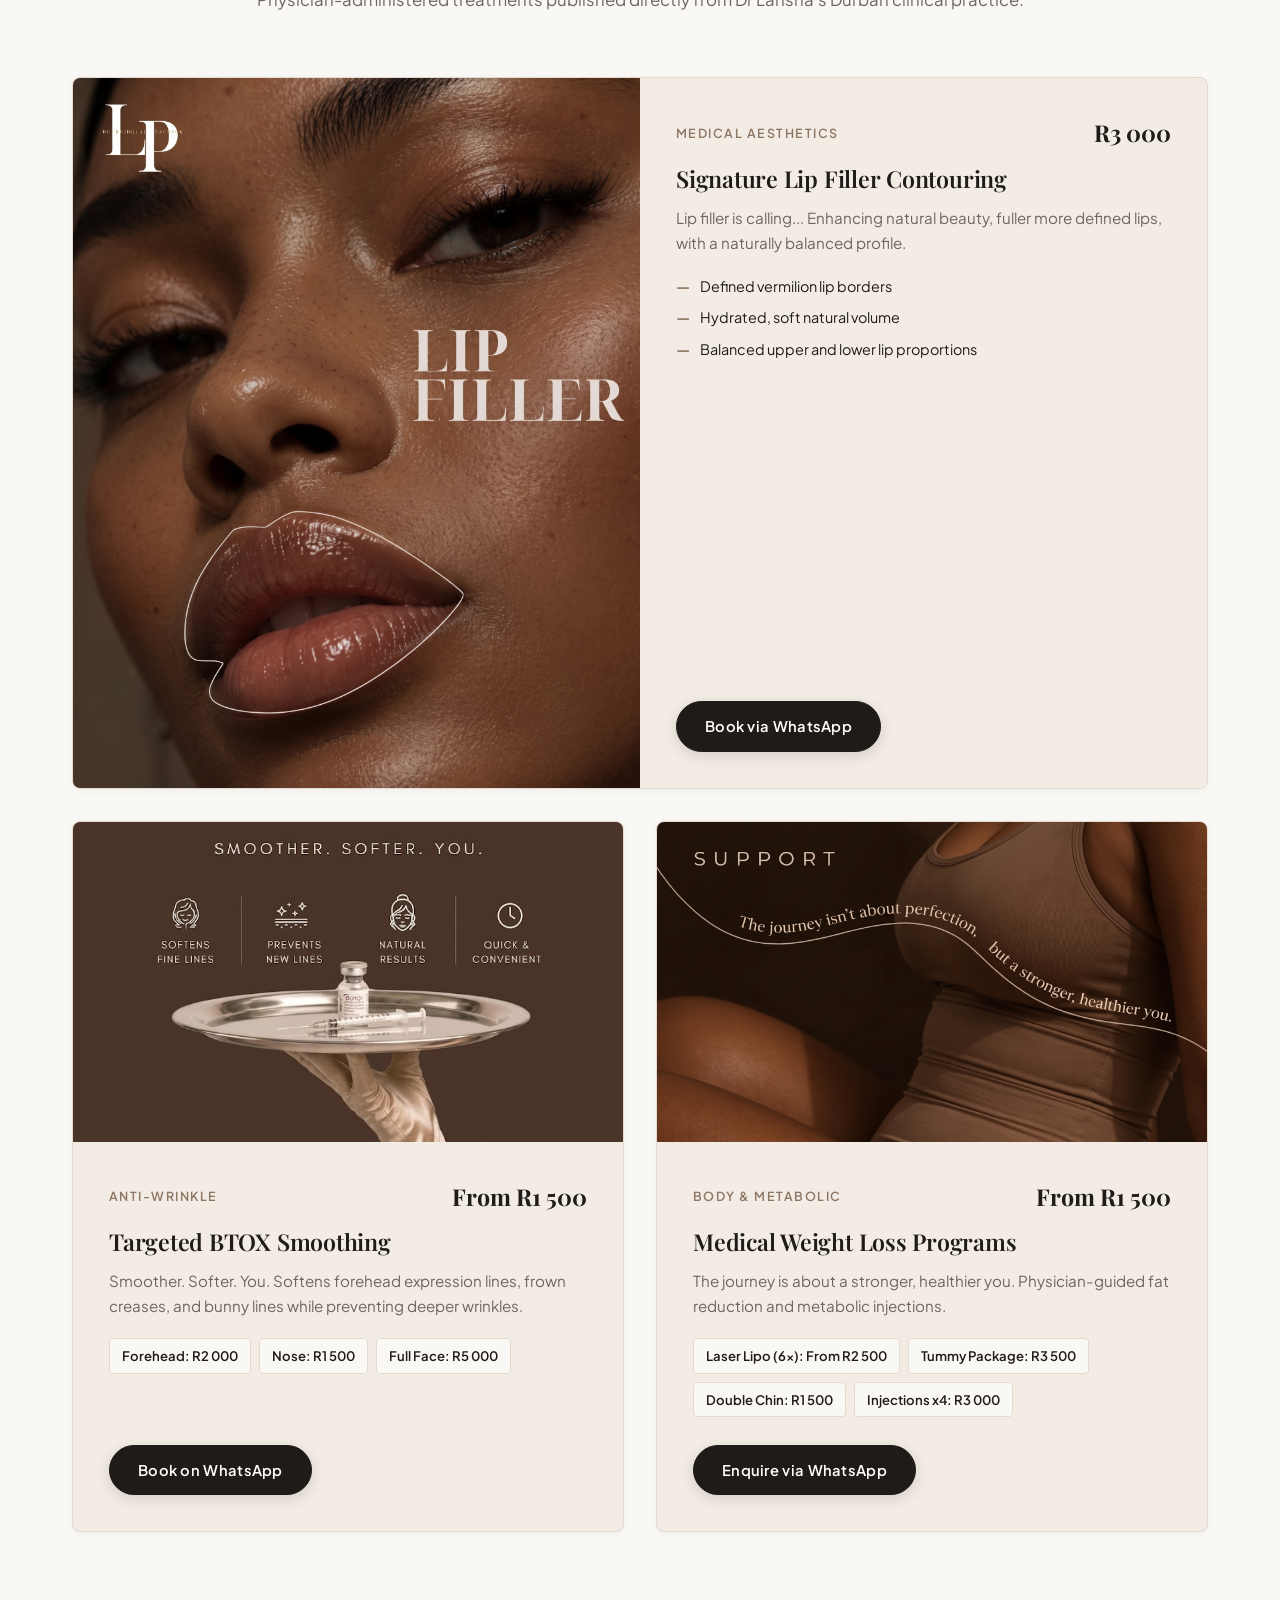
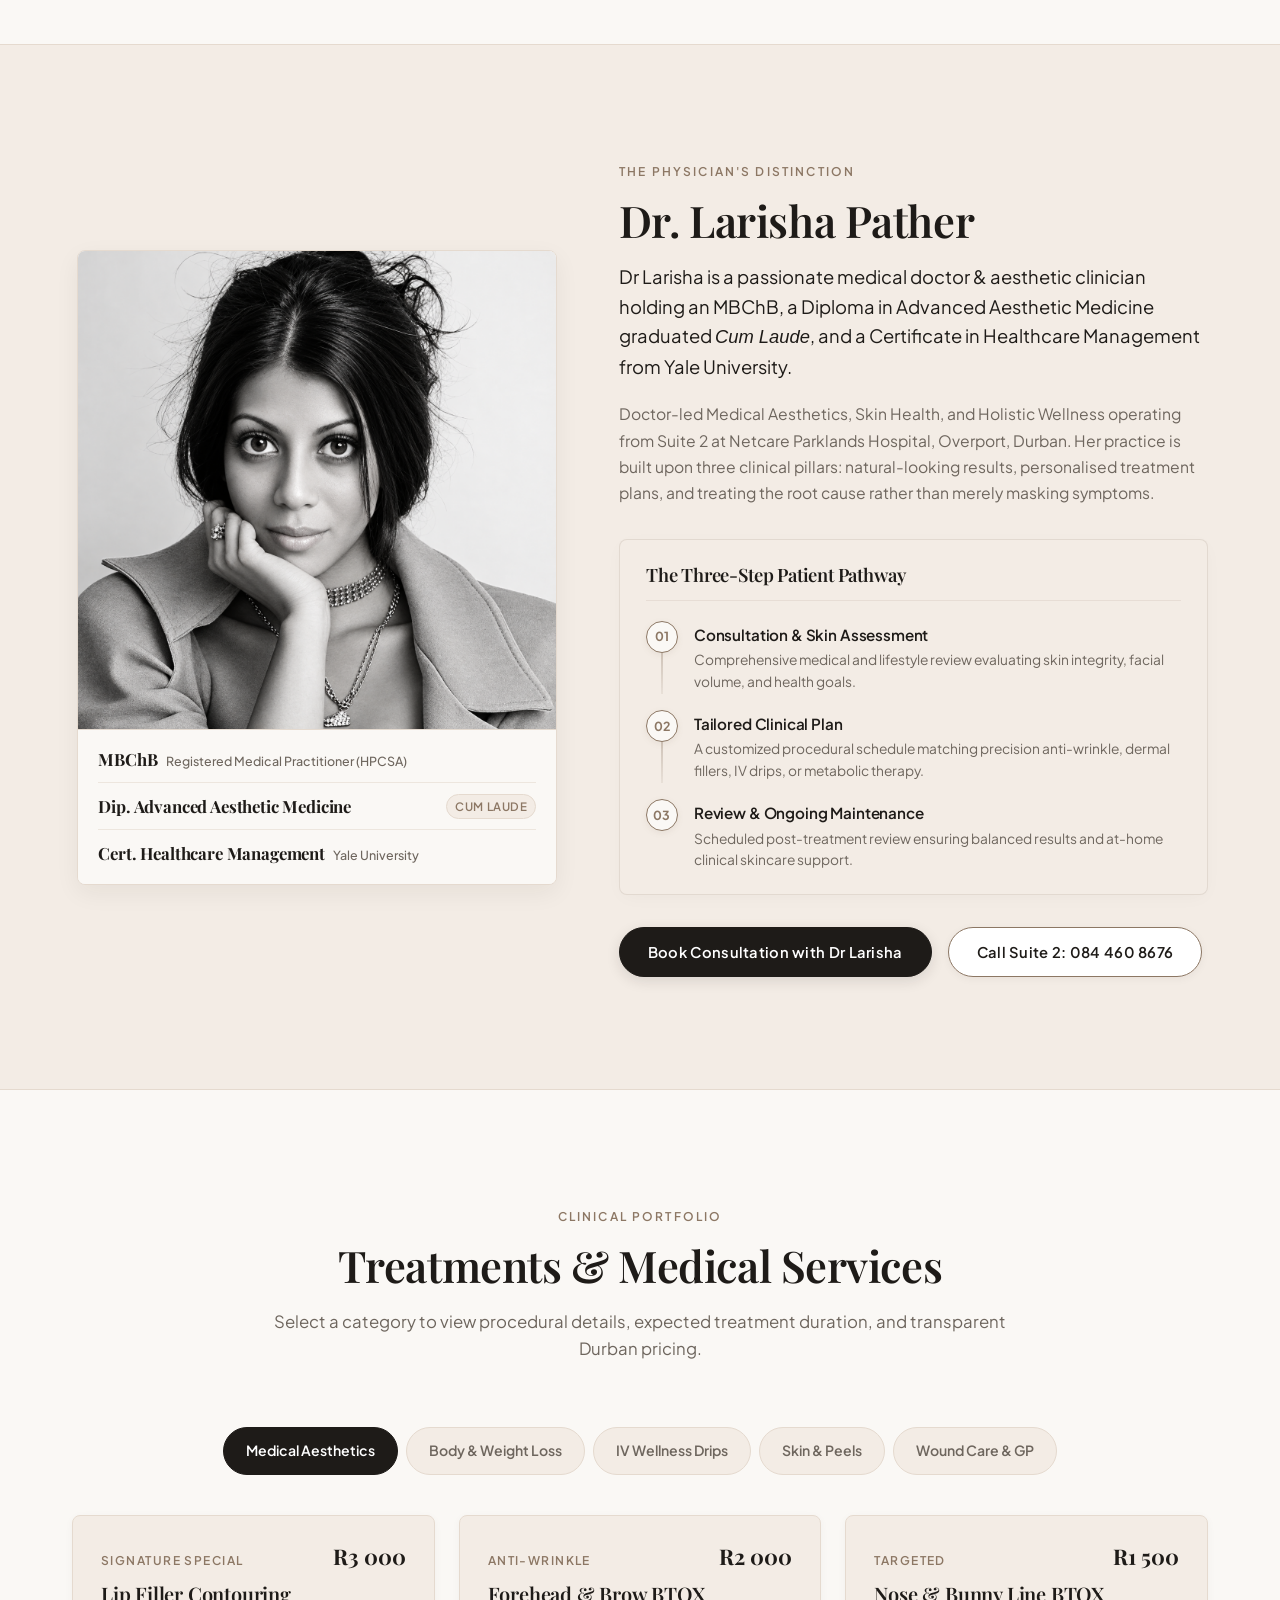
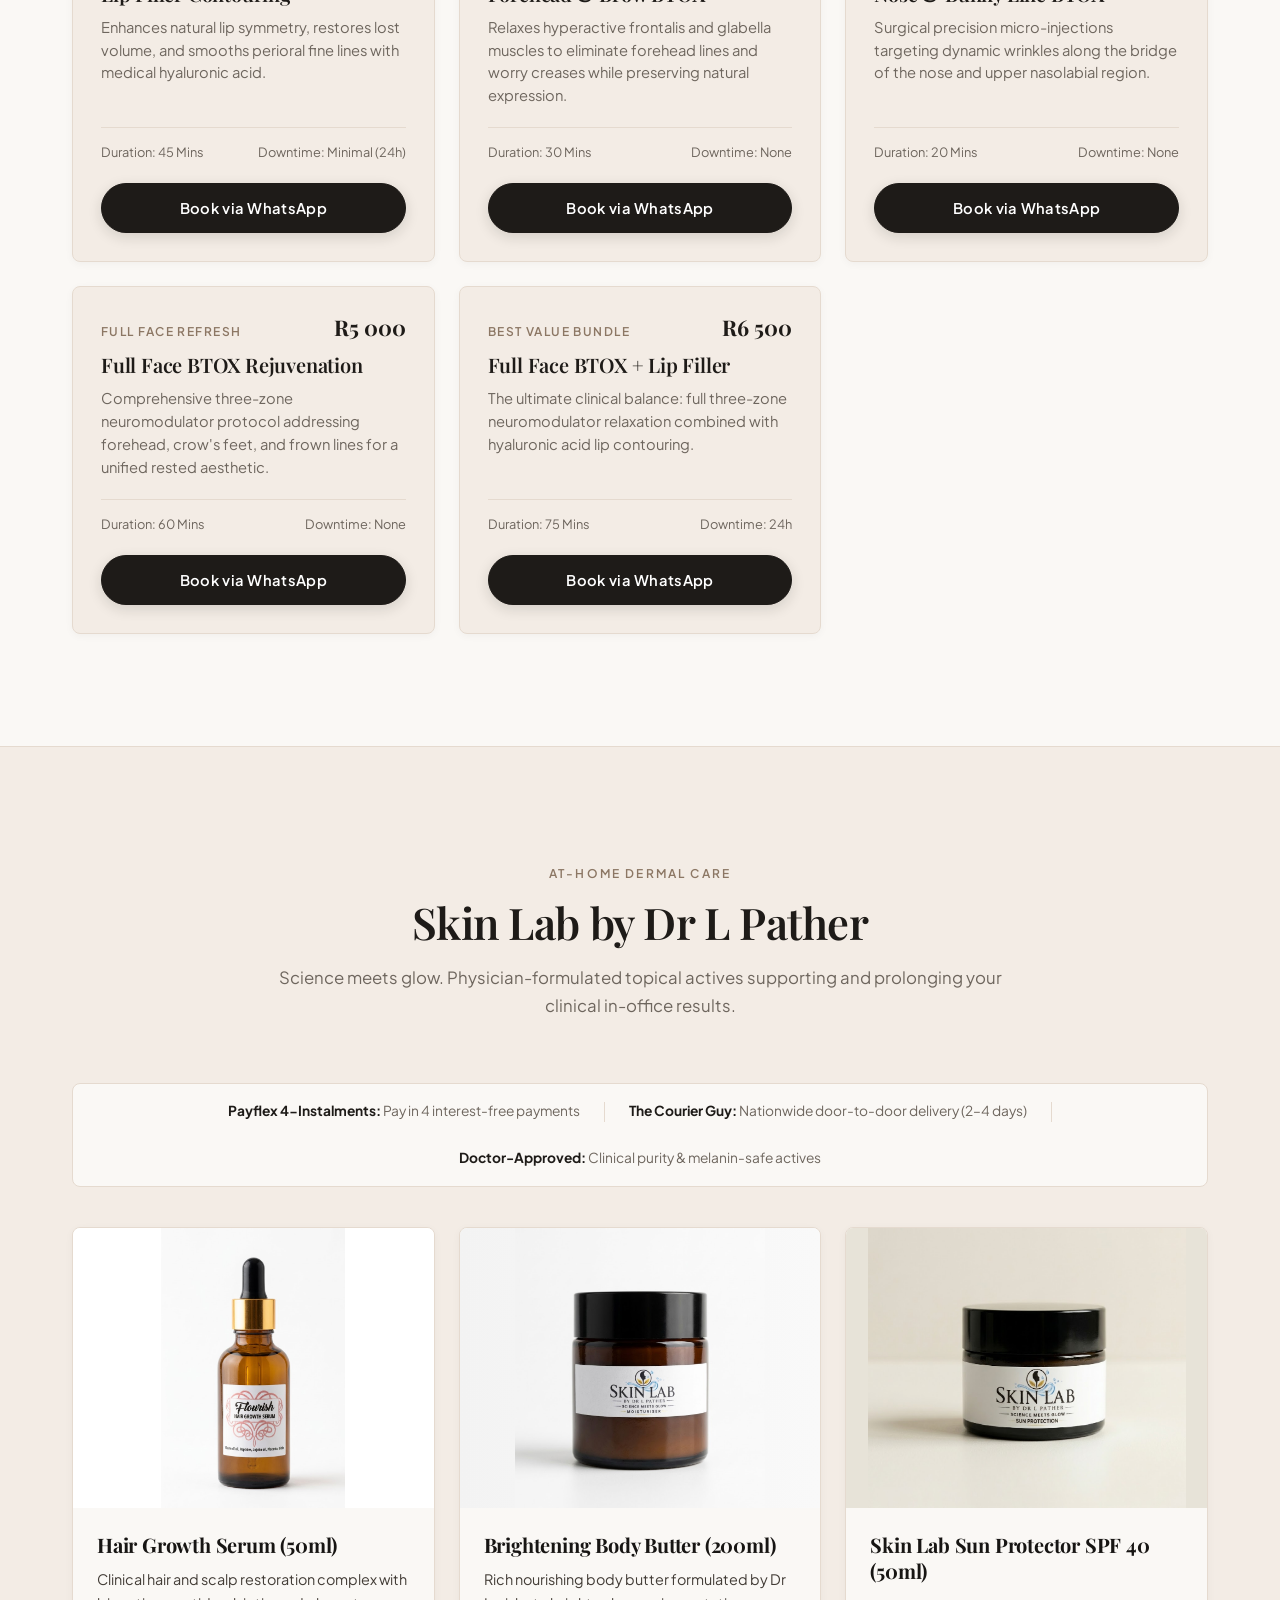
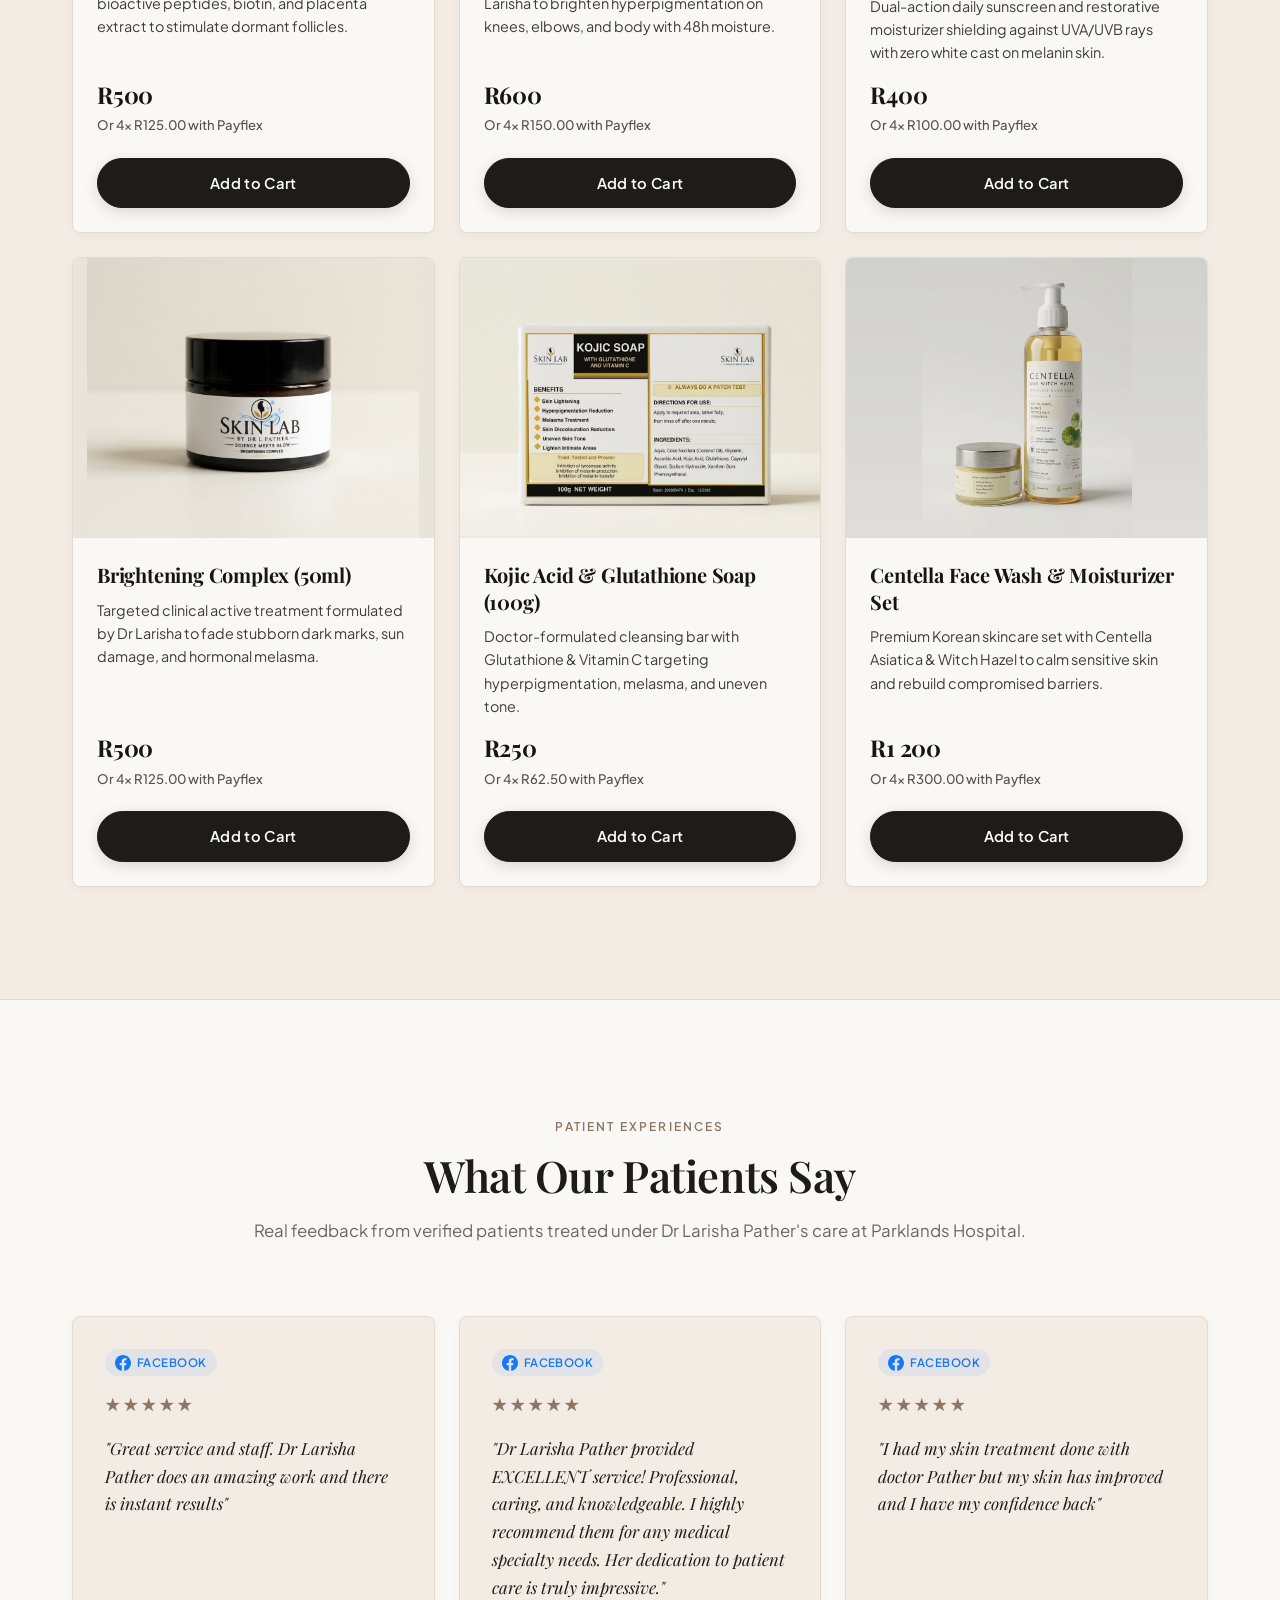
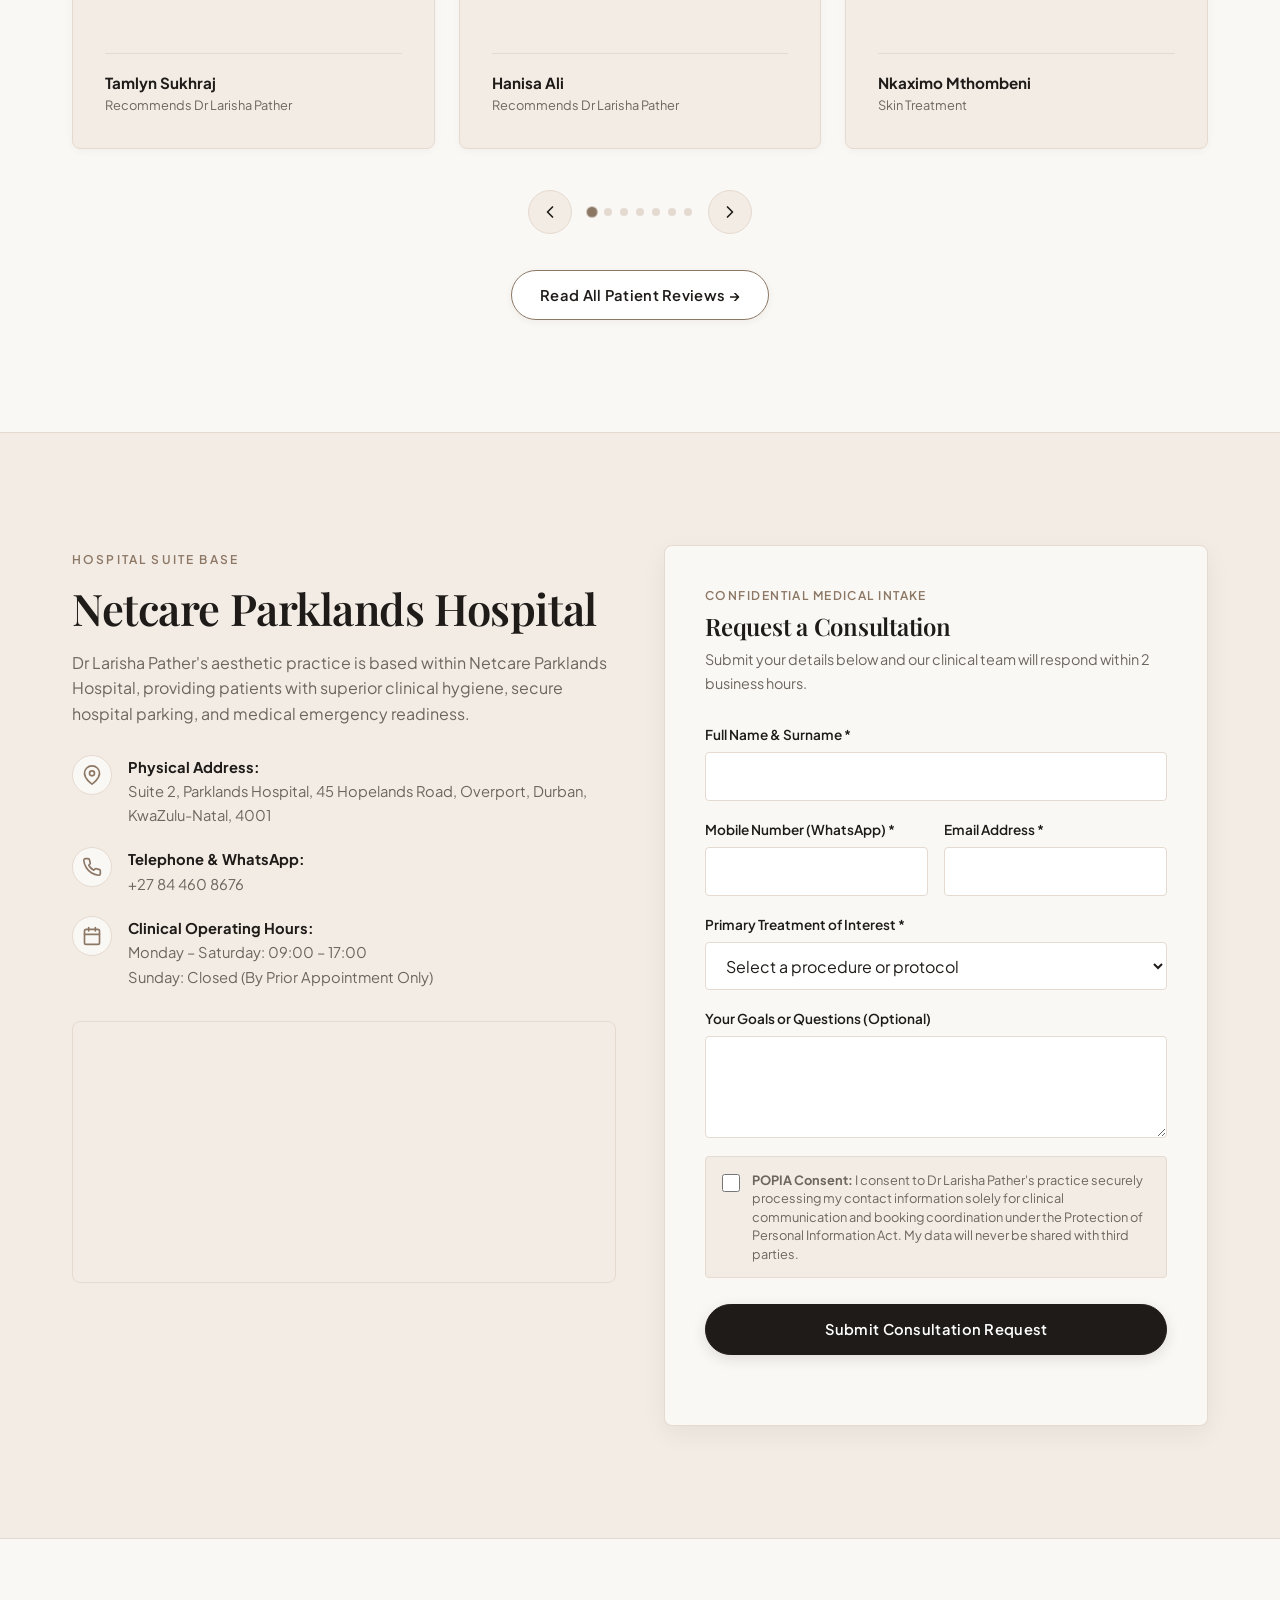
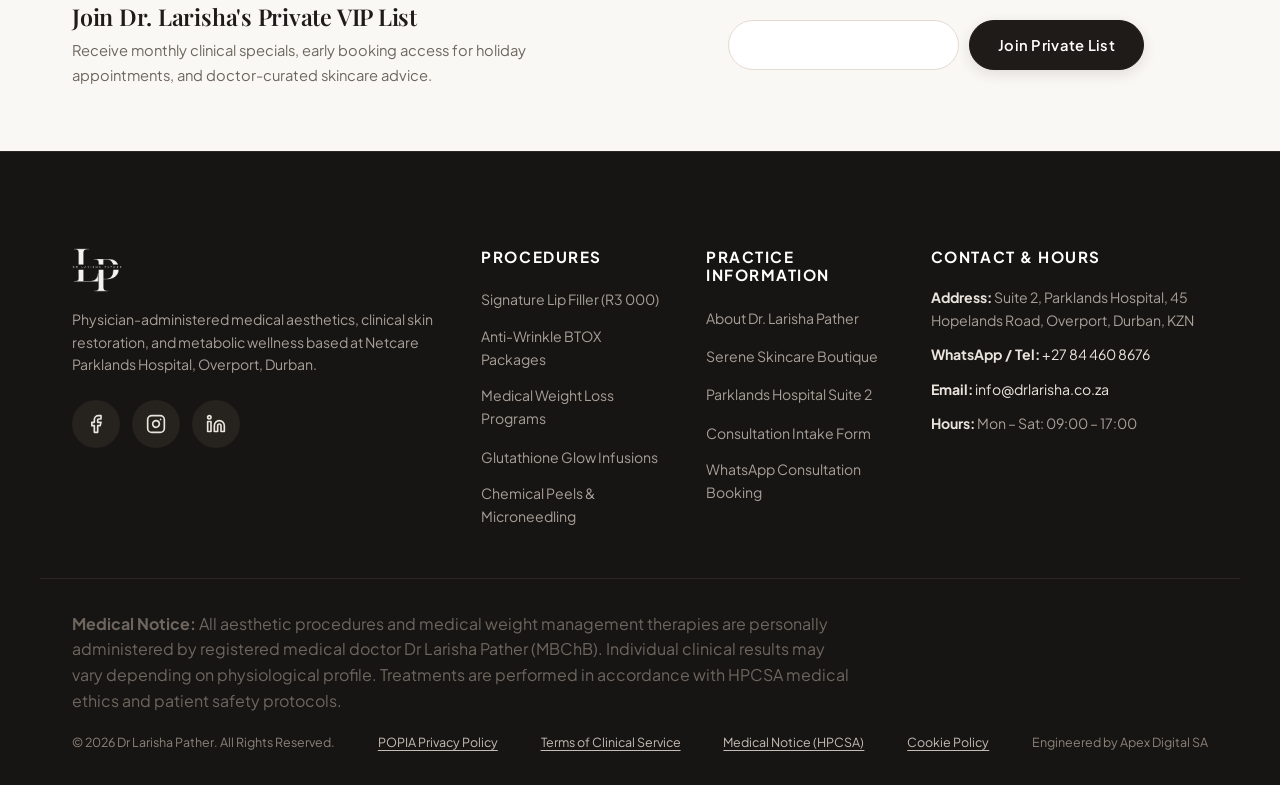
==== commit a0140b8c: "feat: add Dr Larisha credentials, Laser Lipo, Hydrafacial, Chemical Peel; fix map pins - Credentials" ====
--- a/index.html
+++ b/index.html
@@ -319,6 +319,7 @@
                 The journey is about a stronger, healthier you. Physician-guided fat reduction and metabolic injections.
               </p>
               <div class="bento-pricing-chips">
+                <span class="price-chip">Laser Lipo (6x): From R2 500</span>
                 <span class="price-chip">Tummy Package: R3 500</span>
                 <span class="price-chip">Double Chin: R1 500</span>
                 <span class="price-chip">Injections x4: R3 000</span>
@@ -342,8 +343,24 @@
               alt="Dr Larisha Pather, MBChB Medical Doctor at Parklands Hospital" class="about-portrait-img" width="520"
               height="520" loading="lazy">
             <div class="about-experience-stamp">
-              <span class="stamp-degree">MBChB</span>
-              <span class="stamp-label">Registered Medical Practitioner</span>
+              <div class="stamp-row">
+                <div class="stamp-title-wrap">
+                  <span class="stamp-degree">MBChB</span>
+                  <span class="stamp-label">Registered Medical Practitioner (HPCSA)</span>
+                </div>
+              </div>
+              <div class="stamp-row">
+                <div class="stamp-title-wrap">
+                  <span class="stamp-degree">Dip. Advanced Aesthetic Medicine</span>
+                </div>
+                <span class="stamp-tag">Cum Laude</span>
+              </div>
+              <div class="stamp-row">
+                <div class="stamp-title-wrap">
+                  <span class="stamp-degree">Cert. Healthcare Management</span>
+                  <span class="stamp-label">Yale University</span>
+                </div>
+              </div>
             </div>
           </div>
         </div>
@@ -351,8 +368,7 @@
         <div class="about-content">
           <div class="section-eyebrow">The Physician's Distinction</div>
           <h2 class="section-title">Dr. Larisha Pather</h2>
-          <p class="about-lead">Dr Larisha is a passionate medical doctor &amp; aesthetic practitioner dedicated to
-            helping patients feel confident in their skin, inside and out.</p>
+          <p class="about-lead">Dr Larisha is a passionate medical doctor &amp; aesthetic clinician holding an MBChB, a Diploma in Advanced Aesthetic Medicine graduated <em>Cum Laude</em>, and a Certificate in Healthcare Management from Yale University.</p>
 
           <p class="about-text">Doctor-led Medical Aesthetics, Skin Health, and Holistic Wellness operating from Suite 2
             at Netcare Parklands Hospital, Overport, Durban. Her practice is built upon three clinical pillars:
@@ -535,6 +551,37 @@
           <div class="treatment-grid">
             <div class="treatment-card">
               <div class="t-card-head">
+                <span class="t-badge">Laser Contouring</span>
+                <span class="t-price"><small>From</small> R2 500</span>
+              </div>
+              <h3 class="t-title">Laser Lipo (6-Session Courses)</h3>
+              <p class="t-desc">Advanced non-invasive low-level laser therapy targeting localized adipocytes to break down stubborn fat deposits with zero surgical downtime:</p>
+              <div class="t-tier-list">
+                <div class="t-tier-row">
+                  <span class="t-tier-name">Arms (6 Sessions)</span>
+                  <span class="t-tier-price">R2 500</span>
+                </div>
+                <div class="t-tier-row">
+                  <span class="t-tier-name">Tummy (6 Sessions)</span>
+                  <span class="t-tier-price">R3 000</span>
+                </div>
+                <div class="t-tier-row">
+                  <span class="t-tier-name">Thighs (6 Sessions)</span>
+                  <span class="t-tier-price">R3 000</span>
+                </div>
+              </div>
+              <div class="t-meta">
+                <span>Course: 6 Sessions</span>
+                <span>Zero Downtime</span>
+              </div>
+              <a href="https://wa.me/27844608676?text=Hi%20Dr%20Larisha%2C%20I%20would%20like%20to%20book%20a%20Laser%20Lipo%206-Session%20Package."
+                target="_blank" rel="noopener noreferrer" class="btn btn-primary btn-block">
+                Book Laser Lipo via WhatsApp
+              </a>
+            </div>
+
+            <div class="treatment-card">
+              <div class="t-card-head">
                 <span class="t-badge">Complete Package</span>
                 <span class="t-price">R3 500</span>
               </div>
@@ -740,6 +787,36 @@
         <!-- Tab 4: Skin & Peels (Double The Glow) -->
         <div class="tab-pane" id="tabSkin" role="tabpanel" aria-labelledby="btnTabSkin">
           <div class="treatment-grid">
+            <div class="treatment-card">
+              <div class="t-card-head">
+                <span class="t-badge">Deep Cleanse &amp; Glow</span>
+                <span class="t-price">R650</span>
+              </div>
+              <h3 class="t-title">Medical Graded Hydrafacial</h3>
+              <p class="t-desc">Advanced vacuum vortex pore extraction, active follicular cleansing, and high-potency dermal hydration infusion for instant barrier nourishment.</p>
+              <div class="t-meta">
+                <span>Duration: 45 Mins</span>
+                <span>Deep Hydration</span>
+              </div>
+              <a href="https://wa.me/27844608676?text=Hi%20Dr%20Larisha%2C%20I%20would%20like%20to%20book%20a%20Medical%20Graded%20Hydrafacial%20(R650)."
+                target="_blank" rel="noopener noreferrer" class="btn btn-primary btn-block">Book Hydrafacial via WhatsApp</a>
+            </div>
+
+            <div class="treatment-card">
+              <div class="t-card-head">
+                <span class="t-badge">Pigmentation &amp; Renewal</span>
+                <span class="t-price">R800</span>
+              </div>
+              <h3 class="t-title">Medical Chemical Peel</h3>
+              <p class="t-desc">Targeted medical acid formulation calibrated for deep cellular cleansing, intensive hydration, and active correction of stubborn hyperpigmentation &amp; melasma.</p>
+              <div class="t-meta">
+                <span>Duration: 40 Mins</span>
+                <span>Pigmentation Focus</span>
+              </div>
+              <a href="https://wa.me/27844608676?text=Hi%20Dr%20Larisha%2C%20I%20would%20like%20to%20book%20a%20Medical%20Chemical%20Peel%20(R800)."
+                target="_blank" rel="noopener noreferrer" class="btn btn-primary btn-block">Book Chemical Peel via WhatsApp</a>
+            </div>
+
             <div class="treatment-card">
               <div class="t-card-head">
                 <span class="t-badge">Dual Protocol</span>
@@ -1285,7 +1362,7 @@
           <!-- Interactive Google Maps Frame for Parklands Hospital -->
           <div class="map-container">
             <iframe
-              src="https://www.google.com/maps/embed?pb=!1m18!1m12!1m3!1d3460.598687796464!2d30.99732797637847!3d-29.837851975027878!2m3!1f0!2f0!3f0!3m2!1i1024!2i768!4f13.1!3m3!1m2!1s0x1ef706b4b45501fb%3A0x1a7f052528751508!2sNetcare%20Parklands%20Hospital!5e0!3m2!1sen!2sza!4v1700000000000!5m2!1sen!2sza"
+              src="https://maps.google.com/maps?q=Netcare+Parklands+Hospital,+45+Hopelands+Rd,+Overport,+Durban&t=m&z=16&ie=UTF8&iwloc=&output=embed"
               width="100%" height="260" style="border:0;" allowfullscreen="" loading="lazy"
               referrerpolicy="no-referrer-when-downgrade"
               title="Dr Larisha Pather practice location at Netcare Parklands Hospital Durban">
--- a/style.css
+++ b/style.css
@@ -929,20 +929,92 @@
   background-color: var(--bg);
   border-top: 1px solid var(--line);
   display: flex;
-  align-items: center;
-  gap: 12px;
+  flex-direction: column;
+  gap: 10px;
+}
+
+.stamp-row {
+  display: flex;
+  align-items: center;
+  justify-content: space-between;
+  gap: 10px;
+  padding-bottom: 8px;
+  border-bottom: 1px solid rgba(229, 218, 207, 0.6);
+}
+
+.stamp-row:last-child {
+  padding-bottom: 0;
+  border-bottom: none;
+}
+
+.stamp-title-wrap {
+  display: flex;
+  align-items: baseline;
+  gap: 8px;
+  flex-wrap: wrap;
 }
 
 .stamp-degree {
   font-family: var(--font-display);
-  font-size: 1.25rem;
+  font-size: 1.05rem;
   font-weight: 700;
   color: var(--text);
+  letter-spacing: -0.01em;
 }
 
 .stamp-label {
-  font-size: 0.8rem;
+  font-size: 0.78rem;
   color: var(--muted);
+  font-weight: 500;
+}
+
+.stamp-tag {
+  display: inline-flex;
+  align-items: center;
+  font-size: 0.72rem;
+  font-weight: 600;
+  text-transform: uppercase;
+  letter-spacing: 0.05em;
+  padding: 2px 8px;
+  border-radius: var(--radius-pill);
+  background: var(--surface);
+  color: var(--brand);
+  border: 1px solid var(--line);
+  white-space: nowrap;
+}
+
+.t-tier-list {
+  display: flex;
+  flex-direction: column;
+  gap: 8px;
+  margin: 14px 0 18px;
+  padding: 12px 14px;
+  background-color: var(--bg);
+  border: 1px solid var(--line);
+  border-radius: var(--radius-sm);
+}
+
+.t-tier-row {
+  display: flex;
+  align-items: center;
+  justify-content: space-between;
+  font-size: 0.88rem;
+  color: var(--text);
+}
+
+.t-tier-row:not(:last-child) {
+  padding-bottom: 6px;
+  border-bottom: 1px dashed rgba(229, 218, 207, 0.8);
+}
+
+.t-tier-name {
+  font-weight: 500;
+}
+
+.t-tier-price {
+  font-family: var(--font-display);
+  font-weight: 700;
+  color: var(--brand);
 }
 
 .about-lead {
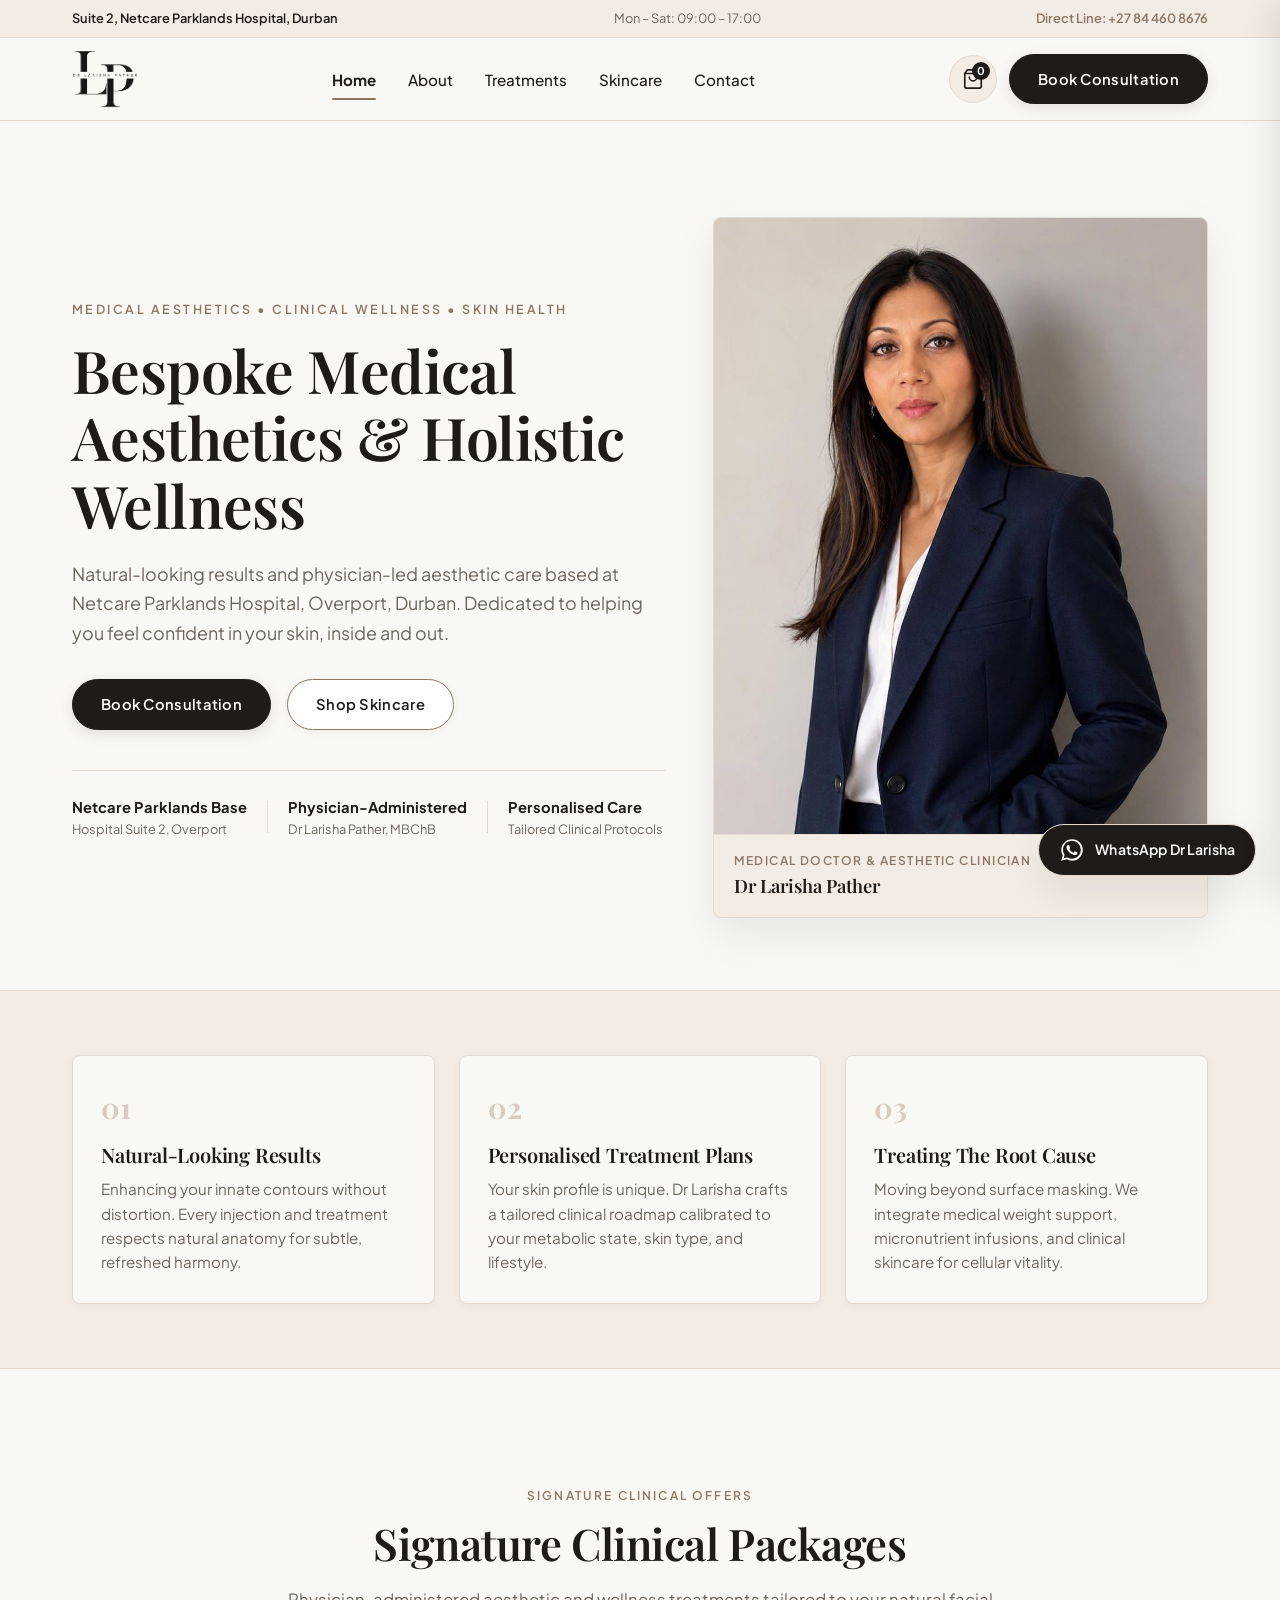
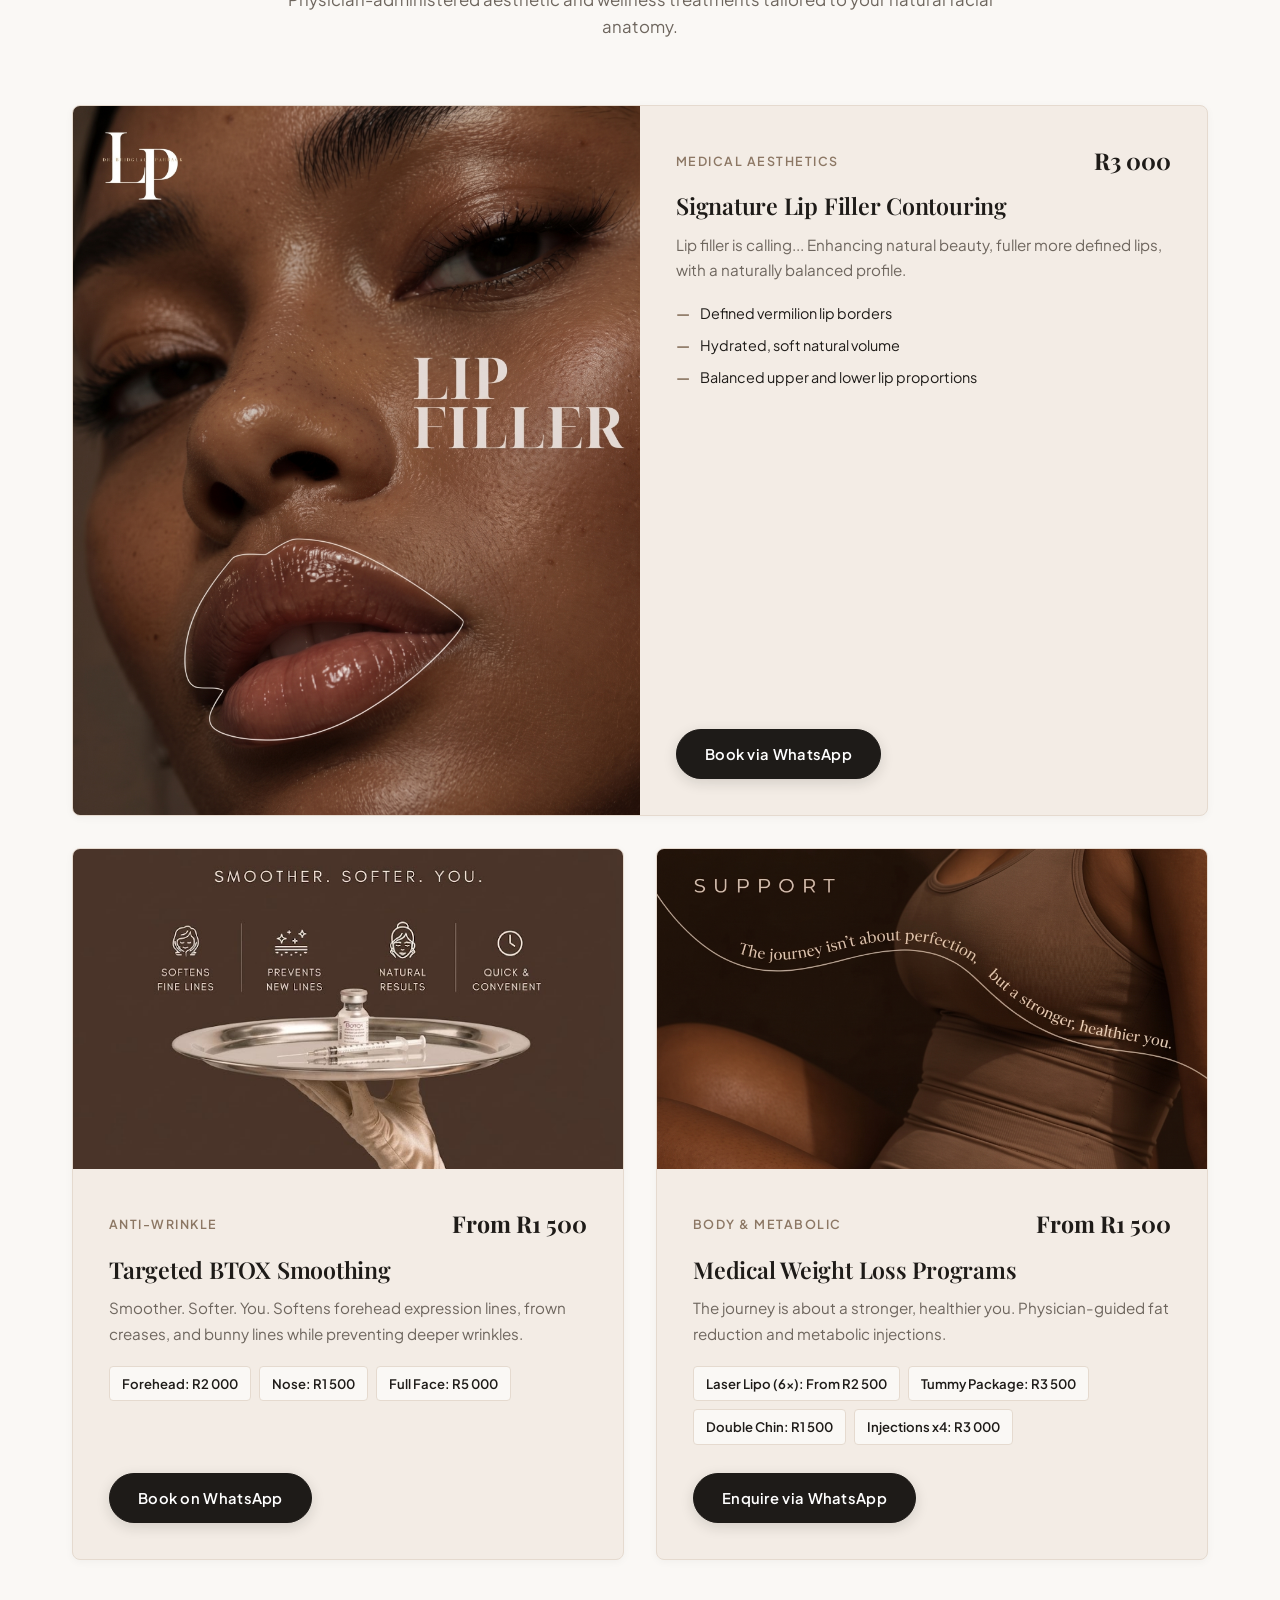
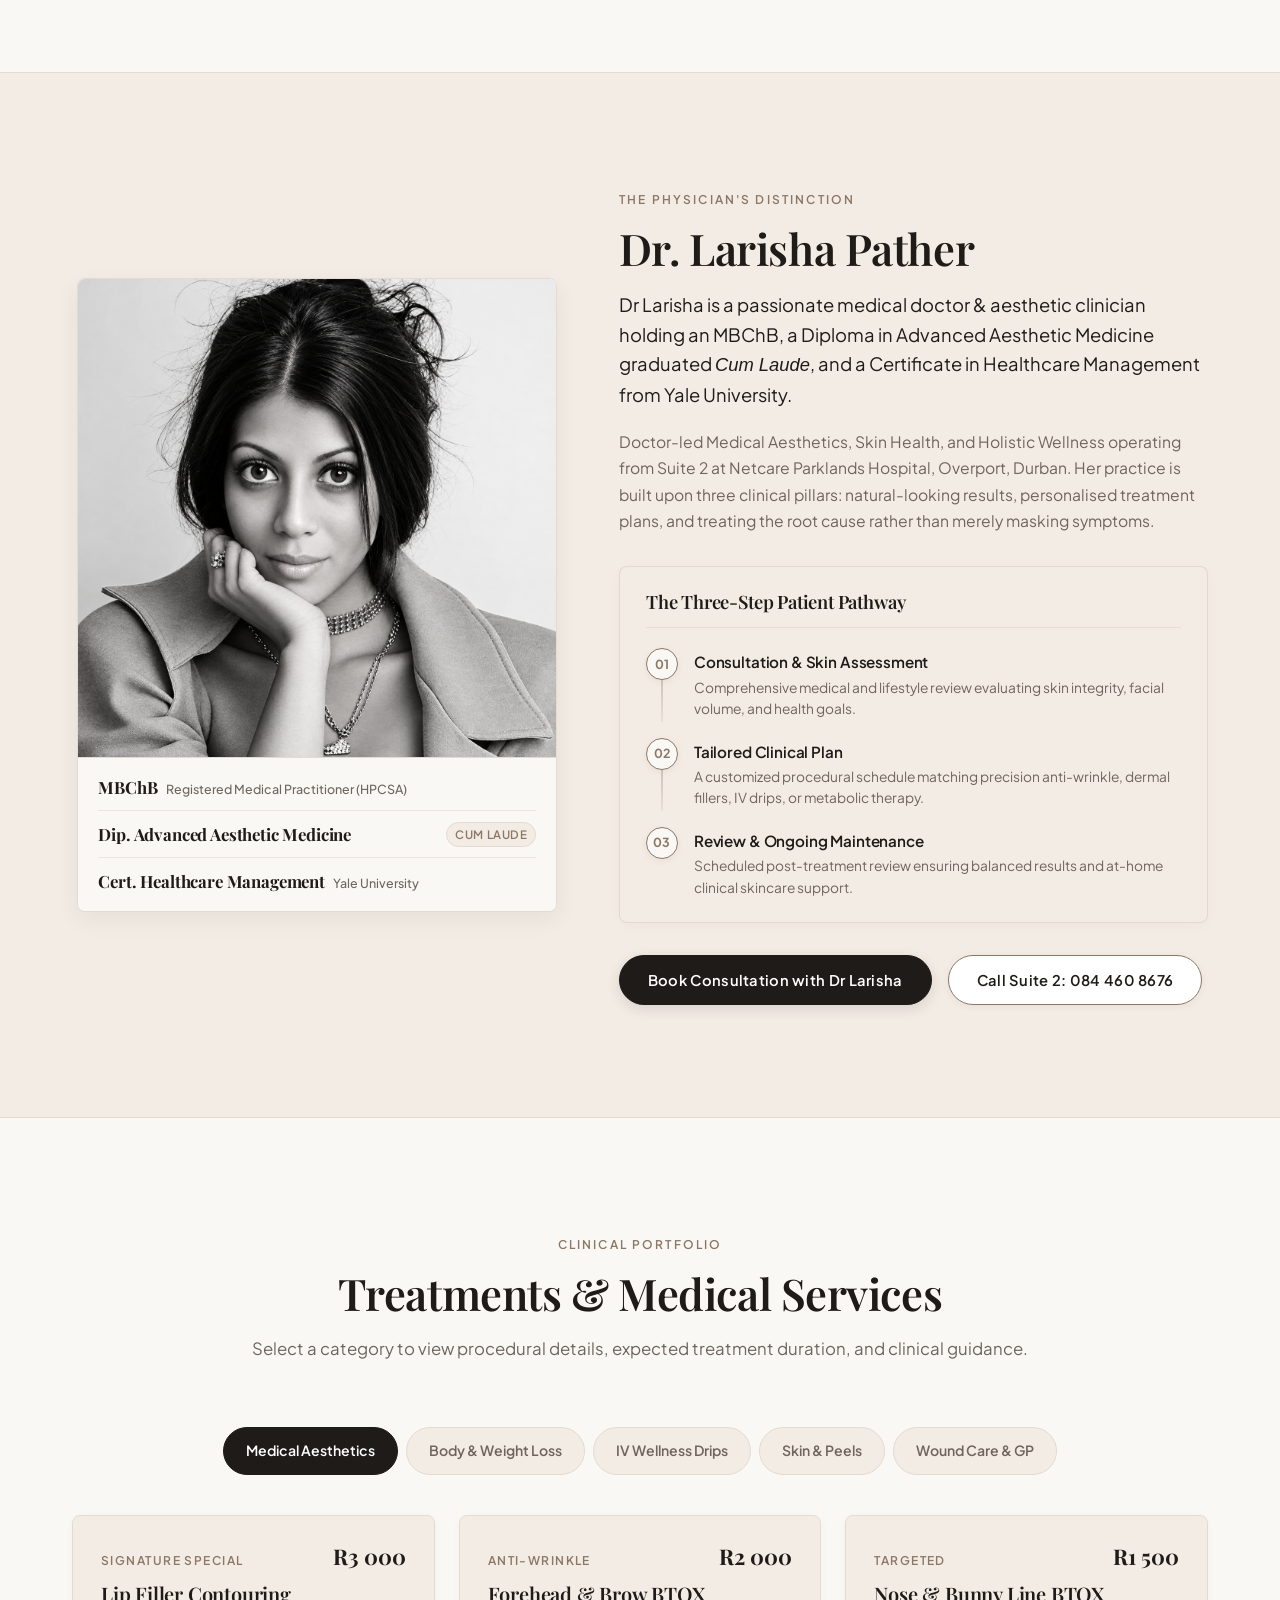
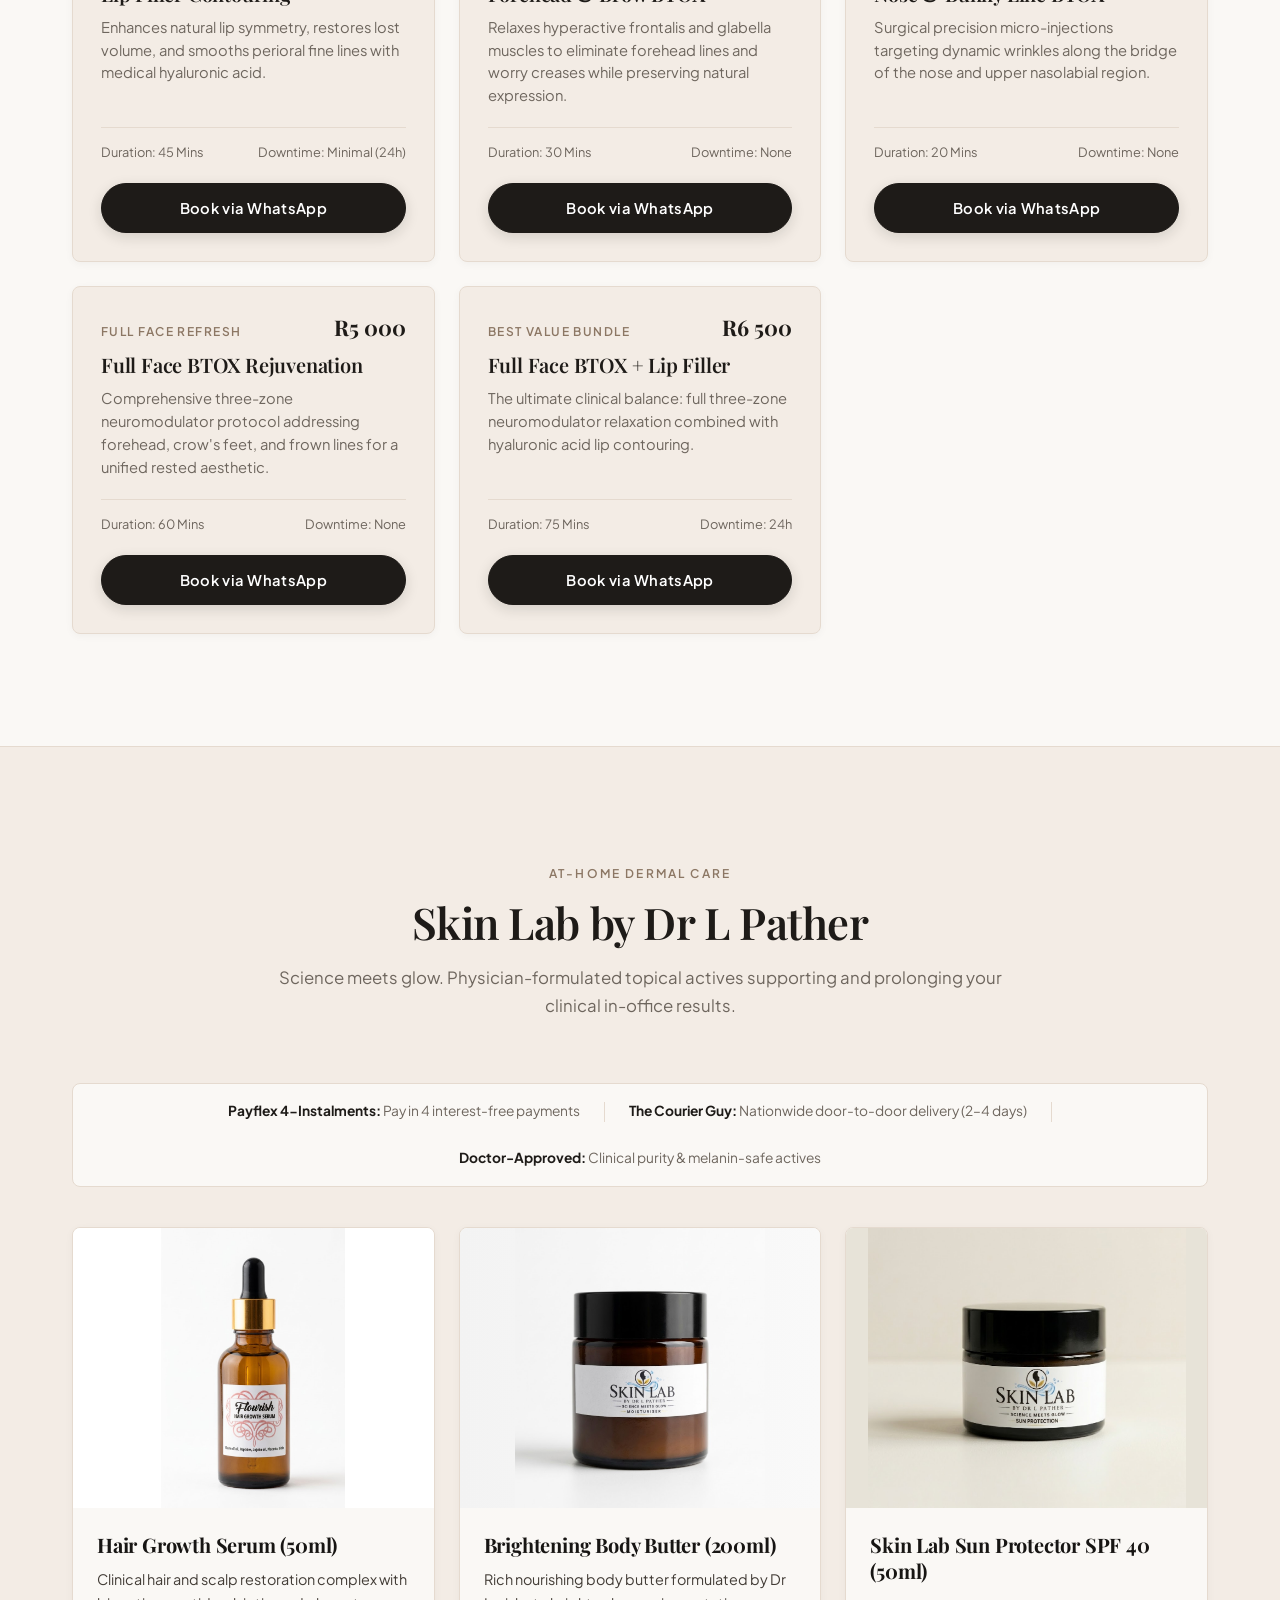
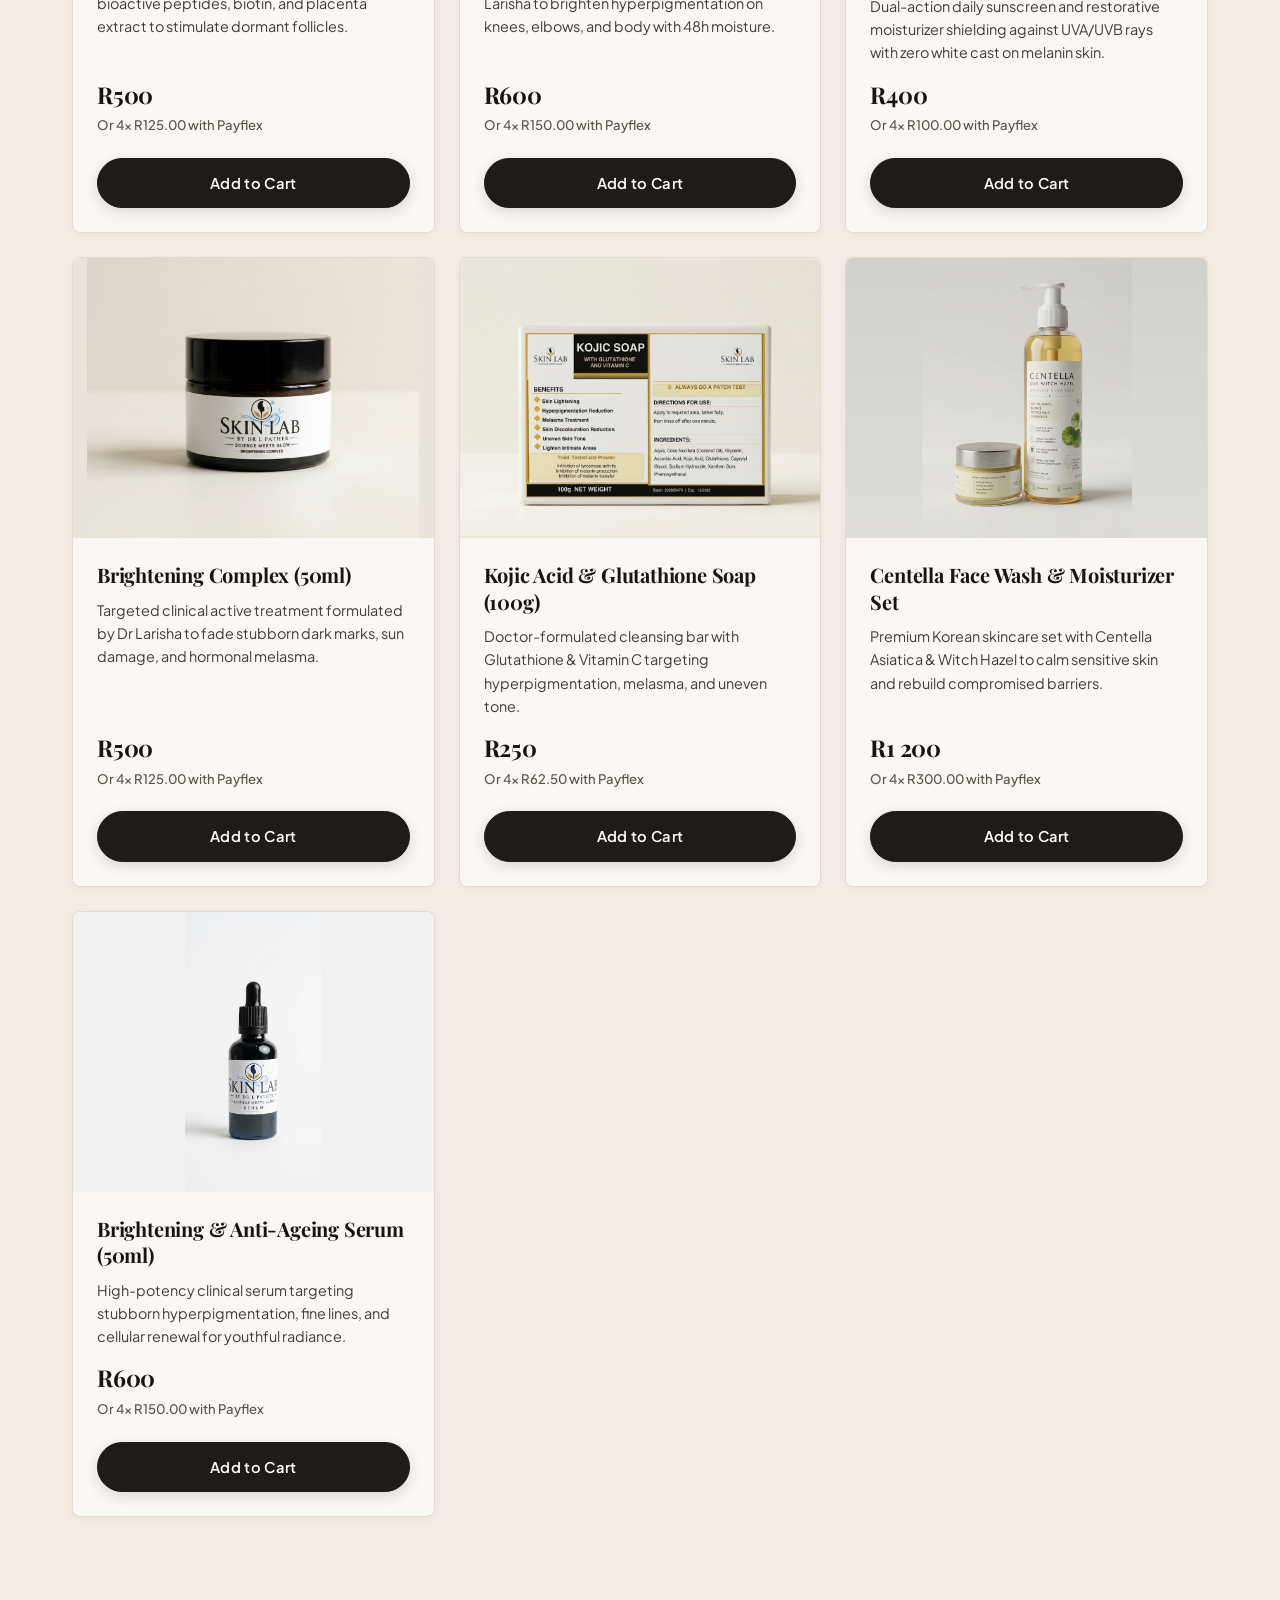
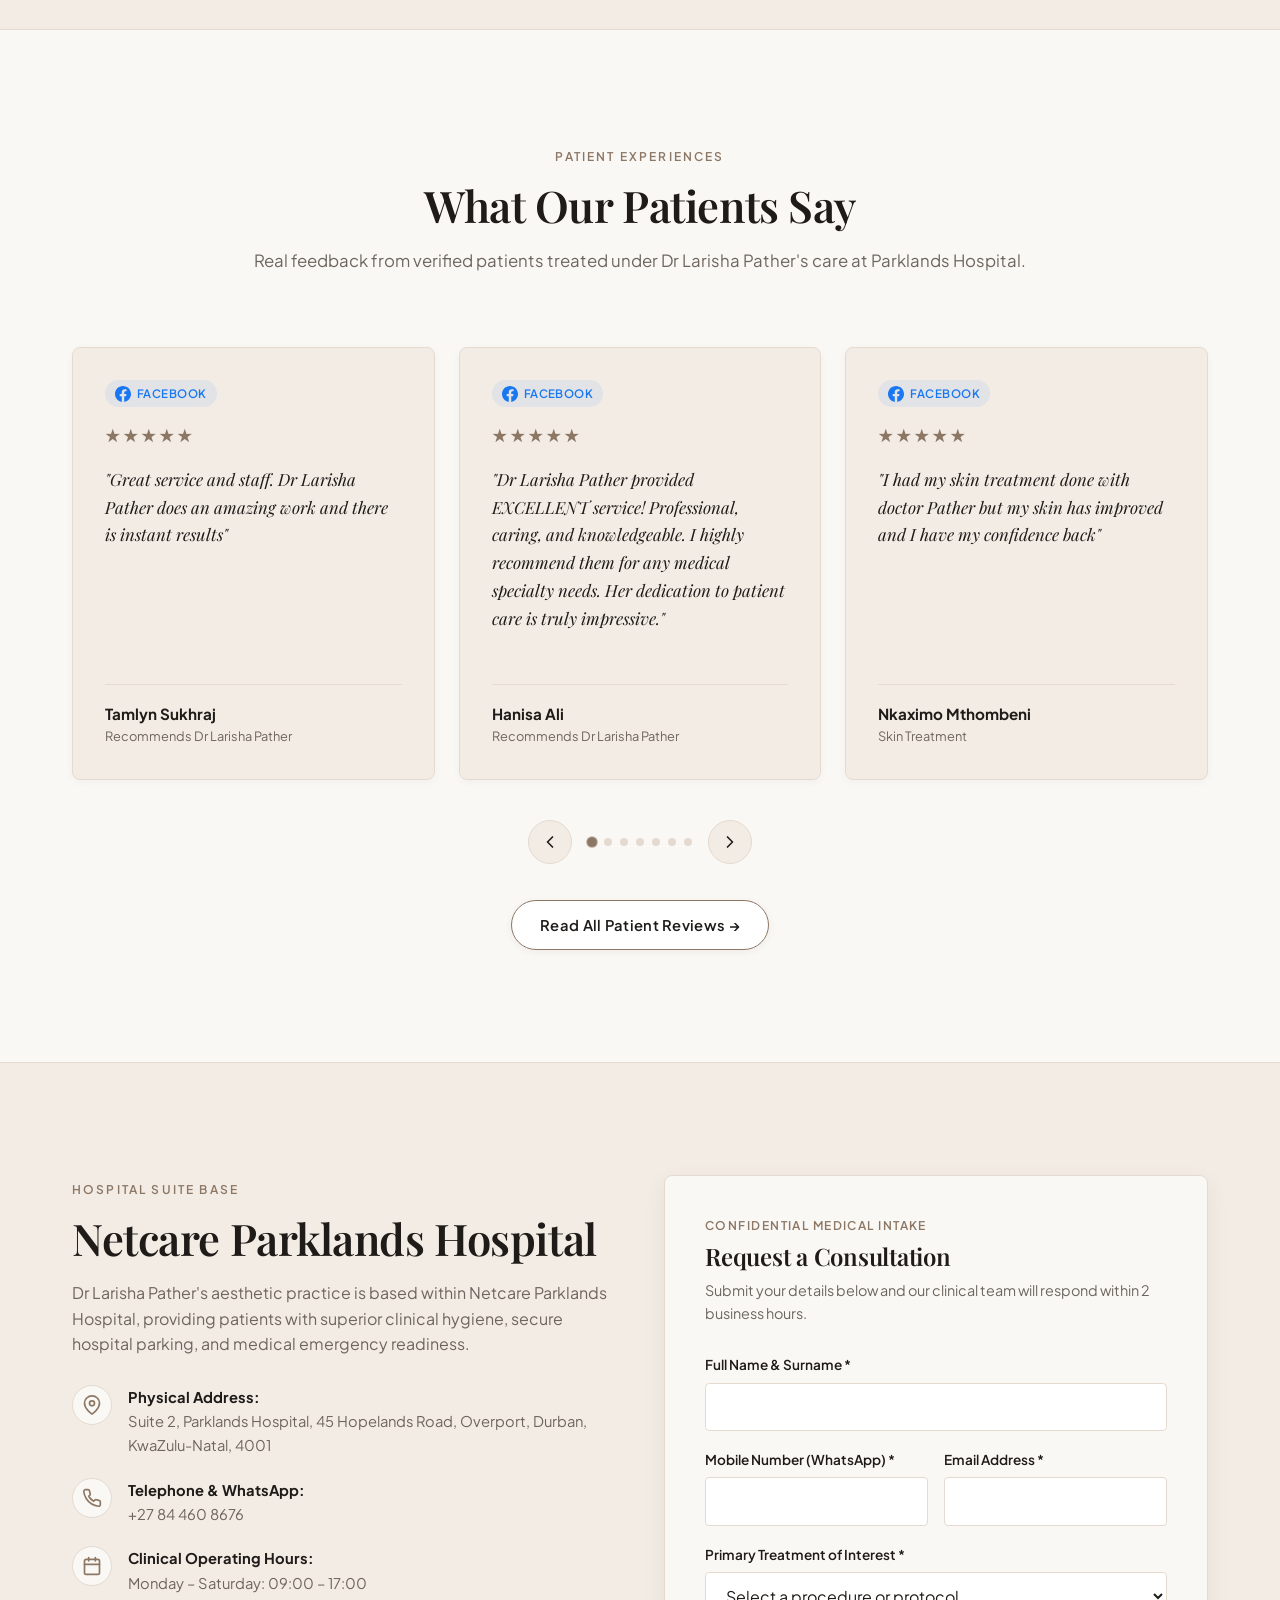
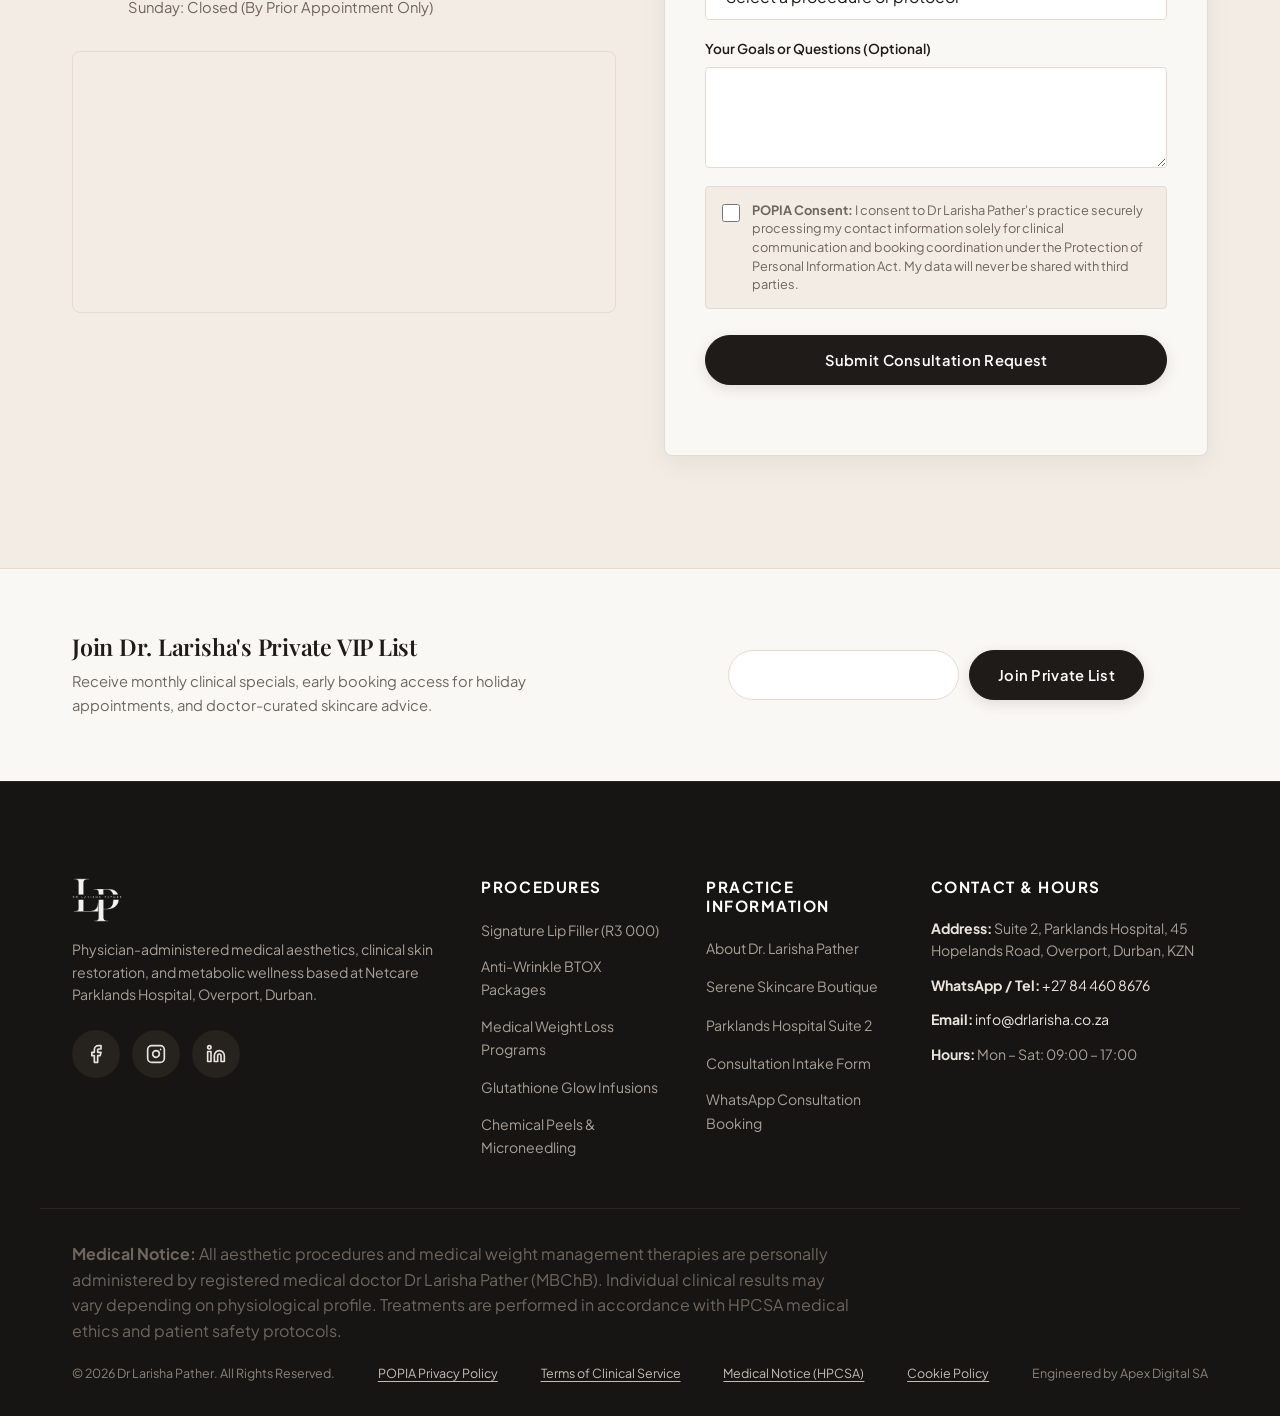
==== commit 53a853c1: "feat(products): add Brightening & Anti-Ageing Serum to skincare showcase and cart" ====
--- a/index.html
+++ b/index.html
@@ -184,8 +184,8 @@
             </div>
             <div class="credential-divider" aria-hidden="true"></div>
             <div class="credential-item">
-              <span class="cred-title">Verified Pricing</span>
-              <span class="cred-sub">Starting from R500</span>
+              <span class="cred-title">Personalised Care</span>
+              <span class="cred-sub">Tailored Clinical Protocols</span>
             </div>
           </div>
         </div>
@@ -240,9 +240,8 @@
       <div class="site-container">
         <div class="section-head text-center">
           <div class="section-eyebrow">Signature Clinical Offers</div>
-          <h2 class="section-title">Verified Practice Packages</h2>
-          <p class="section-subtitle">Physician-administered treatments published directly from Dr Larisha's Durban
-            clinical practice.</p>
+          <h2 class="section-title">Signature Clinical Packages</h2>
+          <p class="section-subtitle">Physician-administered aesthetic and wellness treatments tailored to your natural facial anatomy.</p>
         </div>
 
         <div class="bento-grid">
@@ -434,7 +433,7 @@
           <div class="section-eyebrow">Clinical Portfolio</div>
           <h2 class="section-title">Treatments &amp; Medical Services</h2>
           <p class="section-subtitle">Select a category to view procedural details, expected treatment duration, and
-            transparent Durban pricing.</p>
+            clinical guidance.</p>
         </div>
 
         <!-- Category Tabs -->
@@ -1022,6 +1021,27 @@
               </div>
               <button type="button" class="btn btn-primary btn-block add-to-cart-btn" data-sku="SKINLAB-CENTELLA-06"
                 data-title="Centella Korean Face Wash and Moisturizer Set" data-price="1200">
+                Add to Cart
+              </button>
+            </div>
+          </article>
+
+          <!-- Product 7: Brightening & Anti-Ageing Serum -->
+          <article class="product-card" data-sku="SKINLAB-SERUM-07"
+            data-title="Brightening &amp; Anti-Ageing Serum (50ml)" data-price="600">
+            <div class="product-media">
+              <img src="Assets/images/Brightening &amp; anti-ageing serum.jpg" alt="Skin Lab Brightening and Anti-Ageing Serum by Dr L Pather"
+                class="product-img" width="400" height="400" loading="lazy">
+            </div>
+            <div class="product-info">
+              <h3 class="product-title">Brightening &amp; Anti-Ageing Serum (50ml)</h3>
+              <p class="product-desc">High-potency clinical serum targeting stubborn hyperpigmentation, fine lines, and cellular renewal for youthful radiance.</p>
+              <div class="product-pricing">
+                <span class="price-val">R600</span>
+                <span class="payflex-note">Or 4x R150.00 with Payflex</span>
+              </div>
+              <button type="button" class="btn btn-primary btn-block add-to-cart-btn" data-sku="SKINLAB-SERUM-07"
+                data-title="Brightening &amp; Anti-Ageing Serum (50ml)" data-price="600">
                 Add to Cart
               </button>
             </div>
--- a/style.css
+++ b/style.css
@@ -5,15 +5,24 @@
 
 :root {
   /* Strict CSS Token Contract */
-  --bg: #FAF8F5;              /* Warm alabaster cream canvas */
-  --surface: #F3ECE5;         /* Soft linen neutral card containers */
-  --text: #1E1B18;            /* Deep espresso charcoal (Contrast: 15.8:1) */
-  --muted: #6E665E;           /* Warm slate grey metadata */
-  --brand: #8C7764;           /* Muted bronze / rich taupe accent */
-  --brand-2: #D9CBBF;         /* Warm sand taupe for badges & pills */
-  --cta: #1E1B18;             /* Espresso button fill (Contrast: 16.8:1 on white) */
-  --cta-text: #FFFFFF;        /* Crisp pure white button text */
-  --line: #E5DACF;            /* 1px hairline dividers */
+  --bg: #FAF8F5;
+  /* Warm alabaster cream canvas */
+  --surface: #F3ECE5;
+  /* Soft linen neutral card containers */
+  --text: #1E1B18;
+  /* Deep espresso charcoal (Contrast: 15.8:1) */
+  --muted: #6E665E;
+  /* Warm slate grey metadata */
+  --brand: #8C7764;
+  /* Muted bronze / rich taupe accent */
+  --brand-2: #D9CBBF;
+  /* Warm sand taupe for badges & pills */
+  --cta: #1E1B18;
+  /* Espresso button fill (Contrast: 16.8:1 on white) */
+  --cta-text: #FFFFFF;
+  /* Crisp pure white button text */
+  --line: #E5DACF;
+  /* 1px hairline dividers */
   --font-display: "Playfair Display", Georgia, serif;
   --font-body: "Plus Jakarta Sans", -apple-system, sans-serif;
 
@@ -42,7 +51,9 @@
 /* --------------------------------------------------------------------------
    RESET & FOUNDATIONS
    -------------------------------------------------------------------------- */
-*, *::before, *::after {
+*,
+*::before,
+*::after {
   box-sizing: border-box;
   margin: 0;
   padding: 0;
@@ -73,7 +84,10 @@
   outline-offset: 3px;
 }
 
-img, picture, svg, video {
+img,
+picture,
+svg,
+video {
   display: block;
   max-width: 100%;
   height: auto;
@@ -85,7 +99,10 @@
   transition: color var(--trans-fast);
 }
 
-button, input, select, textarea {
+button,
+input,
+select,
+textarea {
   font: inherit;
   color: inherit;
 }
@@ -126,7 +143,12 @@
 /* --------------------------------------------------------------------------
    TYPOGRAPHY SYSTEM
    -------------------------------------------------------------------------- */
-h1, h2, h3, h4, h5, h6 {
+h1,
+h2,
+h3,
+h4,
+h5,
+h6 {
   font-family: var(--font-display);
   font-weight: 600;
   line-height: 1.2;
@@ -249,6 +271,7 @@
 }
 
 @media (hover: hover) and (pointer: fine) {
+
   .treatment-card .btn:hover,
   .bento-card .btn:hover,
   .glow-combo-card .btn:hover,
@@ -1220,6 +1243,7 @@
     opacity: 0;
     transform: translateY(6px);
   }
+
   to {
     opacity: 1;
     transform: translateY(0);
@@ -1690,6 +1714,10 @@
 
 .product-card[data-sku="SKINLAB-CENTELLA-06"] {
   --product-bg: linear-gradient(180deg, #D0D0CC 0%, #DEDDD9 100%);
+}
+
+.product-card[data-sku="SKINLAB-SERUM-07"] {
+  --product-bg: #f2f2f2;
 }
 
 @media (hover: hover) and (pointer: fine) {
@@ -2414,7 +2442,9 @@
   color: var(--text);
 }
 
-.form-input, .form-select, .form-textarea {
+.form-input,
+.form-select,
+.form-textarea {
   width: 100%;
   min-height: 48px;
   padding: 10px 16px;
@@ -2430,7 +2460,9 @@
   resize: vertical;
 }
 
-.form-input:focus, .form-select:focus, .form-textarea:focus {
+.form-input:focus,
+.form-select:focus,
+.form-textarea:focus {
   border-color: var(--brand);
   outline: none;
 }
@@ -3319,12 +3351,60 @@
   margin-bottom: 28px;
 }
 
+/* --------------------------------------------------------------------------
+   STANDARDIZED HERO TRUST STRIP (MINIMAL MONOLINE)
+   -------------------------------------------------------------------------- */
+.hero-trust-strip {
+  display: flex;
+  align-items: center;
+  flex-wrap: wrap;
+  gap: 0;
+  padding-top: 20px;
+  border-top: 1px solid var(--line);
+}
+
+.trust-strip-item {
+  font-family: var(--font-body);
+  font-size: 0.875rem;
+  font-weight: 500;
+  color: var(--muted);
+  letter-spacing: 0.01em;
+  white-space: nowrap;
+}
+
+.trust-strip-divider {
+  display: inline-block;
+  width: 1px;
+  height: 12px;
+  background-color: var(--line);
+  margin: 0 16px;
+  flex-shrink: 0;
+}
+
+@media (max-width: 640px) {
+  .hero-trust-strip {
+    gap: 8px 12px;
+    padding-top: 16px;
+  }
+
+  .trust-strip-divider {
+    display: none;
+  }
+
+  .trust-strip-item {
+    font-size: 0.8125rem;
+    padding: 2px 0;
+  }
+}
+
+/* Backwards compatibility alias */
 .subpage-quick-stats {
   display: flex;
+  align-items: center;
   flex-wrap: wrap;
-  gap: 24px;
-  padding-top: 24px;
-  border-top: 1px solid var(--line);
+  gap: 0;
+  padding-top: 20px;
+  border-top: 1px solid rgba(140, 119, 100, 0.18);
 }
 
 .meta-pill-item {
@@ -3768,10 +3848,13 @@
    ACCESSIBILITY: PREFERS REDUCED MOTION
    -------------------------------------------------------------------------- */
 @media (prefers-reduced-motion: reduce) {
-  *, *::before, *::after {
+
+  *,
+  *::before,
+  *::after {
     animation-duration: 0.01ms !important;
     animation-iteration-count: 1 !important;
     transition-duration: 0.01ms !important;
     scroll-behavior: auto !important;
   }
-}
+}
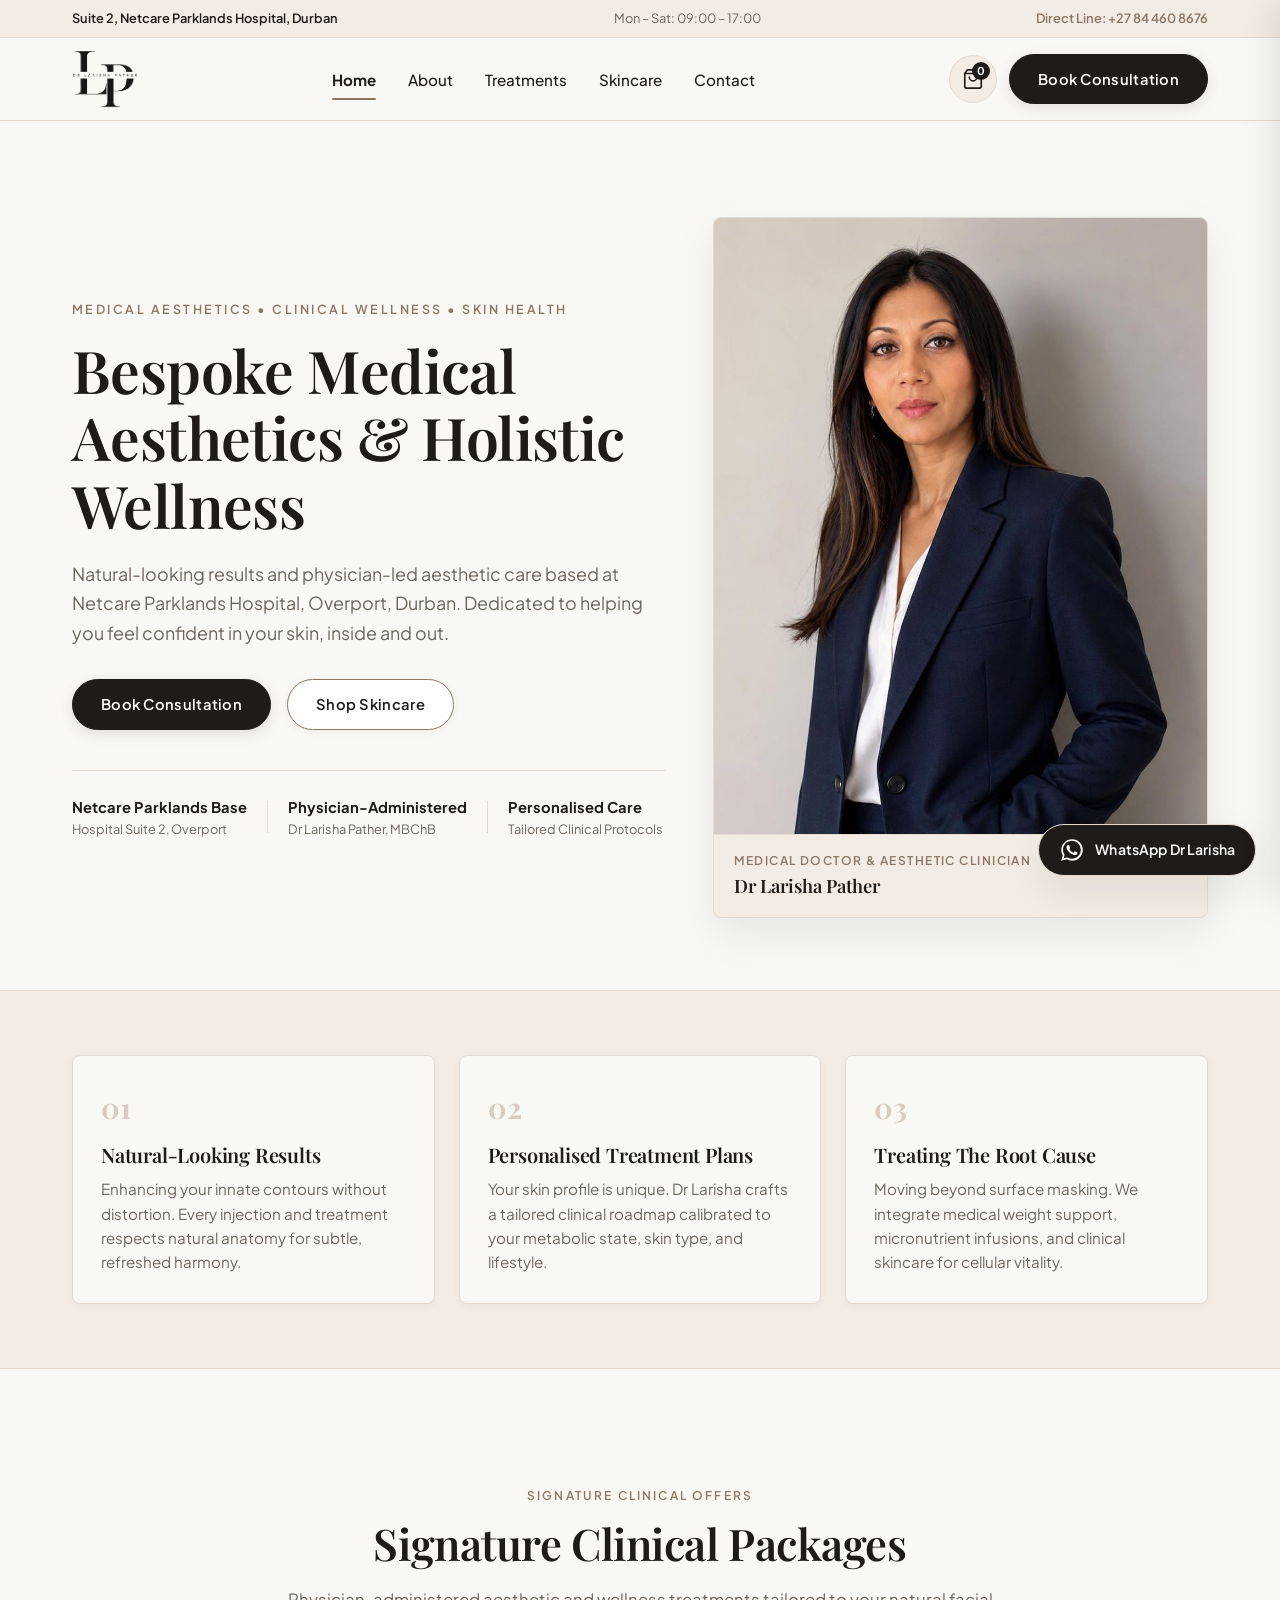
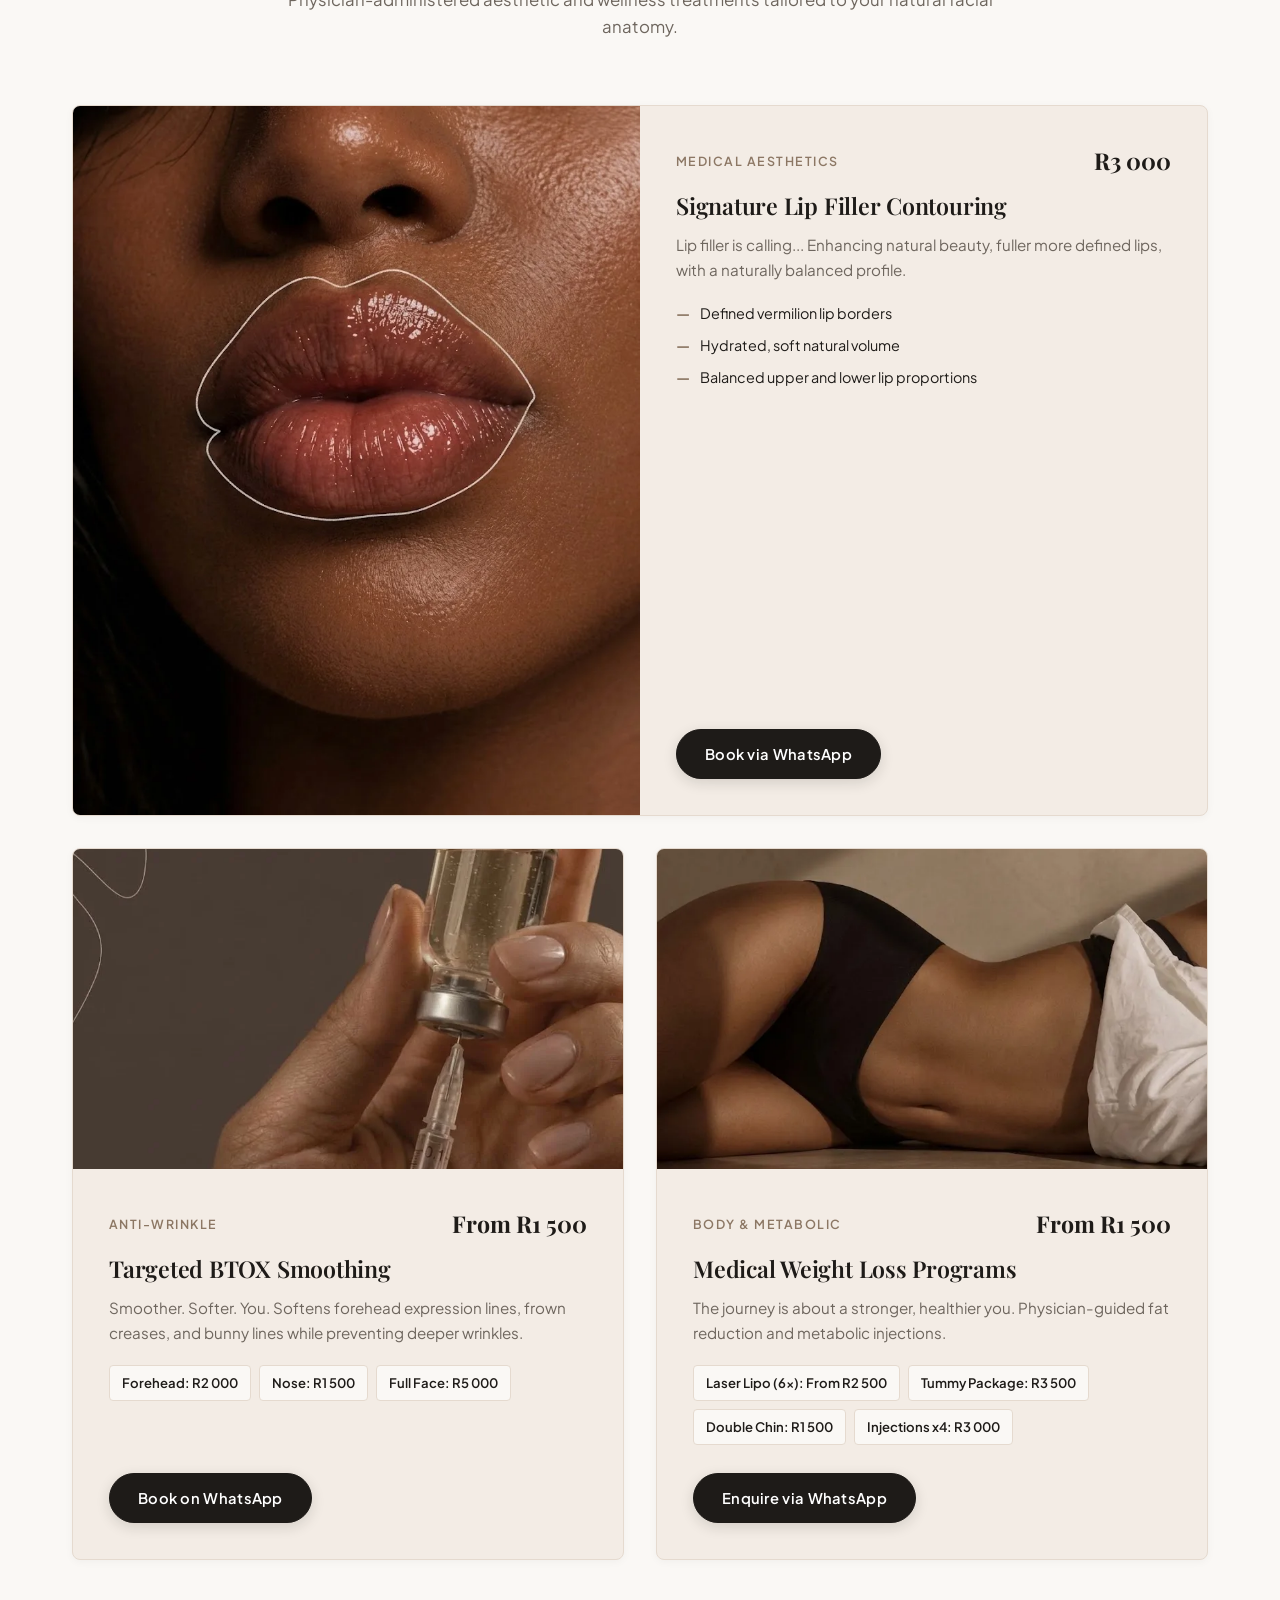
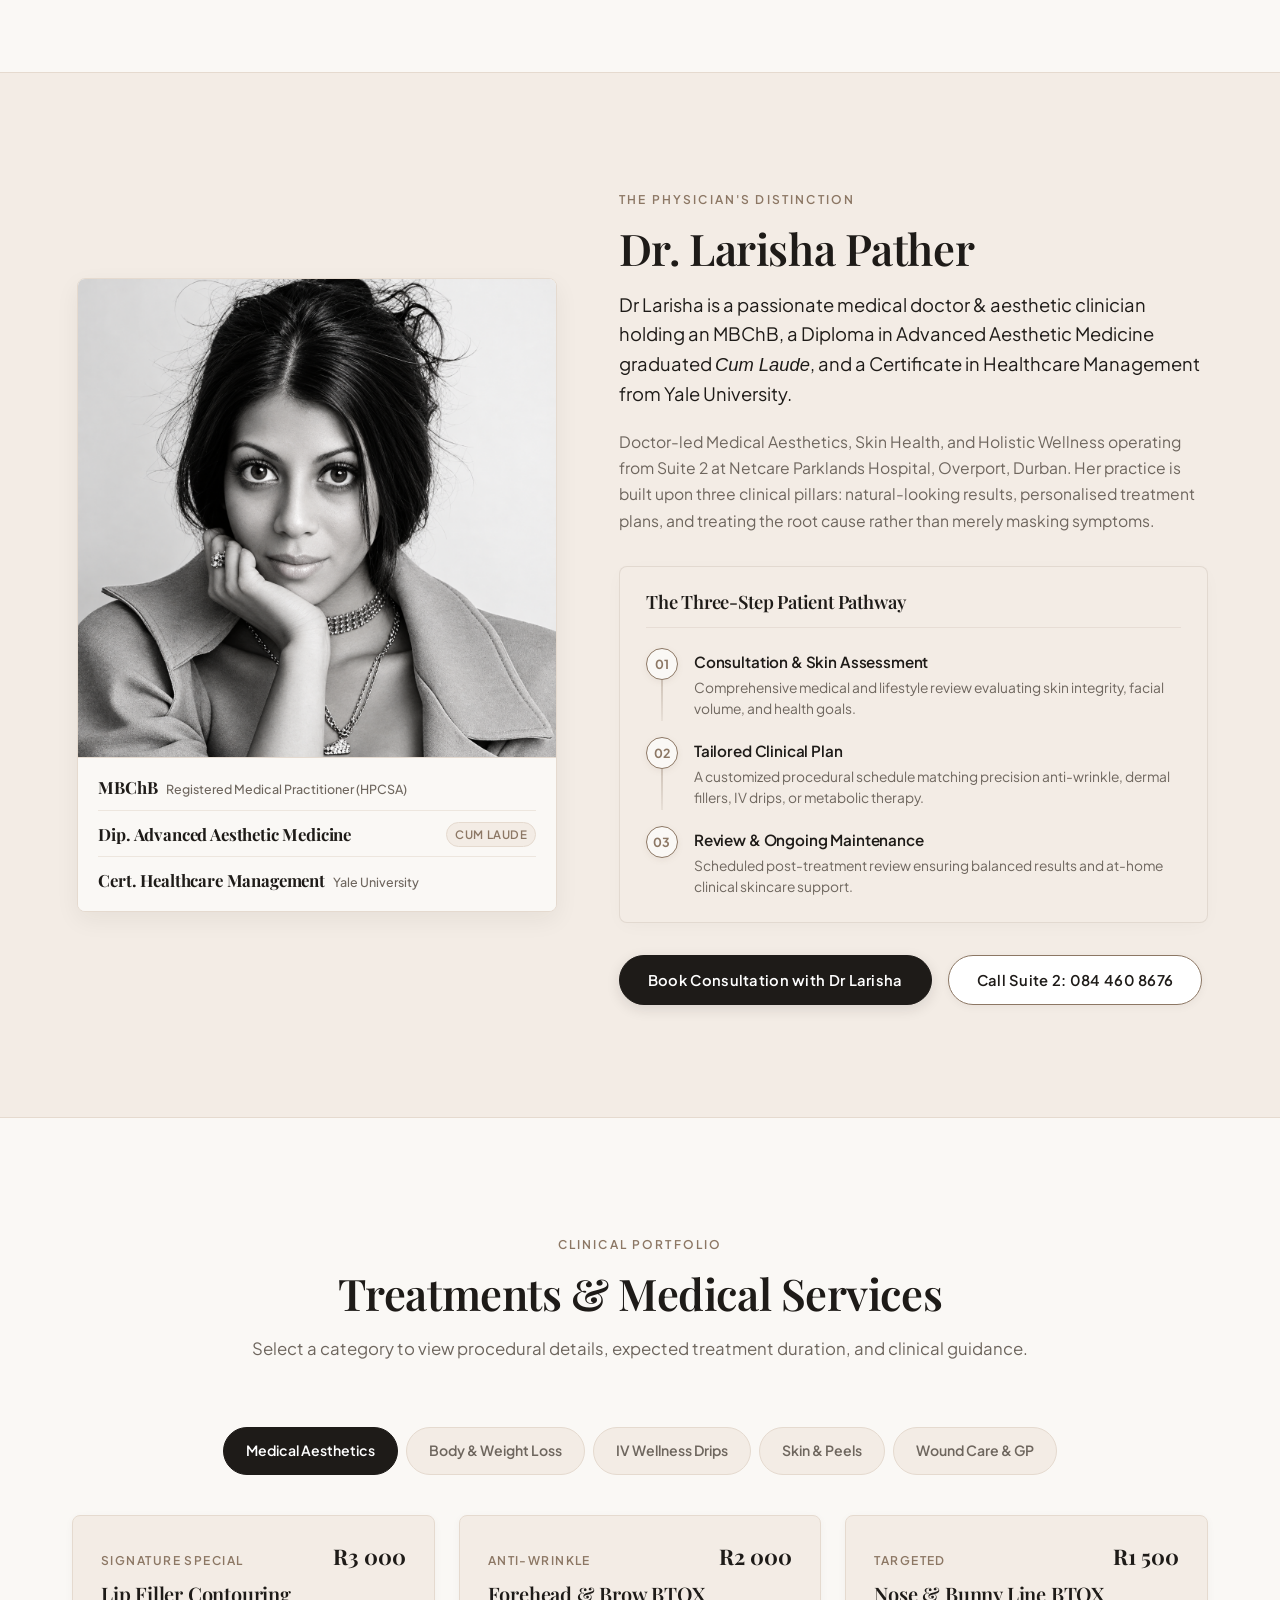
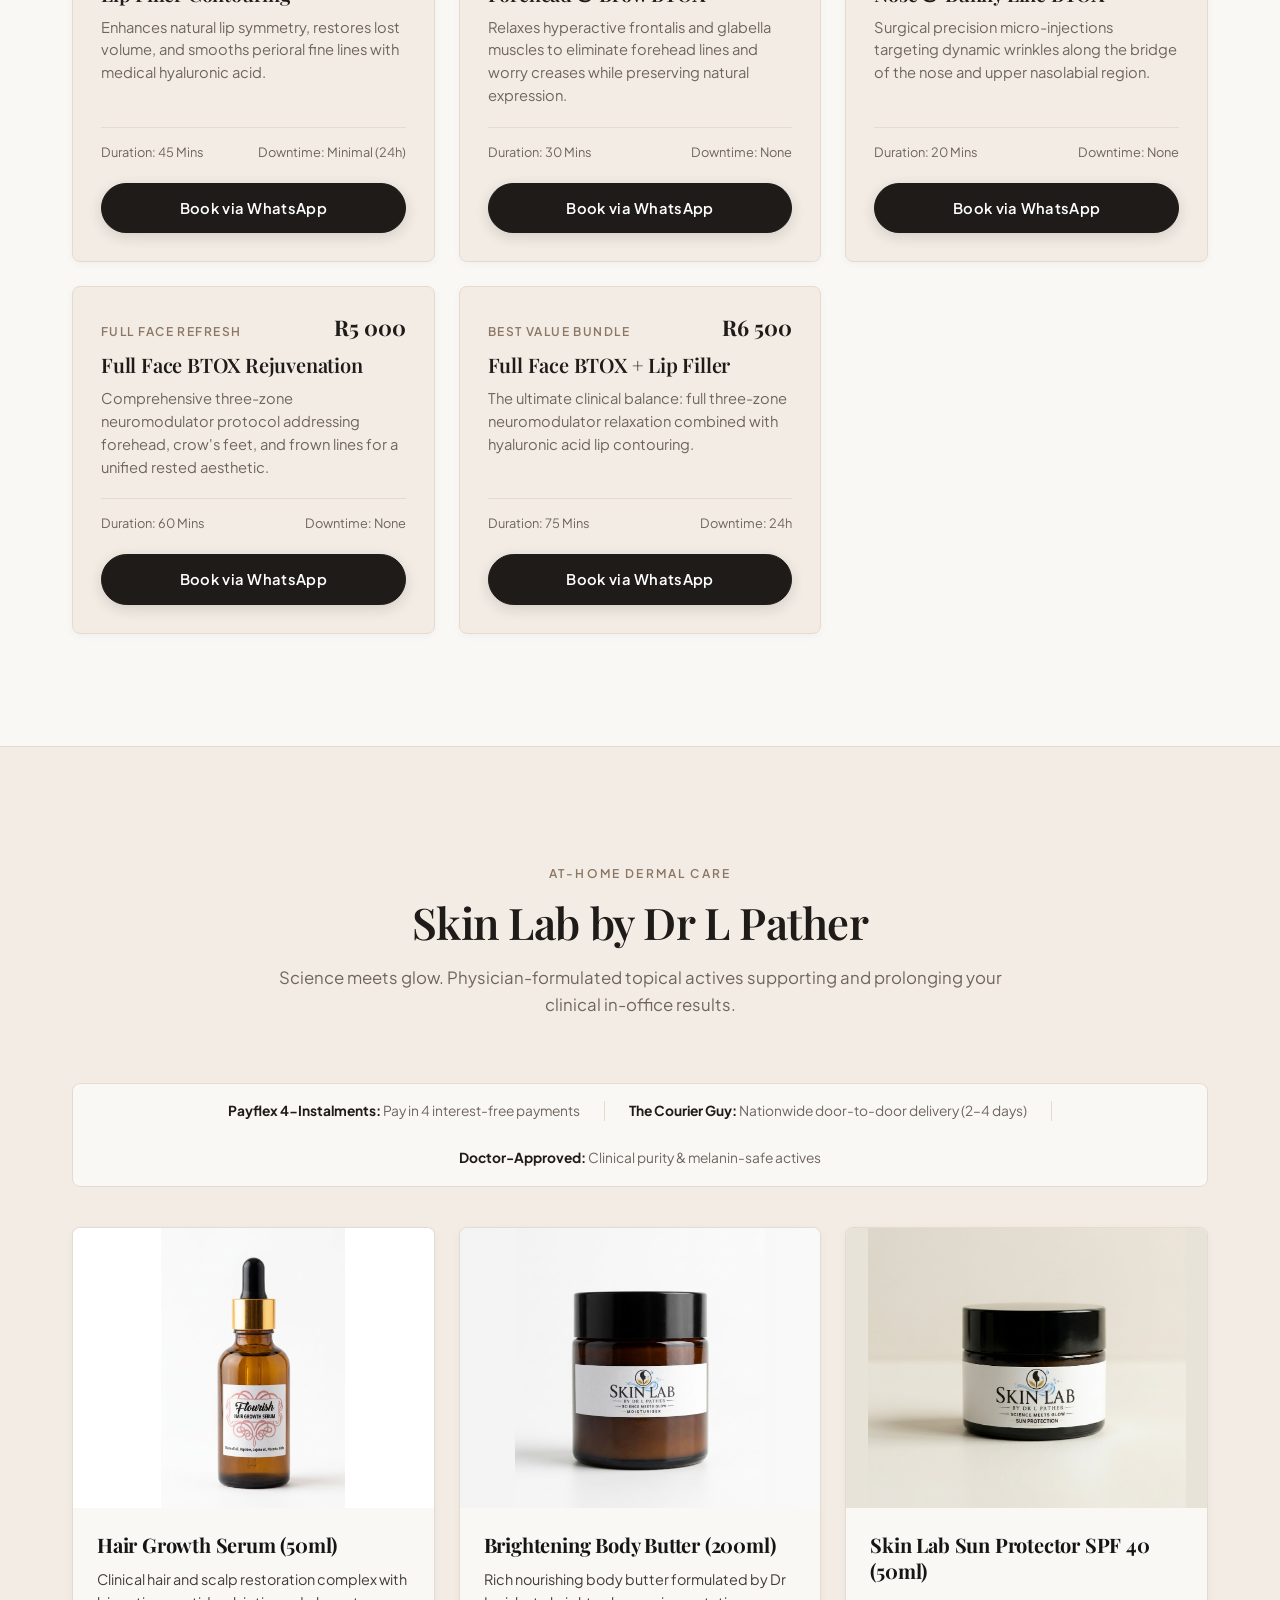
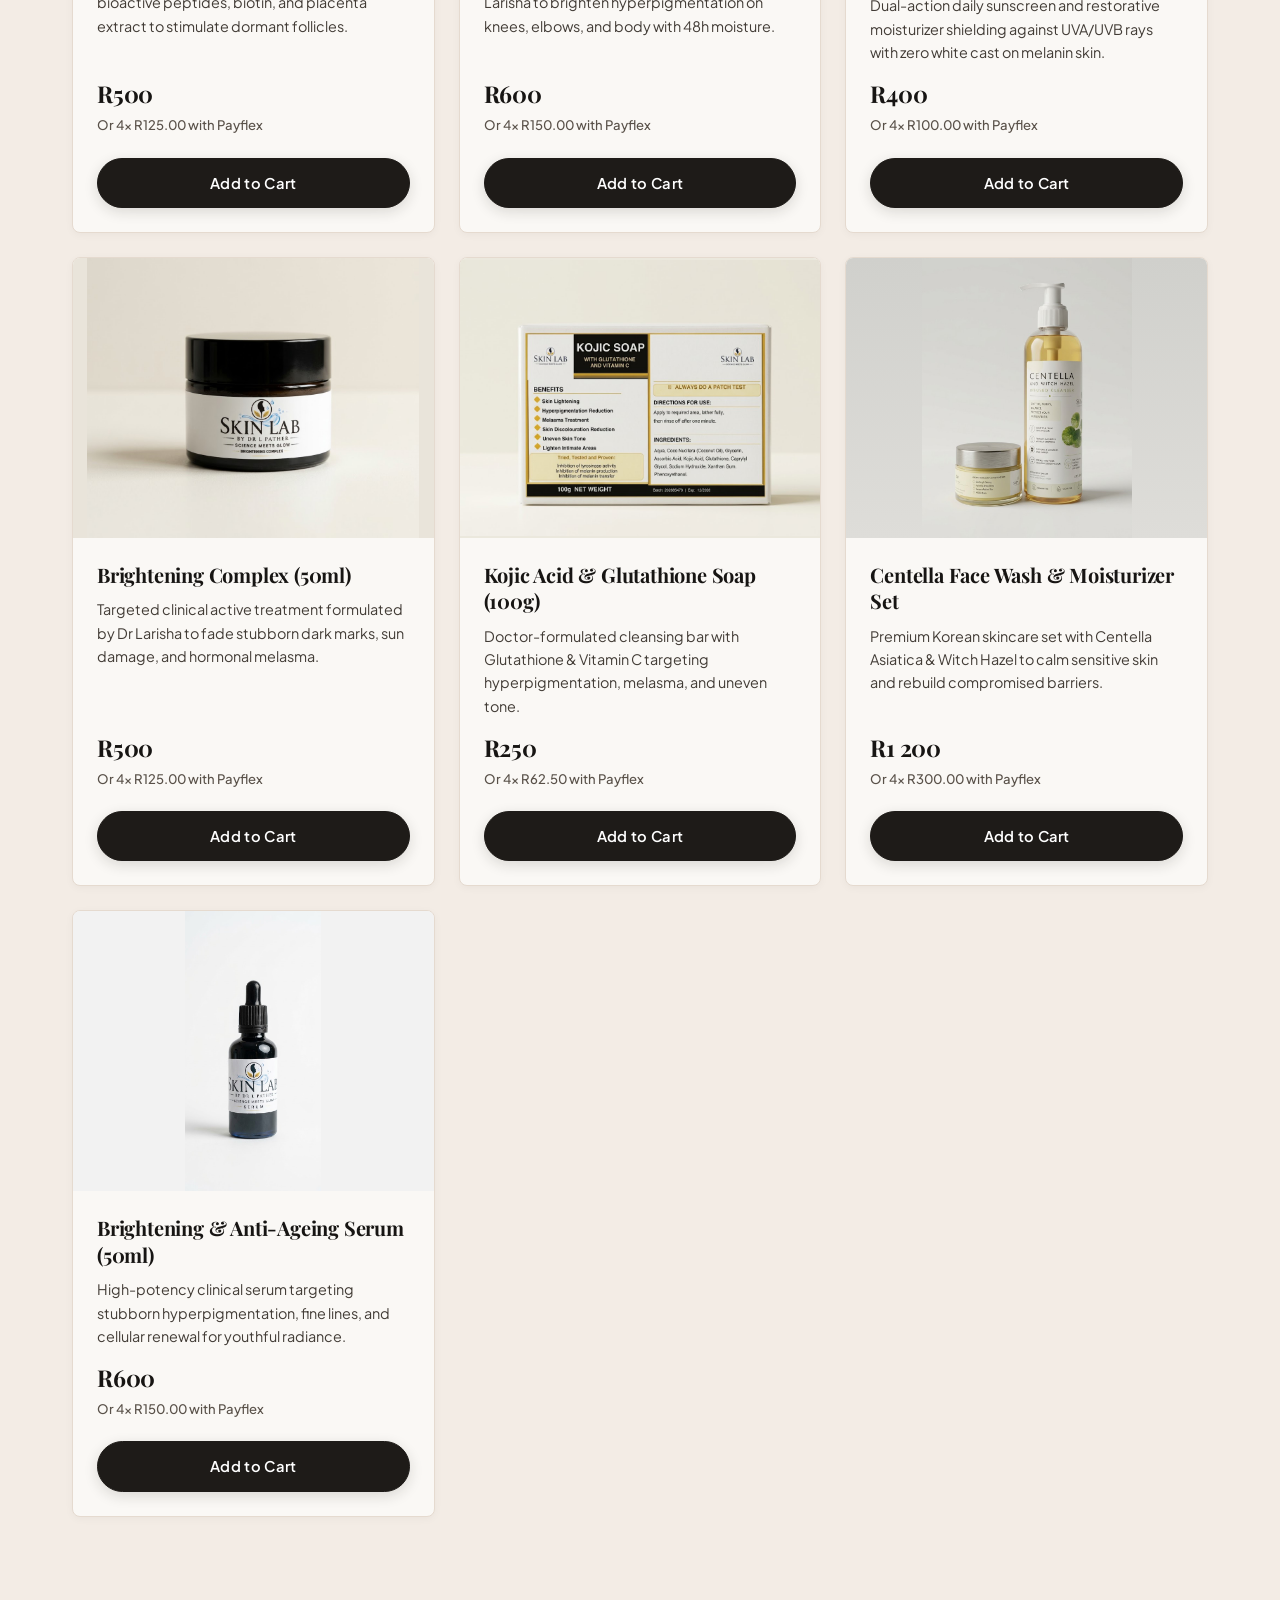
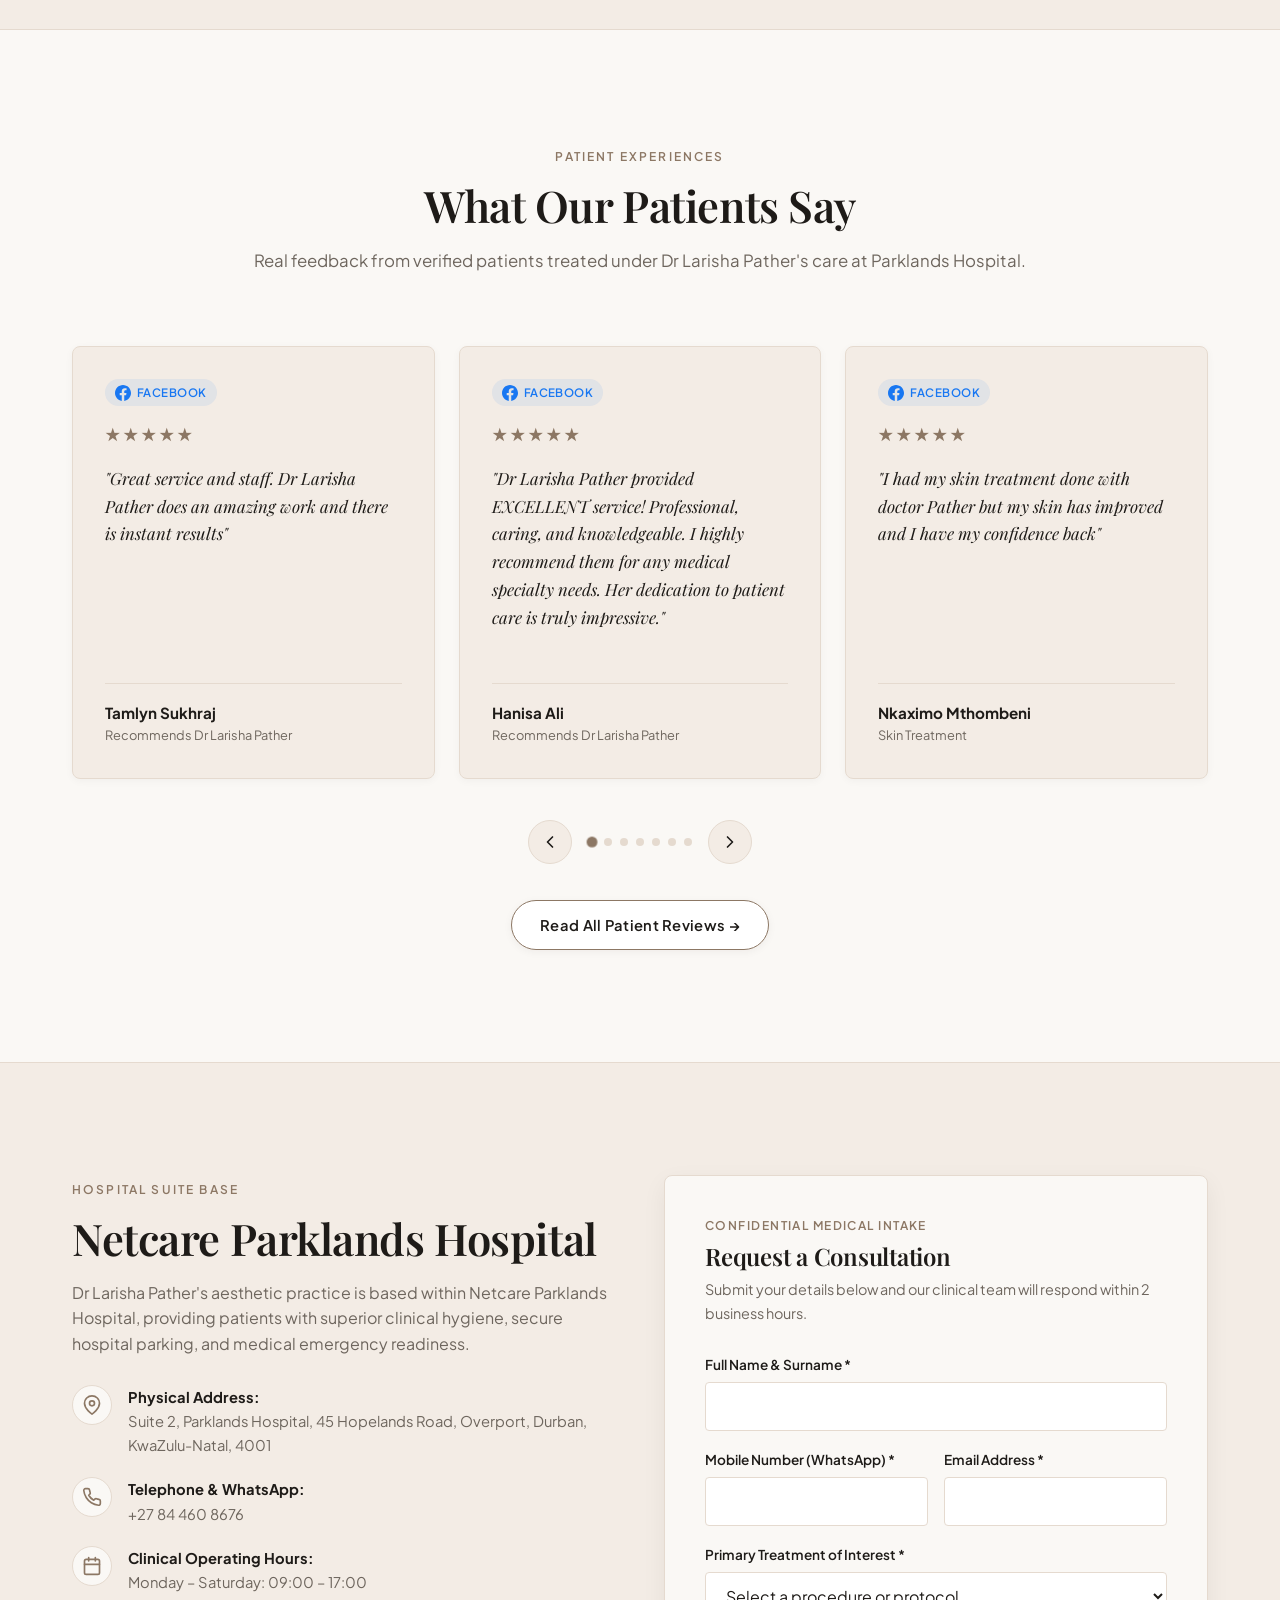
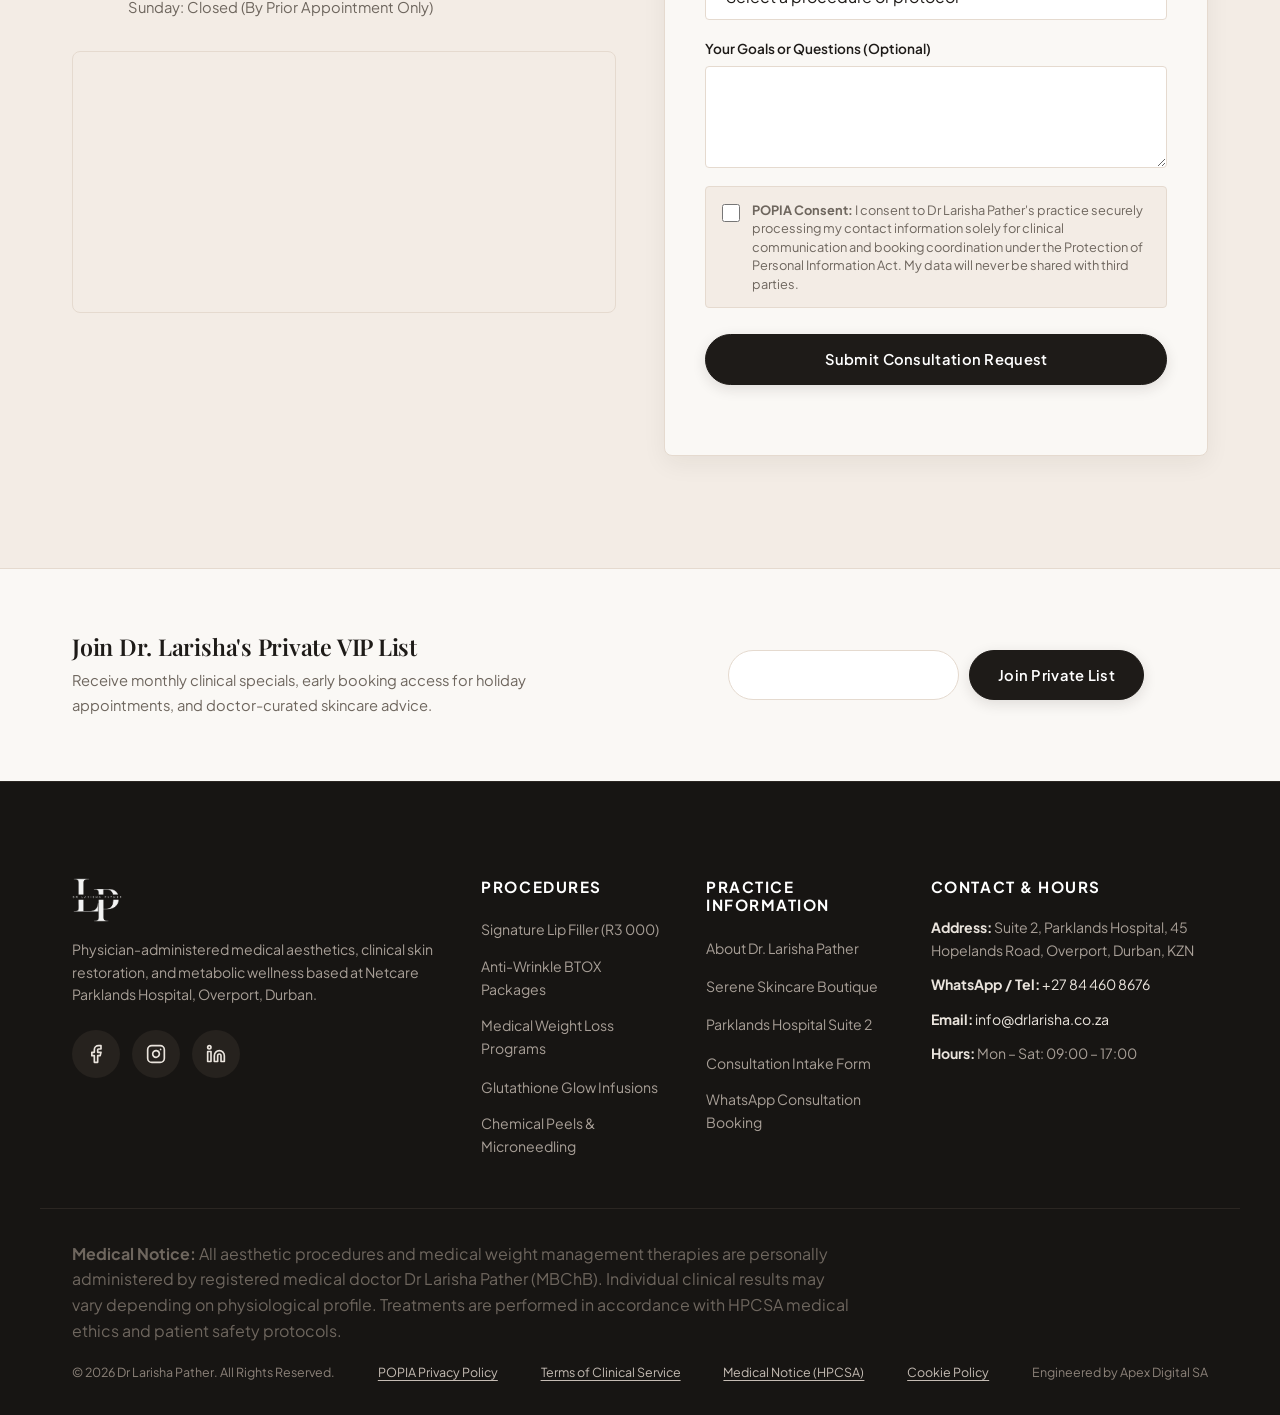
==== commit bccec8d0: "fix(mobile): replace text-baked card images with clean WebP variants and refine mobile framing" ====
--- a/index.html
+++ b/index.html
@@ -248,7 +248,7 @@
           <!-- Featured Lip Filler Card -->
           <article class="bento-card bento-card-large">
             <div class="bento-media-wrap">
-              <img src="Assets/images/Lip filler cover.jpg" alt="Signature Lip Filler Contouring Treatment Special"
+              <img src="Assets/images/lip-filler-clean.webp" alt="Signature Lip Filler Contouring Treatment Special"
                 class="bento-img" width="600" height="750" loading="lazy">
             </div>
             <div class="bento-body">
@@ -276,7 +276,7 @@
           <!-- Featured BTOX Card -->
           <article class="bento-card bento-card-compact">
             <div class="bento-media-wrap">
-              <img src="Assets/images/Btox cover.jpg" alt="Targeted BTOX Smoothing Rejuvenation"
+              <img src="Assets/images/btox-vial-clean.webp" alt="Targeted BTOX Smoothing Rejuvenation"
                 class="bento-img bento-img-btox" width="600" height="750" loading="lazy">
             </div>
             <div class="bento-body">
@@ -304,7 +304,7 @@
           <!-- Featured Weight Management Card -->
           <article class="bento-card bento-card-compact">
             <div class="bento-media-wrap">
-              <img src="Assets/images/Medical weight management.jpg"
+              <img src="Assets/images/weight-management-clean.webp"
                 alt="Medical Weight Loss and Body Contouring Support" class="bento-img" width="600" height="750"
                 loading="lazy">
             </div>
--- a/style.css
+++ b/style.css
@@ -816,7 +816,7 @@
 }
 
 .bento-img-btox {
-  object-position: center 54%;
+  object-position: center 46%;
 }
 
 .bento-tag {
@@ -3714,6 +3714,15 @@
   .brand-logo {
     height: 48px;
   }
+
+  .bento-img {
+    height: 260px;
+  }
+
+  .bento-card-large .bento-img {
+    height: 260px;
+    min-height: unset;
+  }
 }
 
 @media (min-width: 768px) {
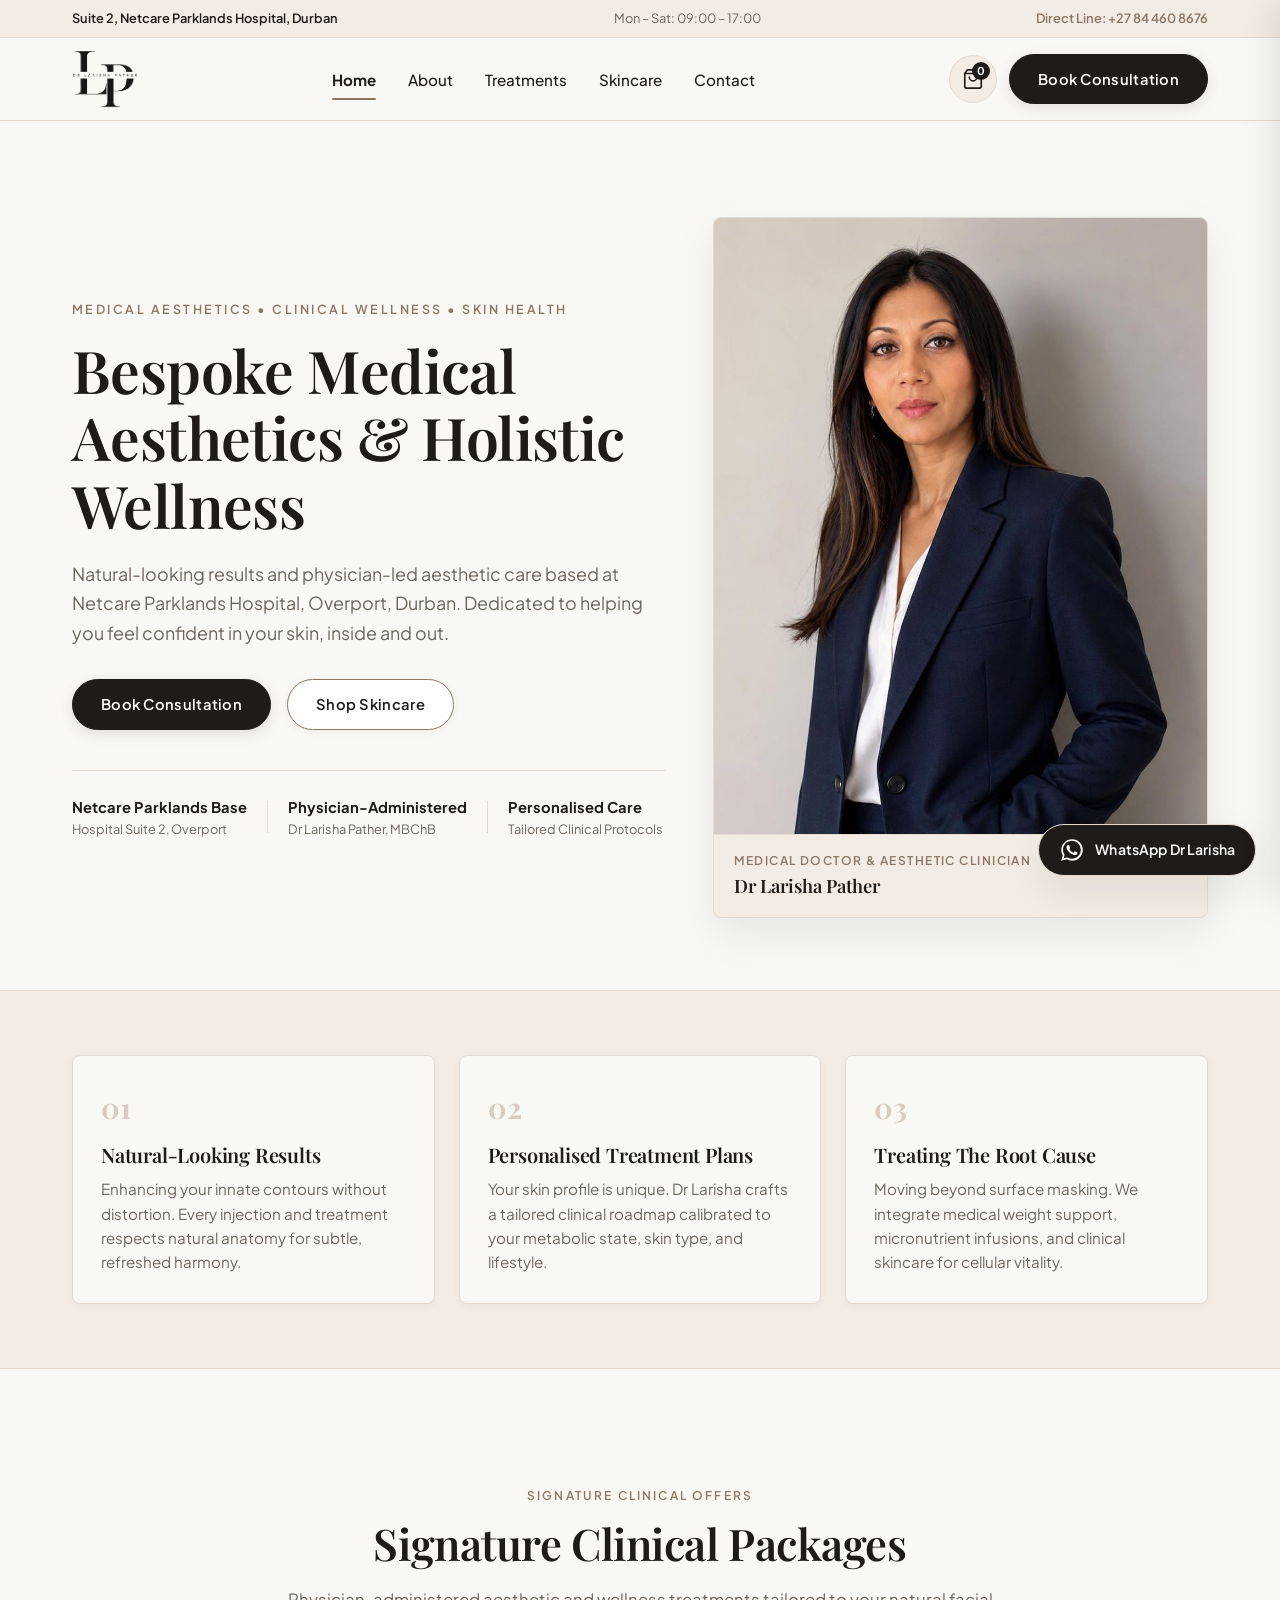
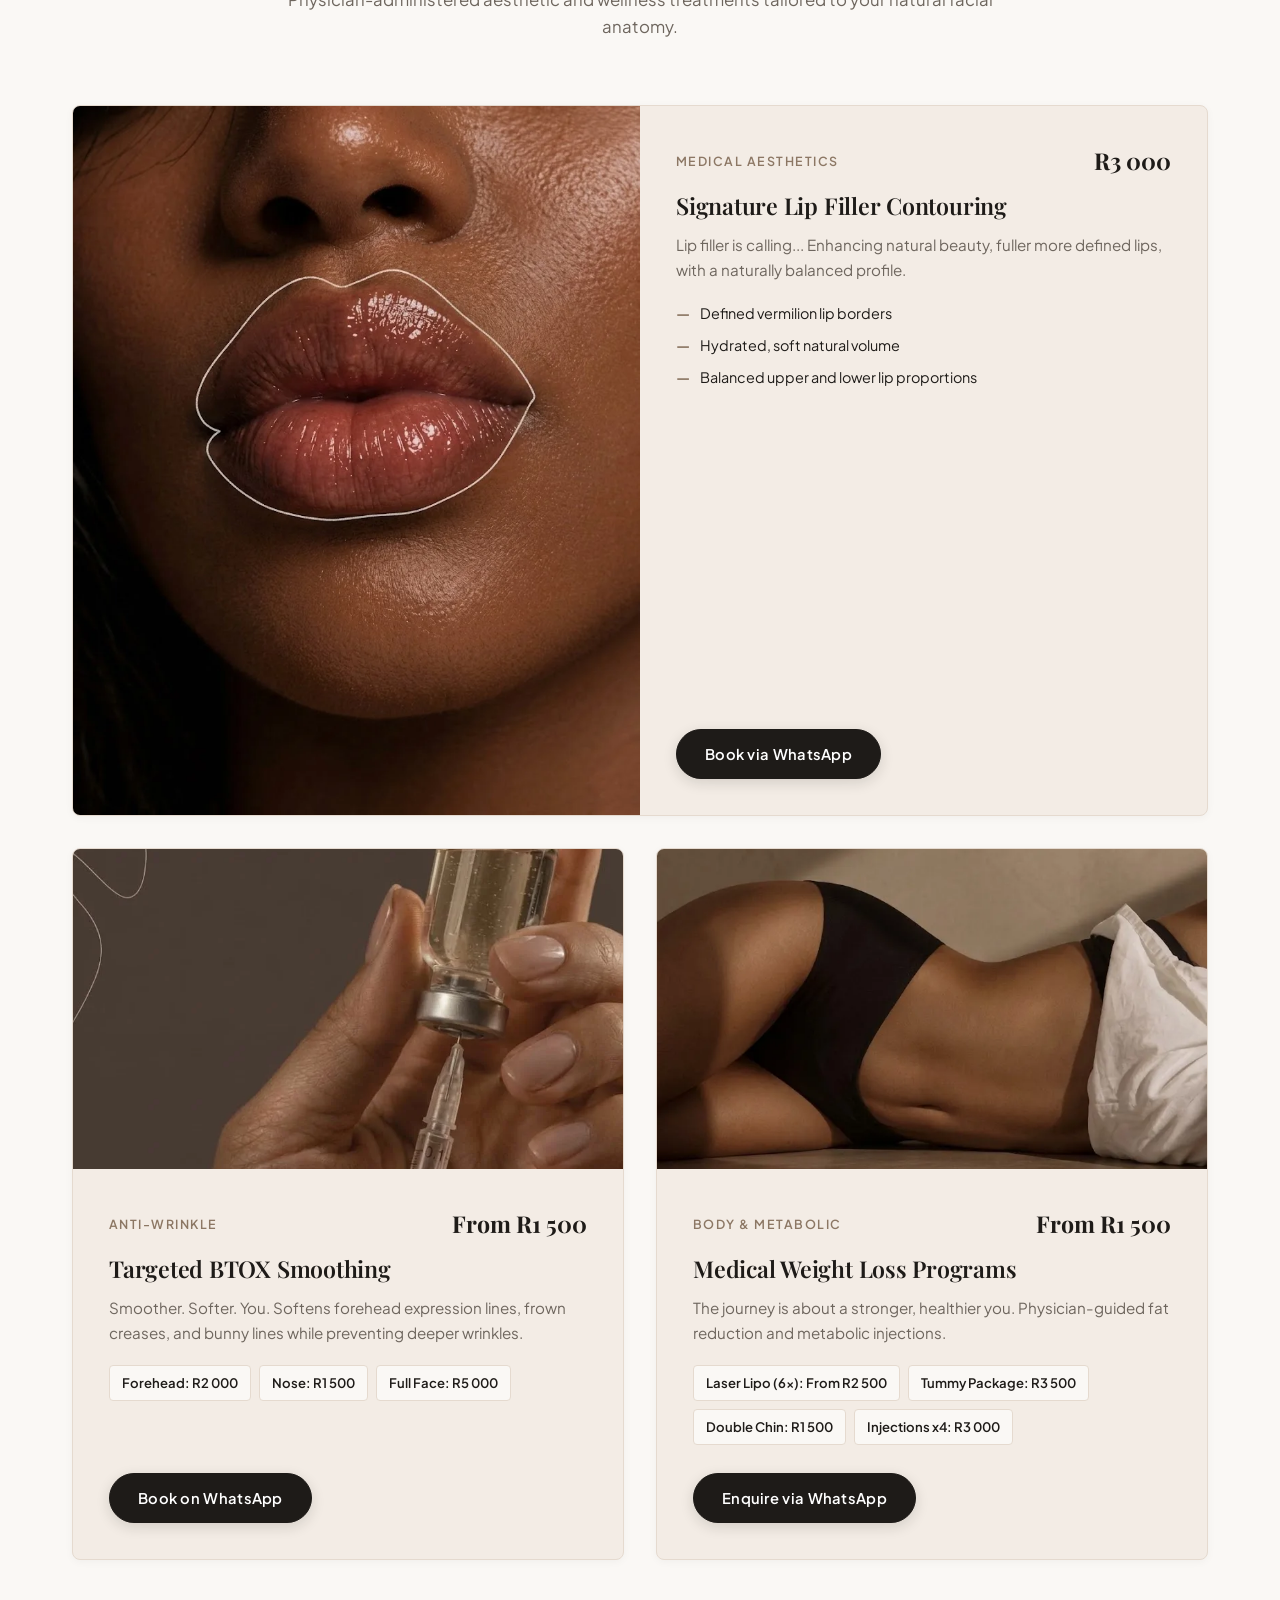
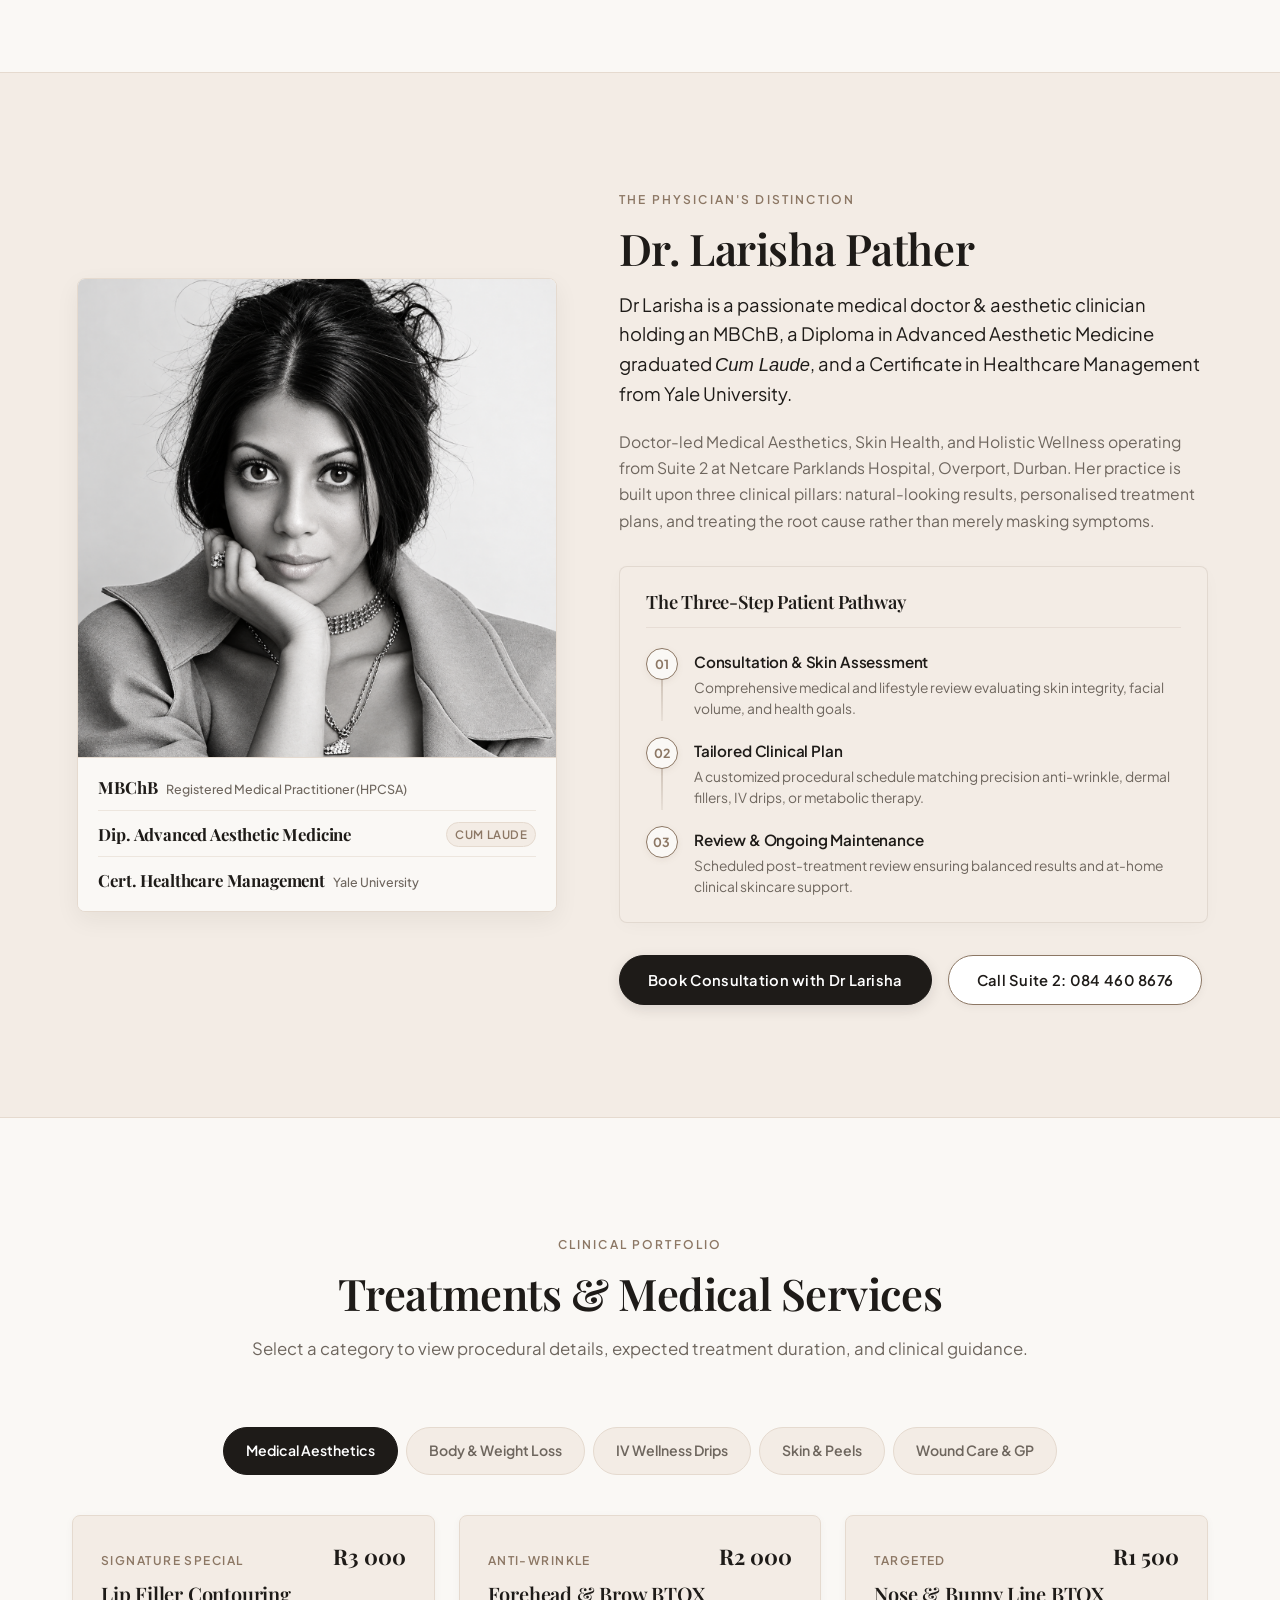
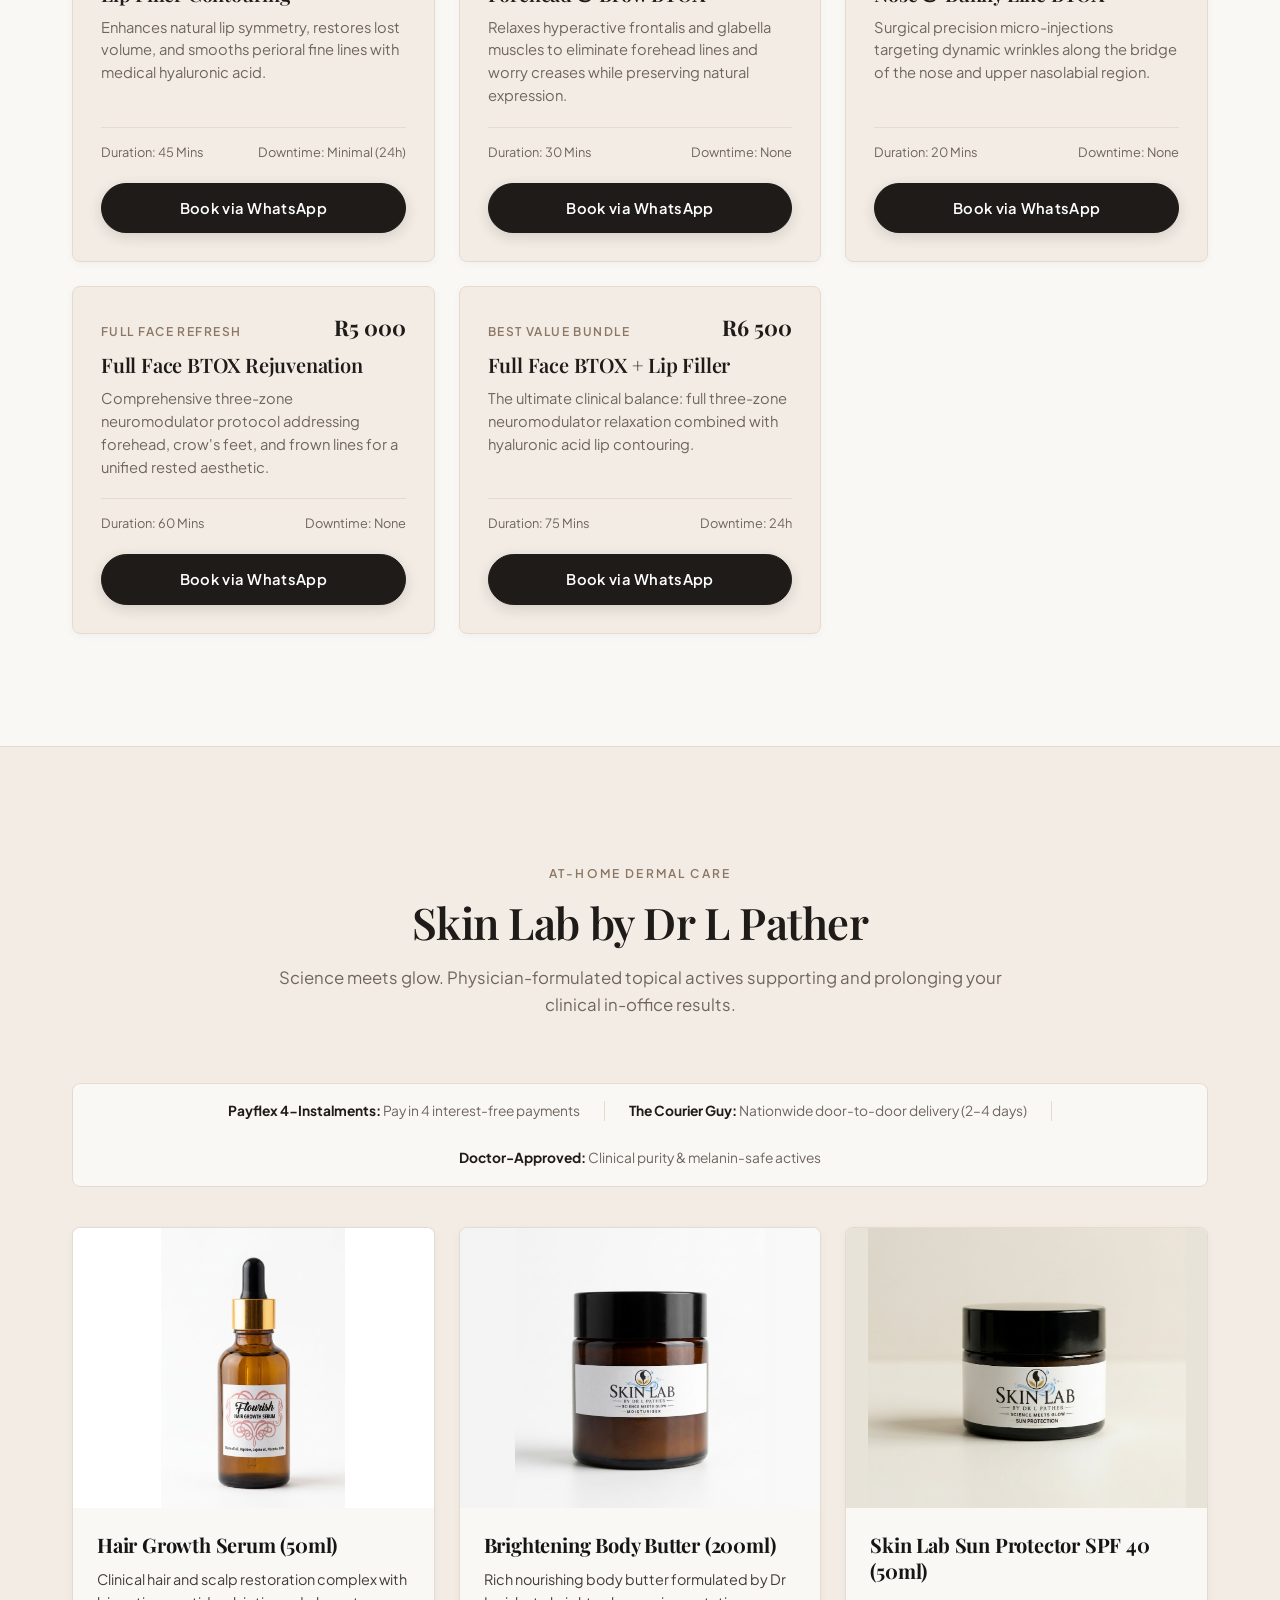
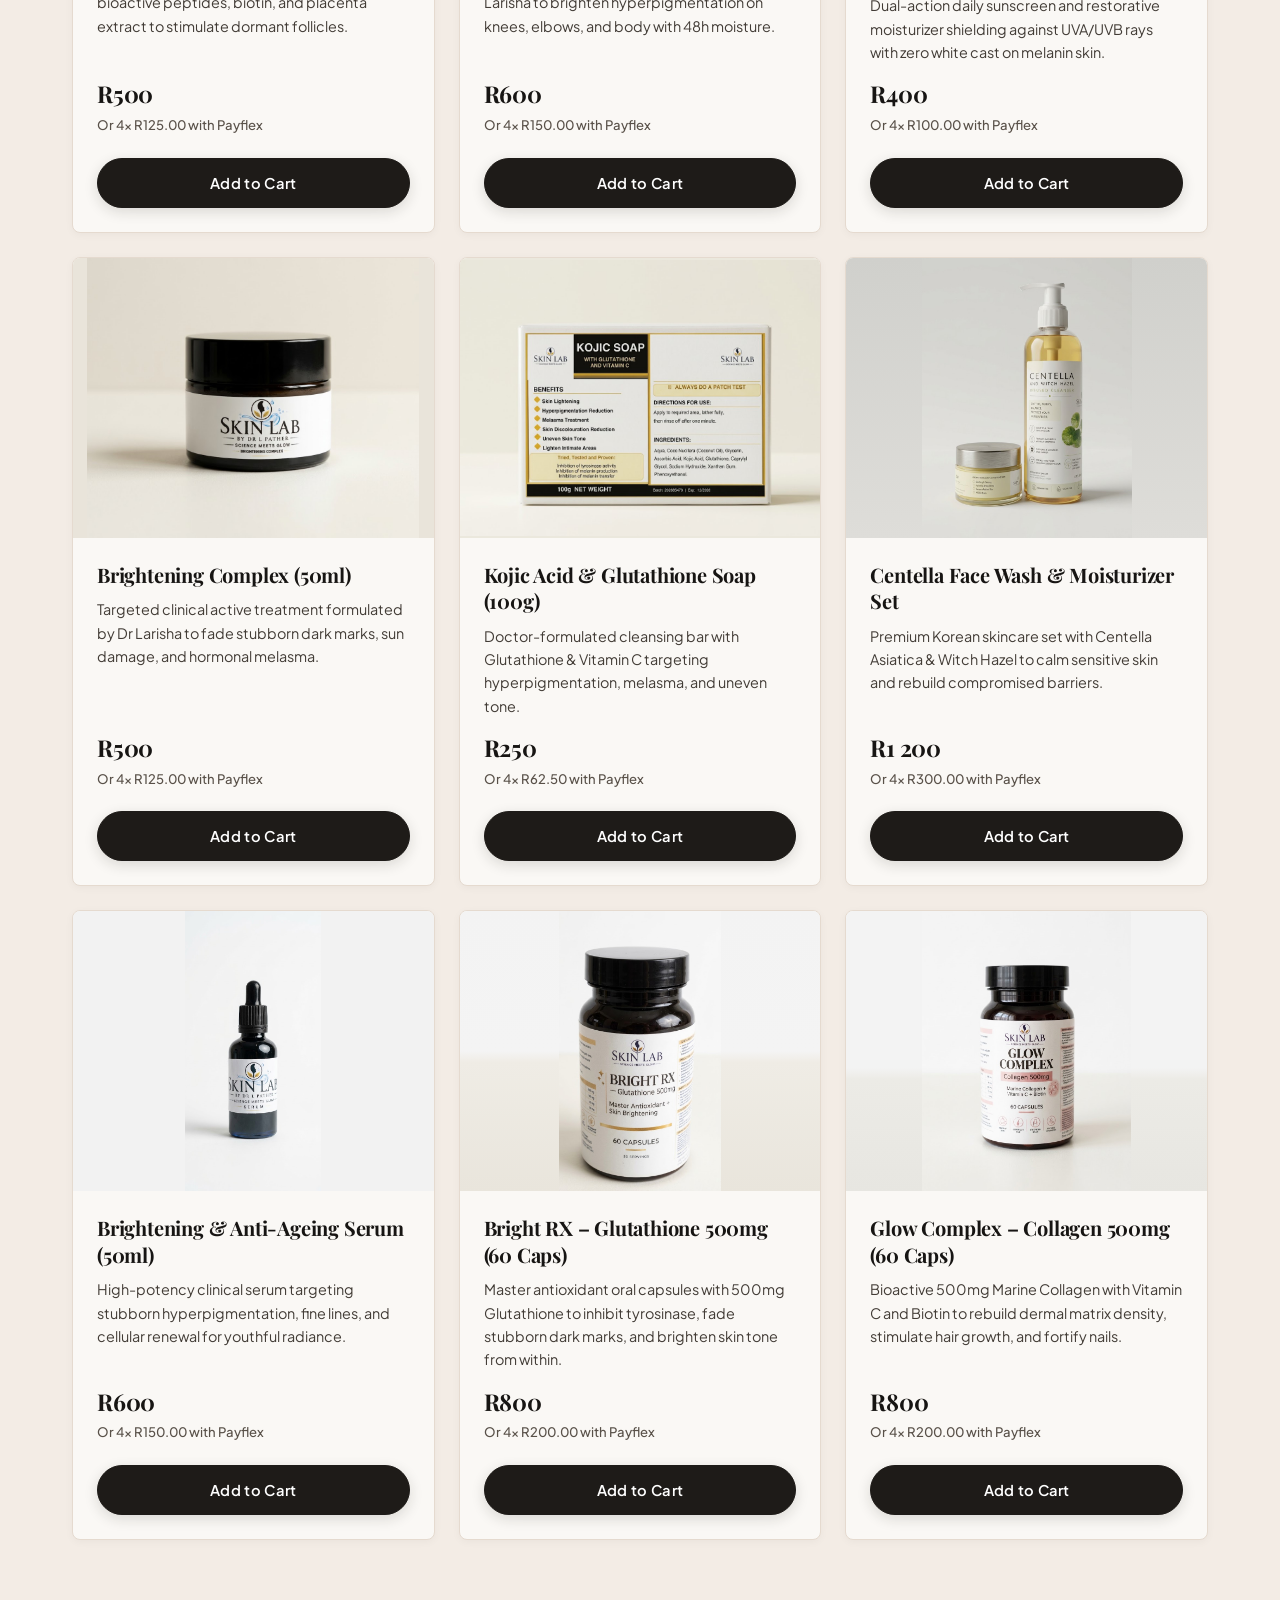
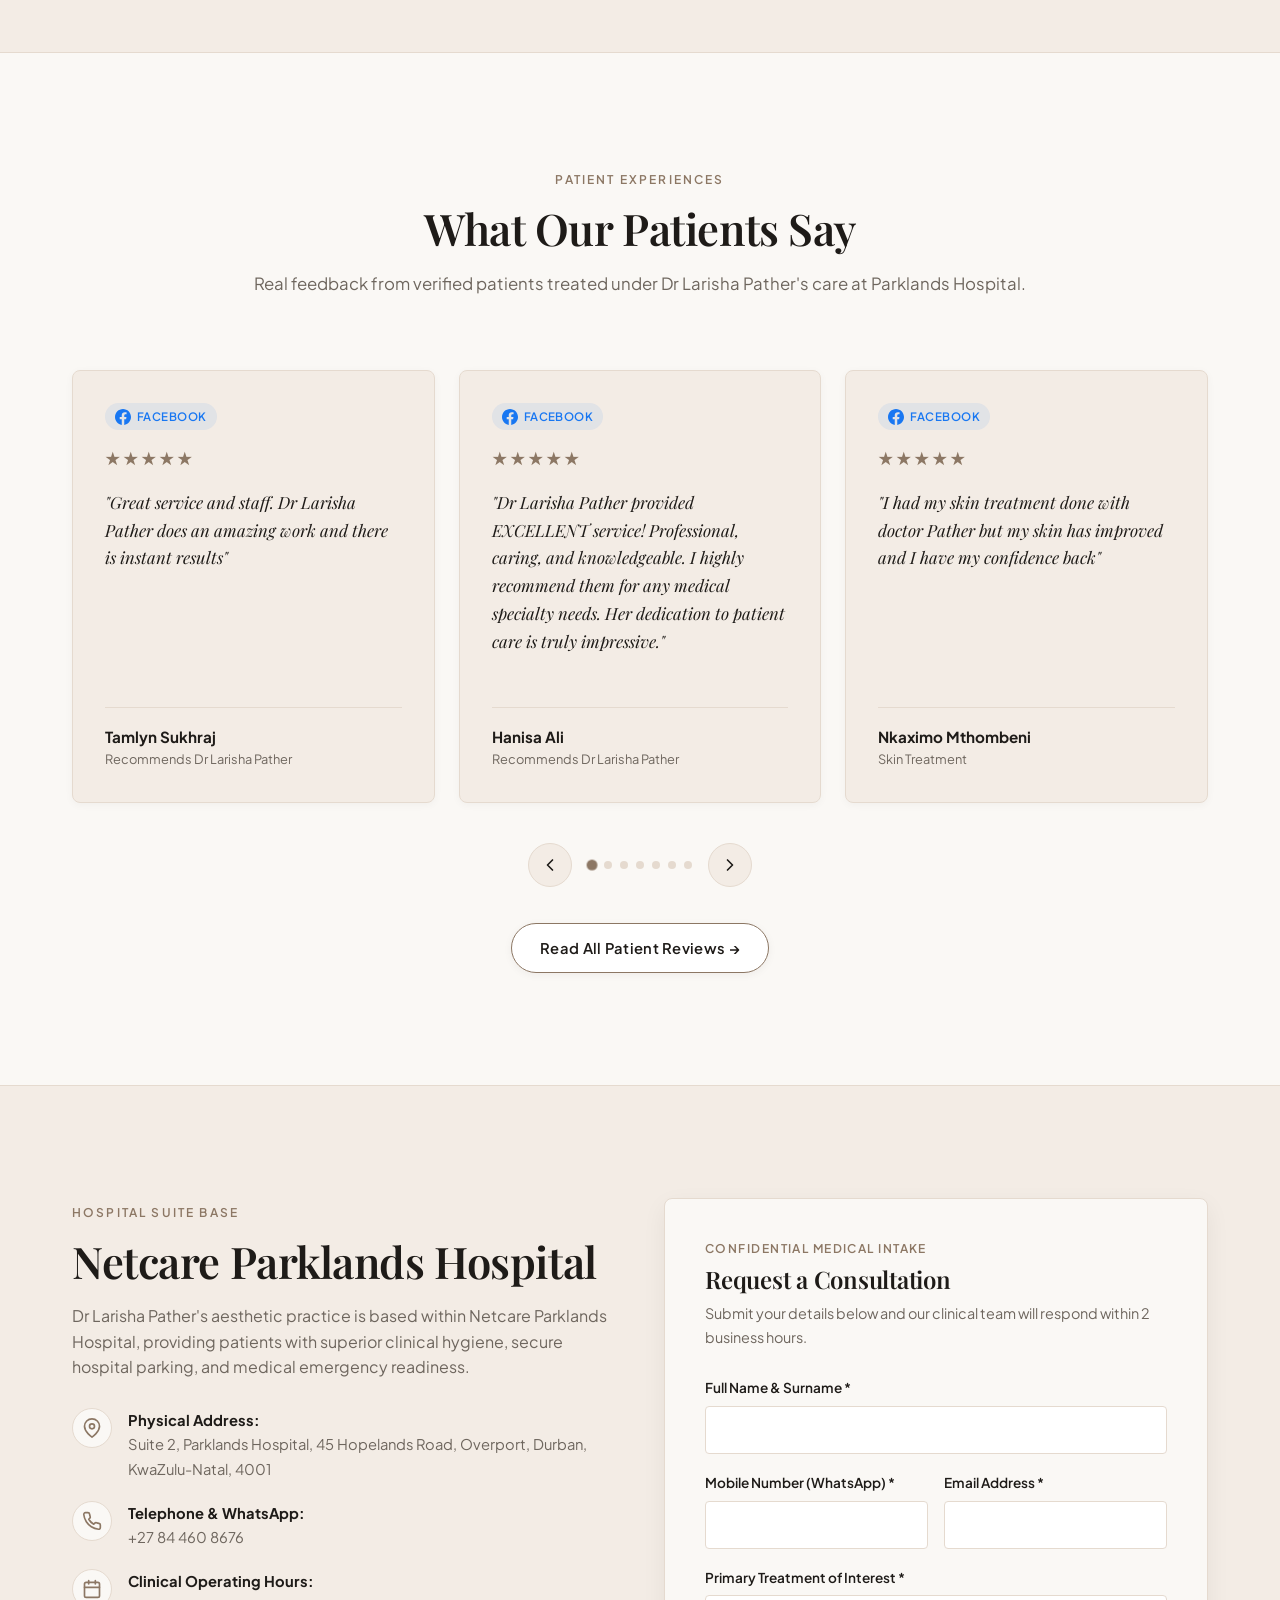
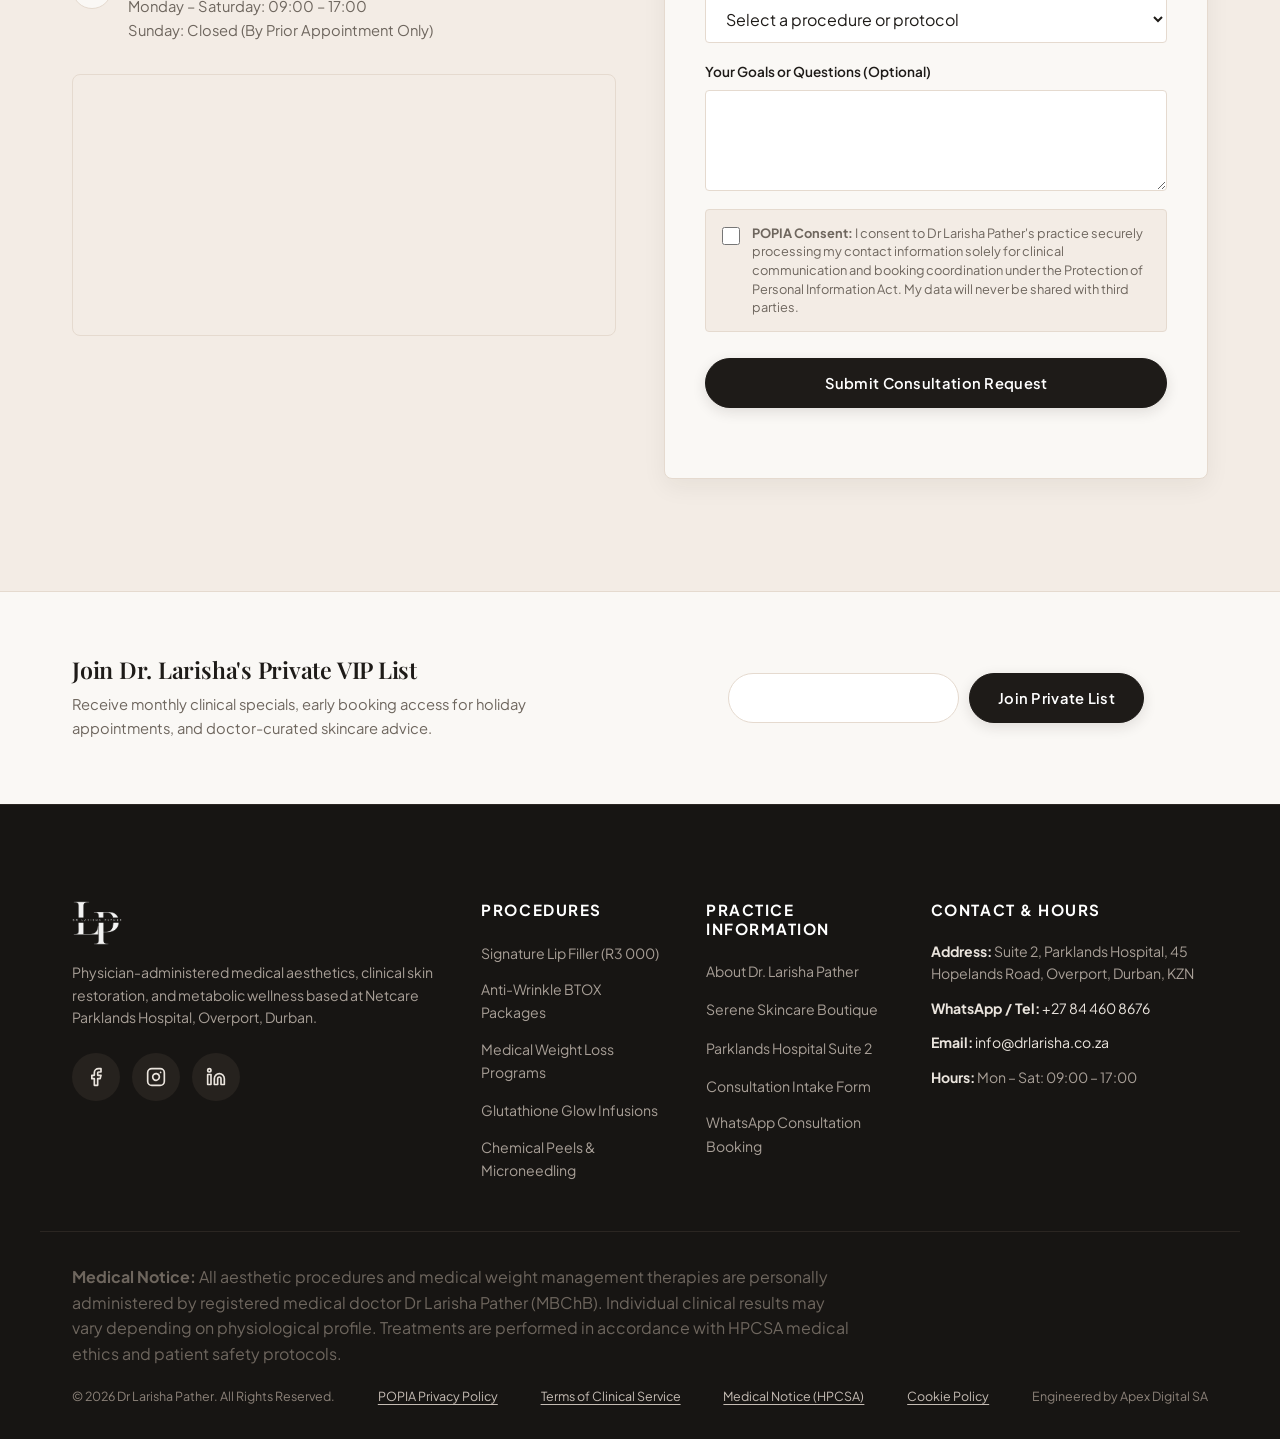
==== commit 0928d14d: "Add Bright RX and Glow Complex skincare products with matched card styling" ====
--- a/index.html
+++ b/index.html
@@ -1046,6 +1046,48 @@
               </button>
             </div>
           </article>
+
+          <!-- Product 8: Bright RX Glutathione 500mg -->
+          <article class="product-card" data-sku="SKINLAB-BRIGHTRX-08" data-title="Bright RX Glutathione 500mg (60 Caps)"
+            data-price="800">
+            <div class="product-media">
+              <img src="Assets/images/bright rx.jpg" alt="Skin Lab Bright RX Glutathione 500mg by Dr L Pather"
+                class="product-img" width="400" height="400" loading="lazy">
+            </div>
+            <div class="product-info">
+              <h3 class="product-title">Bright RX – Glutathione 500mg (60 Caps)</h3>
+              <p class="product-desc">Master antioxidant oral capsules with 500mg Glutathione to inhibit tyrosinase, fade stubborn dark marks, and brighten skin tone from within.</p>
+              <div class="product-pricing">
+                <span class="price-val">R800</span>
+                <span class="payflex-note">Or 4x R200.00 with Payflex</span>
+              </div>
+              <button type="button" class="btn btn-primary btn-block add-to-cart-btn" data-sku="SKINLAB-BRIGHTRX-08"
+                data-title="Bright RX Glutathione 500mg (60 Caps)" data-price="800">
+                Add to Cart
+              </button>
+            </div>
+          </article>
+
+          <!-- Product 9: Glow Complex Collagen 500mg -->
+          <article class="product-card" data-sku="SKINLAB-GLOW-09" data-title="Glow Complex Collagen 500mg (60 Caps)"
+            data-price="800">
+            <div class="product-media">
+              <img src="Assets/images/glow complex.jpg" alt="Skin Lab Glow Complex Marine Collagen 500mg by Dr L Pather"
+                class="product-img" width="400" height="400" loading="lazy">
+            </div>
+            <div class="product-info">
+              <h3 class="product-title">Glow Complex – Collagen 500mg (60 Caps)</h3>
+              <p class="product-desc">Bioactive 500mg Marine Collagen with Vitamin C and Biotin to rebuild dermal matrix density, stimulate hair growth, and fortify nails.</p>
+              <div class="product-pricing">
+                <span class="price-val">R800</span>
+                <span class="payflex-note">Or 4x R200.00 with Payflex</span>
+              </div>
+              <button type="button" class="btn btn-primary btn-block add-to-cart-btn" data-sku="SKINLAB-GLOW-09"
+                data-title="Glow Complex Collagen 500mg (60 Caps)" data-price="800">
+                Add to Cart
+              </button>
+            </div>
+          </article>
         </div>
       </div>
     </section>
--- a/style.css
+++ b/style.css
@@ -1720,6 +1720,14 @@
   --product-bg: #f2f2f2;
 }
 
+.product-card[data-sku="SKINLAB-BRIGHTRX-08"] {
+  --product-bg: linear-gradient(180deg, #F3F3F3 0%, #F4F4F4 50%, #EFECE5 54%, #E9E5DC 100%);
+}
+
+.product-card[data-sku="SKINLAB-GLOW-09"] {
+  --product-bg: linear-gradient(180deg, #F3F3F3 0%, #F3F3F3 56%, #ECEBE6 60%, #E7E6E1 100%);
+}
+
 @media (hover: hover) and (pointer: fine) {
   .product-card:hover {
     transform: translateY(-3px);
